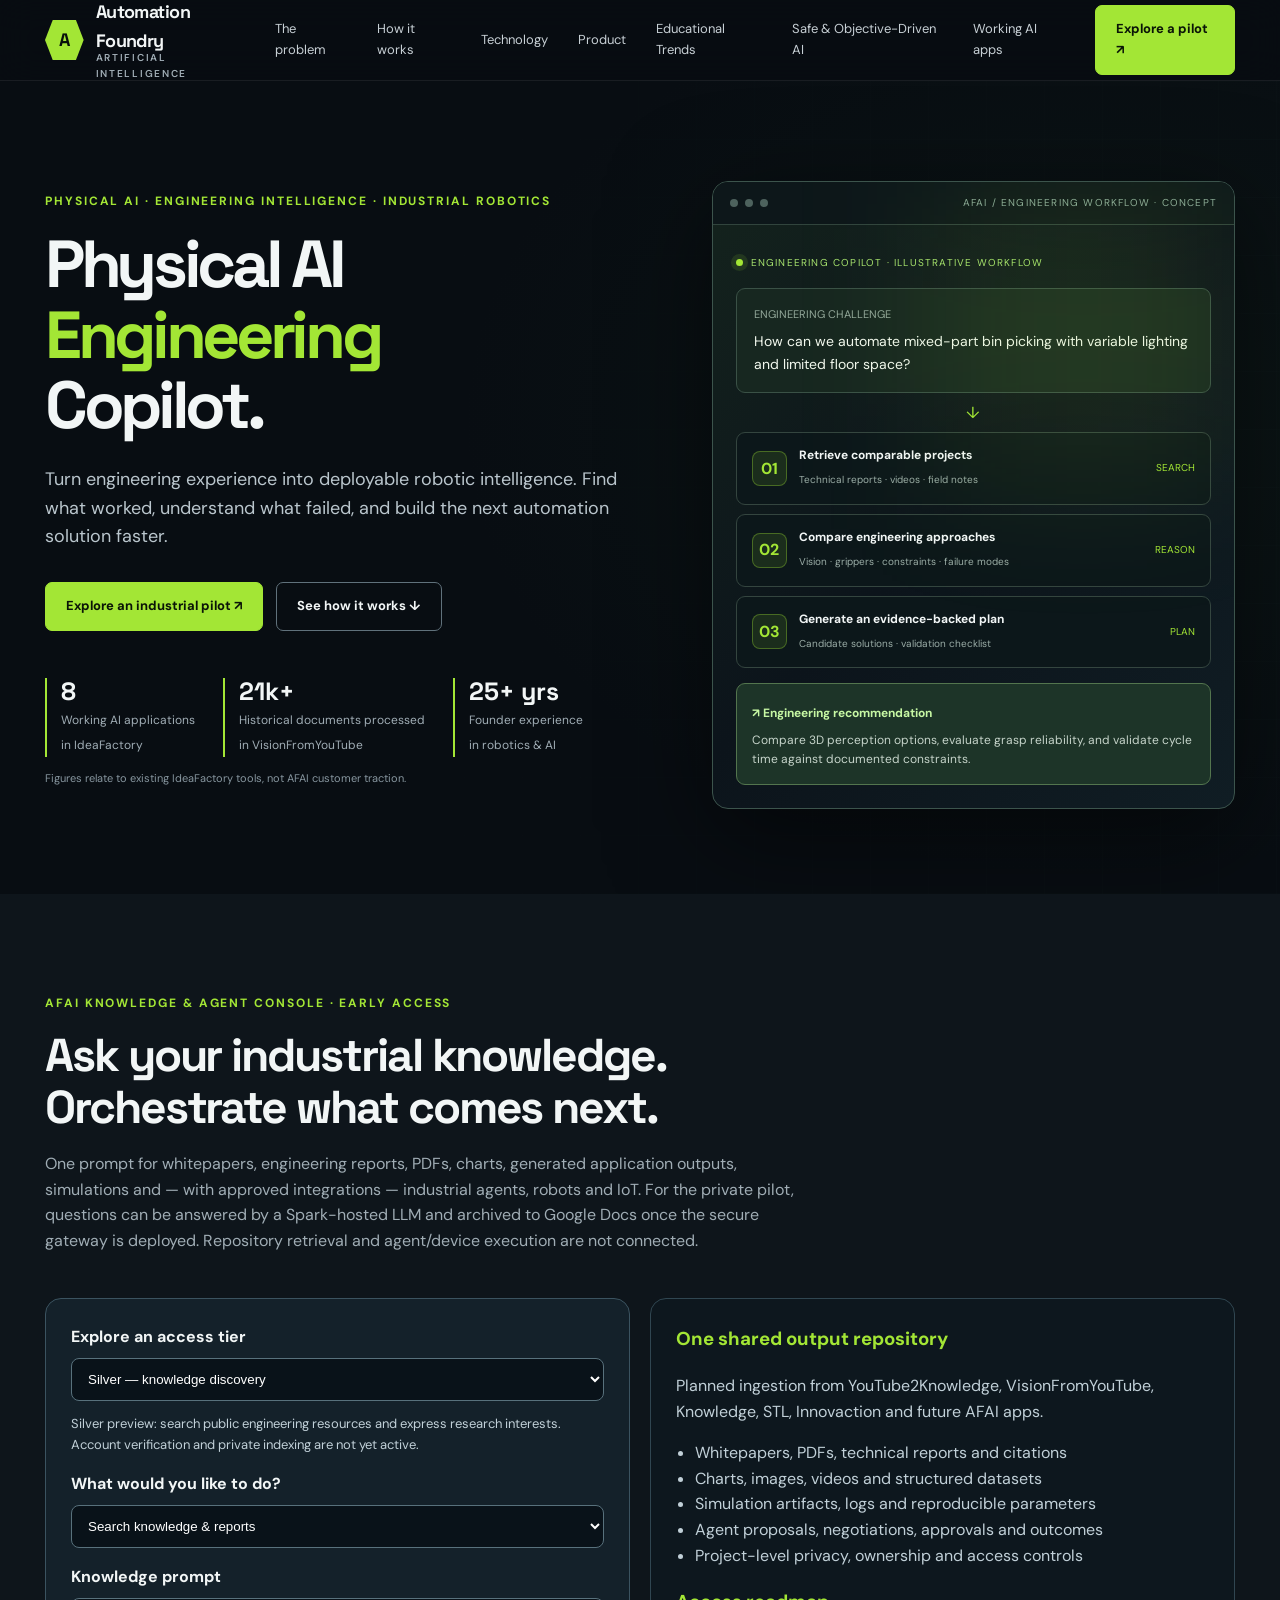
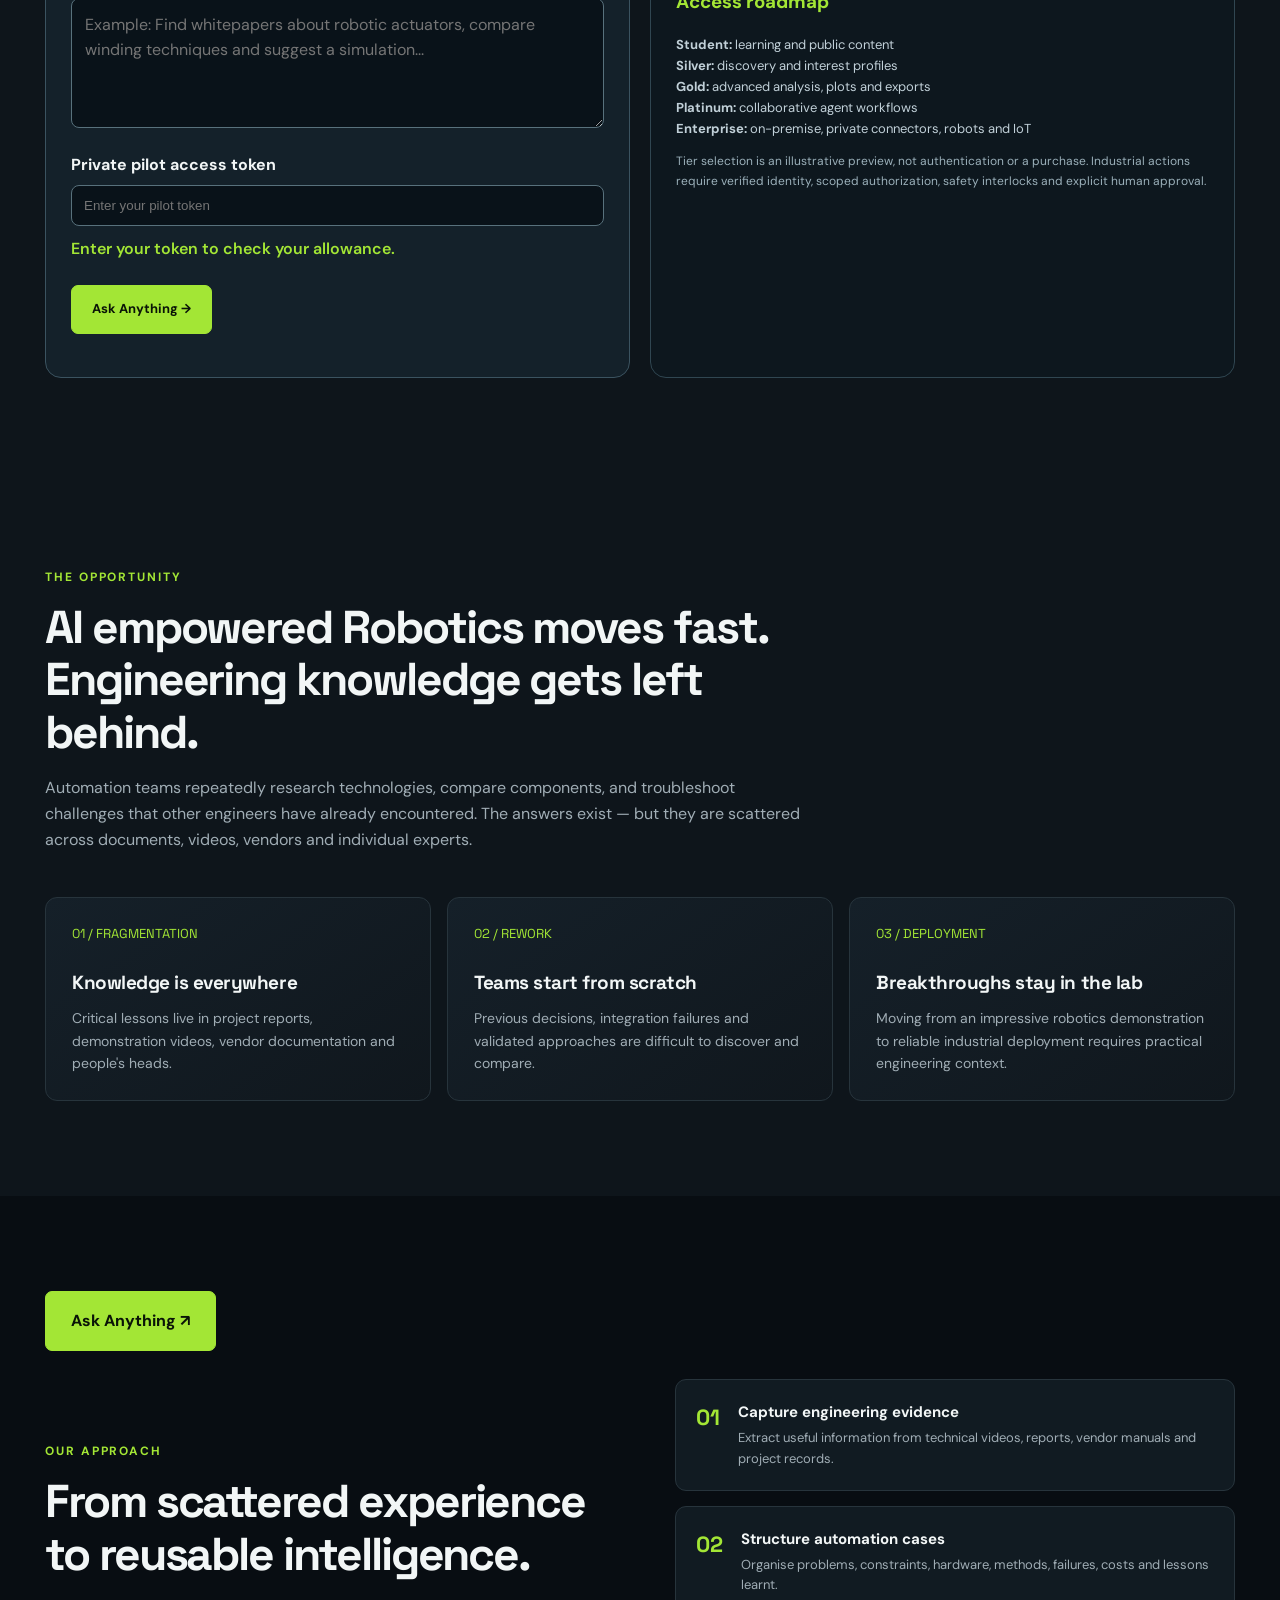
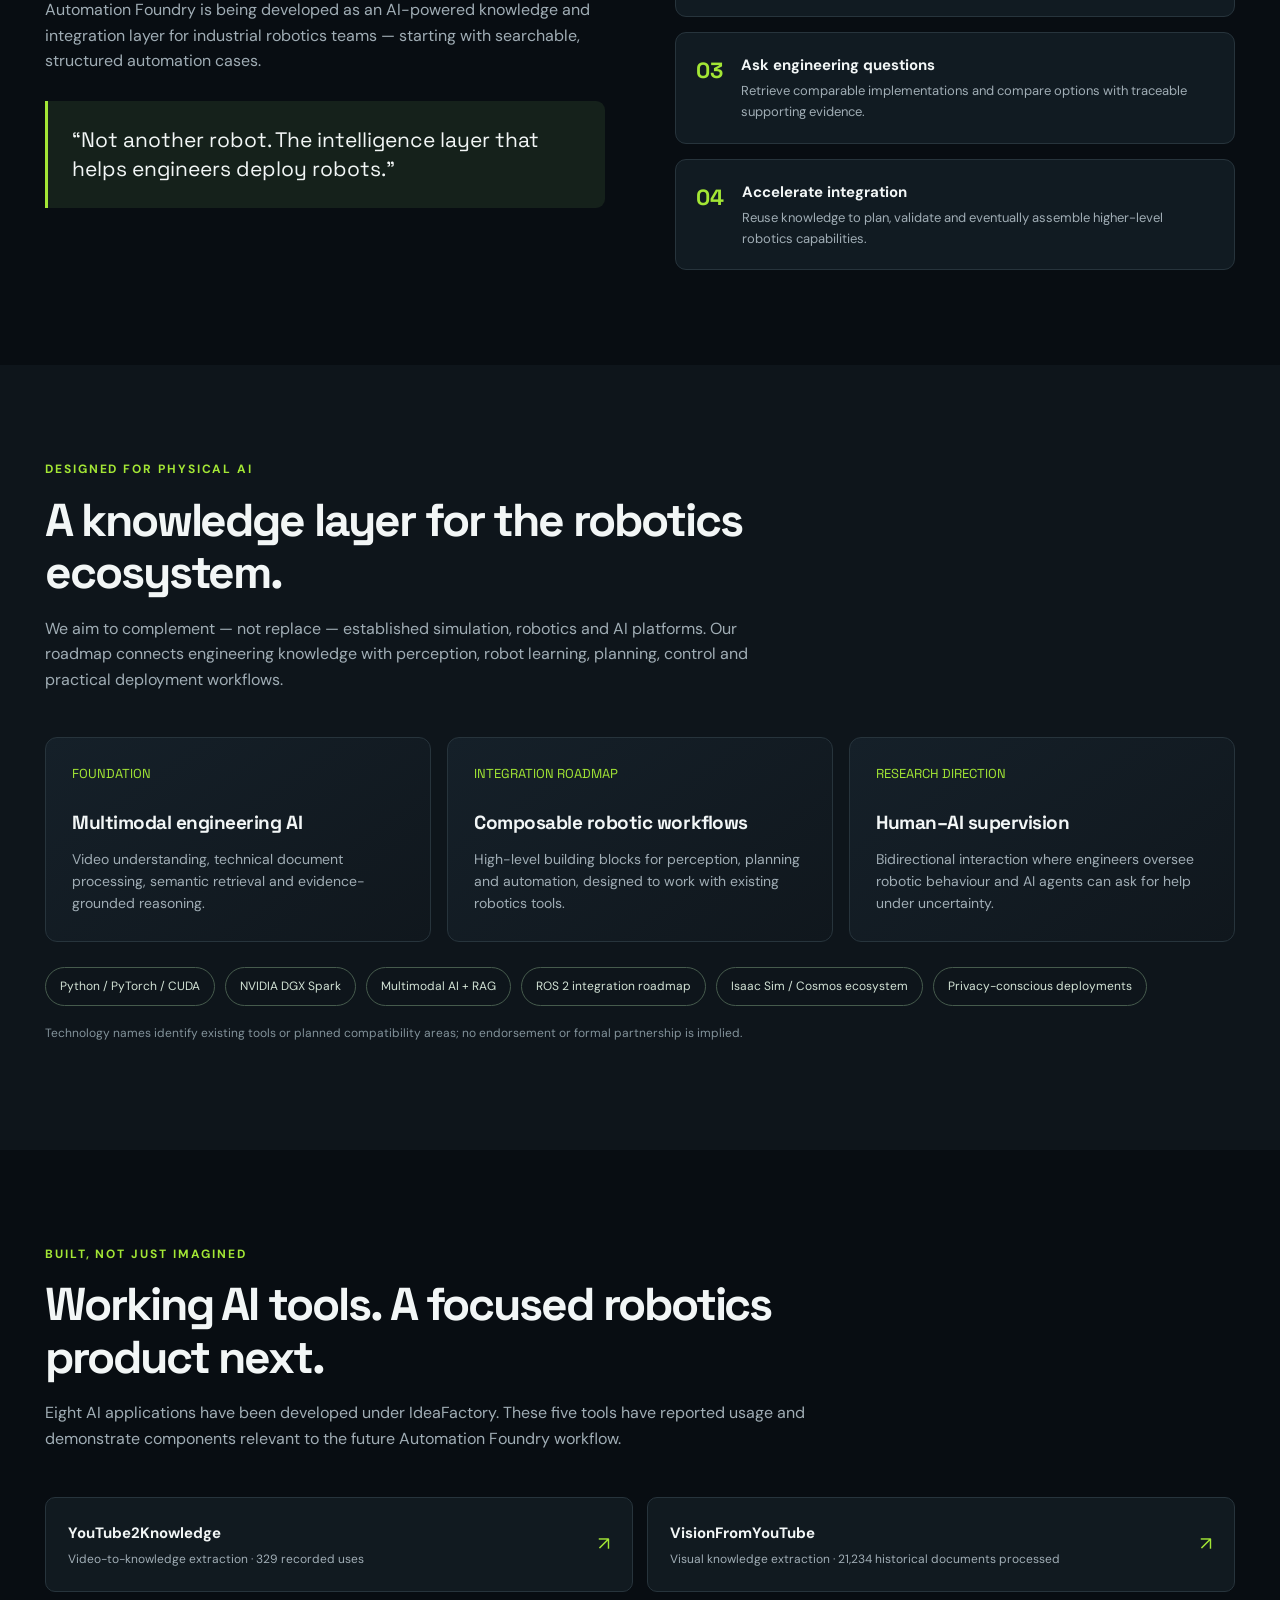
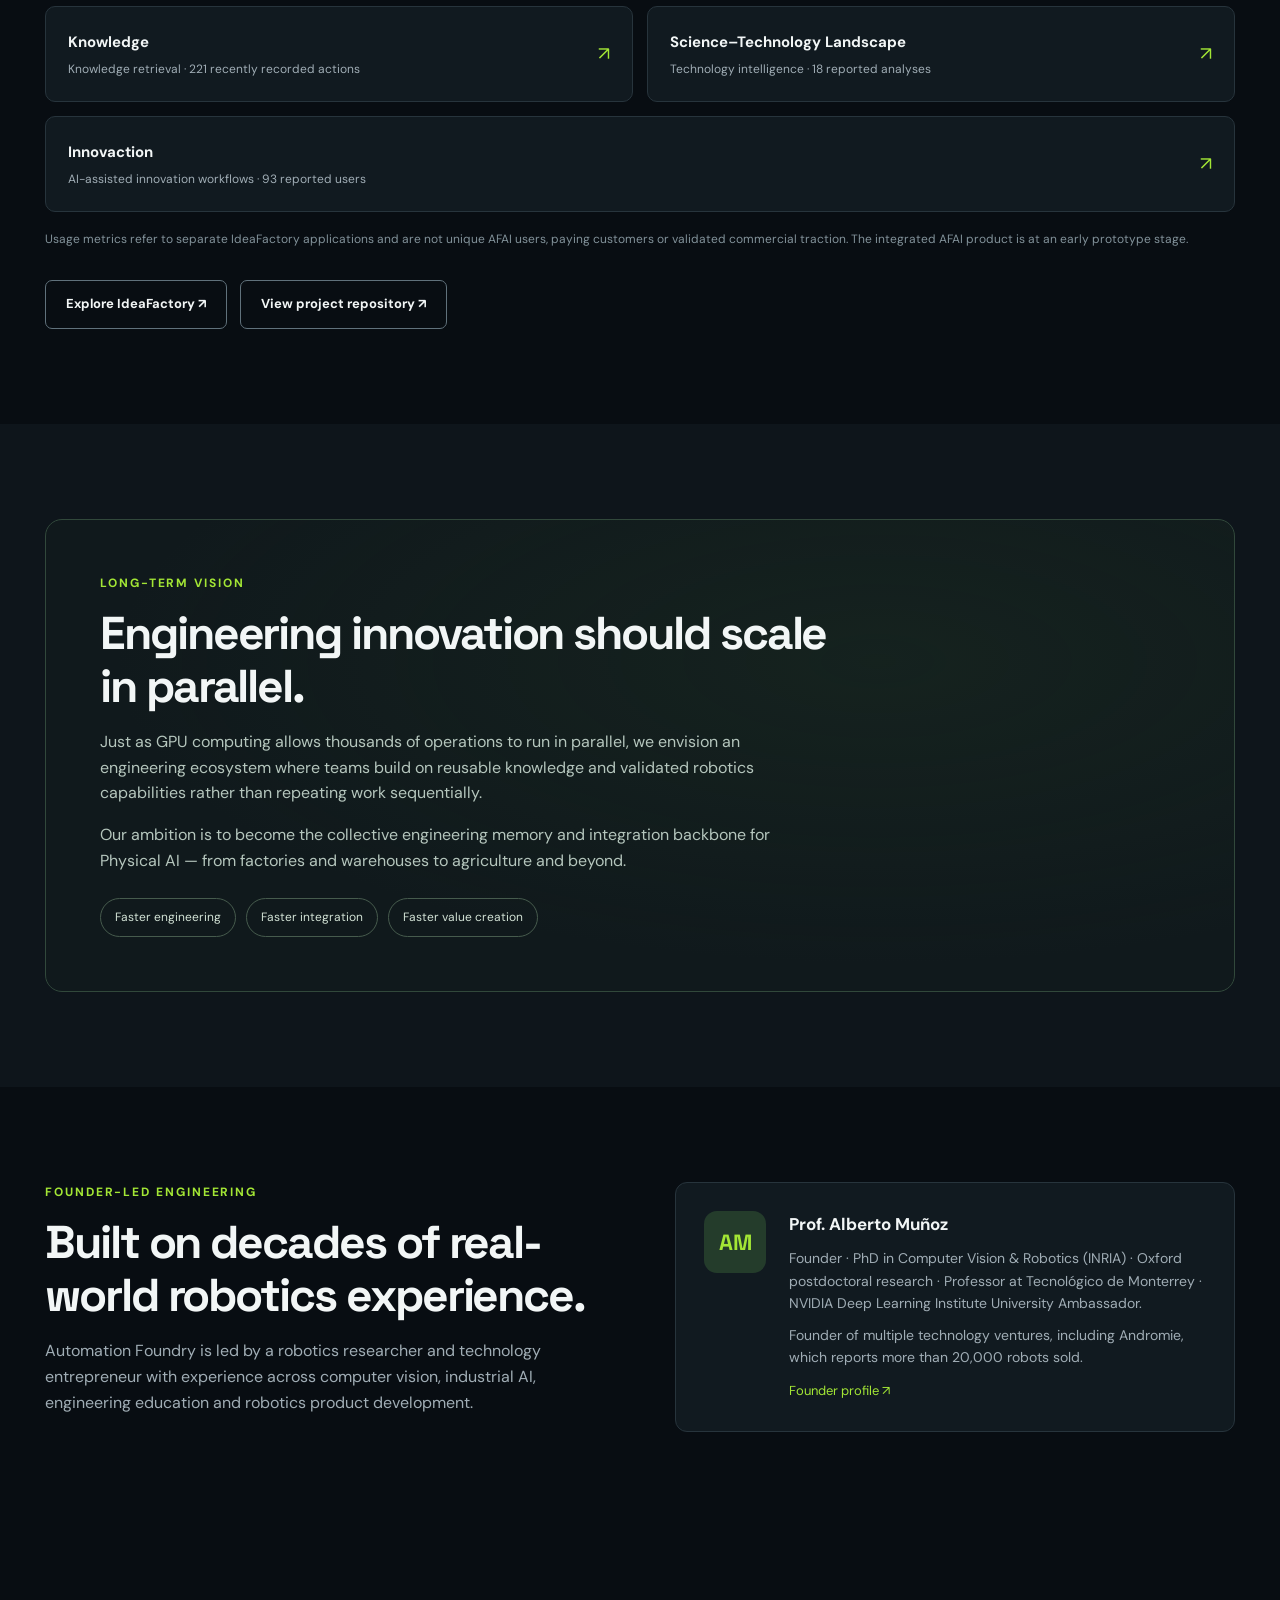
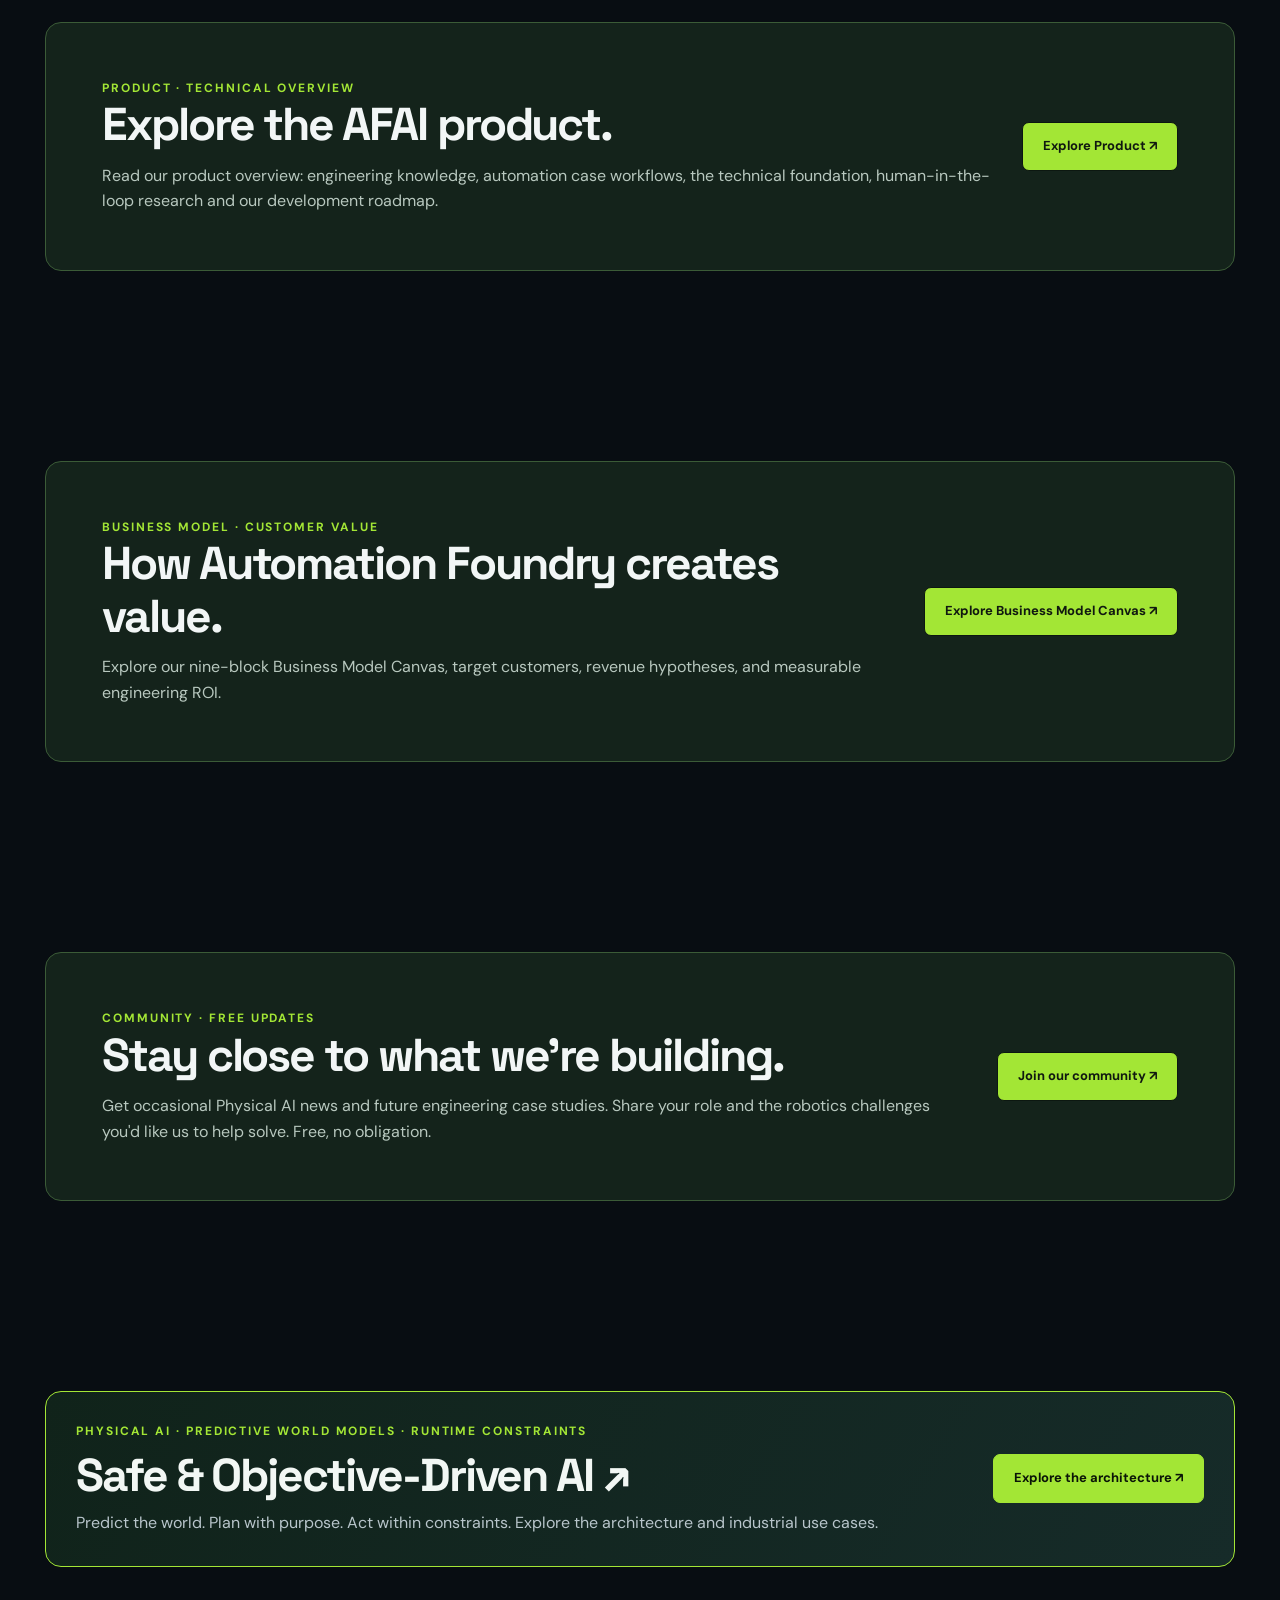
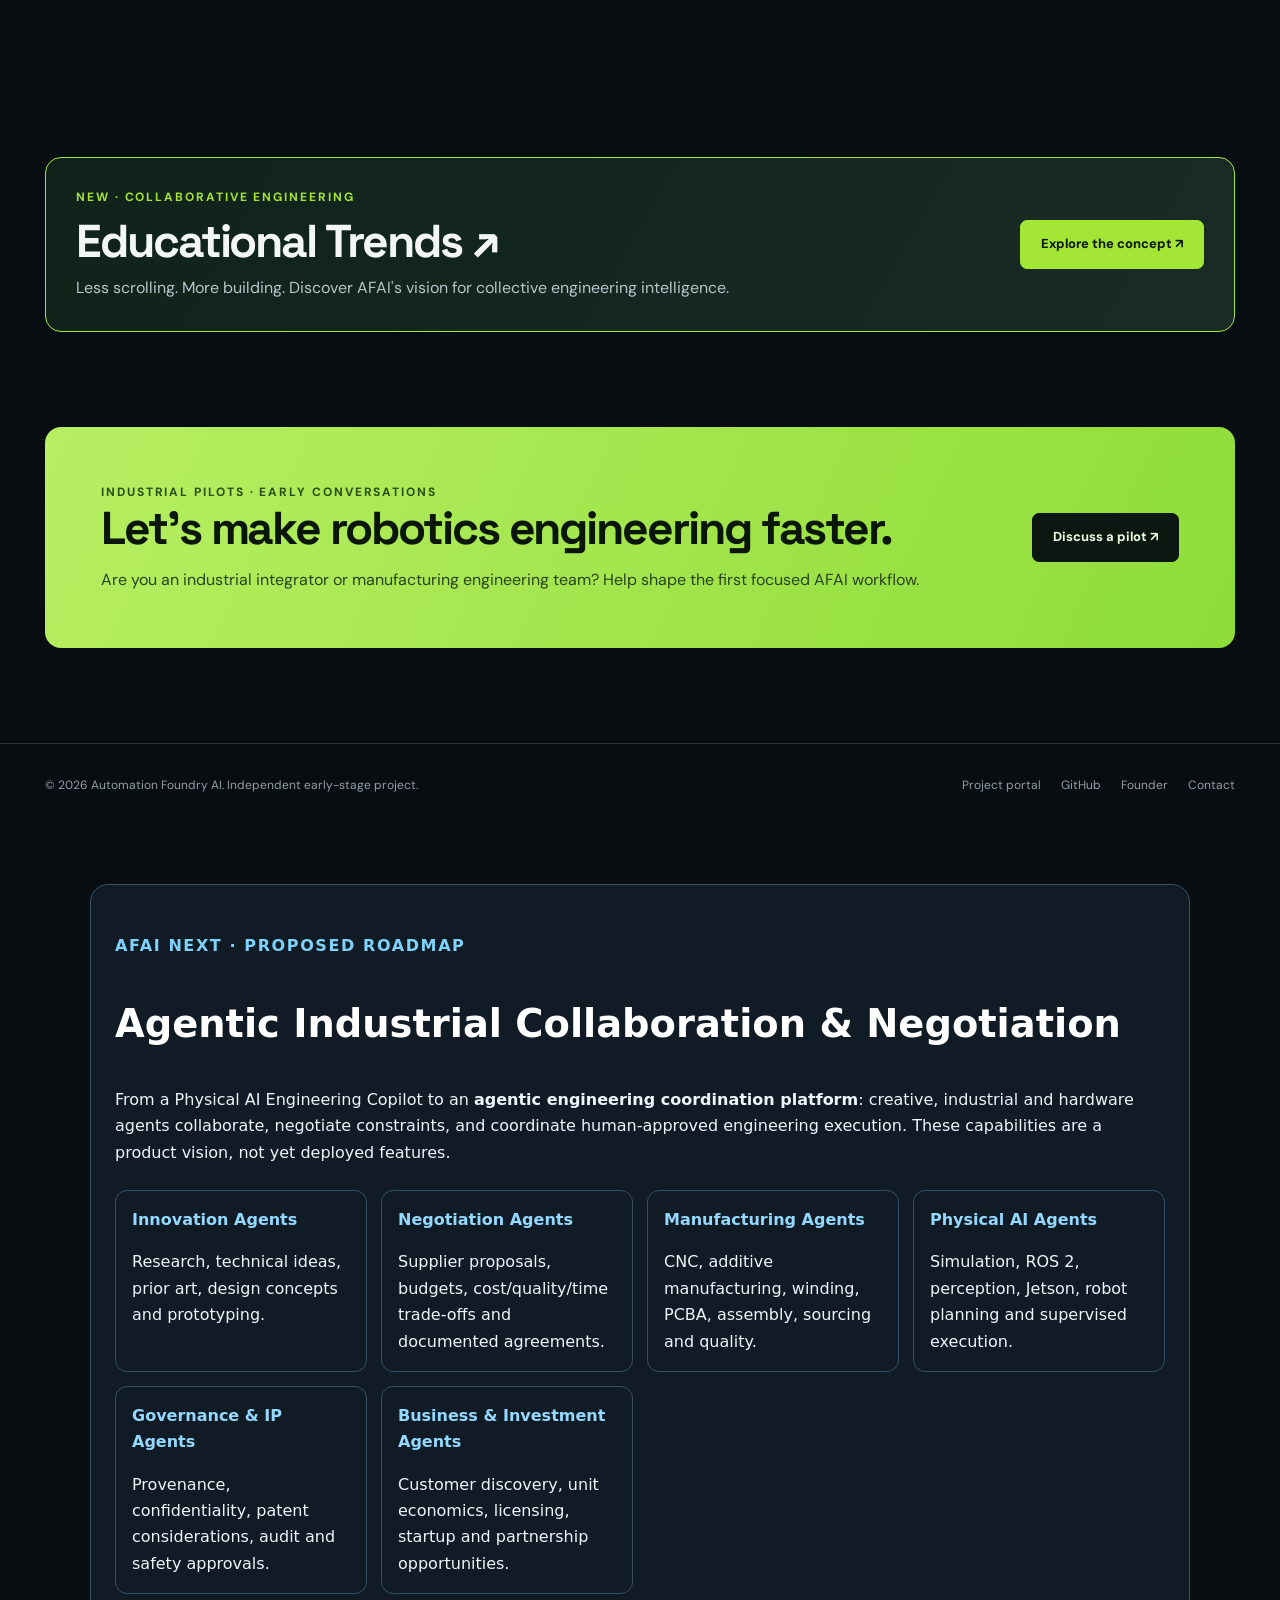
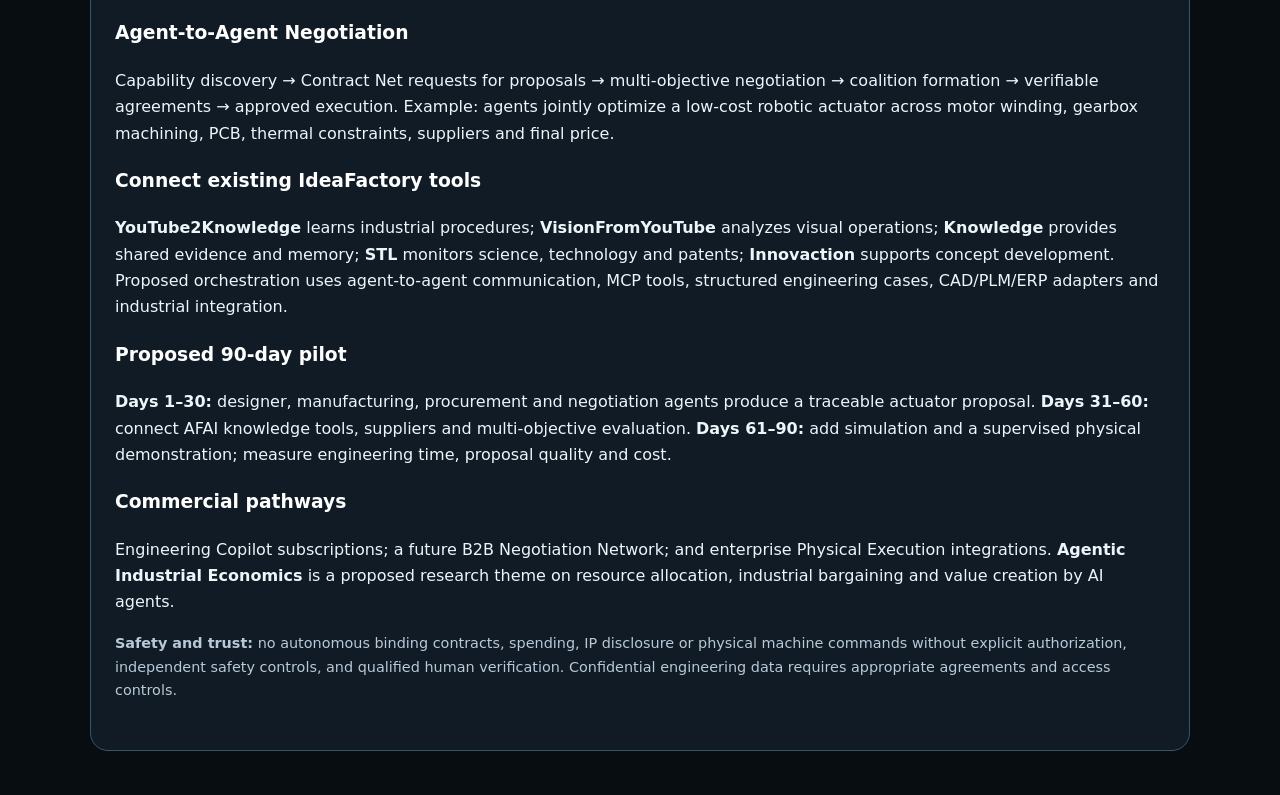
==== index.html @ efeacc97 "Fix unlimited tokens display for admin users" ====
<!doctype html>
<html lang="en">
<head>
<meta charset="utf-8"><meta name="viewport" content="width=device-width,initial-scale=1">
<meta name="theme-color" content="#080d12"><meta name="description" content="Automation Foundry AI — Physical AI Engineering Copilot. Transform engineering experience into reusable intelligence for industrial robotics. Proposed agentic collaboration, negotiation and industrial execution roadmap.">
<title>Automation Foundry AI — Physical AI Engineering Copilot</title>
<link rel="preconnect" href="https://fonts.googleapis.com"><link rel="preconnect" href="https://fonts.gstatic.com" crossorigin><link href="https://fonts.googleapis.com/css2?family=DM+Sans:wght@400;500;600;700&family=Space+Grotesk:wght@400;500;600;700&display=swap" rel="stylesheet">
<style>
:root{--bg:#080d12;--panel:#111920;--panel2:#15212a;--text:#f2f6f6;--muted:#a0adb5;--line:#27343c;--green:#a3e635;--green2:#76c82b;--max:1190px}*{box-sizing:border-box}html{scroll-behavior:smooth}body{margin:0;background:var(--bg);color:var(--text);font-family:'DM Sans',Arial,sans-serif;line-height:1.6}a{color:inherit;text-decoration:none}button{font:inherit}::selection{background:var(--green);color:#08100b}.container{width:min(calc(100% - 44px),var(--max));margin:auto}.eyebrow{color:var(--green);text-transform:uppercase;letter-spacing:.16em;font-size:12px;font-weight:700}.nav{height:80px;display:flex;align-items:center;justify-content:space-between;gap:18px}.navwrap{border-bottom:1px solid #ffffff12;position:sticky;top:0;background:#080d12eb;backdrop-filter:blur(18px);z-index:10}.brand{display:flex;align-items:center;gap:12px;font-family:'Space Grotesk';font-weight:700;font-size:18px;letter-spacing:-.03em}.logo{display:grid;place-items:center;width:40px;height:40px;background:var(--green);color:#08100b;clip-path:polygon(20% 0,80% 0,100% 50%,80% 100%,20% 100%,0 50%);font-weight:800;font-size:18px}.brand small{font-family:'DM Sans';display:block;color:var(--muted);font-size:10px;letter-spacing:.17em;font-weight:600;margin-top:-5px}.navlinks{display:flex;align-items:center;gap:30px;font-size:13px;color:#c7d0d5}.navlinks a:hover,.footer a:hover{color:var(--green)}.btn{display:inline-flex;align-items:center;justify-content:center;gap:10px;border:1px solid var(--green);background:var(--green);color:#0a1407;padding:13px 20px;border-radius:7px;font-weight:700;font-size:13px;transition:.2s;cursor:pointer}.btn:hover{background:#c3f875;transform:translateY(-1px)}.btn.ghost{background:transparent;color:var(--text);border-color:#60717b}.btn.ghost:hover{border-color:var(--green);color:var(--green)}.hero{position:relative;overflow:hidden;background:radial-gradient(ellipse 70% 80% at 85% 42%,#1d3d252e,transparent 70%);padding:100px 0 85px}.hero:before{content:'';position:absolute;inset:0;opacity:.18;background-image:linear-gradient(#3b544b33 1px,transparent 1px),linear-gradient(90deg,#3b544b33 1px,transparent 1px);background-size:58px 58px;mask-image:linear-gradient(90deg,transparent 12%,black 100%);pointer-events:none}.hero-grid{display:grid;grid-template-columns:1.08fr .92fr;align-items:center;gap:52px;position:relative}.hero h1{font-family:'Space Grotesk';font-size:clamp(47px,5.2vw,78px);letter-spacing:-.065em;line-height:1.06;margin:18px 0 24px;max-width:750px}.hero h1 em{color:var(--green);font-style:normal}.lead{font-size:18px;color:#bac6cd;max-width:620px}.actions{display:flex;gap:13px;flex-wrap:wrap;margin-top:31px}.proof{display:flex;gap:28px;flex-wrap:wrap;margin-top:47px}.proof div{border-left:2px solid var(--green);padding-left:14px}.proof strong{font-family:'Space Grotesk';font-size:25px;display:block;line-height:1.1}.proof span{font-size:12px;color:var(--muted)}.proof-note{font-size:11px;color:#87969f;margin-top:13px}.visual{border:1px solid #3c544c;background:linear-gradient(135deg,#14231d,#0c141b 50%,#101d24);border-radius:16px;box-shadow:0 25px 100px #0008;overflow:hidden;position:relative}.visual:before{content:'';position:absolute;width:300px;height:300px;background:#a3e63518;filter:blur(70px);top:0;right:0}.windowbar{padding:13px 17px;display:flex;align-items:center;gap:7px;border-bottom:1px solid #31443d;background:#0d171a}.dot{width:8px;height:8px;border-radius:50%;background:#4d625d}.windowbar span:last-child{margin-left:auto;color:#8caa9a;font-size:10px;letter-spacing:.12em}.vbody{padding:23px}.vtag{display:inline-flex;gap:8px;align-items:center;font-size:10px;letter-spacing:.12em;color:#a7e36e;text-transform:uppercase}.pulse{width:7px;height:7px;border-radius:50%;background:var(--green);box-shadow:0 0 0 5px #a3e6351c}.prompt{border:1px solid #3a5146;border-radius:9px;padding:17px;margin-top:14px;font-size:14px;background:#172720;color:#f2f8ee}.prompt small{display:block;color:#93a89a;font-size:11px;margin-bottom:7px}.arrowdown{height:39px;display:grid;place-items:center;color:var(--green)}.flowbox{background:#0c171a;border:1px solid #34453f;border-radius:9px;padding:13px 15px;display:flex;gap:12px;align-items:center;margin-bottom:9px}.flowicon{background:#a3e6351b;border:1px solid #a3e63555;color:var(--green);width:35px;height:35px;display:grid;place-items:center;border-radius:8px;font-weight:700}.flowbox strong{font-size:12px;display:block}.flowbox small{font-size:10px;color:#9bada7}.flowbox .status{margin-left:auto;font-size:10px;color:var(--green)}.result{background:#1d3428;border:1px solid #53754e;border-radius:9px;padding:15px;margin-top:15px}.result strong{font-size:12px;color:#c7f8a4}.result p{font-size:12px;margin:6px 0 0;color:#c6d4ca}.section{padding:95px 0}.section.alt{background:#0e151b}.sectionhead{max-width:760px;margin-bottom:45px}.section h2{font-family:'Space Grotesk';font-size:clamp(32px,3.6vw,49px);line-height:1.14;letter-spacing:-.045em;margin:14px 0 17px}.sectionhead p,.section-intro{color:var(--muted);font-size:16px}.cards{display:grid;grid-template-columns:repeat(3,1fr);gap:16px}.card{border:1px solid var(--line);border-radius:12px;padding:26px;background:linear-gradient(145deg,#152029,#10171d);transition:.2s}.card:hover{border-color:#68884c;transform:translateY(-3px)}.number{font-family:'Space Grotesk';font-size:13px;color:var(--green)}.card h3{font-family:'Space Grotesk';font-size:19px;letter-spacing:-.025em;margin:23px 0 9px}.card p{font-size:14px;color:var(--muted);margin:0}.split{display:grid;grid-template-columns:1fr 1fr;gap:70px;align-items:center}.steps{display:grid;gap:15px}.step{display:flex;gap:18px;padding:20px;border:1px solid var(--line);border-radius:11px;background:#111b22}.step b{font-family:'Space Grotesk';color:var(--green);font-size:22px}.step strong{display:block;font-size:15px;margin-bottom:4px}.step p{color:var(--muted);font-size:13px;margin:0}.quote{padding:24px;border-left:3px solid var(--green);background:#15211b;border-radius:0 9px 9px 0;font-family:'Space Grotesk';font-size:21px;line-height:1.4;margin-top:27px}.apps{display:grid;grid-template-columns:repeat(2,1fr);gap:14px}.app{display:flex;justify-content:space-between;gap:20px;padding:22px;border:1px solid var(--line);border-radius:10px;background:#111a20;align-items:center}.app:hover{border-color:var(--green)}.app strong{font-size:15px}.app p{font-size:12px;color:var(--muted);margin:5px 0 0}.app .link{color:var(--green);font-size:19px}.app:nth-child(5){grid-column:1/-1}.footnote{color:#82929a;font-size:12px;margin-top:18px}.vision{background:radial-gradient(ellipse at 70% 30%,#253f263d,transparent 65%),#10191c;border:1px solid #31483b;border-radius:17px;padding:54px}.vision h2{max-width:750px}.vision p{max-width:720px;color:#b5c6bd}.chips{display:flex;flex-wrap:wrap;gap:10px;margin-top:25px}.chip{padding:9px 14px;border:1px solid #465b4d;border-radius:50px;color:#d2e2d5;font-size:12px}.founder{display:flex;align-items:flex-start;gap:23px;border:1px solid var(--line);background:#111a20;padding:28px;border-radius:12px}.avatar{width:62px;height:62px;flex-shrink:0;border-radius:13px;background:#243c2b;color:var(--green);display:grid;place-items:center;font-family:'Space Grotesk';font-weight:700;font-size:22px}.founder strong{font-size:17px}.founder p{font-size:14px;color:var(--muted);margin:9px 0}.cta{background:linear-gradient(115deg,#b7ef62,#8edc38);color:#0b160a;border-radius:16px;padding:56px;display:flex;justify-content:space-between;gap:28px;align-items:center}.cta h2{color:#0b160a;margin:0 0 12px}.cta p{color:#2a421d;margin:0}.cta .btn{background:#0c1711;color:#e9ffe2;border-color:#0c1711;white-space:nowrap}.footer{padding:32px 0 45px;border-top:1px solid var(--line);color:#91a0a7;font-size:12px}.footer .container{display:flex;justify-content:space-between;gap:20px;flex-wrap:wrap}.footerlinks{display:flex;gap:20px;flex-wrap:wrap}.menu{display:none;background:transparent;color:white;border:1px solid var(--line);padding:7px 11px;border-radius:6px}@media(max-width:900px){.hero-grid,.split{grid-template-columns:1fr}.hero{padding:65px 0}.visual{max-width:650px}.cards{grid-template-columns:1fr 1fr}.navlinks{gap:15px}.navlinks a:nth-child(2),.navlinks a:nth-child(3){display:none}}@media(max-width:600px){.container{width:min(calc(100% - 30px),var(--max))}.nav{height:70px}.navlinks{display:none}.menu{display:block}.navlinks.open{display:flex;position:absolute;top:69px;left:0;right:0;padding:20px;background:#101920;flex-direction:column;align-items:stretch;border-bottom:1px solid var(--line)}.navlinks.open a:nth-child(2),.navlinks.open a:nth-child(3){display:block}.hero h1{font-size:45px}.lead{font-size:16px}.section{padding:65px 0}.cards,.apps{grid-template-columns:1fr}.app:nth-child(5){grid-column:auto}.vision{padding:27px}.cta{padding:30px;display:block}.cta .btn{margin-top:23px}.proof{gap:17px}.proof strong{font-size:21px}}
</style>
</head>
<body>
<div class="navwrap"><nav class="container nav" aria-label="Main navigation"><a class="brand" href="#top"><span class="logo">A</span><span>Automation Foundry <small>ARTIFICIAL INTELLIGENCE</small></span></a><button class="menu" id="menu" aria-label="Toggle menu" aria-expanded="false">Menu ☰</button><div class="navlinks" id="navlinks"><a href="#problem">The problem</a><a href="#how">How it works</a><a href="#technology">Technology</a><a href="./product.html">Product</a><a href="./educational-trends.html">Educational Trends</a><a href="./objective-driven-ai.html">Safe &amp; Objective-Driven AI</a><a href="#applications">Working AI apps</a><a class="btn" href="mailto:luisalbertomunozubando@gmail.com?subject=Automation%20Foundry%20AI%20Pilot%20Enquiry">Explore a pilot ↗</a></div></nav></div>
<main id="top"><section class="hero"><div class="container hero-grid"><div><div class="eyebrow">Physical AI · Engineering intelligence · Industrial robotics</div><h1>Physical AI<br><em>Engineering</em><br>Copilot.</h1><p class="lead">Turn engineering experience into deployable robotic intelligence. Find what worked, understand what failed, and build the next automation solution faster.</p><div class="actions"><a class="btn" href="mailto:luisalbertomunozubando@gmail.com?subject=Automation%20Foundry%20AI%20Pilot%20Enquiry">Explore an industrial pilot ↗</a><a class="btn ghost" href="#how">See how it works ↓</a></div><div class="proof"><div><strong>8</strong><span>Working AI applications<br>in IdeaFactory</span></div><div><strong>21k+</strong><span>Historical documents processed<br>in VisionFromYouTube</span></div><div><strong>25+ yrs</strong><span>Founder experience<br>in robotics &amp; AI</span></div></div><p class="proof-note">Figures relate to existing IdeaFactory tools, not AFAI customer traction.</p></div><div class="visual" aria-label="Illustrative future workflow of Automation Foundry"><div class="windowbar"><i class="dot"></i><i class="dot"></i><i class="dot"></i><span>AFAI / ENGINEERING WORKFLOW · CONCEPT</span></div><div class="vbody"><div class="vtag"><i class="pulse"></i>Engineering copilot · illustrative workflow</div><div class="prompt"><small>ENGINEERING CHALLENGE</small>How can we automate mixed-part bin picking with variable lighting and limited floor space?</div><div class="arrowdown">↓</div><div class="flowbox"><div class="flowicon">01</div><div><strong>Retrieve comparable projects</strong><small>Technical reports · videos · field notes</small></div><span class="status">SEARCH</span></div><div class="flowbox"><div class="flowicon">02</div><div><strong>Compare engineering approaches</strong><small>Vision · grippers · constraints · failure modes</small></div><span class="status">REASON</span></div><div class="flowbox"><div class="flowicon">03</div><div><strong>Generate an evidence-backed plan</strong><small>Candidate solutions · validation checklist</small></div><span class="status">PLAN</span></div><div class="result"><strong>↗ Engineering recommendation</strong><p>Compare 3D perception options, evaluate grasp reliability, and validate cycle time against documented constraints.</p></div></div></div></div></section>
<section id="knowledge-console" class="section alt" aria-labelledby="console-title"><div class="container"><div class="sectionhead"><span class="eyebrow">AFAI KNOWLEDGE & AGENT CONSOLE · EARLY ACCESS</span><h2 id="console-title">Ask your industrial knowledge. Orchestrate what comes next.</h2><p>One prompt for whitepapers, engineering reports, PDFs, charts, generated application outputs, simulations and — with approved integrations — industrial agents, robots and IoT. For the private pilot, questions can be answered by a Spark-hosted LLM and archived to Google Docs once the secure gateway is deployed. Repository retrieval and agent/device execution are not connected.</p></div><div style="display:grid;grid-template-columns:repeat(auto-fit,minmax(280px,1fr));gap:20px"><div style="background:#14212a;border:1px solid #3b5360;border-radius:16px;padding:25px"><label for="afai-tier" style="display:block;margin-bottom:8px;font-weight:700">Explore an access tier</label><select id="afai-tier" style="width:100%;padding:12px;background:#091219;color:white;border:1px solid #58717c;border-radius:8px"><option value="student">Student — educational resources</option><option value="silver" selected>Silver — knowledge discovery</option><option value="gold">Gold — analysis & visualization</option><option value="platinum">Platinum — collaborative agents</option><option value="enterprise">Enterprise — on-premise & industrial IoT</option></select><p id="afai-tier-info" style="color:#c1d0d8;font-size:13px" aria-live="polite">Silver preview: search public engineering resources and express research interests. Account verification and private indexing are not yet active.</p><label for="afai-intent" style="display:block;margin:16px 0 8px;font-weight:700">What would you like to do?</label><select id="afai-intent" style="width:100%;padding:12px;background:#091219;color:white;border:1px solid #58717c;border-radius:8px"><option value="search">Search knowledge & reports</option><option value="analyze">Request analysis / visualization</option><option value="simulate">Request simulation</option><option value="agents">Plan agent collaboration</option><option value="iot">Plan robot / IoT instruction</option></select><label for="afai-query" style="display:block;margin:16px 0 8px;font-weight:700">Knowledge prompt</label><textarea id="afai-query" rows="4" maxlength="2000" placeholder="Example: Find whitepapers about robotic actuators, compare winding techniques and suggest a simulation..." style="width:100%;padding:13px;background:#091219;color:white;border:1px solid #58717c;border-radius:8px;font:inherit;resize:vertical"></textarea><button type="button" id="afai-submit" class="btn" style="margin-top:13px">Explore request →</button><div id="afai-response" role="status" aria-live="polite" style="margin-top:18px;color:#d8e6ed;font-size:14px"></div></div><div style="border:1px solid #304651;border-radius:16px;padding:25px;background:#0d171e"><h3 style="margin-top:0;color:#a3e635">One shared output repository</h3><p style="color:#c1d0d8">Planned ingestion from YouTube2Knowledge, VisionFromYouTube, Knowledge, STL, Innovaction and future AFAI apps.</p><ul style="padding-left:19px;color:#c1d0d8"><li>Whitepapers, PDFs, technical reports and citations</li><li>Charts, images, videos and structured datasets</li><li>Simulation artifacts, logs and reproducible parameters</li><li>Agent proposals, negotiations, approvals and outcomes</li><li>Project-level privacy, ownership and access controls</li></ul><h3 style="color:#a3e635">Access roadmap</h3><p style="font-size:13px;color:#c1d0d8"><strong>Student:</strong> learning and public content<br><strong>Silver:</strong> discovery and interest profiles<br><strong>Gold:</strong> advanced analysis, plots and exports<br><strong>Platinum:</strong> collaborative agent workflows<br><strong>Enterprise:</strong> on-premise, private connectors, robots and IoT</p><p style="font-size:12px;color:#9bb0ba">Tier selection is an illustrative preview, not authentication or a purchase. Industrial actions require verified identity, scoped authorization, safety interlocks and explicit human approval.</p></div></div></div></section>

<section class="section alt" id="problem"><div class="container"><div class="sectionhead"><div class="eyebrow">The opportunity</div><h2>AI empowered Robotics moves fast.<br>Engineering knowledge gets left behind.</h2><p>Automation teams repeatedly research technologies, compare components, and troubleshoot challenges that other engineers have already encountered. The answers exist — but they are scattered across documents, videos, vendors and individual experts.</p></div><div class="cards"><article class="card"><div class="number">01 / FRAGMENTATION</div><h3>Knowledge is everywhere</h3><p>Critical lessons live in project reports, demonstration videos, vendor documentation and people's heads.</p></article><article class="card"><div class="number">02 / REWORK</div><h3>Teams start from scratch</h3><p>Previous decisions, integration failures and validated approaches are difficult to discover and compare.</p></article><article class="card"><div class="number">03 / DEPLOYMENT</div><h3>Breakthroughs stay in the lab</h3><p>Moving from an impressive robotics demonstration to reliable industrial deployment requires practical engineering context.</p></article></div></div></section>
<section class="section" id="how"><div class="container" style="margin-bottom:28px"><a class="btn" href="#knowledge-console" style="font-size:16px;padding:16px 25px" aria-label="Ask Anything: open the AFAI prompt">Ask Anything ↗</a></div><div class="container split"><div><div class="eyebrow">Our approach</div><h2>From scattered experience to reusable intelligence.</h2><p class="section-intro">Automation Foundry is being developed as an AI-powered knowledge and integration layer for industrial robotics teams — starting with searchable, structured automation cases.</p><div class="quote">“Not another robot. The intelligence layer that helps engineers deploy robots.”</div></div><div class="steps"><div class="step"><b>01</b><div><strong>Capture engineering evidence</strong><p>Extract useful information from technical videos, reports, vendor manuals and project records.</p></div></div><div class="step"><b>02</b><div><strong>Structure automation cases</strong><p>Organise problems, constraints, hardware, methods, failures, costs and lessons learnt.</p></div></div><div class="step"><b>03</b><div><strong>Ask engineering questions</strong><p>Retrieve comparable implementations and compare options with traceable supporting evidence.</p></div></div><div class="step"><b>04</b><div><strong>Accelerate integration</strong><p>Reuse knowledge to plan, validate and eventually assemble higher-level robotics capabilities.</p></div></div></div></div></section>
<section class="section alt" id="technology"><div class="container"><div class="sectionhead"><div class="eyebrow">Designed for Physical AI</div><h2>A knowledge layer for the robotics ecosystem.</h2><p>We aim to complement — not replace — established simulation, robotics and AI platforms. Our roadmap connects engineering knowledge with perception, robot learning, planning, control and practical deployment workflows.</p></div><div class="cards"><article class="card"><div class="number">FOUNDATION</div><h3>Multimodal engineering AI</h3><p>Video understanding, technical document processing, semantic retrieval and evidence-grounded reasoning.</p></article><article class="card"><div class="number">INTEGRATION ROADMAP</div><h3>Composable robotic workflows</h3><p>High-level building blocks for perception, planning and automation, designed to work with existing robotics tools.</p></article><article class="card"><div class="number">RESEARCH DIRECTION</div><h3>Human–AI supervision</h3><p>Bidirectional interaction where engineers oversee robotic behaviour and AI agents can ask for help under uncertainty.</p></article></div><div class="chips"><span class="chip">Python / PyTorch / CUDA</span><span class="chip">NVIDIA DGX Spark</span><span class="chip">Multimodal AI + RAG</span><span class="chip">ROS 2 integration roadmap</span><span class="chip">Isaac Sim / Cosmos ecosystem</span><span class="chip">Privacy-conscious deployments</span></div><p class="footnote">Technology names identify existing tools or planned compatibility areas; no endorsement or formal partnership is implied.</p></div></section>
<section class="section" id="applications"><div class="container"><div class="sectionhead"><div class="eyebrow">Built, not just imagined</div><h2>Working AI tools. A focused robotics product next.</h2><p>Eight AI applications have been developed under IdeaFactory. These five tools have reported usage and demonstrate components relevant to the future Automation Foundry workflow.</p></div><div class="apps"><a class="app" href="https://youtube2knowledge.albertomunoz.ai" target="_blank" rel="noopener"><div><strong>YouTube2Knowledge</strong><p>Video-to-knowledge extraction · 329 recorded uses</p></div><span class="link">↗</span></a><a class="app" href="https://visionfromyoutube.albertomunoz.ai" target="_blank" rel="noopener"><div><strong>VisionFromYouTube</strong><p>Visual knowledge extraction · 21,234 historical documents processed</p></div><span class="link">↗</span></a><a class="app" href="https://knowledge.albertomunoz.ai" target="_blank" rel="noopener"><div><strong>Knowledge</strong><p>Knowledge retrieval · 221 recently recorded actions</p></div><span class="link">↗</span></a><a class="app" href="https://stl.albertomunoz.ai" target="_blank" rel="noopener"><div><strong>Science–Technology Landscape</strong><p>Technology intelligence · 18 reported analyses</p></div><span class="link">↗</span></a><a class="app" href="https://innovaction.albertomunoz.ai" target="_blank" rel="noopener"><div><strong>Innovaction</strong><p>AI-assisted innovation workflows · 93 reported users</p></div><span class="link">↗</span></a></div><p class="footnote">Usage metrics refer to separate IdeaFactory applications and are not unique AFAI users, paying customers or validated commercial traction. The integrated AFAI product is at an early prototype stage.</p><div class="actions"><a class="btn ghost" href="https://luisalbertomunozubando.github.io/IdeaFactory/" target="_blank" rel="noopener">Explore IdeaFactory ↗</a><a class="btn ghost" href="https://github.com/LuisAlbertoMunozUbando/AFAI" target="_blank" rel="noopener">View project repository ↗</a></div></div></section>
<section class="section alt"><div class="container"><div class="vision"><div class="eyebrow">Long-term vision</div><h2>Engineering innovation should scale in parallel.</h2><p>Just as GPU computing allows thousands of operations to run in parallel, we envision an engineering ecosystem where teams build on reusable knowledge and validated robotics capabilities rather than repeating work sequentially.</p><p>Our ambition is to become the collective engineering memory and integration backbone for Physical AI — from factories and warehouses to agriculture and beyond.</p><div class="chips"><span class="chip">Faster engineering</span><span class="chip">Faster integration</span><span class="chip">Faster value creation</span></div></div></div></section>
<section class="section"><div class="container split"><div><div class="eyebrow">Founder-led engineering</div><h2>Built on decades of real-world robotics experience.</h2><p class="section-intro">Automation Foundry is led by a robotics researcher and technology entrepreneur with experience across computer vision, industrial AI, engineering education and robotics product development.</p></div><div class="founder"><div class="avatar">AM</div><div><strong>Prof. Alberto Muñoz</strong><p>Founder · PhD in Computer Vision &amp; Robotics (INRIA) · Oxford postdoctoral research · Professor at Tecnológico de Monterrey · NVIDIA Deep Learning Institute University Ambassador.</p><p>Founder of multiple technology ventures, including Andromie, which reports more than 20,000 robots sold.</p><a style="color:var(--green);font-size:13px" href="https://cv.albertomunoz.ai" target="_blank" rel="noopener">Founder profile ↗</a></div></div></div></section>
<section class="section" id="product"><div class="container"><div class="cta" style="background:#14231b;border:1px solid #3b5b37;color:#f2f6f6"><div><div class="eyebrow" style="color:#a3e635">Product · Technical overview</div><h2 style="color:#f2f6f6">Explore the AFAI product.</h2><p style="color:#b8c8bf">Read our product overview: engineering knowledge, automation case workflows, the technical foundation, human-in-the-loop research and our development roadmap.</p></div><a class="btn" style="background:#a3e635;color:#101810" href="./product.html">Explore Product ↗</a></div></div></section>
<section class="section" id="business-model"><div class="container"><div class="cta" style="background:#14231b;border:1px solid #3b5b37;color:#f2f6f6"><div><div class="eyebrow" style="color:#a3e635">Business model · Customer value</div><h2 style="color:#f2f6f6">How Automation Foundry creates value.</h2><p style="color:#b8c8bf">Explore our nine-block Business Model Canvas, target customers, revenue hypotheses, and measurable engineering ROI.</p></div><a class="btn" style="background:#a3e635;color:#101810" href="./business-model.html">Explore Business Model Canvas ↗</a></div></div></section>
<section class="section" id="community"><div class="container"><div class="cta" style="background:#14231b;border:1px solid #3b5b37;color:#f2f6f6"><div><div class="eyebrow" style="color:#a3e635">Community · Free updates</div><h2 style="color:#f2f6f6">Stay close to what we're building.</h2><p style="color:#b8c8bf">Get occasional Physical AI news and future engineering case studies. Share your role and the robotics challenges you'd like us to help solve. Free, no obligation.</p></div><a class="btn" style="background:#a3e635;color:#101810" href="./community.html">Join our community ↗</a></div></div></section>
<section class="section" id="safe-objective-driven-ai"><div class="container"><a href="./objective-driven-ai.html" style="display:flex;align-items:center;justify-content:space-between;gap:25px;flex-wrap:wrap;padding:30px;border:1px solid #a3e635;border-radius:16px;background:linear-gradient(120deg,#10231a,#162b29);text-decoration:none"><div><div class="eyebrow">Physical AI · Predictive world models · Runtime constraints</div><h2 style="margin:8px 0;color:#f2f7f4">Safe &amp; Objective-Driven AI ↗</h2><p style="margin:0;color:#b8c5cb">Predict the world. Plan with purpose. Act within constraints. Explore the architecture and industrial use cases.</p></div><span class="btn">Explore the architecture ↗</span></a></div></section><section class="section" id="educational-trends"><div class="container"><a href="./educational-trends.html" style="display:flex;align-items:center;justify-content:space-between;gap:25px;flex-wrap:wrap;padding:30px;border:1px solid #a3e635;border-radius:16px;background:linear-gradient(120deg,#10231a,#182b25);text-decoration:none"><div><div class="eyebrow">New · Collaborative engineering</div><h2 style="margin:8px 0;color:#f2f7f4">Educational Trends ↗</h2><p style="margin:0;color:#b8c5cb">Less scrolling. More building. Discover AFAI's vision for collective engineering intelligence.</p></div><span class="btn">Explore the concept ↗</span></a></div></section><section class="section" style="padding-top:0" id="contact"><div class="container"><div class="cta"><div><div class="eyebrow" style="color:#294d12">Industrial pilots · Early conversations</div><h2>Let's make robotics engineering faster.</h2><p>Are you an industrial integrator or manufacturing engineering team? Help shape the first focused AFAI workflow.</p></div><a class="btn" href="mailto:luisalbertomunozubando@gmail.com?subject=Automation%20Foundry%20AI%20Pilot%20Enquiry">Discuss a pilot ↗</a></div></div></section></main>
<footer class="footer"><div class="container"><div>© <span id="year">2026</span> Automation Foundry AI. Independent early-stage project.</div><div class="footerlinks"><a href="https://luisalbertomunozubando.github.io/AFAI/">Project portal</a><a href="https://github.com/LuisAlbertoMunozUbando/AFAI">GitHub</a><a href="https://cv.albertomunoz.ai">Founder</a><a href="mailto:luisalbertomunozubando@gmail.com">Contact</a></div></div></footer>
<script>document.getElementById('year').textContent=new Date().getFullYear();const menu=document.getElementById('menu'),links=document.getElementById('navlinks');menu.addEventListener('click',()=>{const open=links.classList.toggle('open');menu.setAttribute('aria-expanded',String(open))});links.querySelectorAll('a').forEach(a=>a.addEventListener('click',()=>{links.classList.remove('open');menu.setAttribute('aria-expanded','false')}));</script>

<section id="agentic-afai" style="max-width:1100px;margin:44px auto;padding:32px 24px;border:1px solid #385469;border-radius:18px;background:#101b25;color:#edf5fb;font-family:system-ui,sans-serif;line-height:1.65"><p style="color:#7dd3fc;font-weight:700;letter-spacing:.1em">AFAI NEXT · PROPOSED ROADMAP</p><h2 style="font-size:clamp(1.6rem,3vw,2.5rem);color:#fff">Agentic Industrial Collaboration & Negotiation</h2><p>From a Physical AI Engineering Copilot to an <strong>agentic engineering coordination platform</strong>: creative, industrial and hardware agents collaborate, negotiate constraints, and coordinate human-approved engineering execution. These capabilities are a product vision, not yet deployed features.</p><div style="display:grid;grid-template-columns:repeat(auto-fit,minmax(220px,1fr));gap:14px;margin:24px 0"><div style="padding:16px;border:1px solid #345167;border-radius:12px"><strong style="color:#93d9ff">Innovation Agents</strong><p style="margin-bottom:0">Research, technical ideas, prior art, design concepts and prototyping.</p></div><div style="padding:16px;border:1px solid #345167;border-radius:12px"><strong style="color:#93d9ff">Negotiation Agents</strong><p style="margin-bottom:0">Supplier proposals, budgets, cost/quality/time trade-offs and documented agreements.</p></div><div style="padding:16px;border:1px solid #345167;border-radius:12px"><strong style="color:#93d9ff">Manufacturing Agents</strong><p style="margin-bottom:0">CNC, additive manufacturing, winding, PCBA, assembly, sourcing and quality.</p></div><div style="padding:16px;border:1px solid #345167;border-radius:12px"><strong style="color:#93d9ff">Physical AI Agents</strong><p style="margin-bottom:0">Simulation, ROS 2, perception, Jetson, robot planning and supervised execution.</p></div><div style="padding:16px;border:1px solid #345167;border-radius:12px"><strong style="color:#93d9ff">Governance & IP Agents</strong><p style="margin-bottom:0">Provenance, confidentiality, patent considerations, audit and safety approvals.</p></div><div style="padding:16px;border:1px solid #345167;border-radius:12px"><strong style="color:#93d9ff">Business & Investment Agents</strong><p style="margin-bottom:0">Customer discovery, unit economics, licensing, startup and partnership opportunities.</p></div></div><h3 style="color:#fff">Agent-to-Agent Negotiation</h3><p>Capability discovery → Contract Net requests for proposals → multi-objective negotiation → coalition formation → verifiable agreements → approved execution. Example: agents jointly optimize a low-cost robotic actuator across motor winding, gearbox machining, PCB, thermal constraints, suppliers and final price.</p><h3 style="color:#fff">Connect existing IdeaFactory tools</h3><p><strong>YouTube2Knowledge</strong> learns industrial procedures; <strong>VisionFromYouTube</strong> analyzes visual operations; <strong>Knowledge</strong> provides shared evidence and memory; <strong>STL</strong> monitors science, technology and patents; <strong>Innovaction</strong> supports concept development. Proposed orchestration uses agent-to-agent communication, MCP tools, structured engineering cases, CAD/PLM/ERP adapters and industrial integration.</p><h3 style="color:#fff">Proposed 90-day pilot</h3><p><strong>Days 1–30:</strong> designer, manufacturing, procurement and negotiation agents produce a traceable actuator proposal. <strong>Days 31–60:</strong> connect AFAI knowledge tools, suppliers and multi-objective evaluation. <strong>Days 61–90:</strong> add simulation and a supervised physical demonstration; measure engineering time, proposal quality and cost.</p><h3 style="color:#fff">Commercial pathways</h3><p>Engineering Copilot subscriptions; a future B2B Negotiation Network; and enterprise Physical Execution integrations. <strong>Agentic Industrial Economics</strong> is a proposed research theme on resource allocation, industrial bargaining and value creation by AI agents.</p><p style="font-size:.9em;color:#b8c9d8"><strong>Safety and trust:</strong> no autonomous binding contracts, spending, IP disclosure or physical machine commands without explicit authorization, independent safety controls, and qualified human verification. Confidential engineering data requires appropriate agreements and access controls.</p></section>
<script>
window.AFAI_GATEWAY_URL = "https://afai-api.albertomunoz.ai"; // Set to the HTTPS gateway origin after deployment. Never add secrets here.
(function(){
 const tier=document.getElementById('afai-tier'), info=document.getElementById('afai-tier-info'),
 intent=document.getElementById('afai-intent'), query=document.getElementById('afai-query'),
 out=document.getElementById('afai-response'), submit=document.getElementById('afai-submit');
 if(!tier||!query||!out||!submit)return;
 const levels={student:'Student preview: public learning resources.',silver:'Silver preview: engineering questions.',gold:'Gold roadmap: advanced analysis.',platinum:'Platinum roadmap: agent workflows.',enterprise:'Enterprise roadmap: private integrations.'};
 tier.addEventListener('change',()=>{info.textContent=levels[tier.value]+' Tier selection does not grant access.'});
 const tokenLabel=document.createElement('label');tokenLabel.htmlFor='afai-token';tokenLabel.textContent='Private pilot access token';tokenLabel.style.cssText='display:block;margin:16px 0 8px;font-weight:700';
 const token=document.createElement('input');token.id='afai-token';token.type='password';token.autocomplete='off';token.placeholder='Enter your pilot token';token.style.cssText='width:100%;padding:12px;background:#091219;color:white;border:1px solid #58717c;border-radius:8px';
 submit.parentNode.insertBefore(tokenLabel,submit);submit.parentNode.insertBefore(token,submit);
 const history=[];

const quota=document.createElement('p');
quota.id='afai-quota';
quota.style.cssText='margin:10px 0;color:#a3e635;font-weight:600';
quota.textContent='Enter your token to check your allowance.';
submit.parentNode.insertBefore(quota,submit);

async function refreshQuota(){
  const value=token.value.trim();
  if(!value){
    quota.textContent='Enter your token to check your allowance.';
    return;
  }
  quota.textContent='Checking allowance...';
  try{
    const response=await fetch(
      window.AFAI_GATEWAY_URL+'/quota',
      {headers:{Authorization:'Bearer '+value}}
    );
    const data=await response.json().catch(()=>({}));
    if(response.status===401){
      quota.textContent='Invalid access token.';
      return;
    }
    if(!response.ok)throw Error('HTTP '+response.status);
    if(data.unlimited === true || data.role === 'admin'){
      quota.textContent='Unlimited Tokens';
    }else if(Number.isFinite(data.remaining) && Number.isFinite(data.limit)){
      quota.textContent=data.remaining+' of '+data.limit+
        ' questions remaining today ('+data.date+').';
    }else{
      quota.textContent='Allowance information unavailable.';
    }
  }catch(e){
    quota.textContent='Unable to check allowance: '+e.message;
  }
}

token.addEventListener('change',refreshQuota);

 submit.textContent='Ask Anything →';
 submit.addEventListener('click',async()=>{
  const q=query.value.trim();out.replaceChildren();
  if(!q){out.textContent='Enter a question first.';return;}
  const base=window.AFAI_GATEWAY_URL;
  if(!base){out.textContent='Spark connection is not yet enabled. The gateway must be deployed and configured by the administrator. No question has been sent or saved.';return;}
  if(!/^https:\/\//.test(base)){out.textContent='A secure HTTPS gateway is required.';return;}
  if(!token.value.trim()){out.textContent='Enter your private pilot access token.';return;}
  submit.disabled=true;submit.textContent='Thinking…';
  try{
   const controller=new AbortController();const timer=setTimeout(()=>controller.abort(),130000);
   let response;
   try{response=await fetch(base.replace(/\/$/,'')+'/chat',{method:'POST',headers:{'Content-Type':'application/json','Authorization':'Bearer '+token.value.trim()},body:JSON.stringify({query:q,intent:intent.value,tier:tier.value,history:history.slice(-12)}),signal:controller.signal});}
   finally{clearTimeout(timer);}
   const data=await response.json().catch(()=>({}));
   if(!response.ok)throw Error(data.detail||'Gateway request failed ('+response.status+')');
   const answer=document.createElement('div');answer.style.whiteSpace='pre-wrap';answer.textContent=data.answer||'No answer received';out.appendChild(answer);
   const meta=document.createElement('p');meta.style.cssText='margin-top:12px;font-size:12px;color:#a3e635';
   if(data.saved&&data.document&&data.document.url){const a=document.createElement('a');a.href=data.document.url;a.target='_blank';a.rel='noopener noreferrer';a.style.color='#a3e635';a.textContent='Saved to Google Docs: '+data.document.name;meta.appendChild(a);}
   else if(data.archived===true || data.saved===true){
  meta.textContent='Answer archived successfully.';
}
else{
  meta.textContent='Answer received; archival not confirmed.';
}
   out.appendChild(meta);
   history.push({role:'user',content:q},{role:'assistant',content:data.answer||''});query.value='';
  }catch(e){out.textContent='Unable to complete request: '+e.message+'. No successful save was confirmed.';}
  finally{submit.disabled=false;submit.textContent='Ask Anything →';refreshQuota();}
 });
})();
</script>
</body></html>
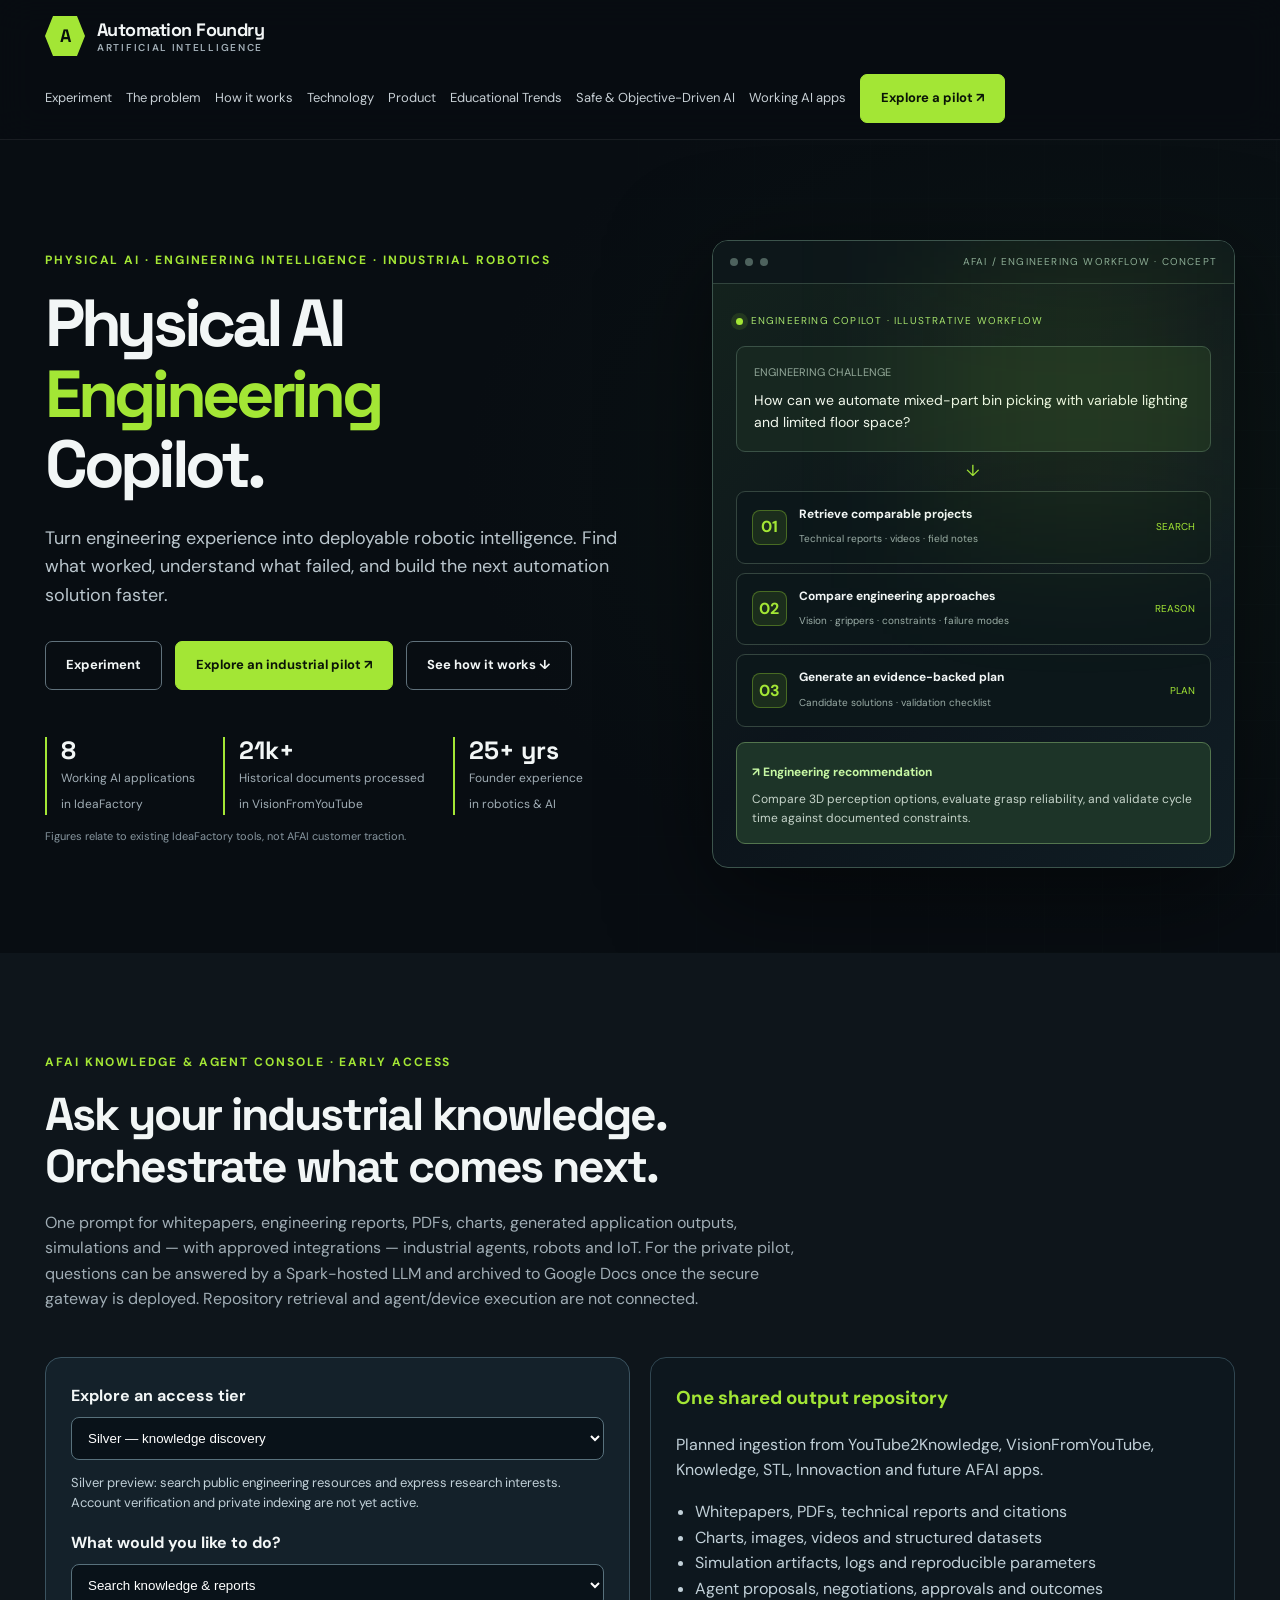
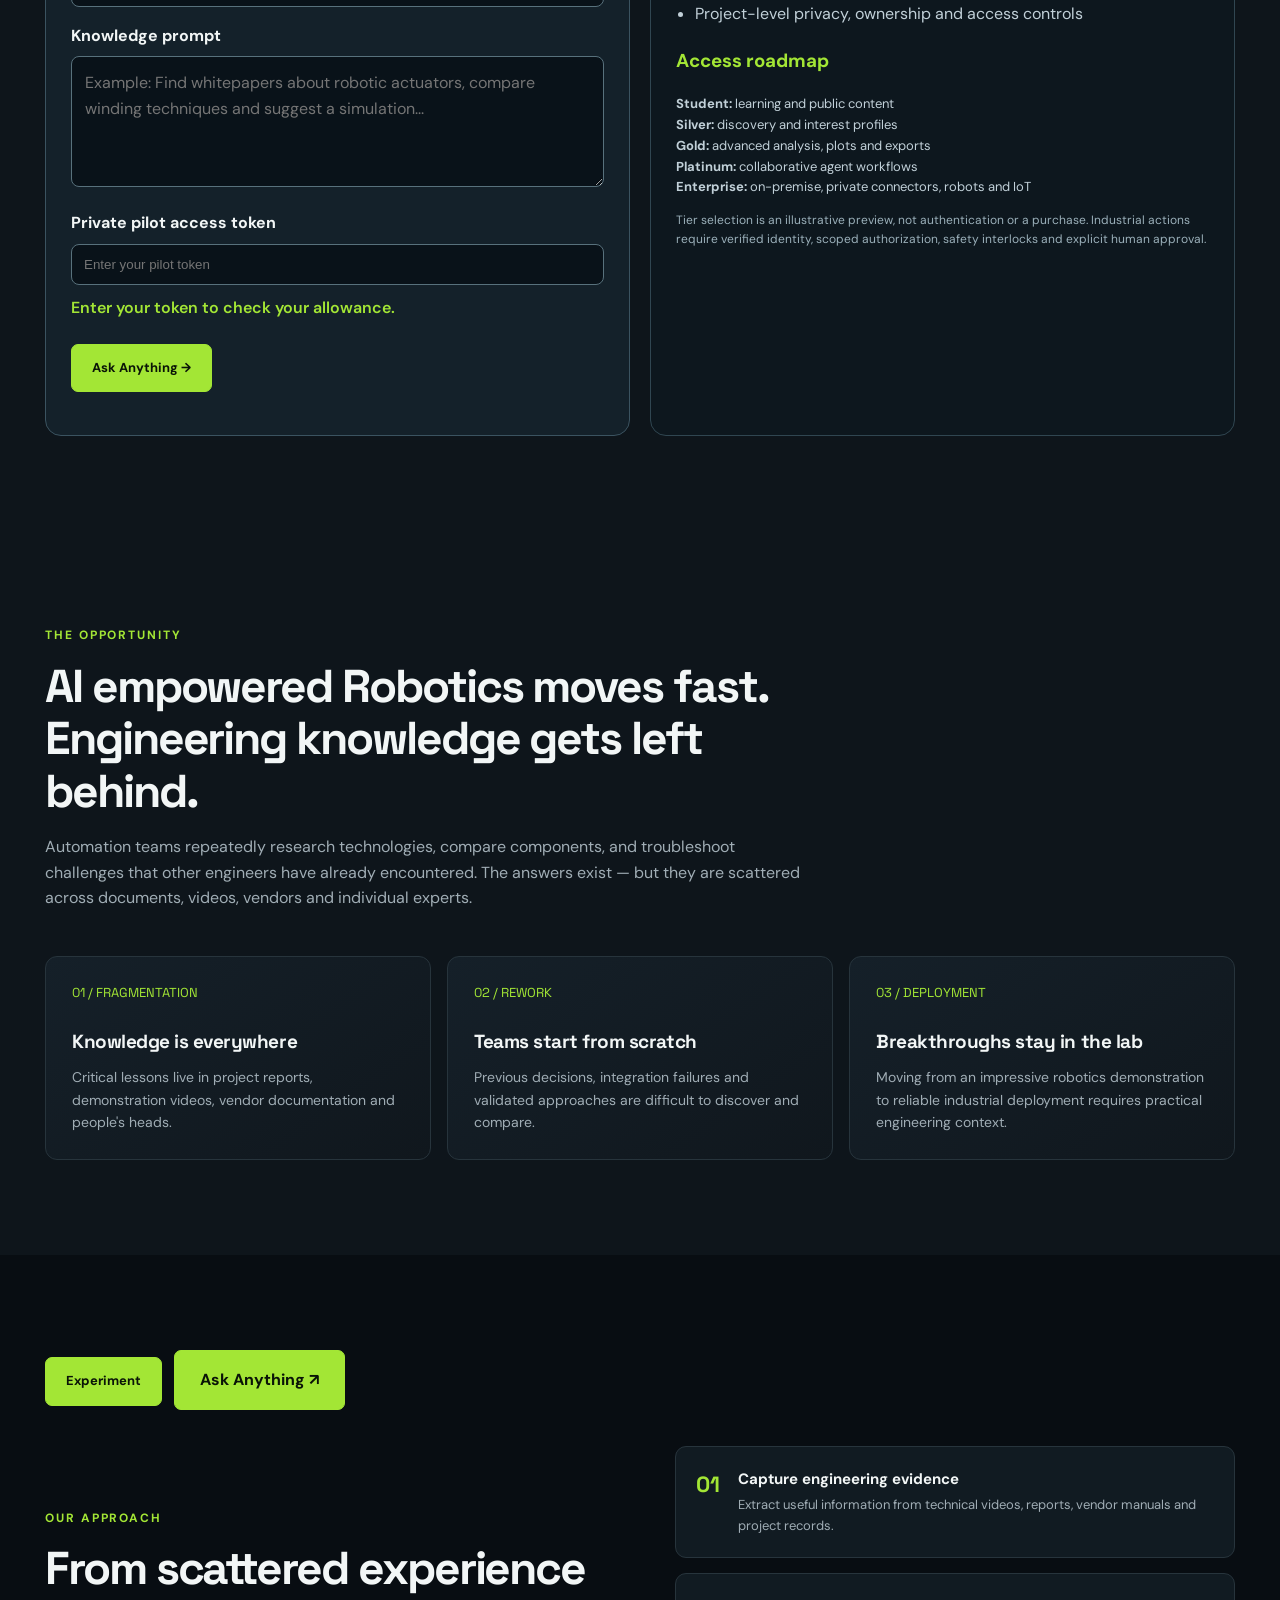
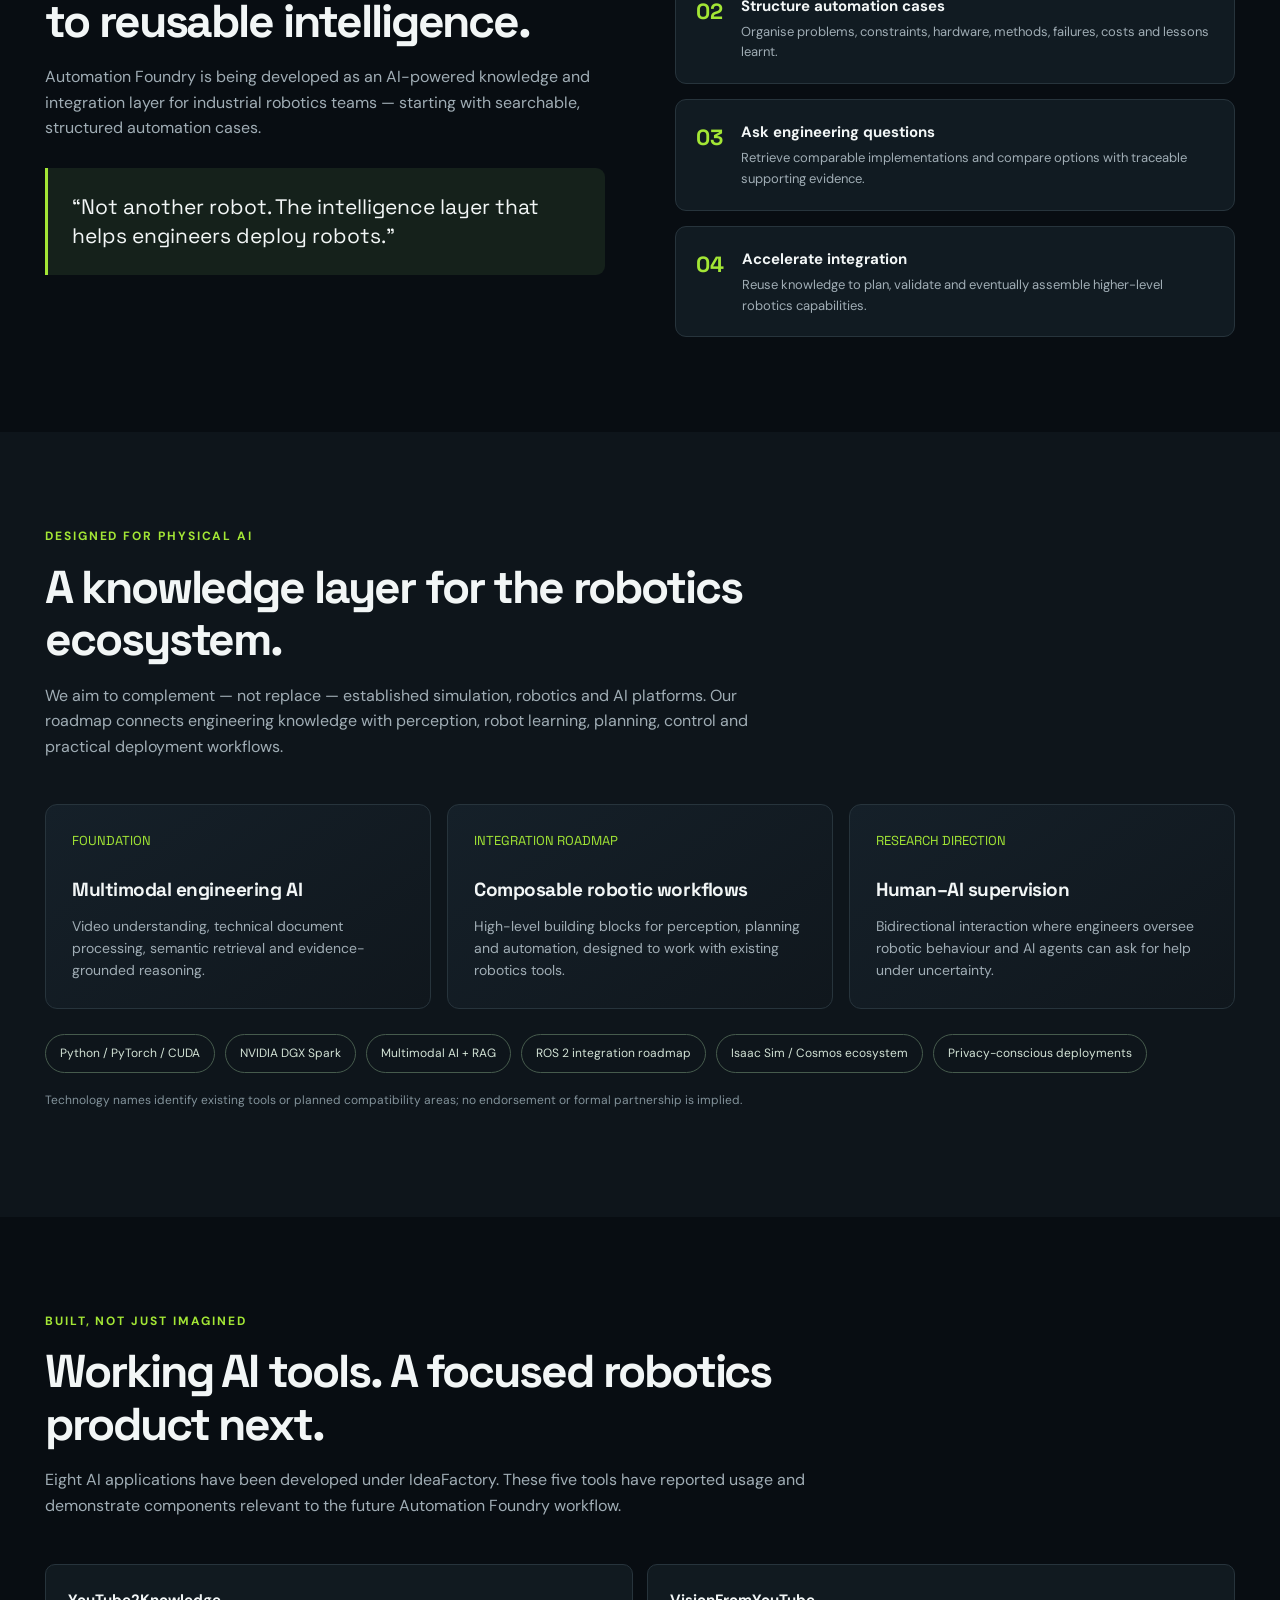
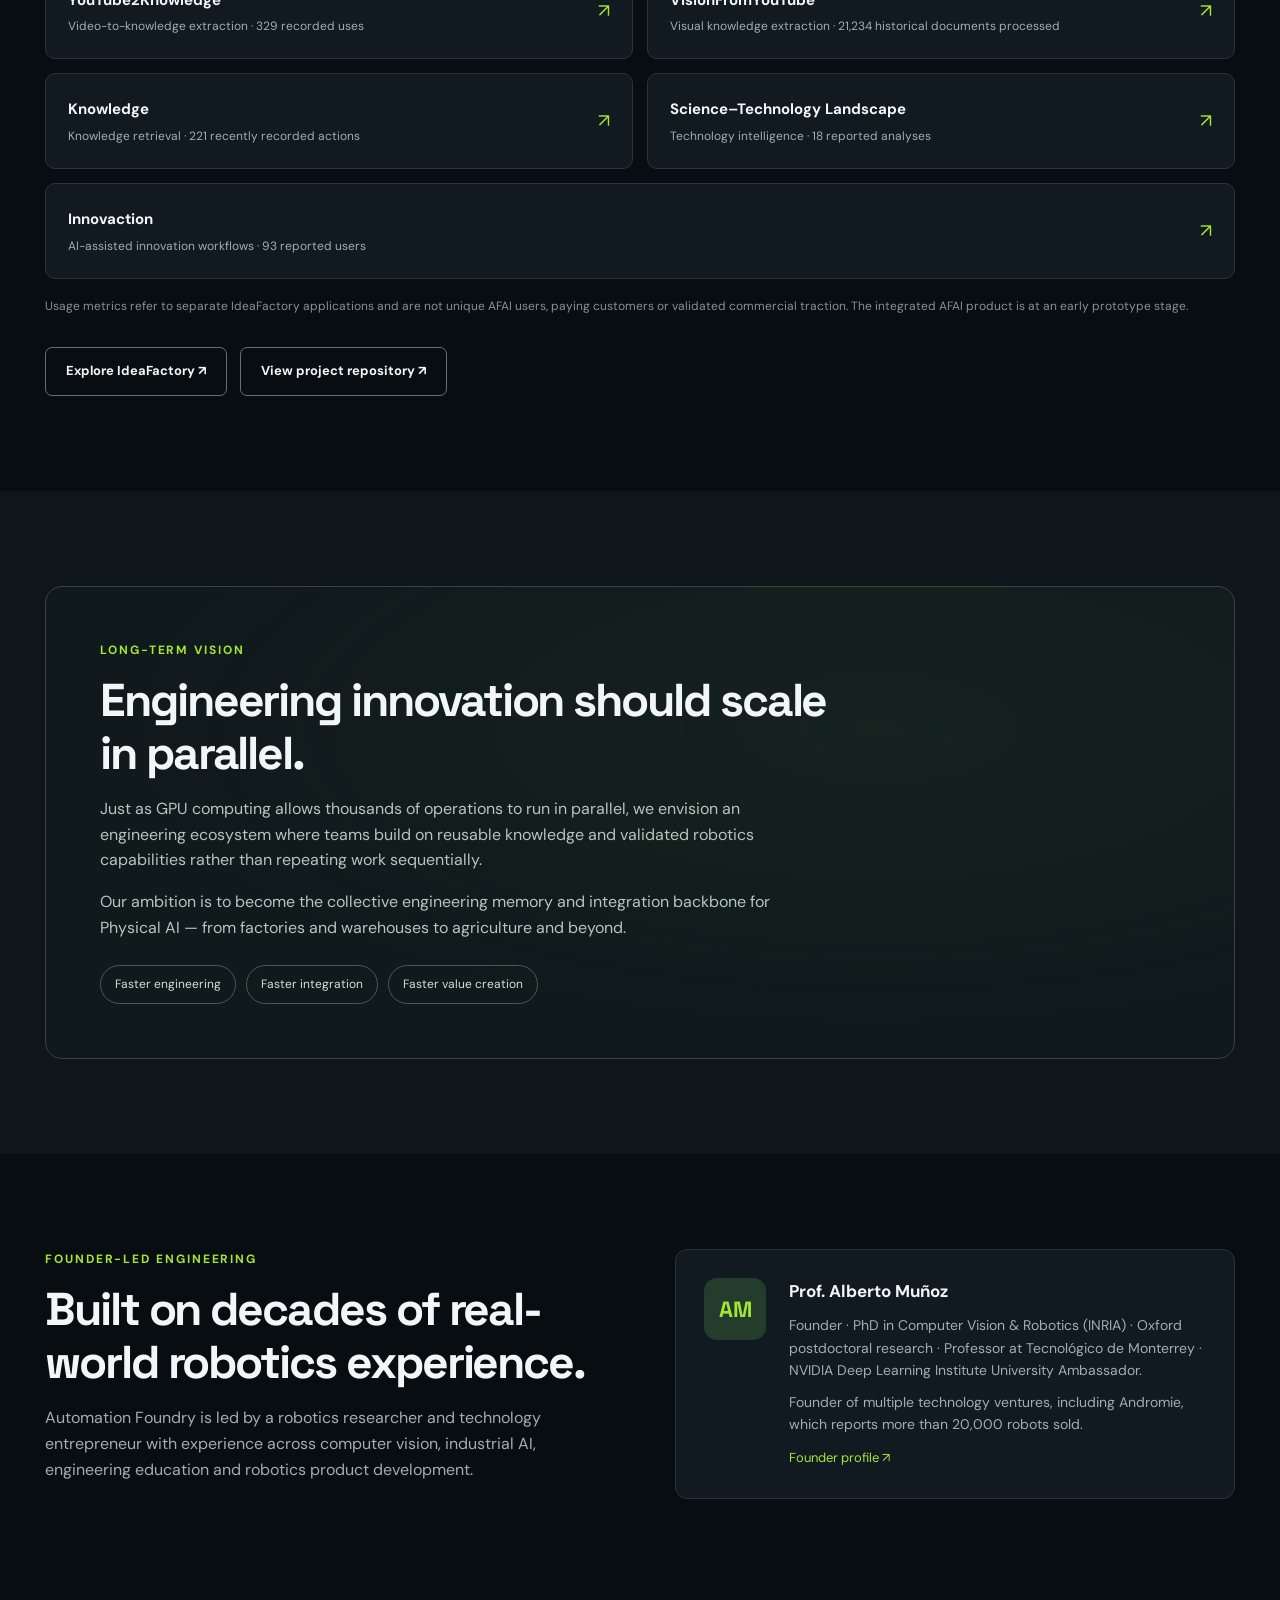
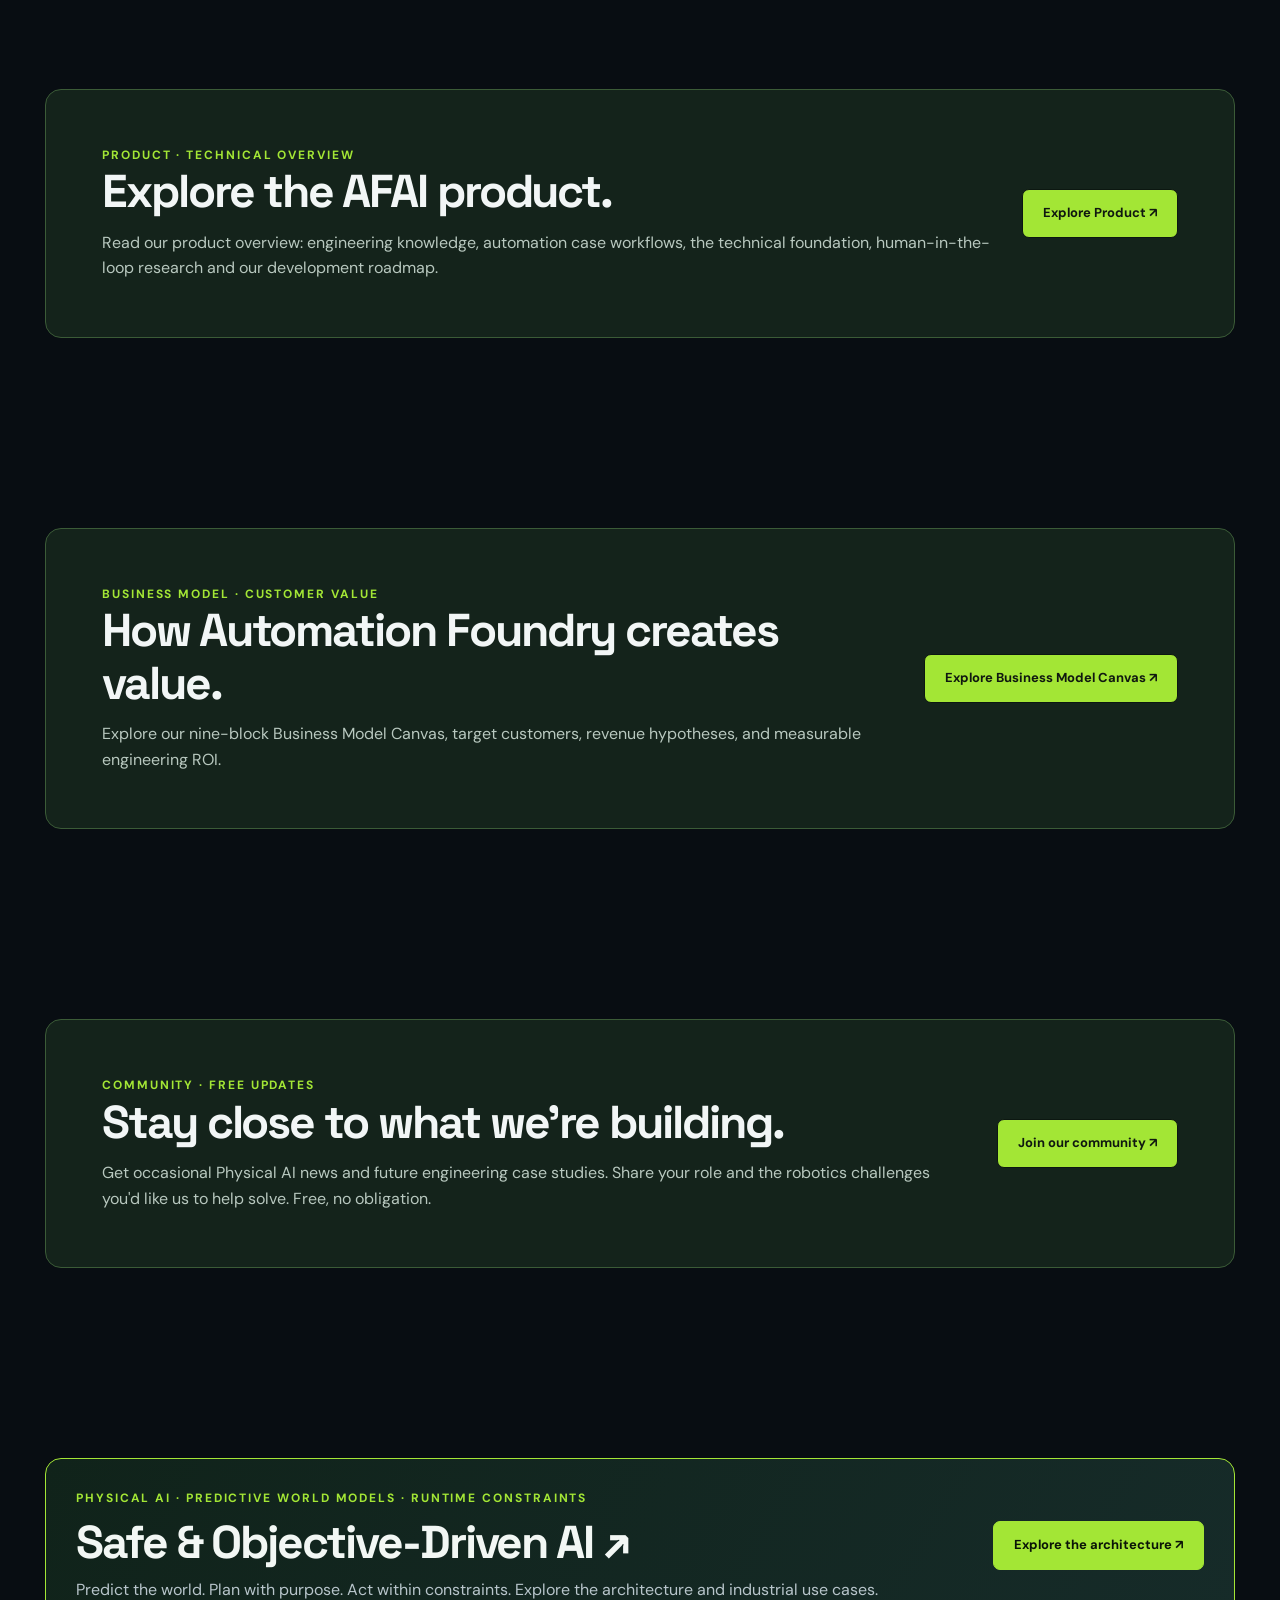
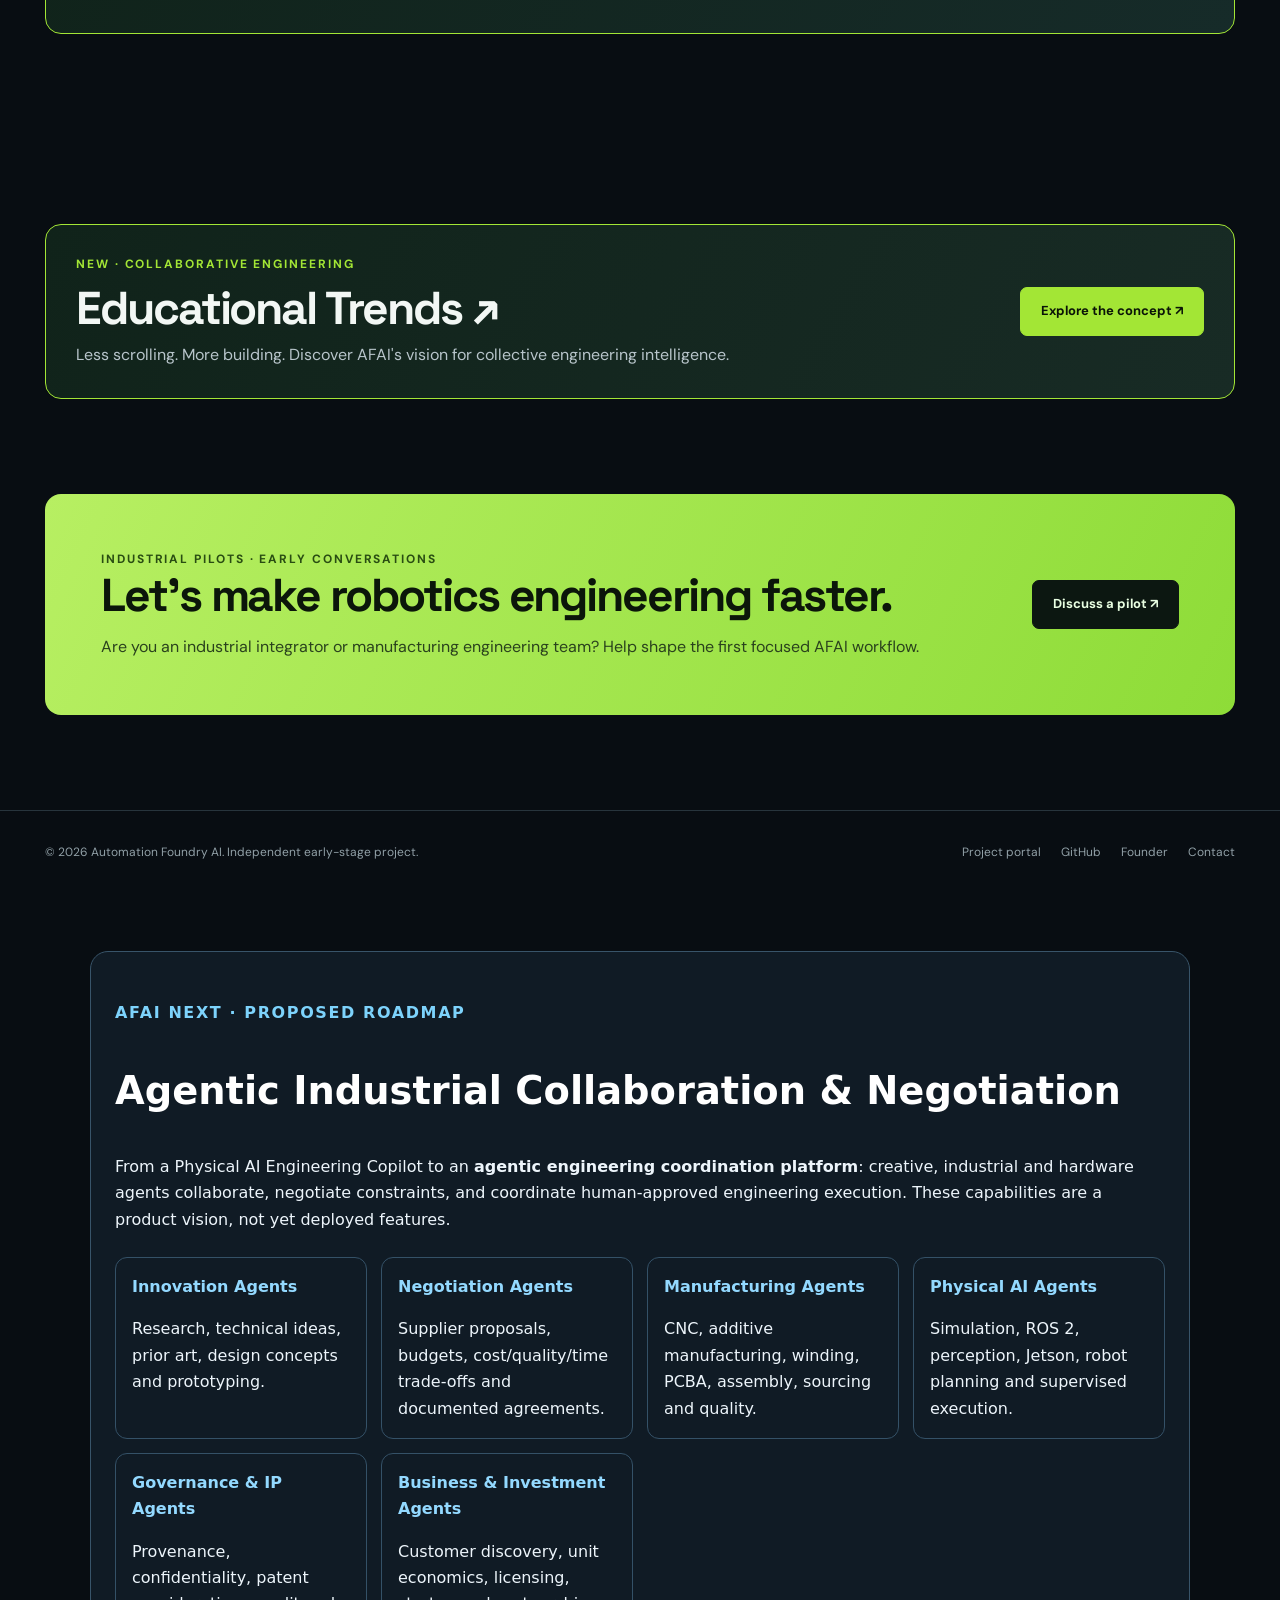
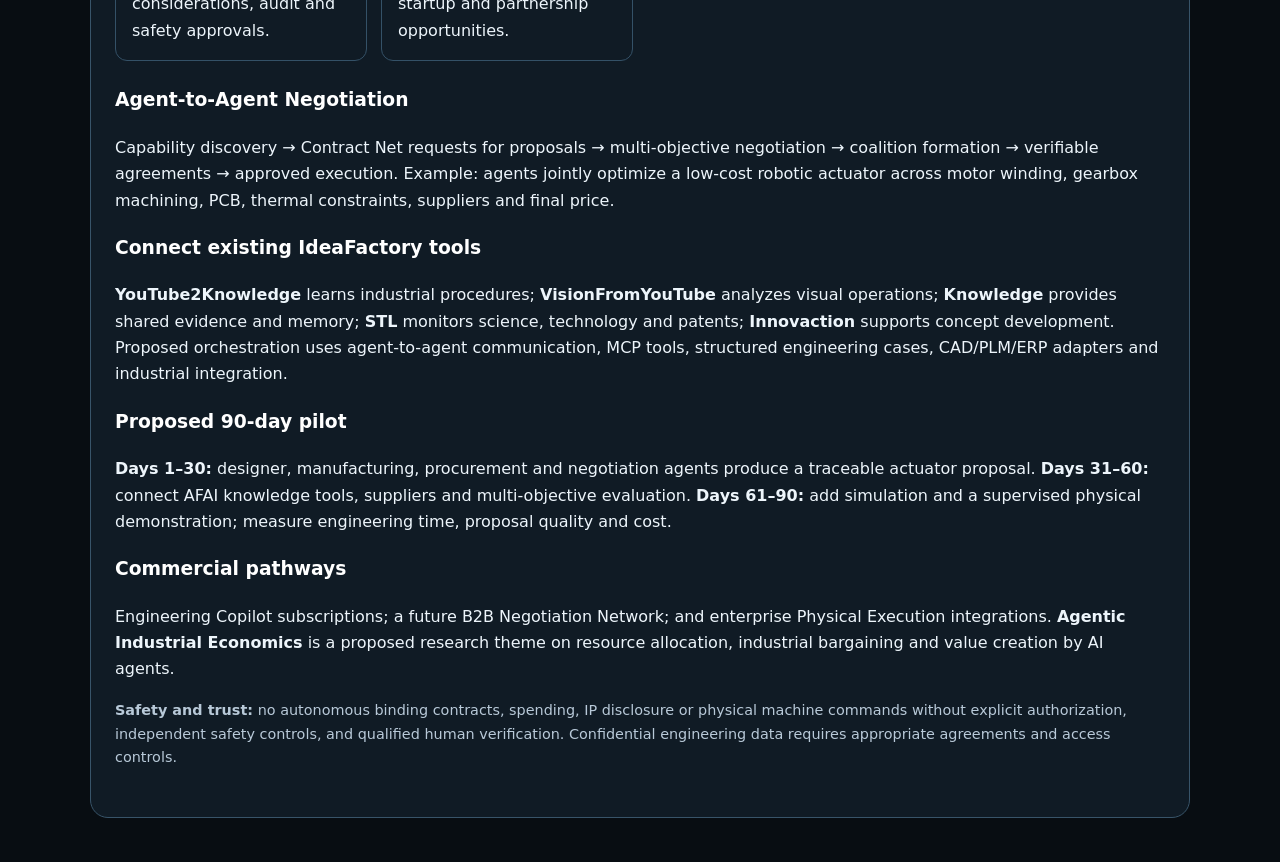
==== commit f05ee775: "Add Experiment workspace, robot concepts and simulation integration contracts" ====
--- a/index.html
+++ b/index.html
@@ -7,15 +7,16 @@
 <link rel="preconnect" href="https://fonts.googleapis.com"><link rel="preconnect" href="https://fonts.gstatic.com" crossorigin><link href="https://fonts.googleapis.com/css2?family=DM+Sans:wght@400;500;600;700&family=Space+Grotesk:wght@400;500;600;700&display=swap" rel="stylesheet">
 <style>
 :root{--bg:#080d12;--panel:#111920;--panel2:#15212a;--text:#f2f6f6;--muted:#a0adb5;--line:#27343c;--green:#a3e635;--green2:#76c82b;--max:1190px}*{box-sizing:border-box}html{scroll-behavior:smooth}body{margin:0;background:var(--bg);color:var(--text);font-family:'DM Sans',Arial,sans-serif;line-height:1.6}a{color:inherit;text-decoration:none}button{font:inherit}::selection{background:var(--green);color:#08100b}.container{width:min(calc(100% - 44px),var(--max));margin:auto}.eyebrow{color:var(--green);text-transform:uppercase;letter-spacing:.16em;font-size:12px;font-weight:700}.nav{height:80px;display:flex;align-items:center;justify-content:space-between;gap:18px}.navwrap{border-bottom:1px solid #ffffff12;position:sticky;top:0;background:#080d12eb;backdrop-filter:blur(18px);z-index:10}.brand{display:flex;align-items:center;gap:12px;font-family:'Space Grotesk';font-weight:700;font-size:18px;letter-spacing:-.03em}.logo{display:grid;place-items:center;width:40px;height:40px;background:var(--green);color:#08100b;clip-path:polygon(20% 0,80% 0,100% 50%,80% 100%,20% 100%,0 50%);font-weight:800;font-size:18px}.brand small{font-family:'DM Sans';display:block;color:var(--muted);font-size:10px;letter-spacing:.17em;font-weight:600;margin-top:-5px}.navlinks{display:flex;align-items:center;gap:30px;font-size:13px;color:#c7d0d5}.navlinks a:hover,.footer a:hover{color:var(--green)}.btn{display:inline-flex;align-items:center;justify-content:center;gap:10px;border:1px solid var(--green);background:var(--green);color:#0a1407;padding:13px 20px;border-radius:7px;font-weight:700;font-size:13px;transition:.2s;cursor:pointer}.btn:hover{background:#c3f875;transform:translateY(-1px)}.btn.ghost{background:transparent;color:var(--text);border-color:#60717b}.btn.ghost:hover{border-color:var(--green);color:var(--green)}.hero{position:relative;overflow:hidden;background:radial-gradient(ellipse 70% 80% at 85% 42%,#1d3d252e,transparent 70%);padding:100px 0 85px}.hero:before{content:'';position:absolute;inset:0;opacity:.18;background-image:linear-gradient(#3b544b33 1px,transparent 1px),linear-gradient(90deg,#3b544b33 1px,transparent 1px);background-size:58px 58px;mask-image:linear-gradient(90deg,transparent 12%,black 100%);pointer-events:none}.hero-grid{display:grid;grid-template-columns:1.08fr .92fr;align-items:center;gap:52px;position:relative}.hero h1{font-family:'Space Grotesk';font-size:clamp(47px,5.2vw,78px);letter-spacing:-.065em;line-height:1.06;margin:18px 0 24px;max-width:750px}.hero h1 em{color:var(--green);font-style:normal}.lead{font-size:18px;color:#bac6cd;max-width:620px}.actions{display:flex;gap:13px;flex-wrap:wrap;margin-top:31px}.proof{display:flex;gap:28px;flex-wrap:wrap;margin-top:47px}.proof div{border-left:2px solid var(--green);padding-left:14px}.proof strong{font-family:'Space Grotesk';font-size:25px;display:block;line-height:1.1}.proof span{font-size:12px;color:var(--muted)}.proof-note{font-size:11px;color:#87969f;margin-top:13px}.visual{border:1px solid #3c544c;background:linear-gradient(135deg,#14231d,#0c141b 50%,#101d24);border-radius:16px;box-shadow:0 25px 100px #0008;overflow:hidden;position:relative}.visual:before{content:'';position:absolute;width:300px;height:300px;background:#a3e63518;filter:blur(70px);top:0;right:0}.windowbar{padding:13px 17px;display:flex;align-items:center;gap:7px;border-bottom:1px solid #31443d;background:#0d171a}.dot{width:8px;height:8px;border-radius:50%;background:#4d625d}.windowbar span:last-child{margin-left:auto;color:#8caa9a;font-size:10px;letter-spacing:.12em}.vbody{padding:23px}.vtag{display:inline-flex;gap:8px;align-items:center;font-size:10px;letter-spacing:.12em;color:#a7e36e;text-transform:uppercase}.pulse{width:7px;height:7px;border-radius:50%;background:var(--green);box-shadow:0 0 0 5px #a3e6351c}.prompt{border:1px solid #3a5146;border-radius:9px;padding:17px;margin-top:14px;font-size:14px;background:#172720;color:#f2f8ee}.prompt small{display:block;color:#93a89a;font-size:11px;margin-bottom:7px}.arrowdown{height:39px;display:grid;place-items:center;color:var(--green)}.flowbox{background:#0c171a;border:1px solid #34453f;border-radius:9px;padding:13px 15px;display:flex;gap:12px;align-items:center;margin-bottom:9px}.flowicon{background:#a3e6351b;border:1px solid #a3e63555;color:var(--green);width:35px;height:35px;display:grid;place-items:center;border-radius:8px;font-weight:700}.flowbox strong{font-size:12px;display:block}.flowbox small{font-size:10px;color:#9bada7}.flowbox .status{margin-left:auto;font-size:10px;color:var(--green)}.result{background:#1d3428;border:1px solid #53754e;border-radius:9px;padding:15px;margin-top:15px}.result strong{font-size:12px;color:#c7f8a4}.result p{font-size:12px;margin:6px 0 0;color:#c6d4ca}.section{padding:95px 0}.section.alt{background:#0e151b}.sectionhead{max-width:760px;margin-bottom:45px}.section h2{font-family:'Space Grotesk';font-size:clamp(32px,3.6vw,49px);line-height:1.14;letter-spacing:-.045em;margin:14px 0 17px}.sectionhead p,.section-intro{color:var(--muted);font-size:16px}.cards{display:grid;grid-template-columns:repeat(3,1fr);gap:16px}.card{border:1px solid var(--line);border-radius:12px;padding:26px;background:linear-gradient(145deg,#152029,#10171d);transition:.2s}.card:hover{border-color:#68884c;transform:translateY(-3px)}.number{font-family:'Space Grotesk';font-size:13px;color:var(--green)}.card h3{font-family:'Space Grotesk';font-size:19px;letter-spacing:-.025em;margin:23px 0 9px}.card p{font-size:14px;color:var(--muted);margin:0}.split{display:grid;grid-template-columns:1fr 1fr;gap:70px;align-items:center}.steps{display:grid;gap:15px}.step{display:flex;gap:18px;padding:20px;border:1px solid var(--line);border-radius:11px;background:#111b22}.step b{font-family:'Space Grotesk';color:var(--green);font-size:22px}.step strong{display:block;font-size:15px;margin-bottom:4px}.step p{color:var(--muted);font-size:13px;margin:0}.quote{padding:24px;border-left:3px solid var(--green);background:#15211b;border-radius:0 9px 9px 0;font-family:'Space Grotesk';font-size:21px;line-height:1.4;margin-top:27px}.apps{display:grid;grid-template-columns:repeat(2,1fr);gap:14px}.app{display:flex;justify-content:space-between;gap:20px;padding:22px;border:1px solid var(--line);border-radius:10px;background:#111a20;align-items:center}.app:hover{border-color:var(--green)}.app strong{font-size:15px}.app p{font-size:12px;color:var(--muted);margin:5px 0 0}.app .link{color:var(--green);font-size:19px}.app:nth-child(5){grid-column:1/-1}.footnote{color:#82929a;font-size:12px;margin-top:18px}.vision{background:radial-gradient(ellipse at 70% 30%,#253f263d,transparent 65%),#10191c;border:1px solid #31483b;border-radius:17px;padding:54px}.vision h2{max-width:750px}.vision p{max-width:720px;color:#b5c6bd}.chips{display:flex;flex-wrap:wrap;gap:10px;margin-top:25px}.chip{padding:9px 14px;border:1px solid #465b4d;border-radius:50px;color:#d2e2d5;font-size:12px}.founder{display:flex;align-items:flex-start;gap:23px;border:1px solid var(--line);background:#111a20;padding:28px;border-radius:12px}.avatar{width:62px;height:62px;flex-shrink:0;border-radius:13px;background:#243c2b;color:var(--green);display:grid;place-items:center;font-family:'Space Grotesk';font-weight:700;font-size:22px}.founder strong{font-size:17px}.founder p{font-size:14px;color:var(--muted);margin:9px 0}.cta{background:linear-gradient(115deg,#b7ef62,#8edc38);color:#0b160a;border-radius:16px;padding:56px;display:flex;justify-content:space-between;gap:28px;align-items:center}.cta h2{color:#0b160a;margin:0 0 12px}.cta p{color:#2a421d;margin:0}.cta .btn{background:#0c1711;color:#e9ffe2;border-color:#0c1711;white-space:nowrap}.footer{padding:32px 0 45px;border-top:1px solid var(--line);color:#91a0a7;font-size:12px}.footer .container{display:flex;justify-content:space-between;gap:20px;flex-wrap:wrap}.footerlinks{display:flex;gap:20px;flex-wrap:wrap}.menu{display:none;background:transparent;color:white;border:1px solid var(--line);padding:7px 11px;border-radius:6px}@media(max-width:900px){.hero-grid,.split{grid-template-columns:1fr}.hero{padding:65px 0}.visual{max-width:650px}.cards{grid-template-columns:1fr 1fr}.navlinks{gap:15px}.navlinks a:nth-child(2),.navlinks a:nth-child(3){display:none}}@media(max-width:600px){.container{width:min(calc(100% - 30px),var(--max))}.nav{height:70px}.navlinks{display:none}.menu{display:block}.navlinks.open{display:flex;position:absolute;top:69px;left:0;right:0;padding:20px;background:#101920;flex-direction:column;align-items:stretch;border-bottom:1px solid var(--line)}.navlinks.open a:nth-child(2),.navlinks.open a:nth-child(3){display:block}.hero h1{font-size:45px}.lead{font-size:16px}.section{padding:65px 0}.cards,.apps{grid-template-columns:1fr}.app:nth-child(5){grid-column:auto}.vision{padding:27px}.cta{padding:30px;display:block}.cta .btn{margin-top:23px}.proof{gap:17px}.proof strong{font-size:21px}}
+@media(min-width:601px){.nav{height:auto;min-height:80px;flex-wrap:wrap;padding:16px 0}.navlinks{flex-wrap:wrap;gap:14px}}
 </style>
 </head>
 <body>
-<div class="navwrap"><nav class="container nav" aria-label="Main navigation"><a class="brand" href="#top"><span class="logo">A</span><span>Automation Foundry <small>ARTIFICIAL INTELLIGENCE</small></span></a><button class="menu" id="menu" aria-label="Toggle menu" aria-expanded="false">Menu ☰</button><div class="navlinks" id="navlinks"><a href="#problem">The problem</a><a href="#how">How it works</a><a href="#technology">Technology</a><a href="./product.html">Product</a><a href="./educational-trends.html">Educational Trends</a><a href="./objective-driven-ai.html">Safe &amp; Objective-Driven AI</a><a href="#applications">Working AI apps</a><a class="btn" href="mailto:luisalbertomunozubando@gmail.com?subject=Automation%20Foundry%20AI%20Pilot%20Enquiry">Explore a pilot ↗</a></div></nav></div>
-<main id="top"><section class="hero"><div class="container hero-grid"><div><div class="eyebrow">Physical AI · Engineering intelligence · Industrial robotics</div><h1>Physical AI<br><em>Engineering</em><br>Copilot.</h1><p class="lead">Turn engineering experience into deployable robotic intelligence. Find what worked, understand what failed, and build the next automation solution faster.</p><div class="actions"><a class="btn" href="mailto:luisalbertomunozubando@gmail.com?subject=Automation%20Foundry%20AI%20Pilot%20Enquiry">Explore an industrial pilot ↗</a><a class="btn ghost" href="#how">See how it works ↓</a></div><div class="proof"><div><strong>8</strong><span>Working AI applications<br>in IdeaFactory</span></div><div><strong>21k+</strong><span>Historical documents processed<br>in VisionFromYouTube</span></div><div><strong>25+ yrs</strong><span>Founder experience<br>in robotics &amp; AI</span></div></div><p class="proof-note">Figures relate to existing IdeaFactory tools, not AFAI customer traction.</p></div><div class="visual" aria-label="Illustrative future workflow of Automation Foundry"><div class="windowbar"><i class="dot"></i><i class="dot"></i><i class="dot"></i><span>AFAI / ENGINEERING WORKFLOW · CONCEPT</span></div><div class="vbody"><div class="vtag"><i class="pulse"></i>Engineering copilot · illustrative workflow</div><div class="prompt"><small>ENGINEERING CHALLENGE</small>How can we automate mixed-part bin picking with variable lighting and limited floor space?</div><div class="arrowdown">↓</div><div class="flowbox"><div class="flowicon">01</div><div><strong>Retrieve comparable projects</strong><small>Technical reports · videos · field notes</small></div><span class="status">SEARCH</span></div><div class="flowbox"><div class="flowicon">02</div><div><strong>Compare engineering approaches</strong><small>Vision · grippers · constraints · failure modes</small></div><span class="status">REASON</span></div><div class="flowbox"><div class="flowicon">03</div><div><strong>Generate an evidence-backed plan</strong><small>Candidate solutions · validation checklist</small></div><span class="status">PLAN</span></div><div class="result"><strong>↗ Engineering recommendation</strong><p>Compare 3D perception options, evaluate grasp reliability, and validate cycle time against documented constraints.</p></div></div></div></div></section>
+<div class="navwrap"><nav class="container nav" aria-label="Main navigation"><a class="brand" href="#top"><span class="logo">A</span><span>Automation Foundry <small>ARTIFICIAL INTELLIGENCE</small></span></a><button class="menu" id="menu" aria-label="Toggle menu" aria-expanded="false">Menu ☰</button><div class="navlinks" id="navlinks"><a href="./experiment.html">Experiment</a><a href="#problem">The problem</a><a href="#how">How it works</a><a href="#technology">Technology</a><a href="./product.html">Product</a><a href="./educational-trends.html">Educational Trends</a><a href="./objective-driven-ai.html">Safe &amp; Objective-Driven AI</a><a href="#applications">Working AI apps</a><a class="btn" href="mailto:luisalbertomunozubando@gmail.com?subject=Automation%20Foundry%20AI%20Pilot%20Enquiry">Explore a pilot ↗</a></div></nav></div>
+<main id="top"><section class="hero"><div class="container hero-grid"><div><div class="eyebrow">Physical AI · Engineering intelligence · Industrial robotics</div><h1>Physical AI<br><em>Engineering</em><br>Copilot.</h1><p class="lead">Turn engineering experience into deployable robotic intelligence. Find what worked, understand what failed, and build the next automation solution faster.</p><div class="actions"><a class="btn ghost" href="./experiment.html">Experiment</a><a class="btn" href="mailto:luisalbertomunozubando@gmail.com?subject=Automation%20Foundry%20AI%20Pilot%20Enquiry">Explore an industrial pilot ↗</a><a class="btn ghost" href="#how">See how it works ↓</a></div><div class="proof"><div><strong>8</strong><span>Working AI applications<br>in IdeaFactory</span></div><div><strong>21k+</strong><span>Historical documents processed<br>in VisionFromYouTube</span></div><div><strong>25+ yrs</strong><span>Founder experience<br>in robotics &amp; AI</span></div></div><p class="proof-note">Figures relate to existing IdeaFactory tools, not AFAI customer traction.</p></div><div class="visual" aria-label="Illustrative future workflow of Automation Foundry"><div class="windowbar"><i class="dot"></i><i class="dot"></i><i class="dot"></i><span>AFAI / ENGINEERING WORKFLOW · CONCEPT</span></div><div class="vbody"><div class="vtag"><i class="pulse"></i>Engineering copilot · illustrative workflow</div><div class="prompt"><small>ENGINEERING CHALLENGE</small>How can we automate mixed-part bin picking with variable lighting and limited floor space?</div><div class="arrowdown">↓</div><div class="flowbox"><div class="flowicon">01</div><div><strong>Retrieve comparable projects</strong><small>Technical reports · videos · field notes</small></div><span class="status">SEARCH</span></div><div class="flowbox"><div class="flowicon">02</div><div><strong>Compare engineering approaches</strong><small>Vision · grippers · constraints · failure modes</small></div><span class="status">REASON</span></div><div class="flowbox"><div class="flowicon">03</div><div><strong>Generate an evidence-backed plan</strong><small>Candidate solutions · validation checklist</small></div><span class="status">PLAN</span></div><div class="result"><strong>↗ Engineering recommendation</strong><p>Compare 3D perception options, evaluate grasp reliability, and validate cycle time against documented constraints.</p></div></div></div></div></section>
 <section id="knowledge-console" class="section alt" aria-labelledby="console-title"><div class="container"><div class="sectionhead"><span class="eyebrow">AFAI KNOWLEDGE & AGENT CONSOLE · EARLY ACCESS</span><h2 id="console-title">Ask your industrial knowledge. Orchestrate what comes next.</h2><p>One prompt for whitepapers, engineering reports, PDFs, charts, generated application outputs, simulations and — with approved integrations — industrial agents, robots and IoT. For the private pilot, questions can be answered by a Spark-hosted LLM and archived to Google Docs once the secure gateway is deployed. Repository retrieval and agent/device execution are not connected.</p></div><div style="display:grid;grid-template-columns:repeat(auto-fit,minmax(280px,1fr));gap:20px"><div style="background:#14212a;border:1px solid #3b5360;border-radius:16px;padding:25px"><label for="afai-tier" style="display:block;margin-bottom:8px;font-weight:700">Explore an access tier</label><select id="afai-tier" style="width:100%;padding:12px;background:#091219;color:white;border:1px solid #58717c;border-radius:8px"><option value="student">Student — educational resources</option><option value="silver" selected>Silver — knowledge discovery</option><option value="gold">Gold — analysis & visualization</option><option value="platinum">Platinum — collaborative agents</option><option value="enterprise">Enterprise — on-premise & industrial IoT</option></select><p id="afai-tier-info" style="color:#c1d0d8;font-size:13px" aria-live="polite">Silver preview: search public engineering resources and express research interests. Account verification and private indexing are not yet active.</p><label for="afai-intent" style="display:block;margin:16px 0 8px;font-weight:700">What would you like to do?</label><select id="afai-intent" style="width:100%;padding:12px;background:#091219;color:white;border:1px solid #58717c;border-radius:8px"><option value="search">Search knowledge & reports</option><option value="analyze">Request analysis / visualization</option><option value="simulate">Request simulation</option><option value="agents">Plan agent collaboration</option><option value="iot">Plan robot / IoT instruction</option></select><label for="afai-query" style="display:block;margin:16px 0 8px;font-weight:700">Knowledge prompt</label><textarea id="afai-query" rows="4" maxlength="2000" placeholder="Example: Find whitepapers about robotic actuators, compare winding techniques and suggest a simulation..." style="width:100%;padding:13px;background:#091219;color:white;border:1px solid #58717c;border-radius:8px;font:inherit;resize:vertical"></textarea><button type="button" id="afai-submit" class="btn" style="margin-top:13px">Explore request →</button><div id="afai-response" role="status" aria-live="polite" style="margin-top:18px;color:#d8e6ed;font-size:14px"></div></div><div style="border:1px solid #304651;border-radius:16px;padding:25px;background:#0d171e"><h3 style="margin-top:0;color:#a3e635">One shared output repository</h3><p style="color:#c1d0d8">Planned ingestion from YouTube2Knowledge, VisionFromYouTube, Knowledge, STL, Innovaction and future AFAI apps.</p><ul style="padding-left:19px;color:#c1d0d8"><li>Whitepapers, PDFs, technical reports and citations</li><li>Charts, images, videos and structured datasets</li><li>Simulation artifacts, logs and reproducible parameters</li><li>Agent proposals, negotiations, approvals and outcomes</li><li>Project-level privacy, ownership and access controls</li></ul><h3 style="color:#a3e635">Access roadmap</h3><p style="font-size:13px;color:#c1d0d8"><strong>Student:</strong> learning and public content<br><strong>Silver:</strong> discovery and interest profiles<br><strong>Gold:</strong> advanced analysis, plots and exports<br><strong>Platinum:</strong> collaborative agent workflows<br><strong>Enterprise:</strong> on-premise, private connectors, robots and IoT</p><p style="font-size:12px;color:#9bb0ba">Tier selection is an illustrative preview, not authentication or a purchase. Industrial actions require verified identity, scoped authorization, safety interlocks and explicit human approval.</p></div></div></div></section>
 
 <section class="section alt" id="problem"><div class="container"><div class="sectionhead"><div class="eyebrow">The opportunity</div><h2>AI empowered Robotics moves fast.<br>Engineering knowledge gets left behind.</h2><p>Automation teams repeatedly research technologies, compare components, and troubleshoot challenges that other engineers have already encountered. The answers exist — but they are scattered across documents, videos, vendors and individual experts.</p></div><div class="cards"><article class="card"><div class="number">01 / FRAGMENTATION</div><h3>Knowledge is everywhere</h3><p>Critical lessons live in project reports, demonstration videos, vendor documentation and people's heads.</p></article><article class="card"><div class="number">02 / REWORK</div><h3>Teams start from scratch</h3><p>Previous decisions, integration failures and validated approaches are difficult to discover and compare.</p></article><article class="card"><div class="number">03 / DEPLOYMENT</div><h3>Breakthroughs stay in the lab</h3><p>Moving from an impressive robotics demonstration to reliable industrial deployment requires practical engineering context.</p></article></div></div></section>
-<section class="section" id="how"><div class="container" style="margin-bottom:28px"><a class="btn" href="#knowledge-console" style="font-size:16px;padding:16px 25px" aria-label="Ask Anything: open the AFAI prompt">Ask Anything ↗</a></div><div class="container split"><div><div class="eyebrow">Our approach</div><h2>From scattered experience to reusable intelligence.</h2><p class="section-intro">Automation Foundry is being developed as an AI-powered knowledge and integration layer for industrial robotics teams — starting with searchable, structured automation cases.</p><div class="quote">“Not another robot. The intelligence layer that helps engineers deploy robots.”</div></div><div class="steps"><div class="step"><b>01</b><div><strong>Capture engineering evidence</strong><p>Extract useful information from technical videos, reports, vendor manuals and project records.</p></div></div><div class="step"><b>02</b><div><strong>Structure automation cases</strong><p>Organise problems, constraints, hardware, methods, failures, costs and lessons learnt.</p></div></div><div class="step"><b>03</b><div><strong>Ask engineering questions</strong><p>Retrieve comparable implementations and compare options with traceable supporting evidence.</p></div></div><div class="step"><b>04</b><div><strong>Accelerate integration</strong><p>Reuse knowledge to plan, validate and eventually assemble higher-level robotics capabilities.</p></div></div></div></div></section>
+<section class="section" id="how"><div class="container" style="margin-bottom:28px"><a class="btn" href="./experiment.html" style="margin-right:12px;margin-bottom:12px">Experiment</a><a class="btn" href="#knowledge-console" style="font-size:16px;padding:16px 25px" aria-label="Ask Anything: open the AFAI prompt">Ask Anything ↗</a></div><div class="container split"><div><div class="eyebrow">Our approach</div><h2>From scattered experience to reusable intelligence.</h2><p class="section-intro">Automation Foundry is being developed as an AI-powered knowledge and integration layer for industrial robotics teams — starting with searchable, structured automation cases.</p><div class="quote">“Not another robot. The intelligence layer that helps engineers deploy robots.”</div></div><div class="steps"><div class="step"><b>01</b><div><strong>Capture engineering evidence</strong><p>Extract useful information from technical videos, reports, vendor manuals and project records.</p></div></div><div class="step"><b>02</b><div><strong>Structure automation cases</strong><p>Organise problems, constraints, hardware, methods, failures, costs and lessons learnt.</p></div></div><div class="step"><b>03</b><div><strong>Ask engineering questions</strong><p>Retrieve comparable implementations and compare options with traceable supporting evidence.</p></div></div><div class="step"><b>04</b><div><strong>Accelerate integration</strong><p>Reuse knowledge to plan, validate and eventually assemble higher-level robotics capabilities.</p></div></div></div></div></section>
 <section class="section alt" id="technology"><div class="container"><div class="sectionhead"><div class="eyebrow">Designed for Physical AI</div><h2>A knowledge layer for the robotics ecosystem.</h2><p>We aim to complement — not replace — established simulation, robotics and AI platforms. Our roadmap connects engineering knowledge with perception, robot learning, planning, control and practical deployment workflows.</p></div><div class="cards"><article class="card"><div class="number">FOUNDATION</div><h3>Multimodal engineering AI</h3><p>Video understanding, technical document processing, semantic retrieval and evidence-grounded reasoning.</p></article><article class="card"><div class="number">INTEGRATION ROADMAP</div><h3>Composable robotic workflows</h3><p>High-level building blocks for perception, planning and automation, designed to work with existing robotics tools.</p></article><article class="card"><div class="number">RESEARCH DIRECTION</div><h3>Human–AI supervision</h3><p>Bidirectional interaction where engineers oversee robotic behaviour and AI agents can ask for help under uncertainty.</p></article></div><div class="chips"><span class="chip">Python / PyTorch / CUDA</span><span class="chip">NVIDIA DGX Spark</span><span class="chip">Multimodal AI + RAG</span><span class="chip">ROS 2 integration roadmap</span><span class="chip">Isaac Sim / Cosmos ecosystem</span><span class="chip">Privacy-conscious deployments</span></div><p class="footnote">Technology names identify existing tools or planned compatibility areas; no endorsement or formal partnership is implied.</p></div></section>
 <section class="section" id="applications"><div class="container"><div class="sectionhead"><div class="eyebrow">Built, not just imagined</div><h2>Working AI tools. A focused robotics product next.</h2><p>Eight AI applications have been developed under IdeaFactory. These five tools have reported usage and demonstrate components relevant to the future Automation Foundry workflow.</p></div><div class="apps"><a class="app" href="https://youtube2knowledge.albertomunoz.ai" target="_blank" rel="noopener"><div><strong>YouTube2Knowledge</strong><p>Video-to-knowledge extraction · 329 recorded uses</p></div><span class="link">↗</span></a><a class="app" href="https://visionfromyoutube.albertomunoz.ai" target="_blank" rel="noopener"><div><strong>VisionFromYouTube</strong><p>Visual knowledge extraction · 21,234 historical documents processed</p></div><span class="link">↗</span></a><a class="app" href="https://knowledge.albertomunoz.ai" target="_blank" rel="noopener"><div><strong>Knowledge</strong><p>Knowledge retrieval · 221 recently recorded actions</p></div><span class="link">↗</span></a><a class="app" href="https://stl.albertomunoz.ai" target="_blank" rel="noopener"><div><strong>Science–Technology Landscape</strong><p>Technology intelligence · 18 reported analyses</p></div><span class="link">↗</span></a><a class="app" href="https://innovaction.albertomunoz.ai" target="_blank" rel="noopener"><div><strong>Innovaction</strong><p>AI-assisted innovation workflows · 93 reported users</p></div><span class="link">↗</span></a></div><p class="footnote">Usage metrics refer to separate IdeaFactory applications and are not unique AFAI users, paying customers or validated commercial traction. The integrated AFAI product is at an early prototype stage.</p><div class="actions"><a class="btn ghost" href="https://luisalbertomunozubando.github.io/IdeaFactory/" target="_blank" rel="noopener">Explore IdeaFactory ↗</a><a class="btn ghost" href="https://github.com/LuisAlbertoMunozUbando/AFAI" target="_blank" rel="noopener">View project repository ↗</a></div></div></section>
 <section class="section alt"><div class="container"><div class="vision"><div class="eyebrow">Long-term vision</div><h2>Engineering innovation should scale in parallel.</h2><p>Just as GPU computing allows thousands of operations to run in parallel, we envision an engineering ecosystem where teams build on reusable knowledge and validated robotics capabilities rather than repeating work sequentially.</p><p>Our ambition is to become the collective engineering memory and integration backbone for Physical AI — from factories and warehouses to agriculture and beyond.</p><div class="chips"><span class="chip">Faster engineering</span><span class="chip">Faster integration</span><span class="chip">Faster value creation</span></div></div></div></section>
@@ -113,4 +114,4 @@
  });
 })();
 </script>
-</body></html>+</body></html>
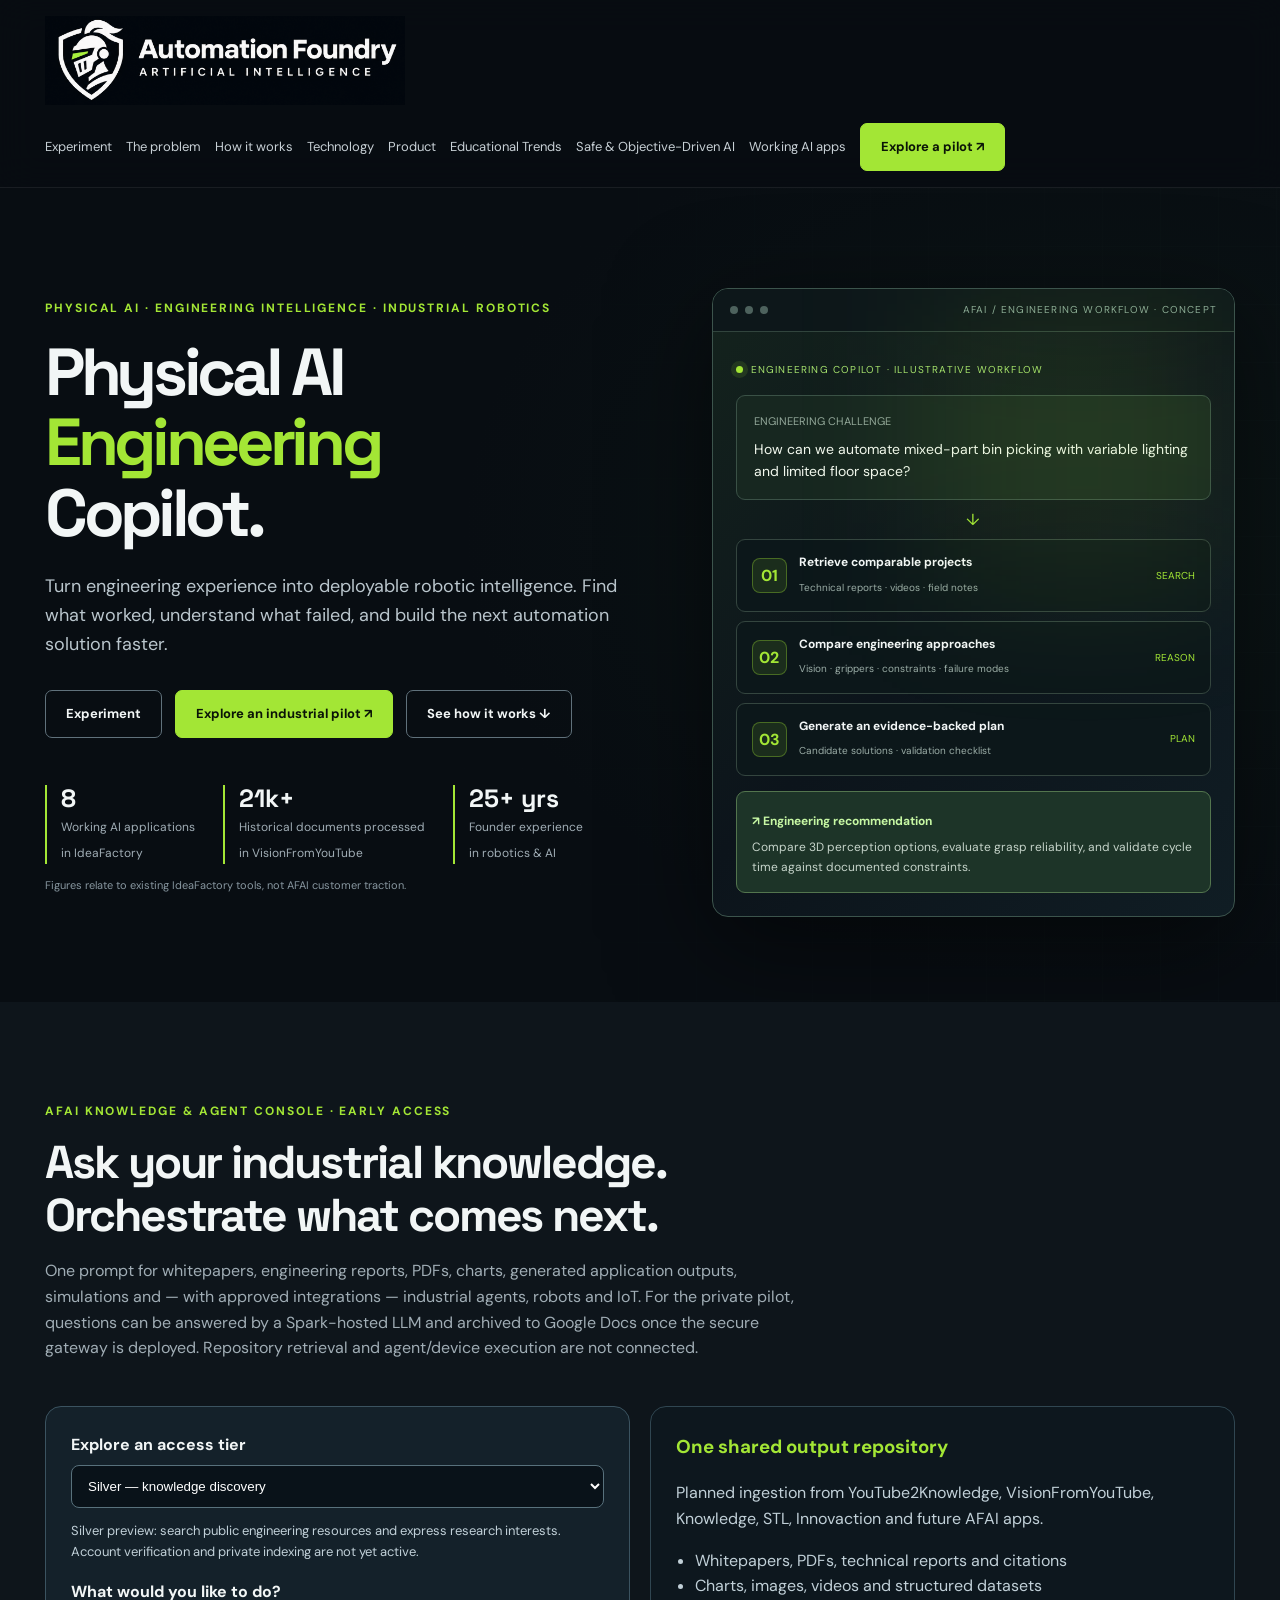
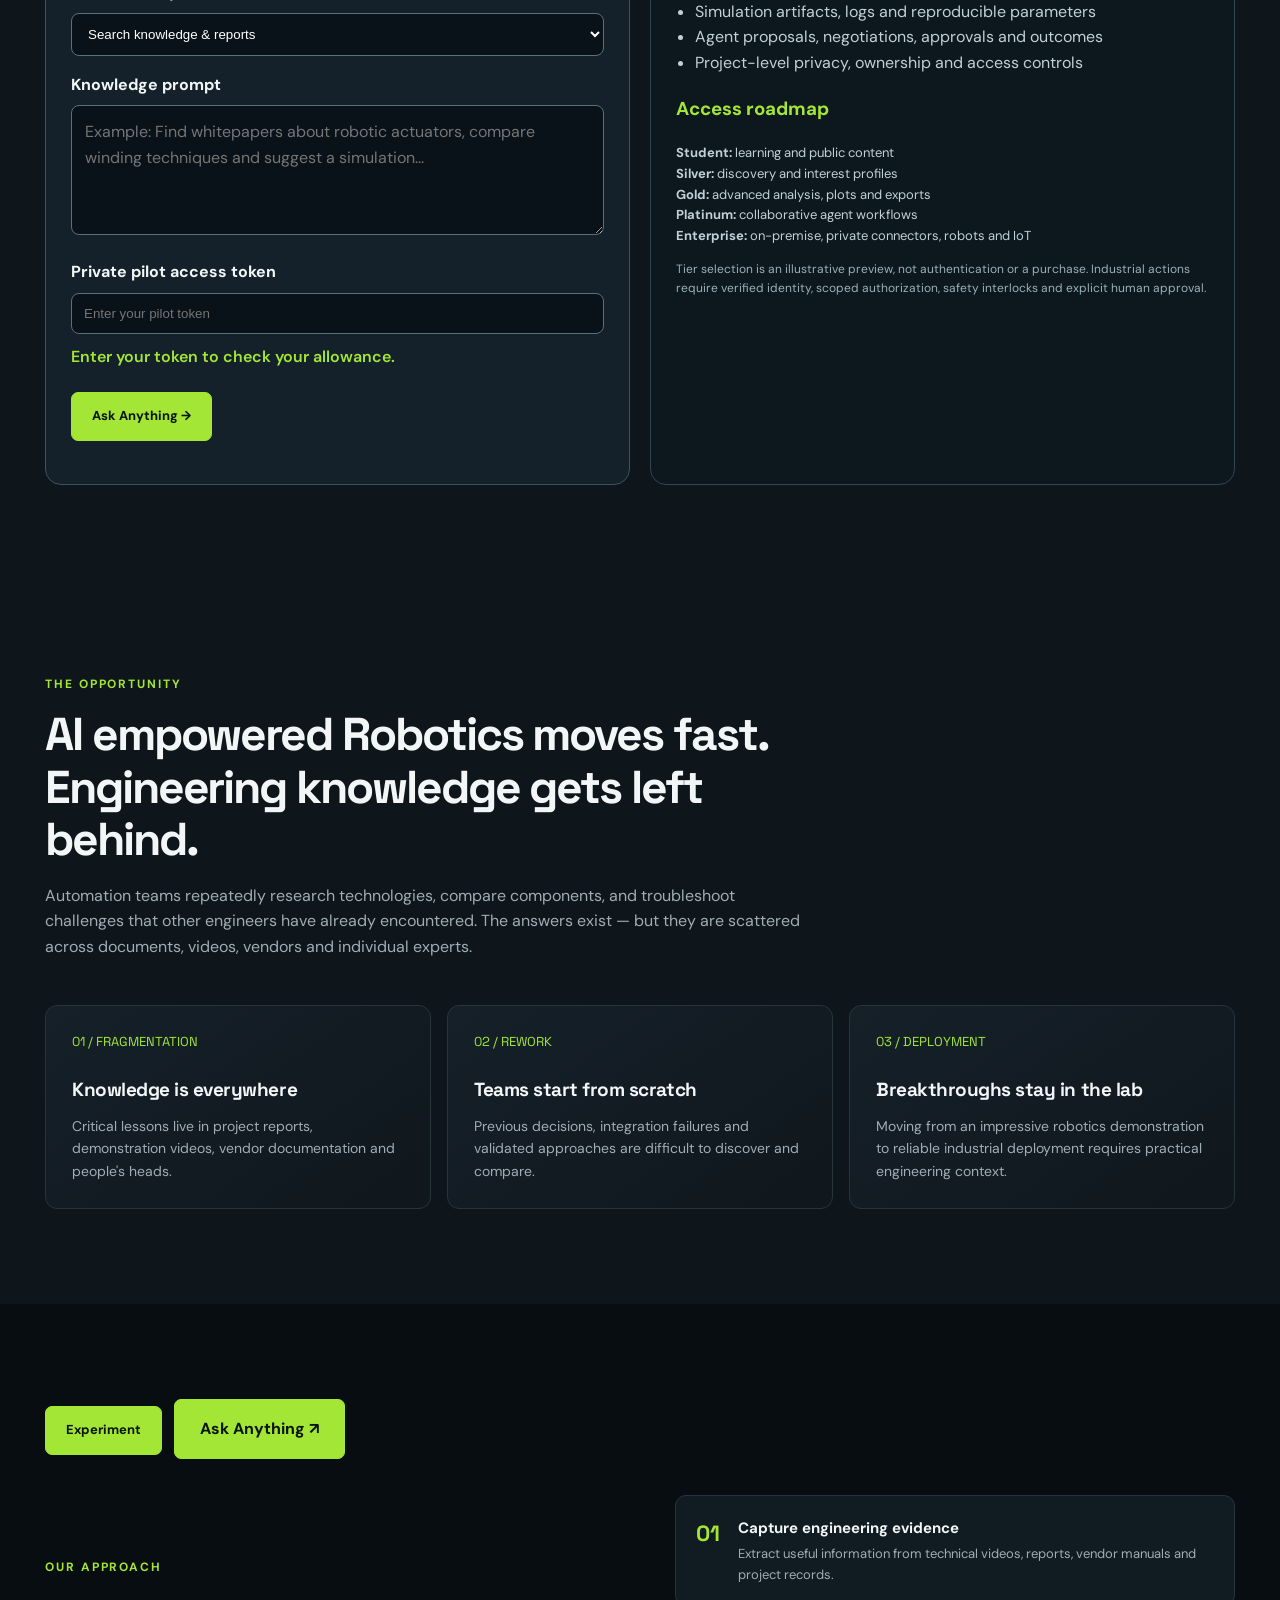
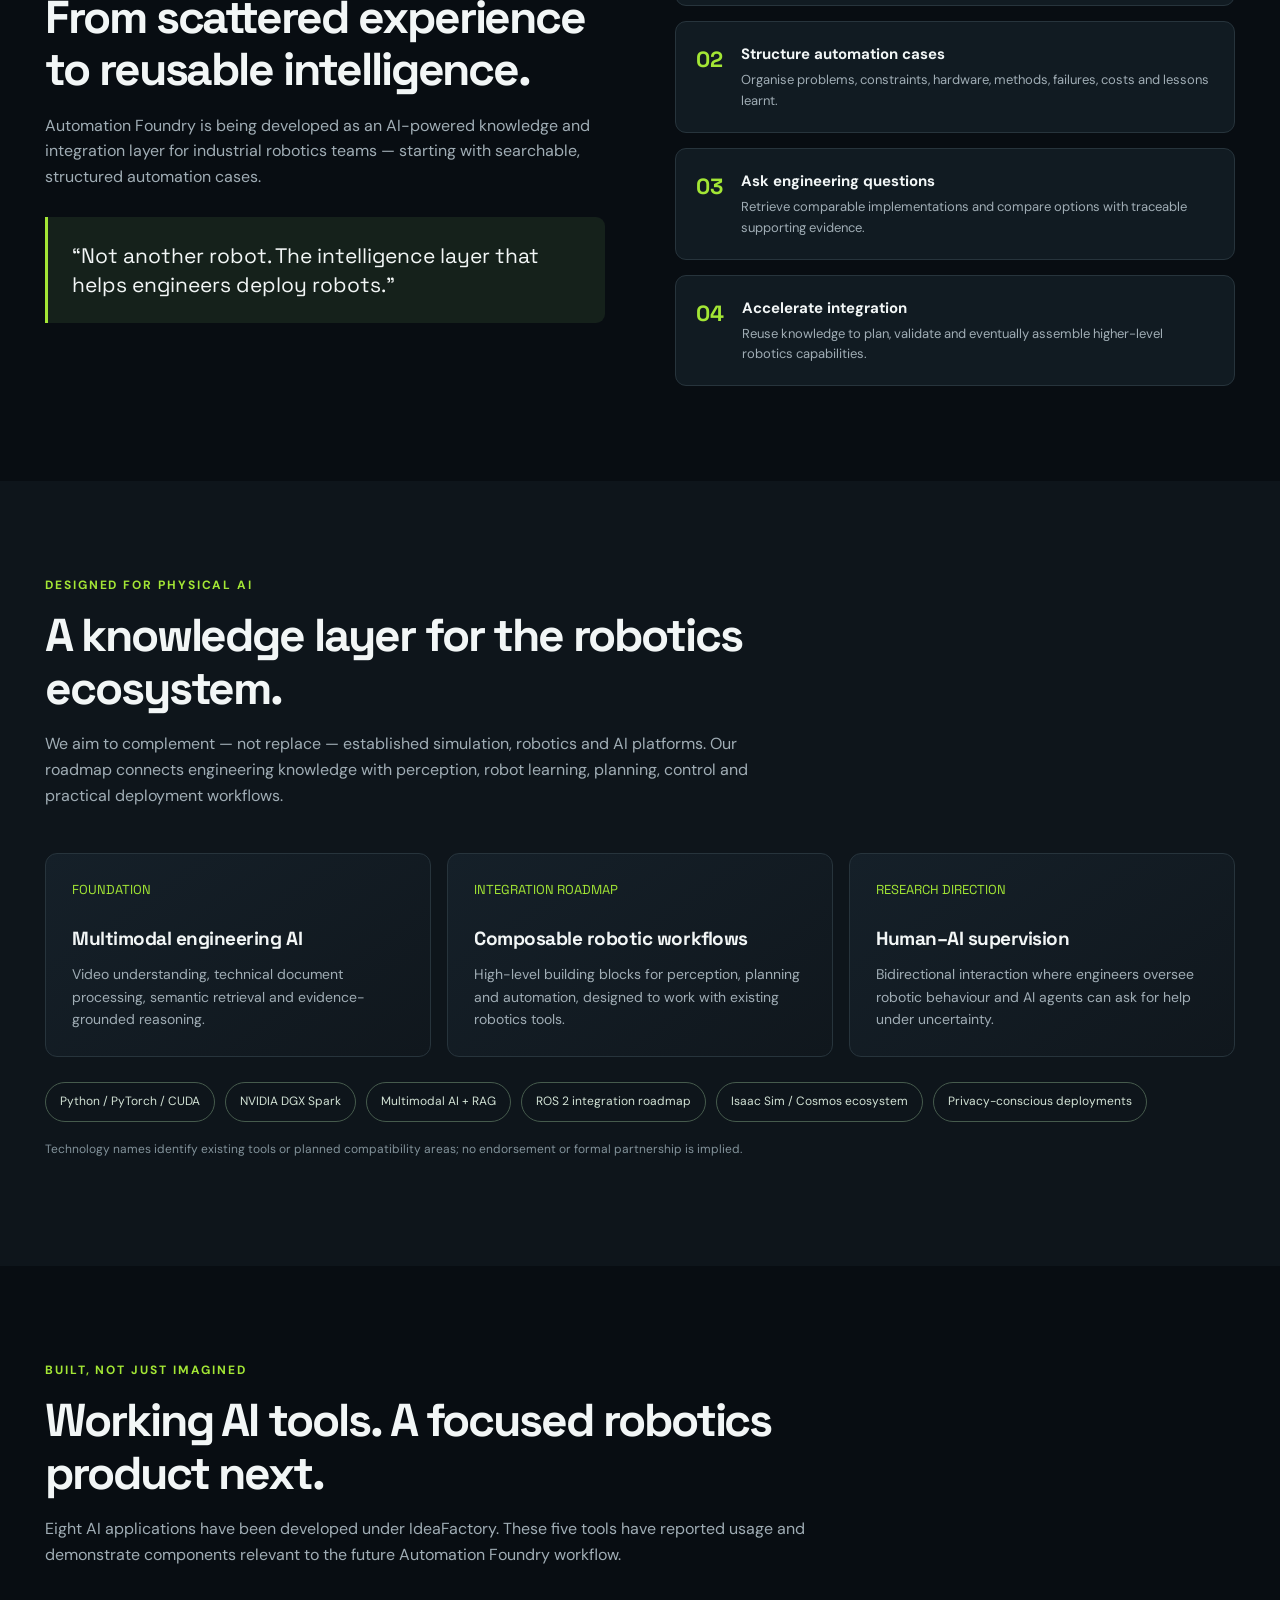
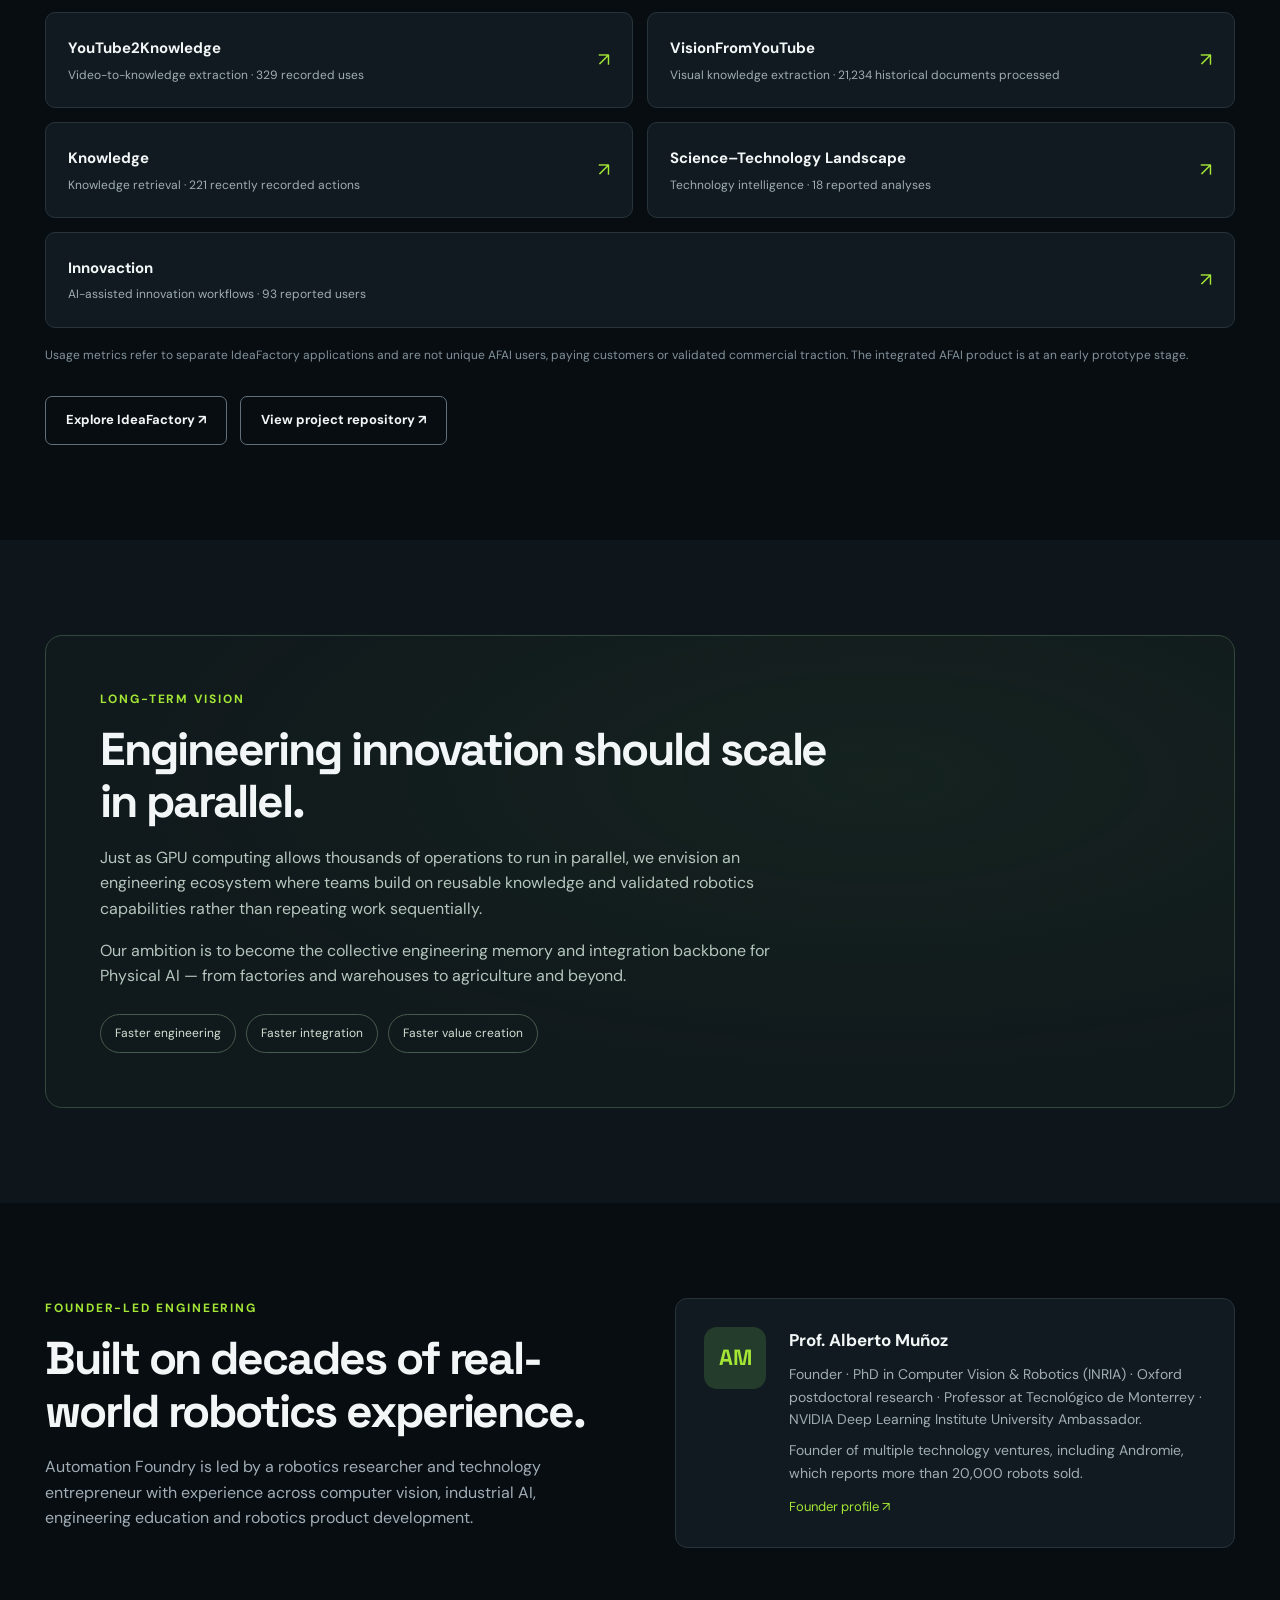
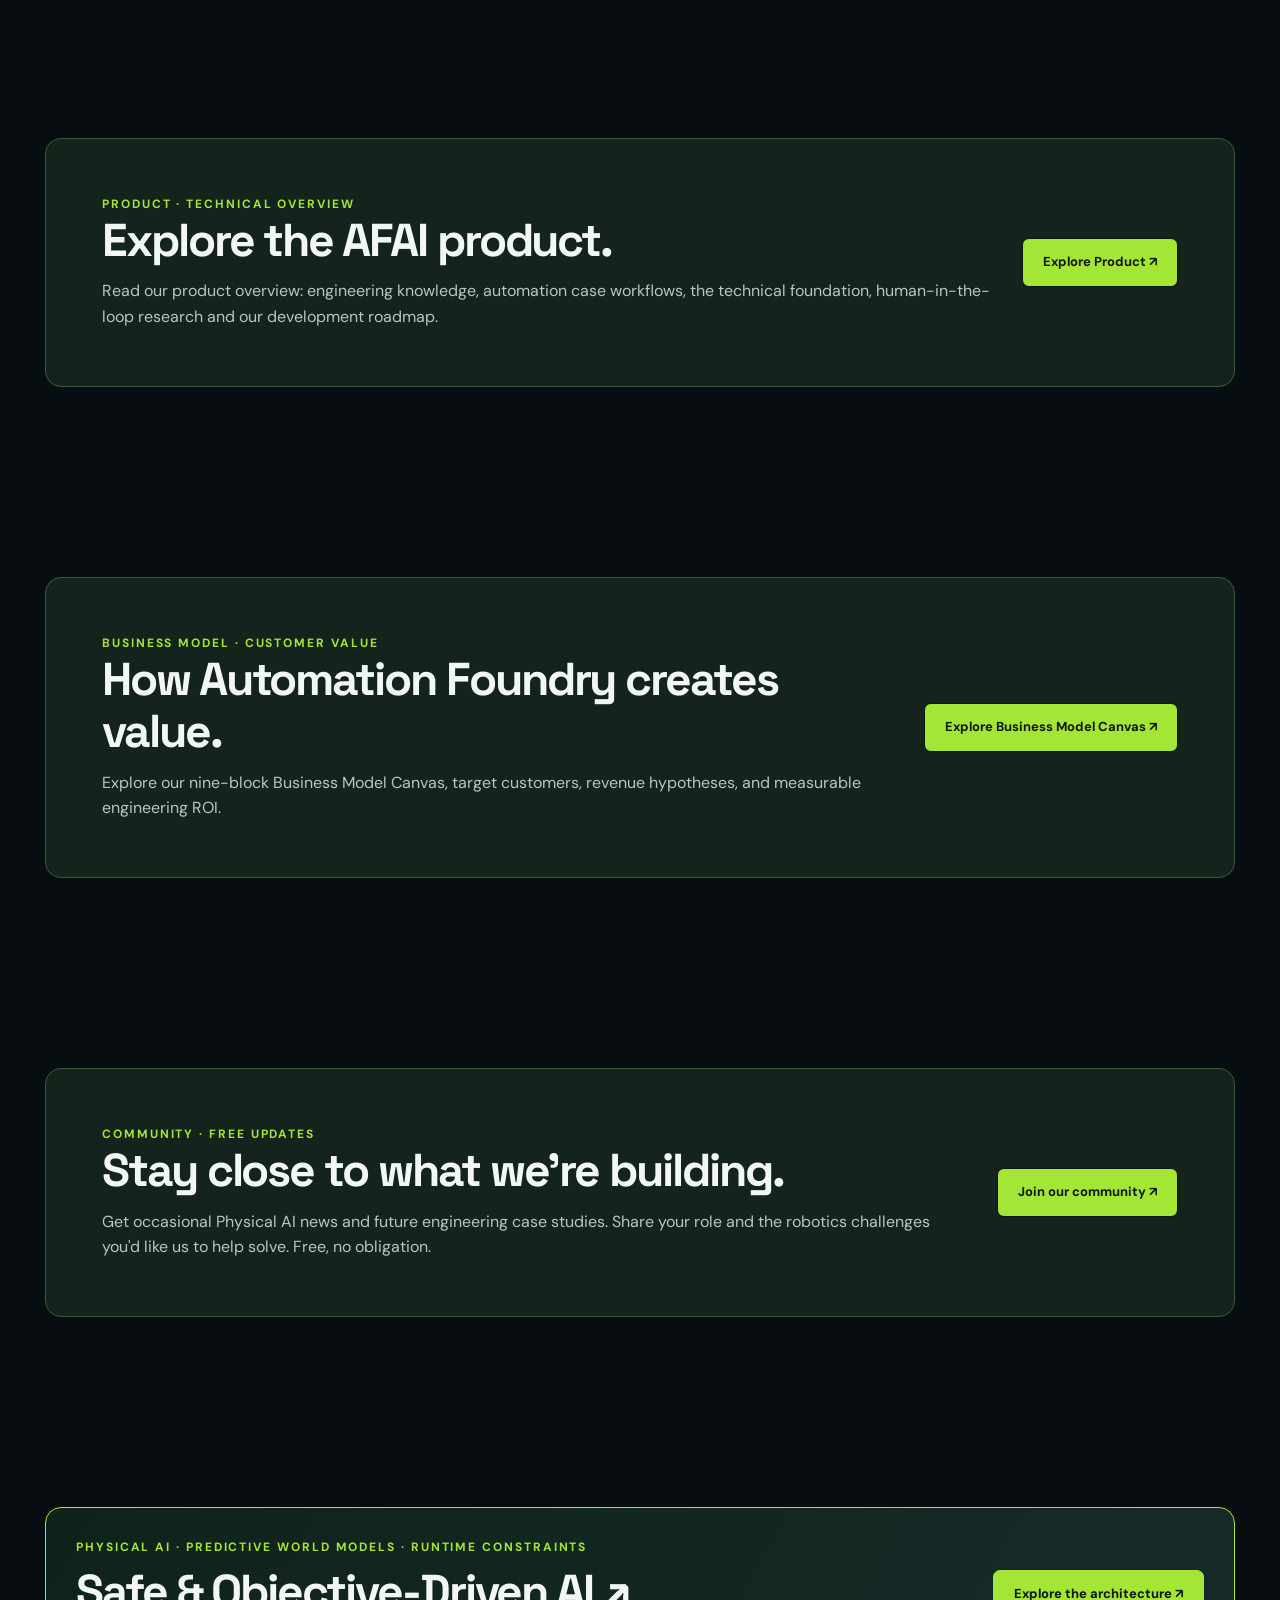
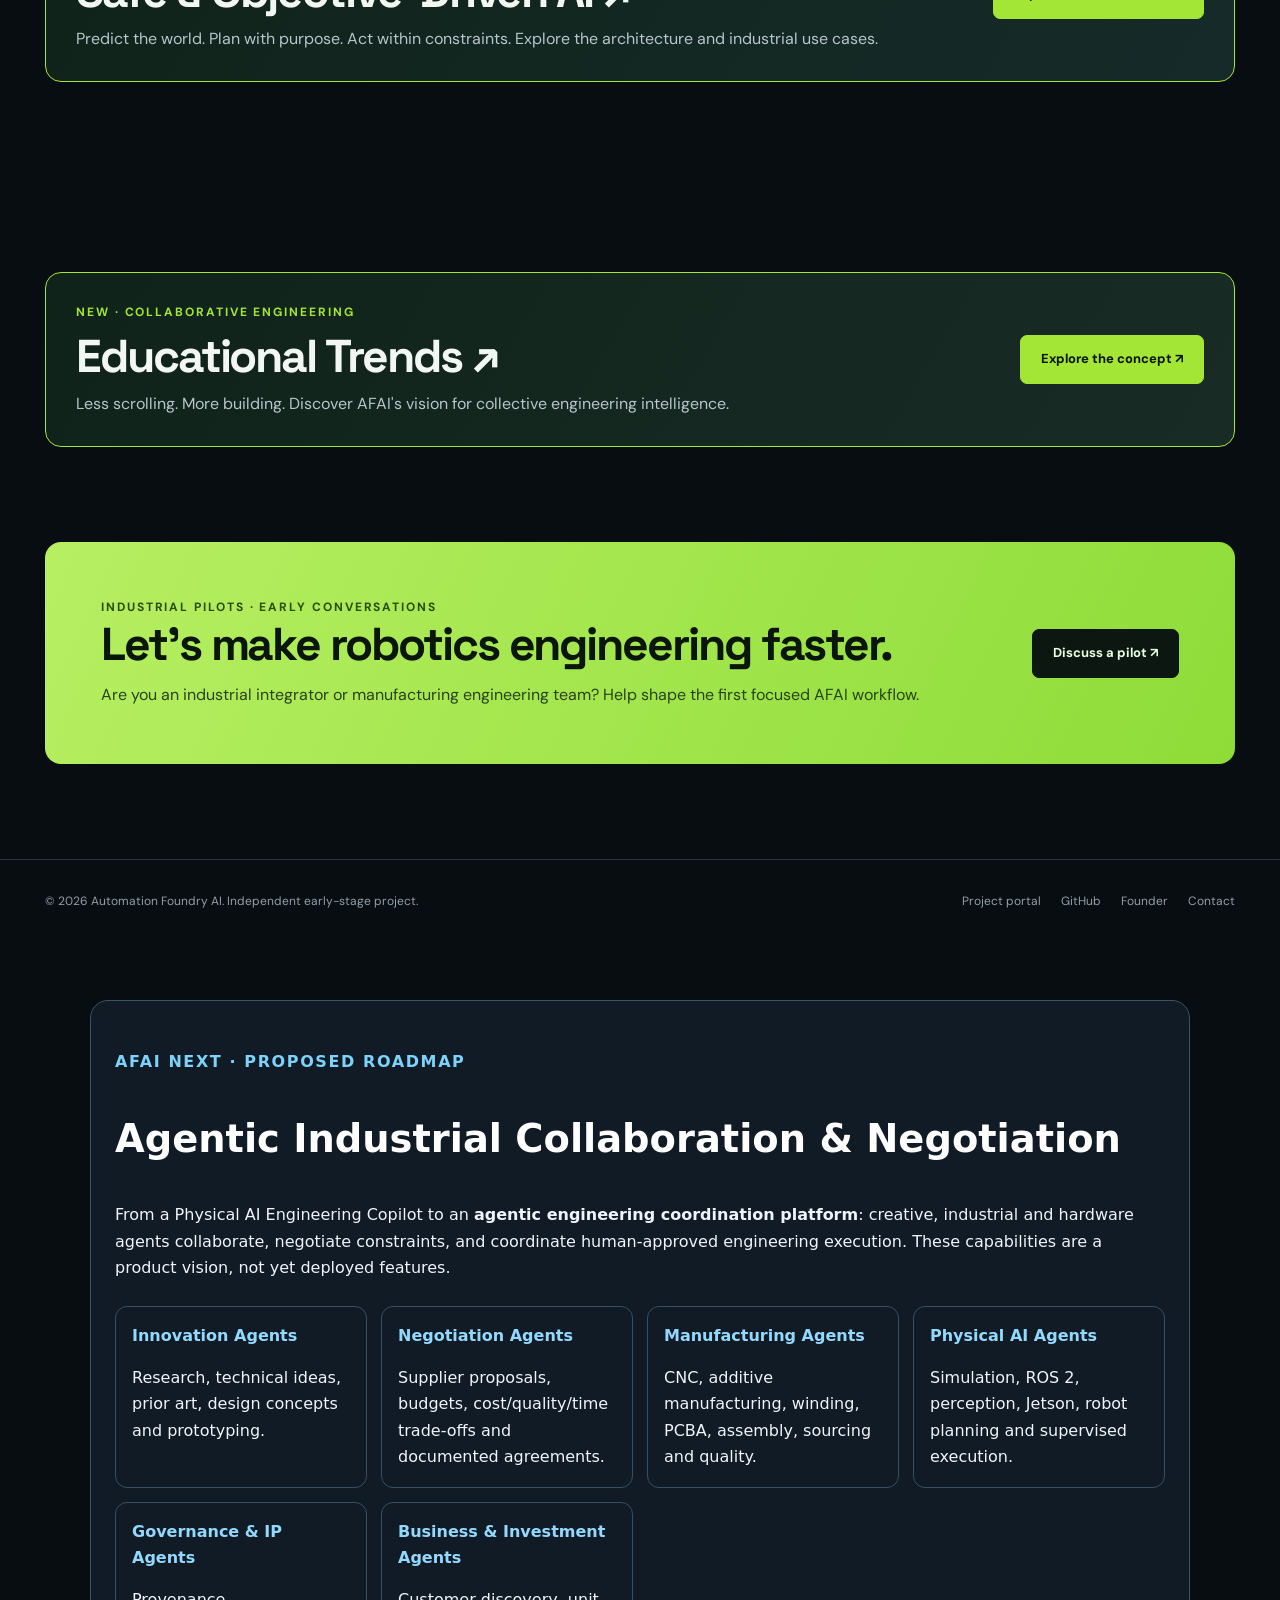
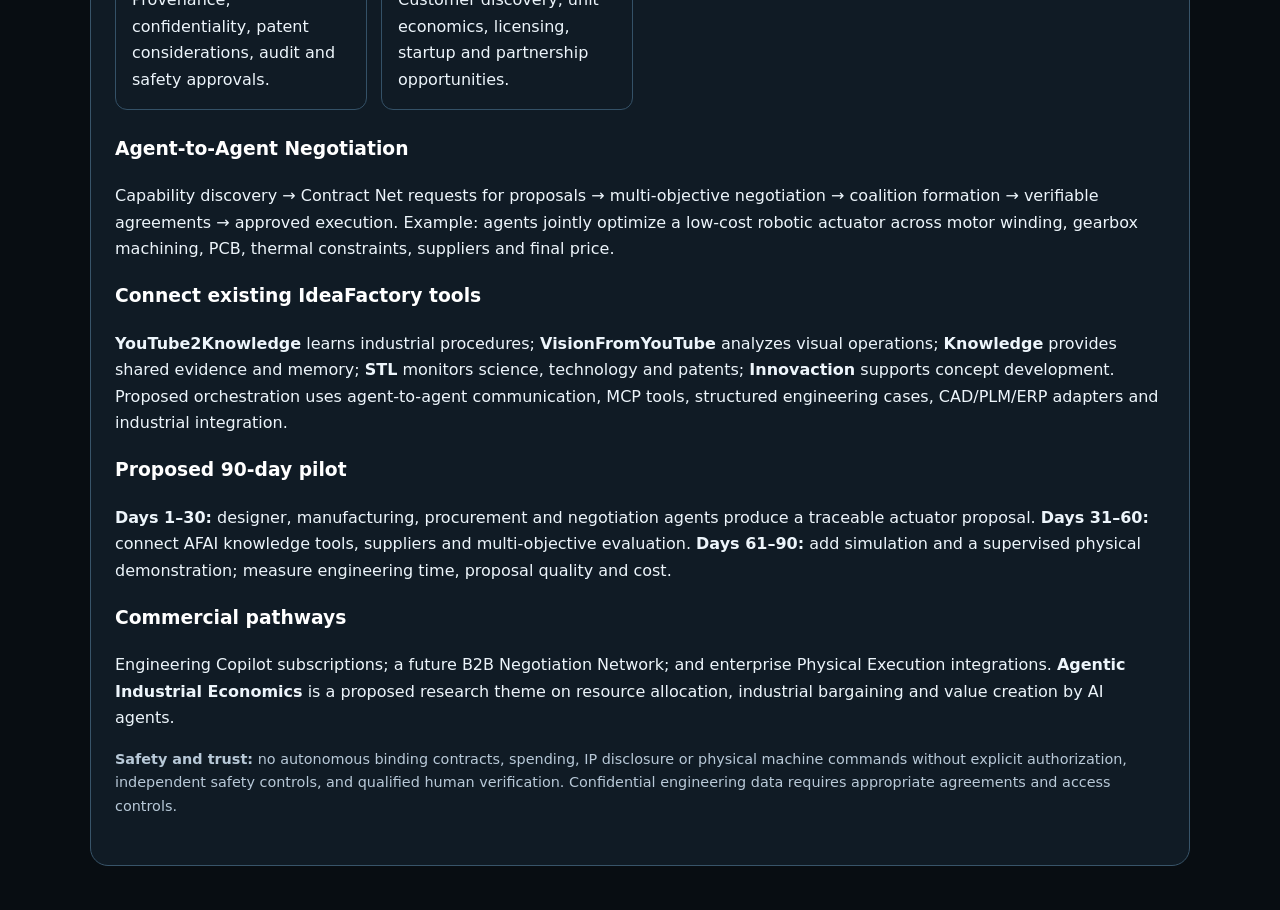
==== commit bf401ad7: "Apply approved knight logos to AFAI and Experiment headers" ====
--- a/index.html
+++ b/index.html
@@ -9,9 +9,9 @@
 :root{--bg:#080d12;--panel:#111920;--panel2:#15212a;--text:#f2f6f6;--muted:#a0adb5;--line:#27343c;--green:#a3e635;--green2:#76c82b;--max:1190px}*{box-sizing:border-box}html{scroll-behavior:smooth}body{margin:0;background:var(--bg);color:var(--text);font-family:'DM Sans',Arial,sans-serif;line-height:1.6}a{color:inherit;text-decoration:none}button{font:inherit}::selection{background:var(--green);color:#08100b}.container{width:min(calc(100% - 44px),var(--max));margin:auto}.eyebrow{color:var(--green);text-transform:uppercase;letter-spacing:.16em;font-size:12px;font-weight:700}.nav{height:80px;display:flex;align-items:center;justify-content:space-between;gap:18px}.navwrap{border-bottom:1px solid #ffffff12;position:sticky;top:0;background:#080d12eb;backdrop-filter:blur(18px);z-index:10}.brand{display:flex;align-items:center;gap:12px;font-family:'Space Grotesk';font-weight:700;font-size:18px;letter-spacing:-.03em}.logo{display:grid;place-items:center;width:40px;height:40px;background:var(--green);color:#08100b;clip-path:polygon(20% 0,80% 0,100% 50%,80% 100%,20% 100%,0 50%);font-weight:800;font-size:18px}.brand small{font-family:'DM Sans';display:block;color:var(--muted);font-size:10px;letter-spacing:.17em;font-weight:600;margin-top:-5px}.navlinks{display:flex;align-items:center;gap:30px;font-size:13px;color:#c7d0d5}.navlinks a:hover,.footer a:hover{color:var(--green)}.btn{display:inline-flex;align-items:center;justify-content:center;gap:10px;border:1px solid var(--green);background:var(--green);color:#0a1407;padding:13px 20px;border-radius:7px;font-weight:700;font-size:13px;transition:.2s;cursor:pointer}.btn:hover{background:#c3f875;transform:translateY(-1px)}.btn.ghost{background:transparent;color:var(--text);border-color:#60717b}.btn.ghost:hover{border-color:var(--green);color:var(--green)}.hero{position:relative;overflow:hidden;background:radial-gradient(ellipse 70% 80% at 85% 42%,#1d3d252e,transparent 70%);padding:100px 0 85px}.hero:before{content:'';position:absolute;inset:0;opacity:.18;background-image:linear-gradient(#3b544b33 1px,transparent 1px),linear-gradient(90deg,#3b544b33 1px,transparent 1px);background-size:58px 58px;mask-image:linear-gradient(90deg,transparent 12%,black 100%);pointer-events:none}.hero-grid{display:grid;grid-template-columns:1.08fr .92fr;align-items:center;gap:52px;position:relative}.hero h1{font-family:'Space Grotesk';font-size:clamp(47px,5.2vw,78px);letter-spacing:-.065em;line-height:1.06;margin:18px 0 24px;max-width:750px}.hero h1 em{color:var(--green);font-style:normal}.lead{font-size:18px;color:#bac6cd;max-width:620px}.actions{display:flex;gap:13px;flex-wrap:wrap;margin-top:31px}.proof{display:flex;gap:28px;flex-wrap:wrap;margin-top:47px}.proof div{border-left:2px solid var(--green);padding-left:14px}.proof strong{font-family:'Space Grotesk';font-size:25px;display:block;line-height:1.1}.proof span{font-size:12px;color:var(--muted)}.proof-note{font-size:11px;color:#87969f;margin-top:13px}.visual{border:1px solid #3c544c;background:linear-gradient(135deg,#14231d,#0c141b 50%,#101d24);border-radius:16px;box-shadow:0 25px 100px #0008;overflow:hidden;position:relative}.visual:before{content:'';position:absolute;width:300px;height:300px;background:#a3e63518;filter:blur(70px);top:0;right:0}.windowbar{padding:13px 17px;display:flex;align-items:center;gap:7px;border-bottom:1px solid #31443d;background:#0d171a}.dot{width:8px;height:8px;border-radius:50%;background:#4d625d}.windowbar span:last-child{margin-left:auto;color:#8caa9a;font-size:10px;letter-spacing:.12em}.vbody{padding:23px}.vtag{display:inline-flex;gap:8px;align-items:center;font-size:10px;letter-spacing:.12em;color:#a7e36e;text-transform:uppercase}.pulse{width:7px;height:7px;border-radius:50%;background:var(--green);box-shadow:0 0 0 5px #a3e6351c}.prompt{border:1px solid #3a5146;border-radius:9px;padding:17px;margin-top:14px;font-size:14px;background:#172720;color:#f2f8ee}.prompt small{display:block;color:#93a89a;font-size:11px;margin-bottom:7px}.arrowdown{height:39px;display:grid;place-items:center;color:var(--green)}.flowbox{background:#0c171a;border:1px solid #34453f;border-radius:9px;padding:13px 15px;display:flex;gap:12px;align-items:center;margin-bottom:9px}.flowicon{background:#a3e6351b;border:1px solid #a3e63555;color:var(--green);width:35px;height:35px;display:grid;place-items:center;border-radius:8px;font-weight:700}.flowbox strong{font-size:12px;display:block}.flowbox small{font-size:10px;color:#9bada7}.flowbox .status{margin-left:auto;font-size:10px;color:var(--green)}.result{background:#1d3428;border:1px solid #53754e;border-radius:9px;padding:15px;margin-top:15px}.result strong{font-size:12px;color:#c7f8a4}.result p{font-size:12px;margin:6px 0 0;color:#c6d4ca}.section{padding:95px 0}.section.alt{background:#0e151b}.sectionhead{max-width:760px;margin-bottom:45px}.section h2{font-family:'Space Grotesk';font-size:clamp(32px,3.6vw,49px);line-height:1.14;letter-spacing:-.045em;margin:14px 0 17px}.sectionhead p,.section-intro{color:var(--muted);font-size:16px}.cards{display:grid;grid-template-columns:repeat(3,1fr);gap:16px}.card{border:1px solid var(--line);border-radius:12px;padding:26px;background:linear-gradient(145deg,#152029,#10171d);transition:.2s}.card:hover{border-color:#68884c;transform:translateY(-3px)}.number{font-family:'Space Grotesk';font-size:13px;color:var(--green)}.card h3{font-family:'Space Grotesk';font-size:19px;letter-spacing:-.025em;margin:23px 0 9px}.card p{font-size:14px;color:var(--muted);margin:0}.split{display:grid;grid-template-columns:1fr 1fr;gap:70px;align-items:center}.steps{display:grid;gap:15px}.step{display:flex;gap:18px;padding:20px;border:1px solid var(--line);border-radius:11px;background:#111b22}.step b{font-family:'Space Grotesk';color:var(--green);font-size:22px}.step strong{display:block;font-size:15px;margin-bottom:4px}.step p{color:var(--muted);font-size:13px;margin:0}.quote{padding:24px;border-left:3px solid var(--green);background:#15211b;border-radius:0 9px 9px 0;font-family:'Space Grotesk';font-size:21px;line-height:1.4;margin-top:27px}.apps{display:grid;grid-template-columns:repeat(2,1fr);gap:14px}.app{display:flex;justify-content:space-between;gap:20px;padding:22px;border:1px solid var(--line);border-radius:10px;background:#111a20;align-items:center}.app:hover{border-color:var(--green)}.app strong{font-size:15px}.app p{font-size:12px;color:var(--muted);margin:5px 0 0}.app .link{color:var(--green);font-size:19px}.app:nth-child(5){grid-column:1/-1}.footnote{color:#82929a;font-size:12px;margin-top:18px}.vision{background:radial-gradient(ellipse at 70% 30%,#253f263d,transparent 65%),#10191c;border:1px solid #31483b;border-radius:17px;padding:54px}.vision h2{max-width:750px}.vision p{max-width:720px;color:#b5c6bd}.chips{display:flex;flex-wrap:wrap;gap:10px;margin-top:25px}.chip{padding:9px 14px;border:1px solid #465b4d;border-radius:50px;color:#d2e2d5;font-size:12px}.founder{display:flex;align-items:flex-start;gap:23px;border:1px solid var(--line);background:#111a20;padding:28px;border-radius:12px}.avatar{width:62px;height:62px;flex-shrink:0;border-radius:13px;background:#243c2b;color:var(--green);display:grid;place-items:center;font-family:'Space Grotesk';font-weight:700;font-size:22px}.founder strong{font-size:17px}.founder p{font-size:14px;color:var(--muted);margin:9px 0}.cta{background:linear-gradient(115deg,#b7ef62,#8edc38);color:#0b160a;border-radius:16px;padding:56px;display:flex;justify-content:space-between;gap:28px;align-items:center}.cta h2{color:#0b160a;margin:0 0 12px}.cta p{color:#2a421d;margin:0}.cta .btn{background:#0c1711;color:#e9ffe2;border-color:#0c1711;white-space:nowrap}.footer{padding:32px 0 45px;border-top:1px solid var(--line);color:#91a0a7;font-size:12px}.footer .container{display:flex;justify-content:space-between;gap:20px;flex-wrap:wrap}.footerlinks{display:flex;gap:20px;flex-wrap:wrap}.menu{display:none;background:transparent;color:white;border:1px solid var(--line);padding:7px 11px;border-radius:6px}@media(max-width:900px){.hero-grid,.split{grid-template-columns:1fr}.hero{padding:65px 0}.visual{max-width:650px}.cards{grid-template-columns:1fr 1fr}.navlinks{gap:15px}.navlinks a:nth-child(2),.navlinks a:nth-child(3){display:none}}@media(max-width:600px){.container{width:min(calc(100% - 30px),var(--max))}.nav{height:70px}.navlinks{display:none}.menu{display:block}.navlinks.open{display:flex;position:absolute;top:69px;left:0;right:0;padding:20px;background:#101920;flex-direction:column;align-items:stretch;border-bottom:1px solid var(--line)}.navlinks.open a:nth-child(2),.navlinks.open a:nth-child(3){display:block}.hero h1{font-size:45px}.lead{font-size:16px}.section{padding:65px 0}.cards,.apps{grid-template-columns:1fr}.app:nth-child(5){grid-column:auto}.vision{padding:27px}.cta{padding:30px;display:block}.cta .btn{margin-top:23px}.proof{gap:17px}.proof strong{font-size:21px}}
 @media(min-width:601px){.nav{height:auto;min-height:80px;flex-wrap:wrap;padding:16px 0}.navlinks{flex-wrap:wrap;gap:14px}}
 </style>
-</head>
+<style>.brand-art{position:relative;display:block;width:min(360px,65vw);aspect-ratio:1340/330;overflow:hidden;flex-shrink:0}.brand-art img{position:absolute;display:block;width:114.6269%;max-width:none;height:auto;left:-8.209%;top:-39.394%}.brand-art.experiment-art{width:min(460px,100%);aspect-ratio:1340/330}.brand-art.experiment-art img{top:-163.636%}@media(max-width:600px){.brand-art{width:min(275px,65vw)}}</style></head>
 <body>
-<div class="navwrap"><nav class="container nav" aria-label="Main navigation"><a class="brand" href="#top"><span class="logo">A</span><span>Automation Foundry <small>ARTIFICIAL INTELLIGENCE</small></span></a><button class="menu" id="menu" aria-label="Toggle menu" aria-expanded="false">Menu ☰</button><div class="navlinks" id="navlinks"><a href="./experiment.html">Experiment</a><a href="#problem">The problem</a><a href="#how">How it works</a><a href="#technology">Technology</a><a href="./product.html">Product</a><a href="./educational-trends.html">Educational Trends</a><a href="./objective-driven-ai.html">Safe &amp; Objective-Driven AI</a><a href="#applications">Working AI apps</a><a class="btn" href="mailto:luisalbertomunozubando@gmail.com?subject=Automation%20Foundry%20AI%20Pilot%20Enquiry">Explore a pilot ↗</a></div></nav></div>
+<div class="navwrap"><nav class="container nav" aria-label="Main navigation"><a class="brand-art" href="#top" aria-label="Automation Foundry Artificial Intelligence"><img src="assets/afai-brand-family.png" alt="" width="1536" height="1024" fetchpriority="high"></a><button class="menu" id="menu" aria-label="Toggle menu" aria-expanded="false">Menu ☰</button><div class="navlinks" id="navlinks"><a href="./experiment.html">Experiment</a><a href="#problem">The problem</a><a href="#how">How it works</a><a href="#technology">Technology</a><a href="./product.html">Product</a><a href="./educational-trends.html">Educational Trends</a><a href="./objective-driven-ai.html">Safe &amp; Objective-Driven AI</a><a href="#applications">Working AI apps</a><a class="btn" href="mailto:luisalbertomunozubando@gmail.com?subject=Automation%20Foundry%20AI%20Pilot%20Enquiry">Explore a pilot ↗</a></div></nav></div>
 <main id="top"><section class="hero"><div class="container hero-grid"><div><div class="eyebrow">Physical AI · Engineering intelligence · Industrial robotics</div><h1>Physical AI<br><em>Engineering</em><br>Copilot.</h1><p class="lead">Turn engineering experience into deployable robotic intelligence. Find what worked, understand what failed, and build the next automation solution faster.</p><div class="actions"><a class="btn ghost" href="./experiment.html">Experiment</a><a class="btn" href="mailto:luisalbertomunozubando@gmail.com?subject=Automation%20Foundry%20AI%20Pilot%20Enquiry">Explore an industrial pilot ↗</a><a class="btn ghost" href="#how">See how it works ↓</a></div><div class="proof"><div><strong>8</strong><span>Working AI applications<br>in IdeaFactory</span></div><div><strong>21k+</strong><span>Historical documents processed<br>in VisionFromYouTube</span></div><div><strong>25+ yrs</strong><span>Founder experience<br>in robotics &amp; AI</span></div></div><p class="proof-note">Figures relate to existing IdeaFactory tools, not AFAI customer traction.</p></div><div class="visual" aria-label="Illustrative future workflow of Automation Foundry"><div class="windowbar"><i class="dot"></i><i class="dot"></i><i class="dot"></i><span>AFAI / ENGINEERING WORKFLOW · CONCEPT</span></div><div class="vbody"><div class="vtag"><i class="pulse"></i>Engineering copilot · illustrative workflow</div><div class="prompt"><small>ENGINEERING CHALLENGE</small>How can we automate mixed-part bin picking with variable lighting and limited floor space?</div><div class="arrowdown">↓</div><div class="flowbox"><div class="flowicon">01</div><div><strong>Retrieve comparable projects</strong><small>Technical reports · videos · field notes</small></div><span class="status">SEARCH</span></div><div class="flowbox"><div class="flowicon">02</div><div><strong>Compare engineering approaches</strong><small>Vision · grippers · constraints · failure modes</small></div><span class="status">REASON</span></div><div class="flowbox"><div class="flowicon">03</div><div><strong>Generate an evidence-backed plan</strong><small>Candidate solutions · validation checklist</small></div><span class="status">PLAN</span></div><div class="result"><strong>↗ Engineering recommendation</strong><p>Compare 3D perception options, evaluate grasp reliability, and validate cycle time against documented constraints.</p></div></div></div></div></section>
 <section id="knowledge-console" class="section alt" aria-labelledby="console-title"><div class="container"><div class="sectionhead"><span class="eyebrow">AFAI KNOWLEDGE & AGENT CONSOLE · EARLY ACCESS</span><h2 id="console-title">Ask your industrial knowledge. Orchestrate what comes next.</h2><p>One prompt for whitepapers, engineering reports, PDFs, charts, generated application outputs, simulations and — with approved integrations — industrial agents, robots and IoT. For the private pilot, questions can be answered by a Spark-hosted LLM and archived to Google Docs once the secure gateway is deployed. Repository retrieval and agent/device execution are not connected.</p></div><div style="display:grid;grid-template-columns:repeat(auto-fit,minmax(280px,1fr));gap:20px"><div style="background:#14212a;border:1px solid #3b5360;border-radius:16px;padding:25px"><label for="afai-tier" style="display:block;margin-bottom:8px;font-weight:700">Explore an access tier</label><select id="afai-tier" style="width:100%;padding:12px;background:#091219;color:white;border:1px solid #58717c;border-radius:8px"><option value="student">Student — educational resources</option><option value="silver" selected>Silver — knowledge discovery</option><option value="gold">Gold — analysis & visualization</option><option value="platinum">Platinum — collaborative agents</option><option value="enterprise">Enterprise — on-premise & industrial IoT</option></select><p id="afai-tier-info" style="color:#c1d0d8;font-size:13px" aria-live="polite">Silver preview: search public engineering resources and express research interests. Account verification and private indexing are not yet active.</p><label for="afai-intent" style="display:block;margin:16px 0 8px;font-weight:700">What would you like to do?</label><select id="afai-intent" style="width:100%;padding:12px;background:#091219;color:white;border:1px solid #58717c;border-radius:8px"><option value="search">Search knowledge & reports</option><option value="analyze">Request analysis / visualization</option><option value="simulate">Request simulation</option><option value="agents">Plan agent collaboration</option><option value="iot">Plan robot / IoT instruction</option></select><label for="afai-query" style="display:block;margin:16px 0 8px;font-weight:700">Knowledge prompt</label><textarea id="afai-query" rows="4" maxlength="2000" placeholder="Example: Find whitepapers about robotic actuators, compare winding techniques and suggest a simulation..." style="width:100%;padding:13px;background:#091219;color:white;border:1px solid #58717c;border-radius:8px;font:inherit;resize:vertical"></textarea><button type="button" id="afai-submit" class="btn" style="margin-top:13px">Explore request →</button><div id="afai-response" role="status" aria-live="polite" style="margin-top:18px;color:#d8e6ed;font-size:14px"></div></div><div style="border:1px solid #304651;border-radius:16px;padding:25px;background:#0d171e"><h3 style="margin-top:0;color:#a3e635">One shared output repository</h3><p style="color:#c1d0d8">Planned ingestion from YouTube2Knowledge, VisionFromYouTube, Knowledge, STL, Innovaction and future AFAI apps.</p><ul style="padding-left:19px;color:#c1d0d8"><li>Whitepapers, PDFs, technical reports and citations</li><li>Charts, images, videos and structured datasets</li><li>Simulation artifacts, logs and reproducible parameters</li><li>Agent proposals, negotiations, approvals and outcomes</li><li>Project-level privacy, ownership and access controls</li></ul><h3 style="color:#a3e635">Access roadmap</h3><p style="font-size:13px;color:#c1d0d8"><strong>Student:</strong> learning and public content<br><strong>Silver:</strong> discovery and interest profiles<br><strong>Gold:</strong> advanced analysis, plots and exports<br><strong>Platinum:</strong> collaborative agent workflows<br><strong>Enterprise:</strong> on-premise, private connectors, robots and IoT</p><p style="font-size:12px;color:#9bb0ba">Tier selection is an illustrative preview, not authentication or a purchase. Industrial actions require verified identity, scoped authorization, safety interlocks and explicit human approval.</p></div></div></div></section>
 
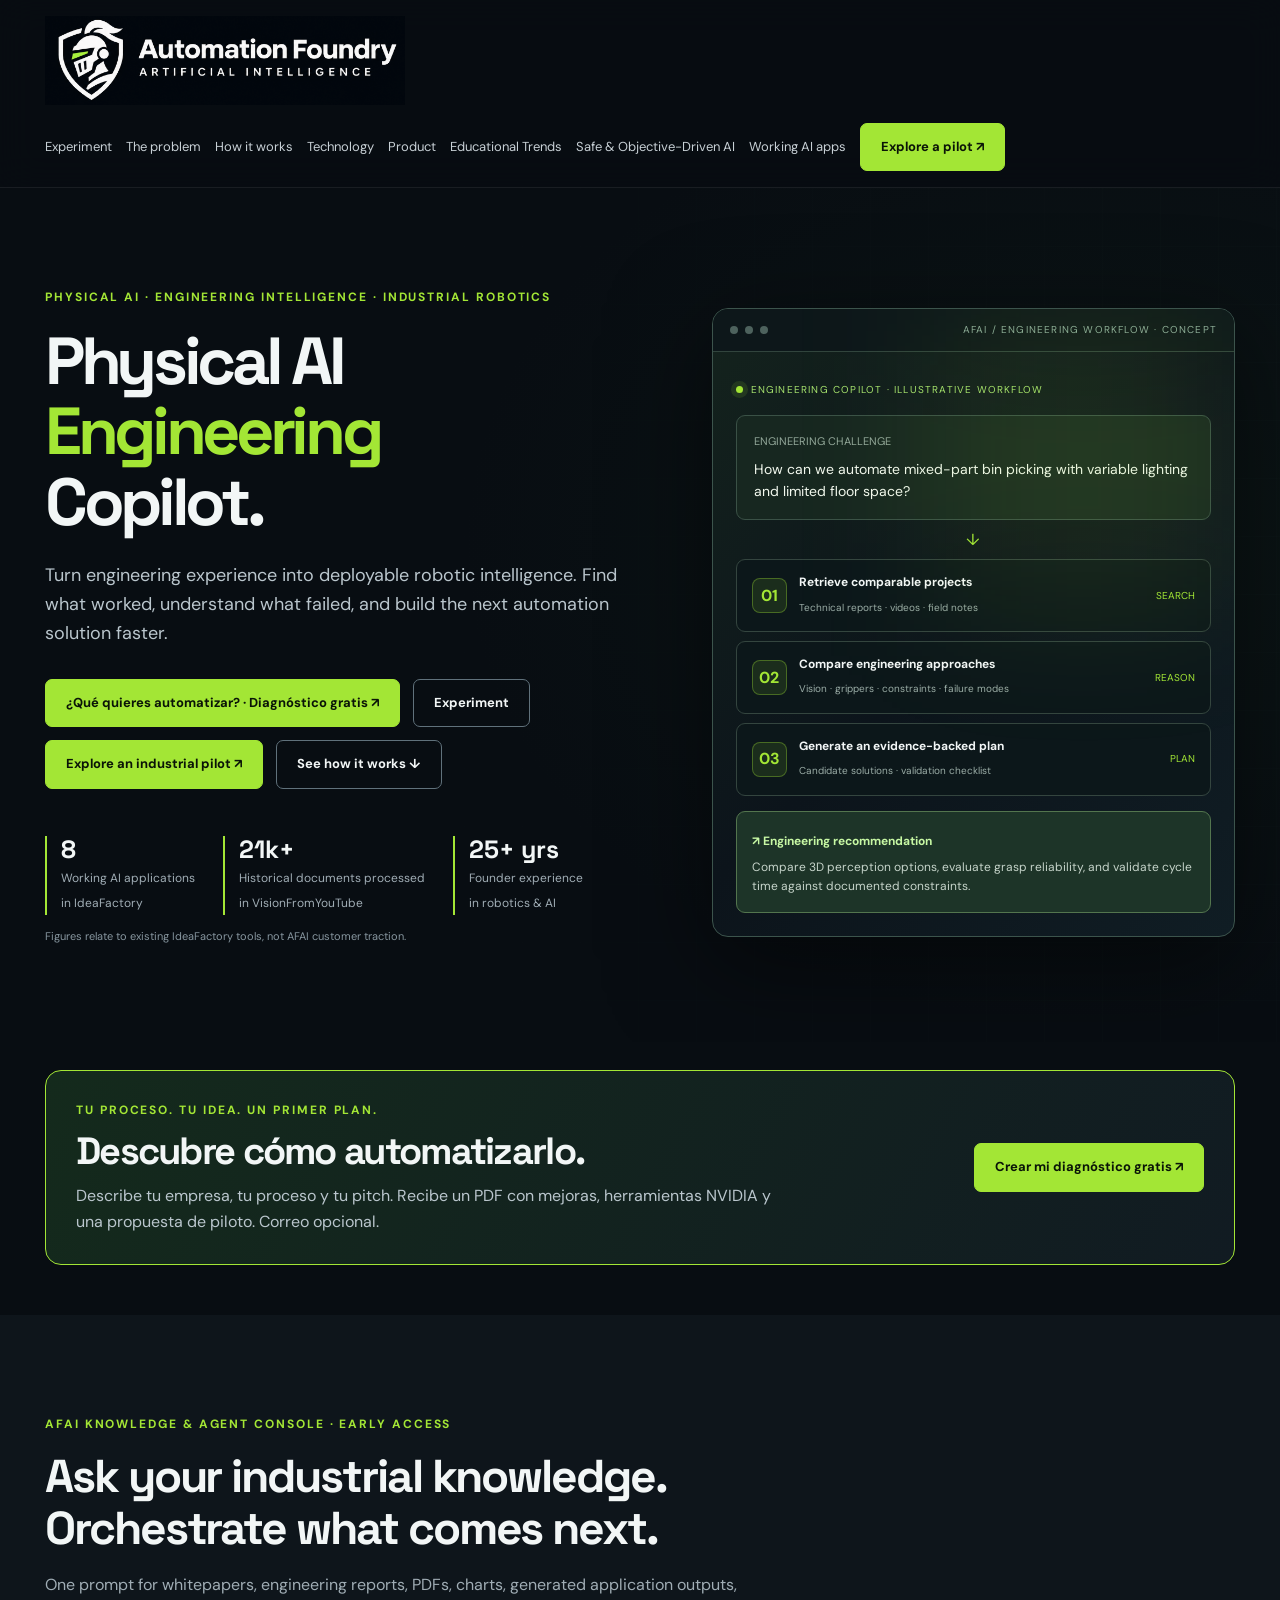
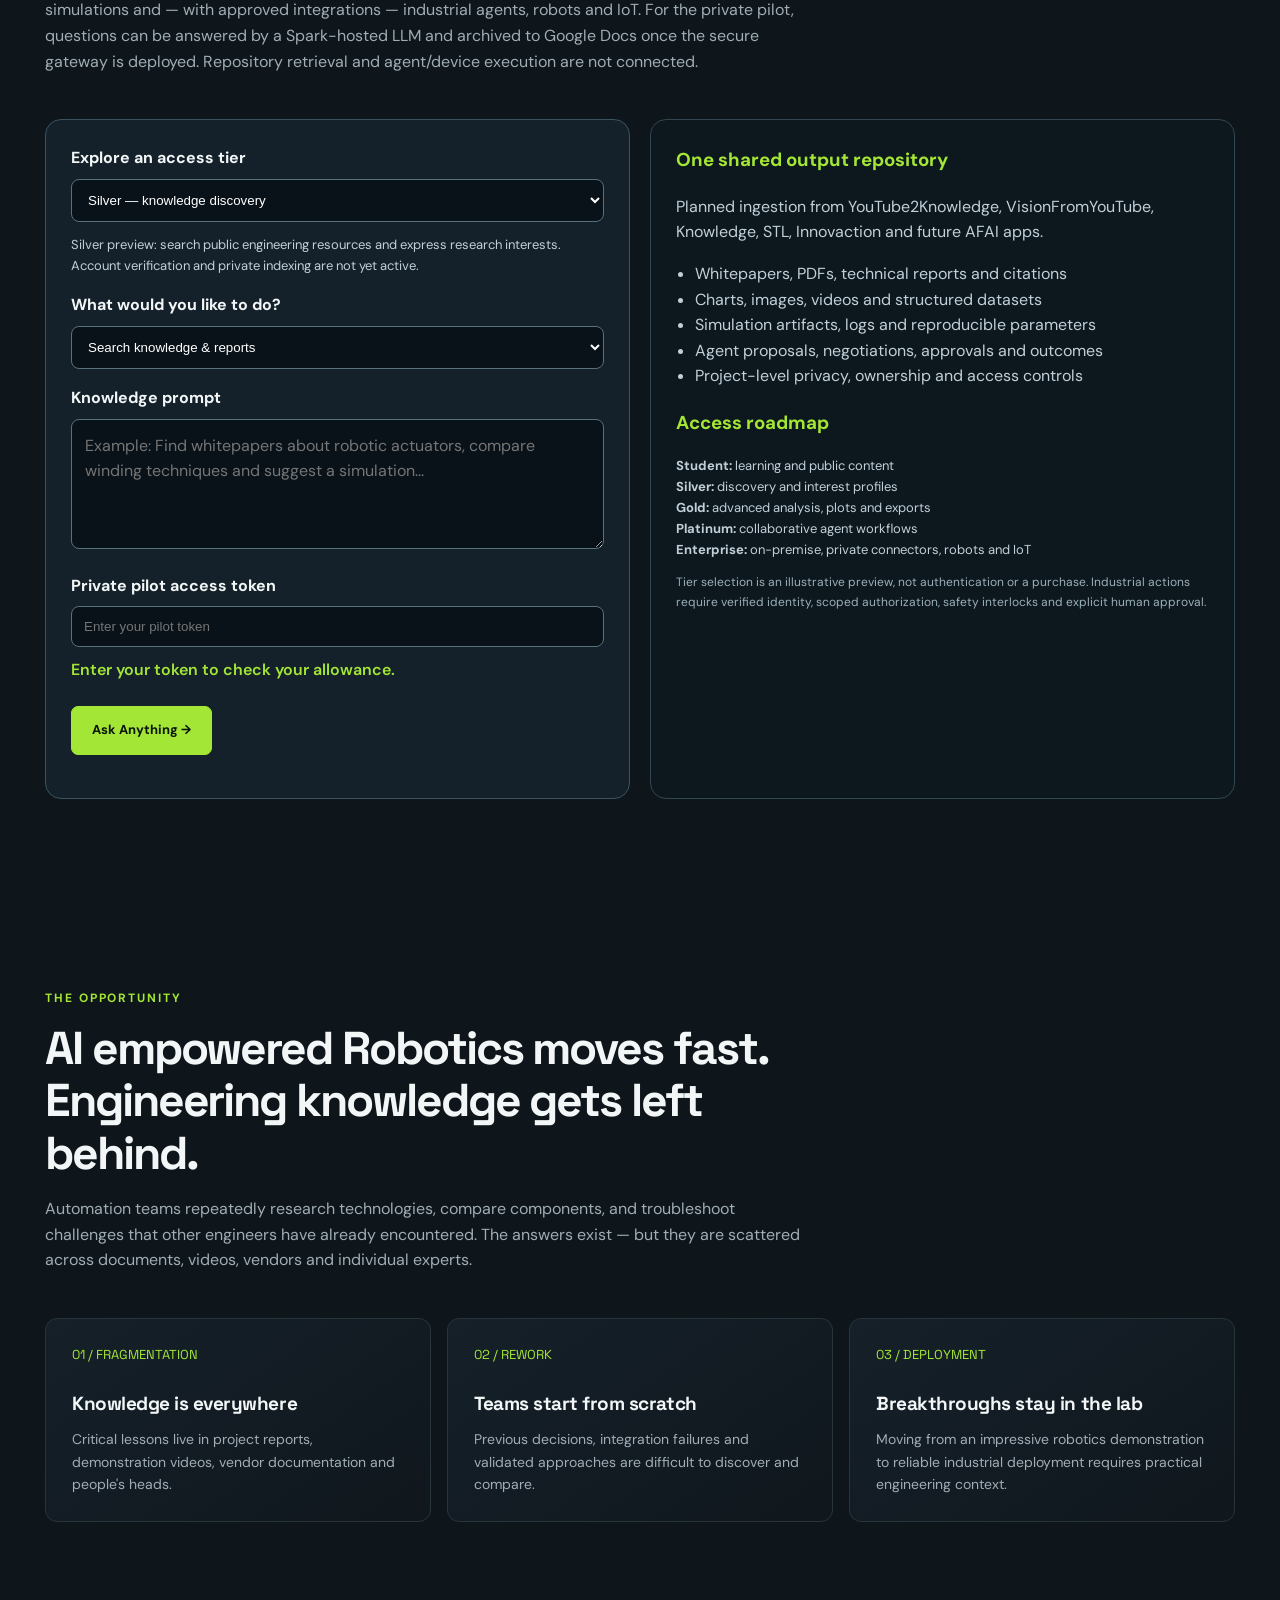
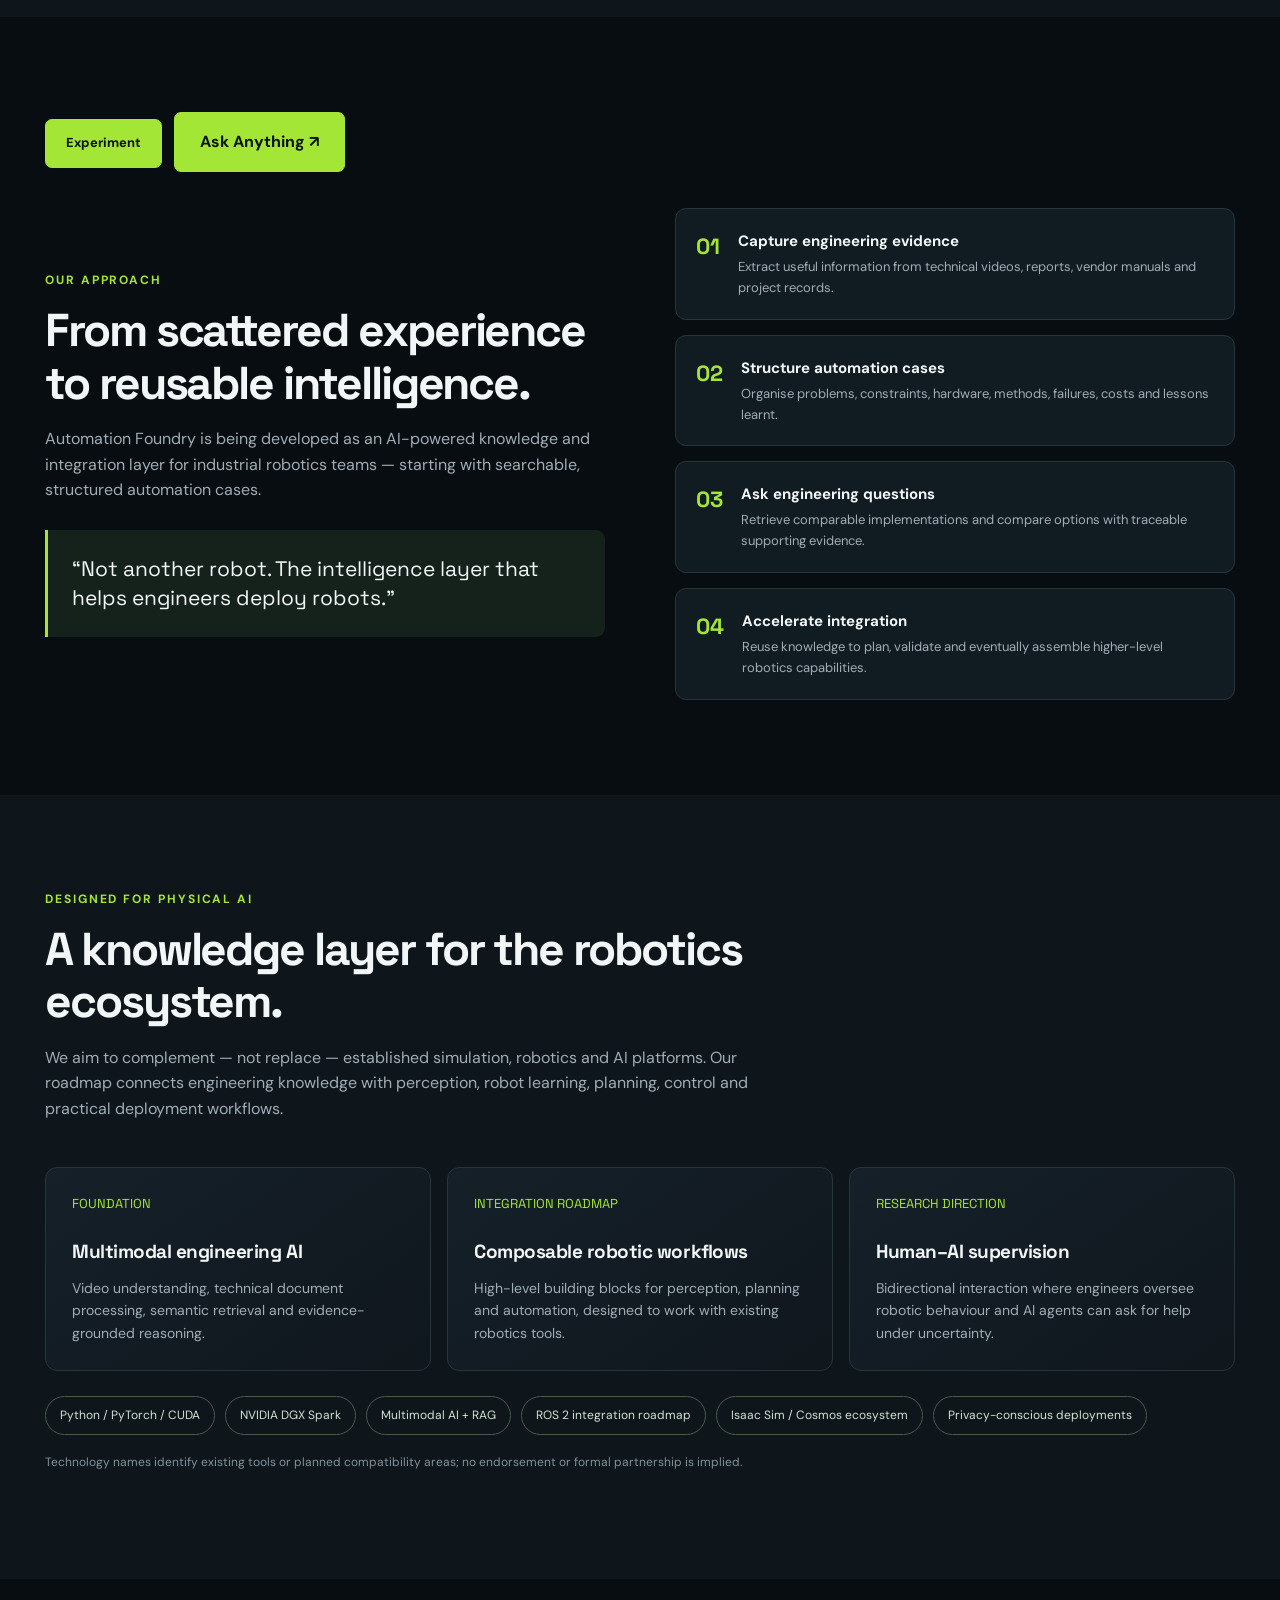
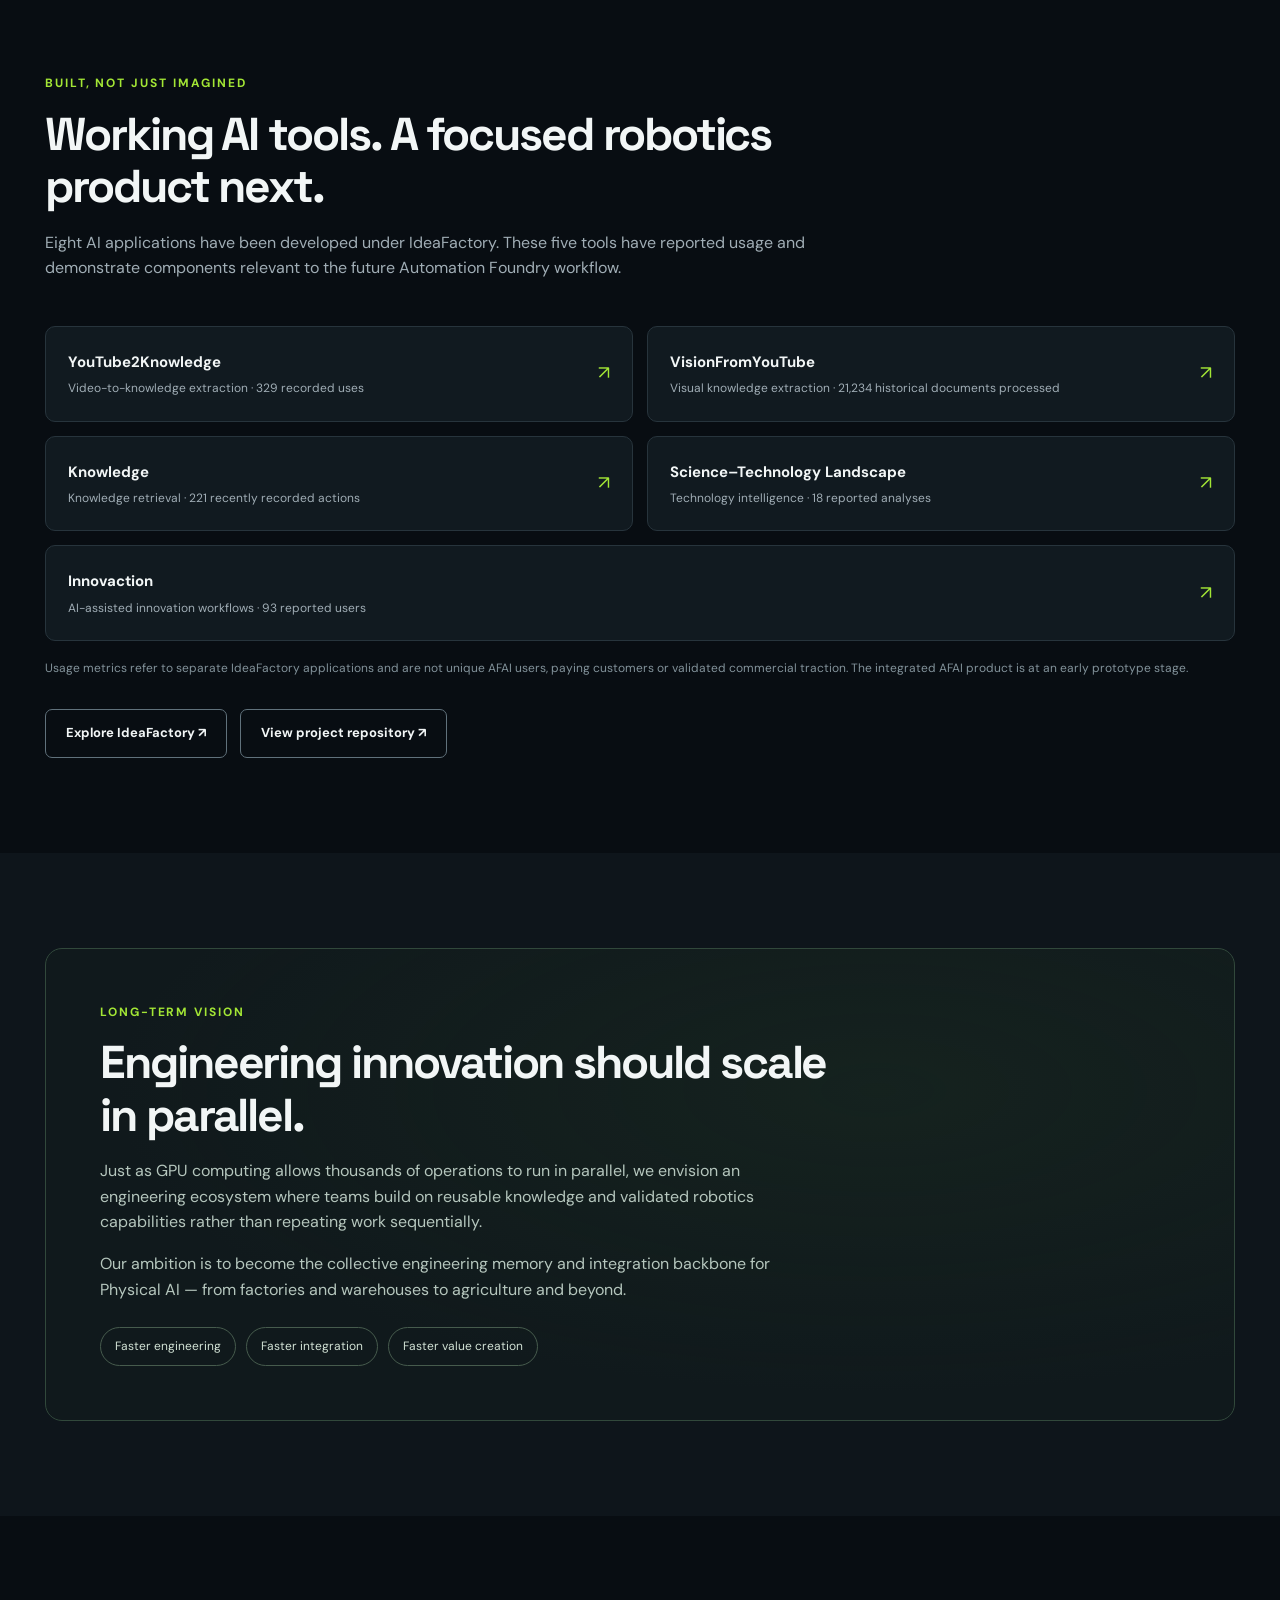
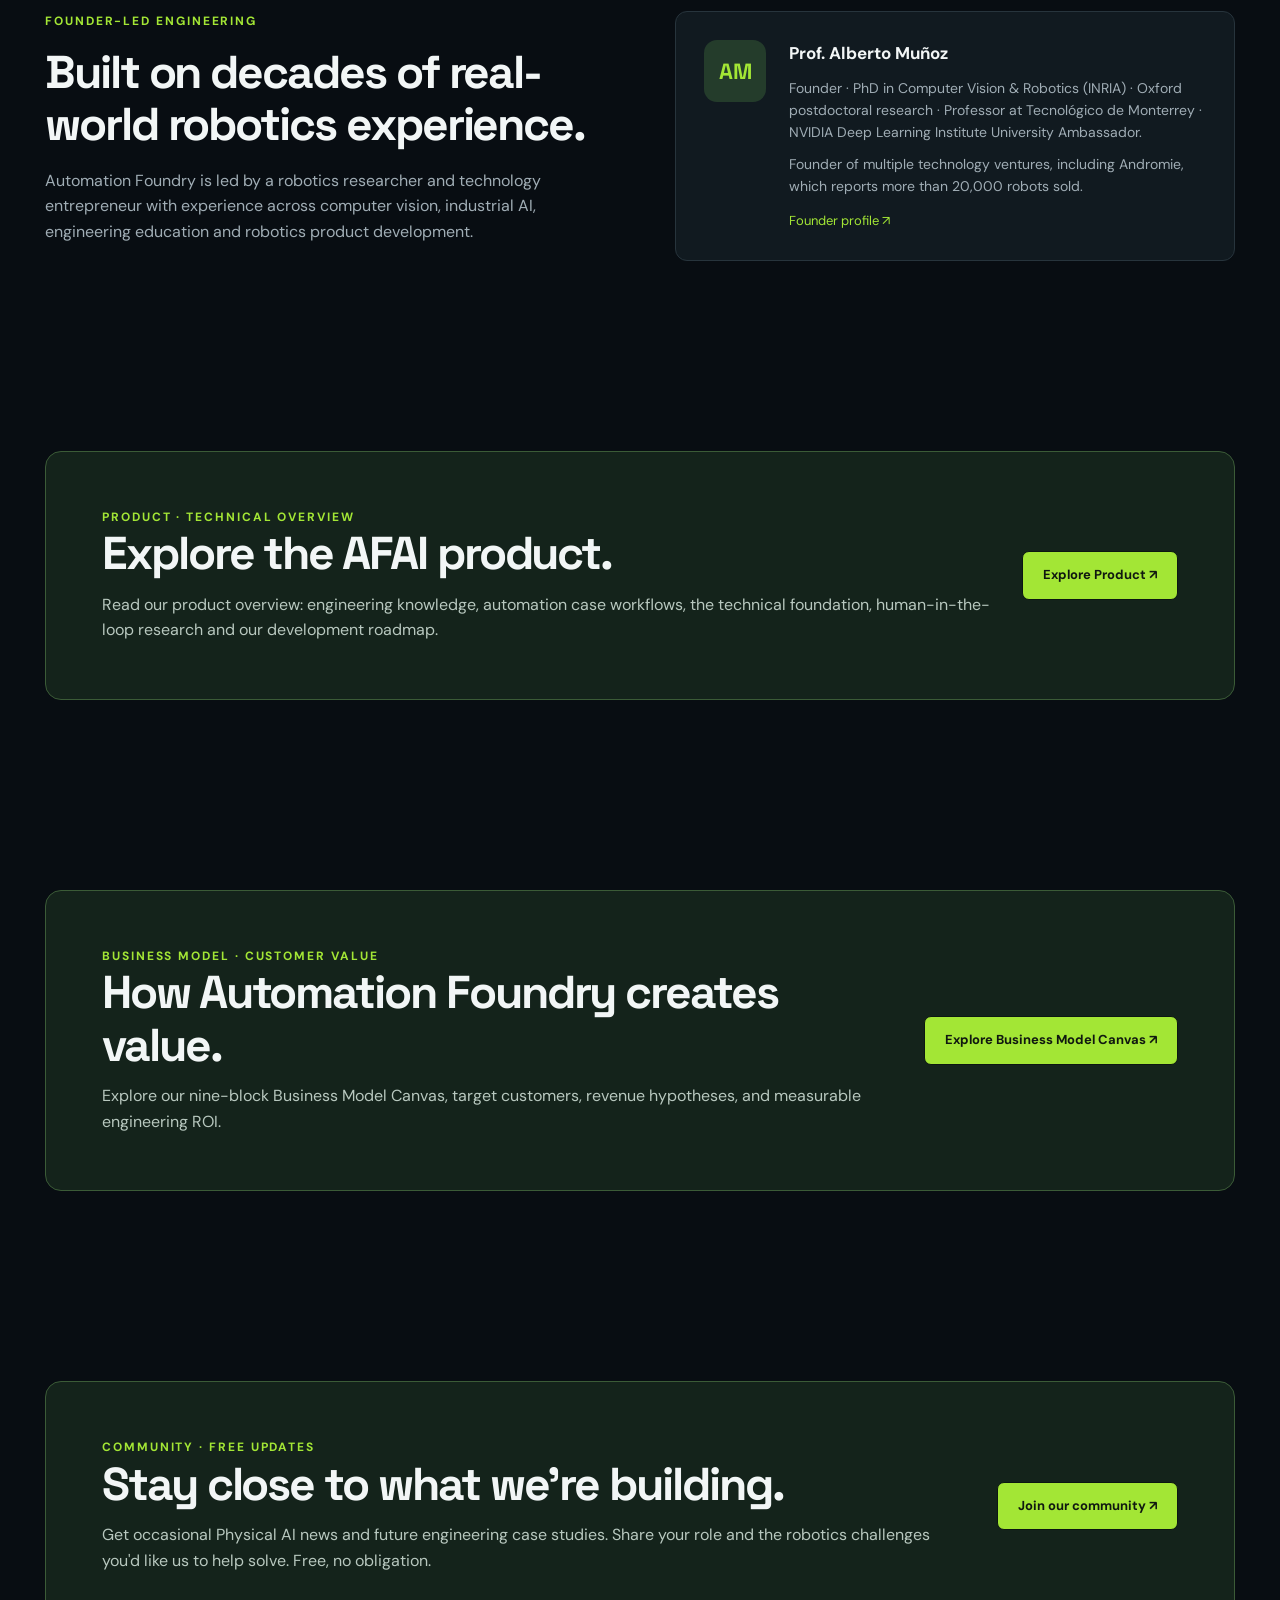
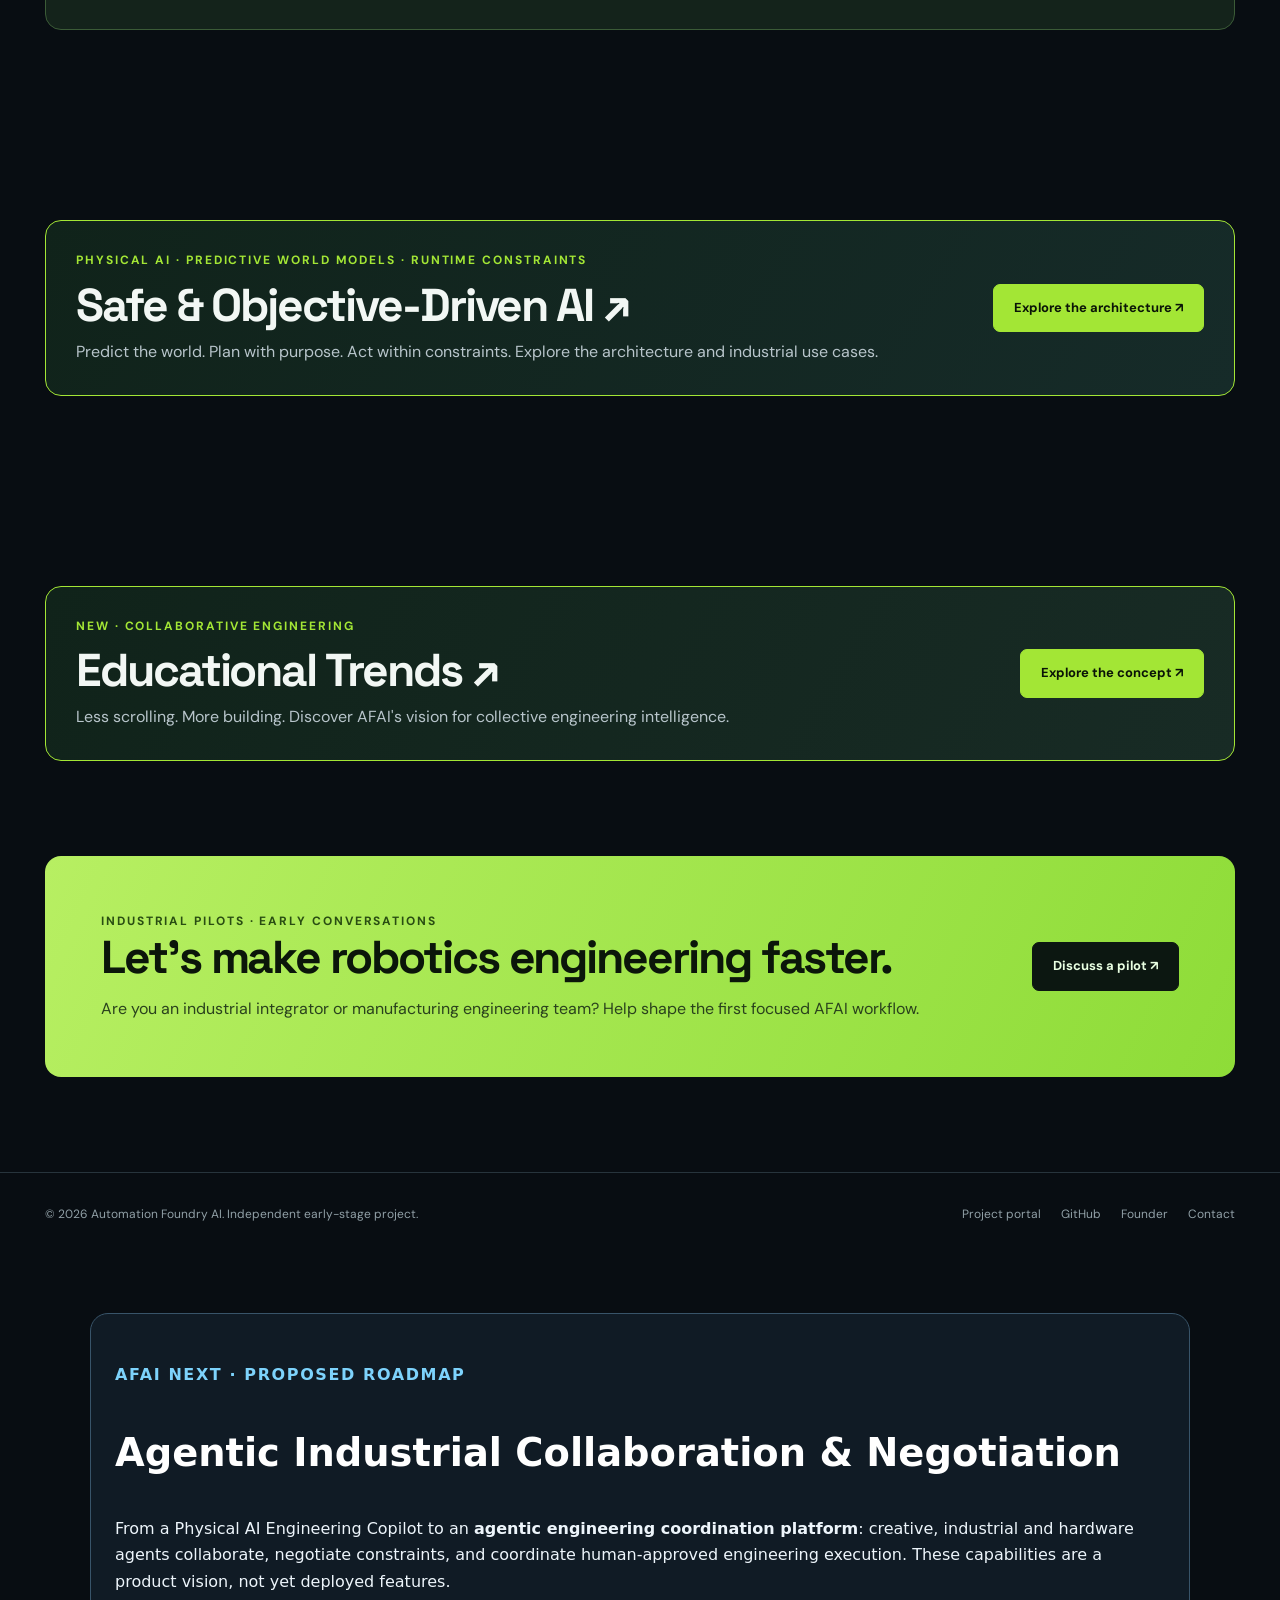
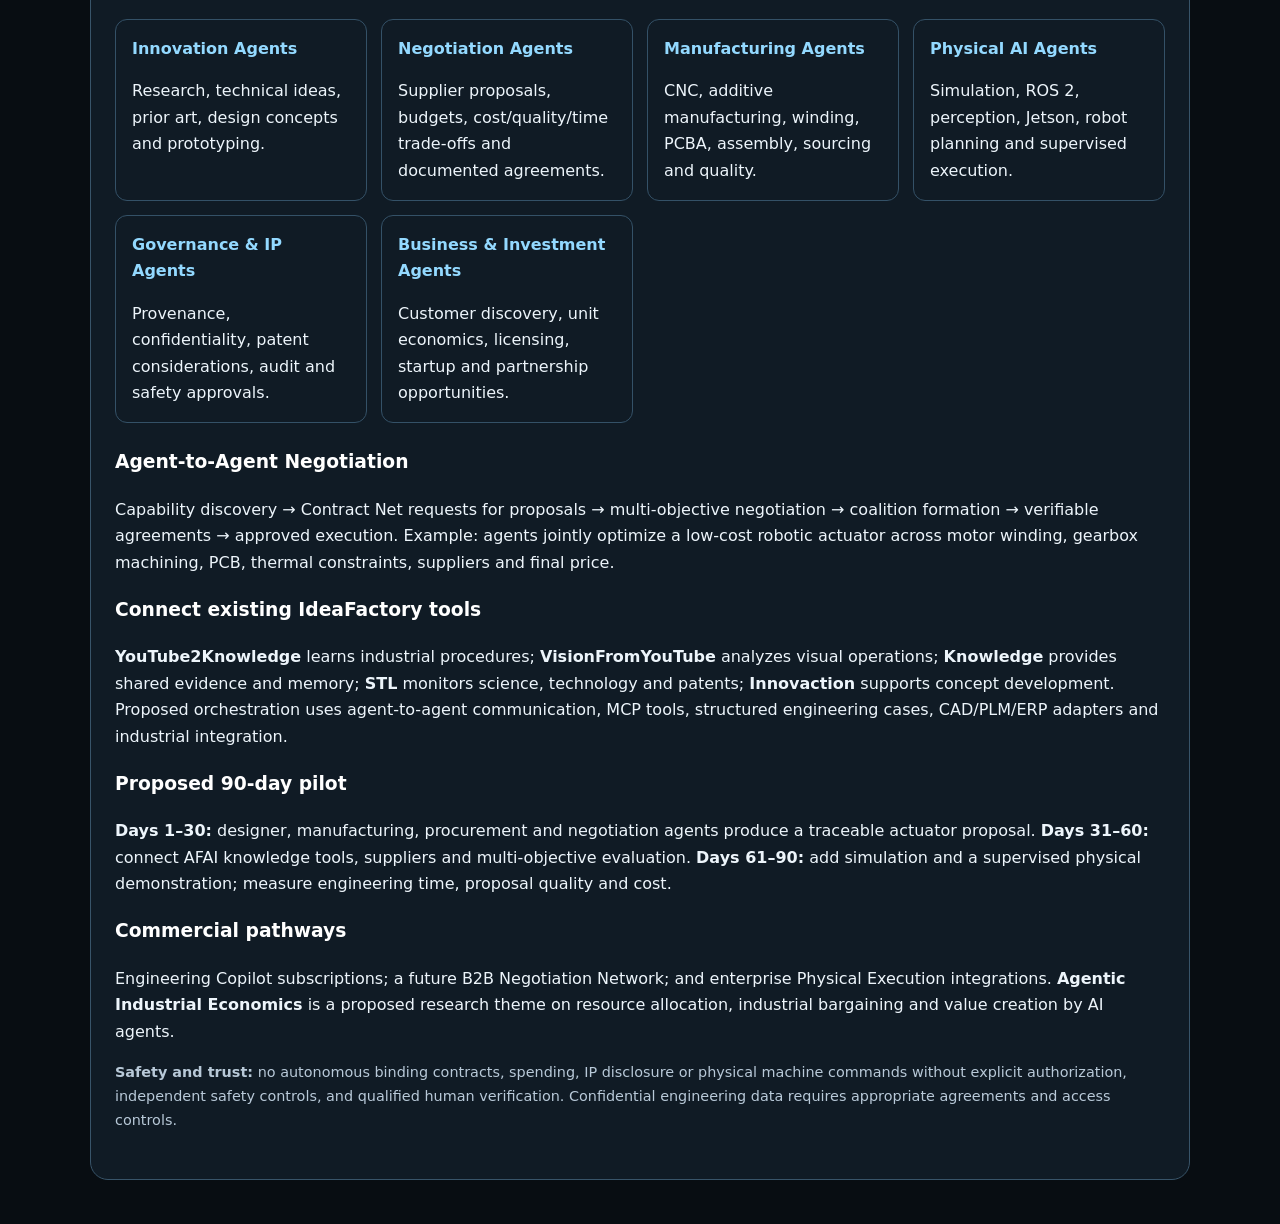
==== commit d3dd0110: "Add automation diagnostic intake, Spark PDF workflow and private Drive archive" ====
--- a/index.html
+++ b/index.html
@@ -12,7 +12,8 @@
 <style>.brand-art{position:relative;display:block;width:min(360px,65vw);aspect-ratio:1340/330;overflow:hidden;flex-shrink:0}.brand-art img{position:absolute;display:block;width:114.6269%;max-width:none;height:auto;left:-8.209%;top:-39.394%}.brand-art.experiment-art{width:min(460px,100%);aspect-ratio:1340/330}.brand-art.experiment-art img{top:-163.636%}@media(max-width:600px){.brand-art{width:min(275px,65vw)}}</style></head>
 <body>
 <div class="navwrap"><nav class="container nav" aria-label="Main navigation"><a class="brand-art" href="#top" aria-label="Automation Foundry Artificial Intelligence"><img src="assets/afai-brand-family.png" alt="" width="1536" height="1024" fetchpriority="high"></a><button class="menu" id="menu" aria-label="Toggle menu" aria-expanded="false">Menu ☰</button><div class="navlinks" id="navlinks"><a href="./experiment.html">Experiment</a><a href="#problem">The problem</a><a href="#how">How it works</a><a href="#technology">Technology</a><a href="./product.html">Product</a><a href="./educational-trends.html">Educational Trends</a><a href="./objective-driven-ai.html">Safe &amp; Objective-Driven AI</a><a href="#applications">Working AI apps</a><a class="btn" href="mailto:luisalbertomunozubando@gmail.com?subject=Automation%20Foundry%20AI%20Pilot%20Enquiry">Explore a pilot ↗</a></div></nav></div>
-<main id="top"><section class="hero"><div class="container hero-grid"><div><div class="eyebrow">Physical AI · Engineering intelligence · Industrial robotics</div><h1>Physical AI<br><em>Engineering</em><br>Copilot.</h1><p class="lead">Turn engineering experience into deployable robotic intelligence. Find what worked, understand what failed, and build the next automation solution faster.</p><div class="actions"><a class="btn ghost" href="./experiment.html">Experiment</a><a class="btn" href="mailto:luisalbertomunozubando@gmail.com?subject=Automation%20Foundry%20AI%20Pilot%20Enquiry">Explore an industrial pilot ↗</a><a class="btn ghost" href="#how">See how it works ↓</a></div><div class="proof"><div><strong>8</strong><span>Working AI applications<br>in IdeaFactory</span></div><div><strong>21k+</strong><span>Historical documents processed<br>in VisionFromYouTube</span></div><div><strong>25+ yrs</strong><span>Founder experience<br>in robotics &amp; AI</span></div></div><p class="proof-note">Figures relate to existing IdeaFactory tools, not AFAI customer traction.</p></div><div class="visual" aria-label="Illustrative future workflow of Automation Foundry"><div class="windowbar"><i class="dot"></i><i class="dot"></i><i class="dot"></i><span>AFAI / ENGINEERING WORKFLOW · CONCEPT</span></div><div class="vbody"><div class="vtag"><i class="pulse"></i>Engineering copilot · illustrative workflow</div><div class="prompt"><small>ENGINEERING CHALLENGE</small>How can we automate mixed-part bin picking with variable lighting and limited floor space?</div><div class="arrowdown">↓</div><div class="flowbox"><div class="flowicon">01</div><div><strong>Retrieve comparable projects</strong><small>Technical reports · videos · field notes</small></div><span class="status">SEARCH</span></div><div class="flowbox"><div class="flowicon">02</div><div><strong>Compare engineering approaches</strong><small>Vision · grippers · constraints · failure modes</small></div><span class="status">REASON</span></div><div class="flowbox"><div class="flowicon">03</div><div><strong>Generate an evidence-backed plan</strong><small>Candidate solutions · validation checklist</small></div><span class="status">PLAN</span></div><div class="result"><strong>↗ Engineering recommendation</strong><p>Compare 3D perception options, evaluate grasp reliability, and validate cycle time against documented constraints.</p></div></div></div></div></section>
+<main id="top"><section class="hero"><div class="container hero-grid"><div><div class="eyebrow">Physical AI · Engineering intelligence · Industrial robotics</div><h1>Physical AI<br><em>Engineering</em><br>Copilot.</h1><p class="lead">Turn engineering experience into deployable robotic intelligence. Find what worked, understand what failed, and build the next automation solution faster.</p><div class="actions"><a class="btn" href="./automation-diagnostic.html">¿Qué quieres automatizar? · Diagnóstico gratis ↗</a><a class="btn ghost" href="./experiment.html">Experiment</a><a class="btn" href="mailto:luisalbertomunozubando@gmail.com?subject=Automation%20Foundry%20AI%20Pilot%20Enquiry">Explore an industrial pilot ↗</a><a class="btn ghost" href="#how">See how it works ↓</a></div><div class="proof"><div><strong>8</strong><span>Working AI applications<br>in IdeaFactory</span></div><div><strong>21k+</strong><span>Historical documents processed<br>in VisionFromYouTube</span></div><div><strong>25+ yrs</strong><span>Founder experience<br>in robotics &amp; AI</span></div></div><p class="proof-note">Figures relate to existing IdeaFactory tools, not AFAI customer traction.</p></div><div class="visual" aria-label="Illustrative future workflow of Automation Foundry"><div class="windowbar"><i class="dot"></i><i class="dot"></i><i class="dot"></i><span>AFAI / ENGINEERING WORKFLOW · CONCEPT</span></div><div class="vbody"><div class="vtag"><i class="pulse"></i>Engineering copilot · illustrative workflow</div><div class="prompt"><small>ENGINEERING CHALLENGE</small>How can we automate mixed-part bin picking with variable lighting and limited floor space?</div><div class="arrowdown">↓</div><div class="flowbox"><div class="flowicon">01</div><div><strong>Retrieve comparable projects</strong><small>Technical reports · videos · field notes</small></div><span class="status">SEARCH</span></div><div class="flowbox"><div class="flowicon">02</div><div><strong>Compare engineering approaches</strong><small>Vision · grippers · constraints · failure modes</small></div><span class="status">REASON</span></div><div class="flowbox"><div class="flowicon">03</div><div><strong>Generate an evidence-backed plan</strong><small>Candidate solutions · validation checklist</small></div><span class="status">PLAN</span></div><div class="result"><strong>↗ Engineering recommendation</strong><p>Compare 3D perception options, evaluate grasp reliability, and validate cycle time against documented constraints.</p></div></div></div></div></section>
+<section class="section" style="padding:28px 0 50px"><div class="container"><a href="./automation-diagnostic.html" style="display:flex;justify-content:space-between;align-items:center;gap:24px;flex-wrap:wrap;padding:30px;border:1px solid #a3e635;border-radius:16px;background:linear-gradient(120deg,#142a1c,#111b22)"><div><div class="eyebrow">Tu proceso. Tu idea. Un primer plan.</div><h2 style="margin:10px 0;font-size:clamp(26px,3vw,38px)">Descubre cómo automatizarlo.</h2><p style="color:#bac6cd;margin:0;max-width:700px">Describe tu empresa, tu proceso y tu pitch. Recibe un PDF con mejoras, herramientas NVIDIA y una propuesta de piloto. Correo opcional.</p></div><span class="btn">Crear mi diagnóstico gratis ↗</span></a></div></section>
 <section id="knowledge-console" class="section alt" aria-labelledby="console-title"><div class="container"><div class="sectionhead"><span class="eyebrow">AFAI KNOWLEDGE & AGENT CONSOLE · EARLY ACCESS</span><h2 id="console-title">Ask your industrial knowledge. Orchestrate what comes next.</h2><p>One prompt for whitepapers, engineering reports, PDFs, charts, generated application outputs, simulations and — with approved integrations — industrial agents, robots and IoT. For the private pilot, questions can be answered by a Spark-hosted LLM and archived to Google Docs once the secure gateway is deployed. Repository retrieval and agent/device execution are not connected.</p></div><div style="display:grid;grid-template-columns:repeat(auto-fit,minmax(280px,1fr));gap:20px"><div style="background:#14212a;border:1px solid #3b5360;border-radius:16px;padding:25px"><label for="afai-tier" style="display:block;margin-bottom:8px;font-weight:700">Explore an access tier</label><select id="afai-tier" style="width:100%;padding:12px;background:#091219;color:white;border:1px solid #58717c;border-radius:8px"><option value="student">Student — educational resources</option><option value="silver" selected>Silver — knowledge discovery</option><option value="gold">Gold — analysis & visualization</option><option value="platinum">Platinum — collaborative agents</option><option value="enterprise">Enterprise — on-premise & industrial IoT</option></select><p id="afai-tier-info" style="color:#c1d0d8;font-size:13px" aria-live="polite">Silver preview: search public engineering resources and express research interests. Account verification and private indexing are not yet active.</p><label for="afai-intent" style="display:block;margin:16px 0 8px;font-weight:700">What would you like to do?</label><select id="afai-intent" style="width:100%;padding:12px;background:#091219;color:white;border:1px solid #58717c;border-radius:8px"><option value="search">Search knowledge & reports</option><option value="analyze">Request analysis / visualization</option><option value="simulate">Request simulation</option><option value="agents">Plan agent collaboration</option><option value="iot">Plan robot / IoT instruction</option></select><label for="afai-query" style="display:block;margin:16px 0 8px;font-weight:700">Knowledge prompt</label><textarea id="afai-query" rows="4" maxlength="2000" placeholder="Example: Find whitepapers about robotic actuators, compare winding techniques and suggest a simulation..." style="width:100%;padding:13px;background:#091219;color:white;border:1px solid #58717c;border-radius:8px;font:inherit;resize:vertical"></textarea><button type="button" id="afai-submit" class="btn" style="margin-top:13px">Explore request →</button><div id="afai-response" role="status" aria-live="polite" style="margin-top:18px;color:#d8e6ed;font-size:14px"></div></div><div style="border:1px solid #304651;border-radius:16px;padding:25px;background:#0d171e"><h3 style="margin-top:0;color:#a3e635">One shared output repository</h3><p style="color:#c1d0d8">Planned ingestion from YouTube2Knowledge, VisionFromYouTube, Knowledge, STL, Innovaction and future AFAI apps.</p><ul style="padding-left:19px;color:#c1d0d8"><li>Whitepapers, PDFs, technical reports and citations</li><li>Charts, images, videos and structured datasets</li><li>Simulation artifacts, logs and reproducible parameters</li><li>Agent proposals, negotiations, approvals and outcomes</li><li>Project-level privacy, ownership and access controls</li></ul><h3 style="color:#a3e635">Access roadmap</h3><p style="font-size:13px;color:#c1d0d8"><strong>Student:</strong> learning and public content<br><strong>Silver:</strong> discovery and interest profiles<br><strong>Gold:</strong> advanced analysis, plots and exports<br><strong>Platinum:</strong> collaborative agent workflows<br><strong>Enterprise:</strong> on-premise, private connectors, robots and IoT</p><p style="font-size:12px;color:#9bb0ba">Tier selection is an illustrative preview, not authentication or a purchase. Industrial actions require verified identity, scoped authorization, safety interlocks and explicit human approval.</p></div></div></div></section>
 
 <section class="section alt" id="problem"><div class="container"><div class="sectionhead"><div class="eyebrow">The opportunity</div><h2>AI empowered Robotics moves fast.<br>Engineering knowledge gets left behind.</h2><p>Automation teams repeatedly research technologies, compare components, and troubleshoot challenges that other engineers have already encountered. The answers exist — but they are scattered across documents, videos, vendors and individual experts.</p></div><div class="cards"><article class="card"><div class="number">01 / FRAGMENTATION</div><h3>Knowledge is everywhere</h3><p>Critical lessons live in project reports, demonstration videos, vendor documentation and people's heads.</p></article><article class="card"><div class="number">02 / REWORK</div><h3>Teams start from scratch</h3><p>Previous decisions, integration failures and validated approaches are difficult to discover and compare.</p></article><article class="card"><div class="number">03 / DEPLOYMENT</div><h3>Breakthroughs stay in the lab</h3><p>Moving from an impressive robotics demonstration to reliable industrial deployment requires practical engineering context.</p></article></div></div></section>
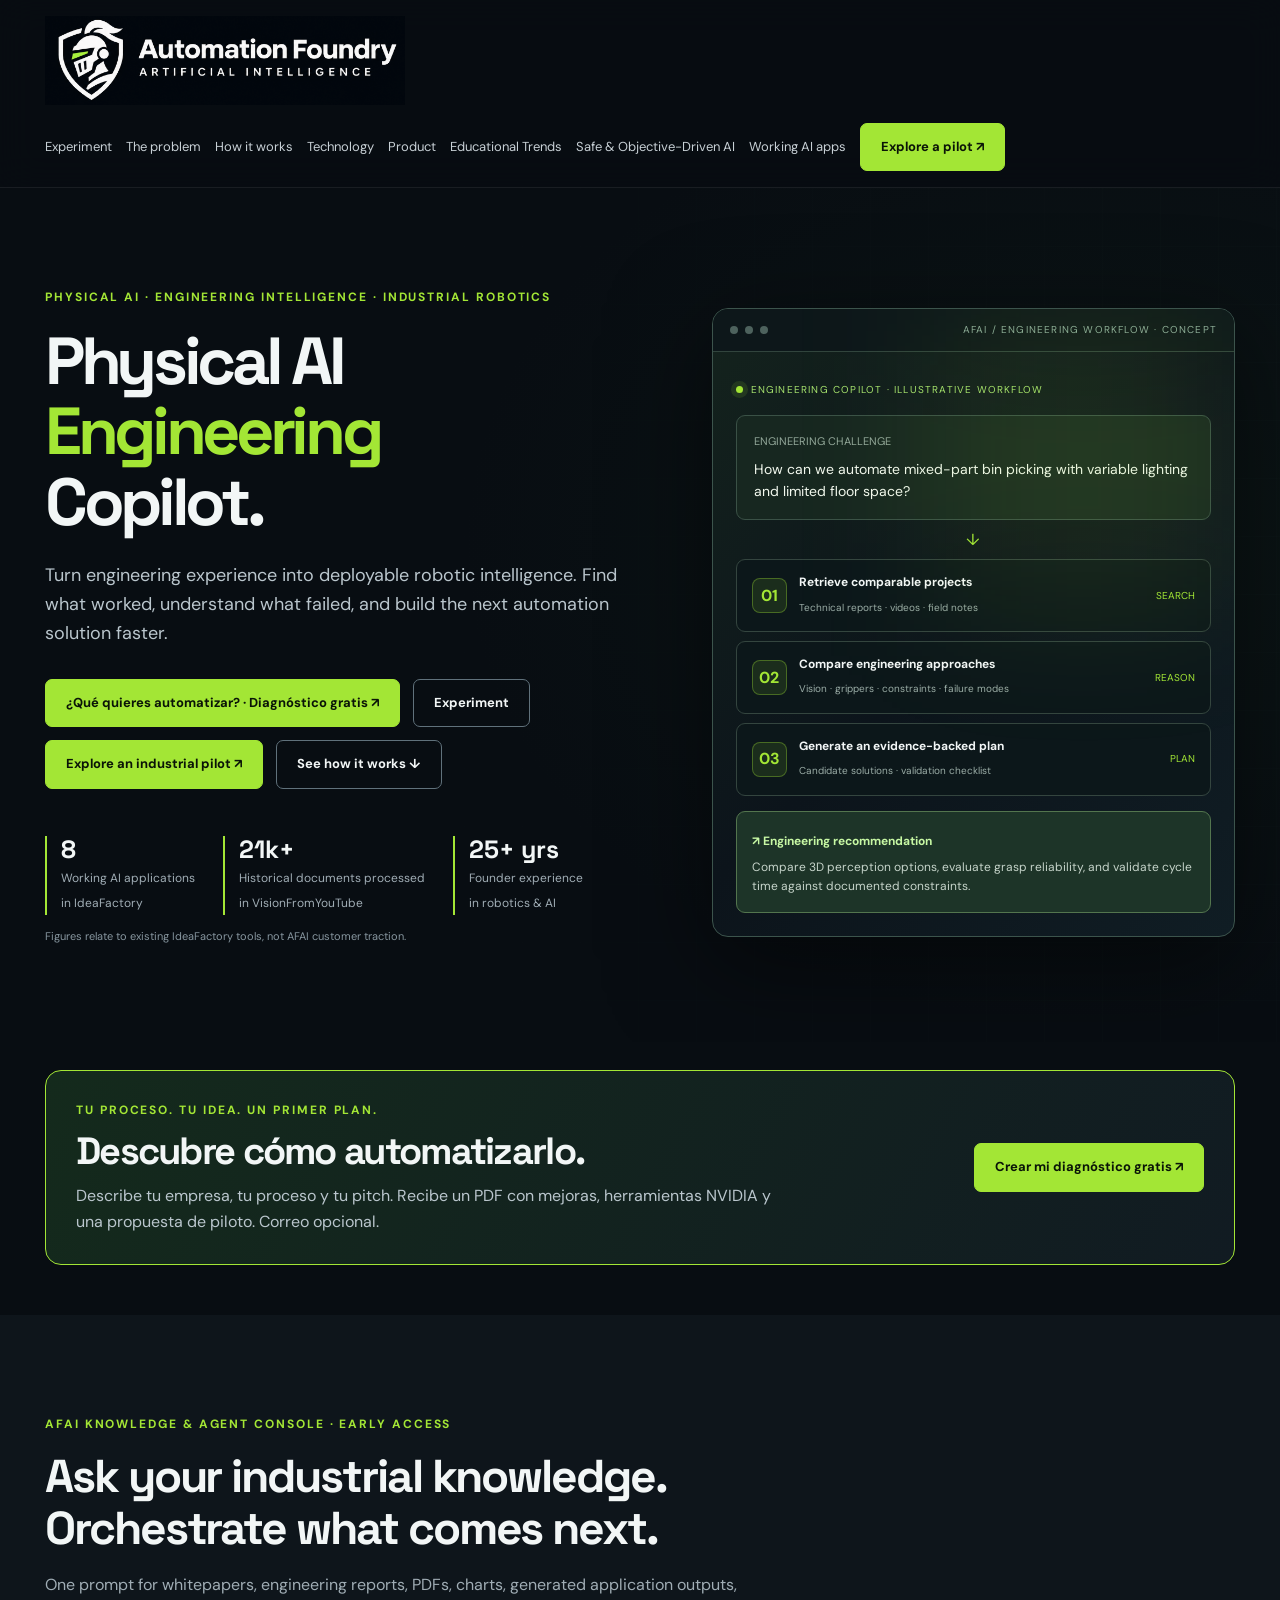
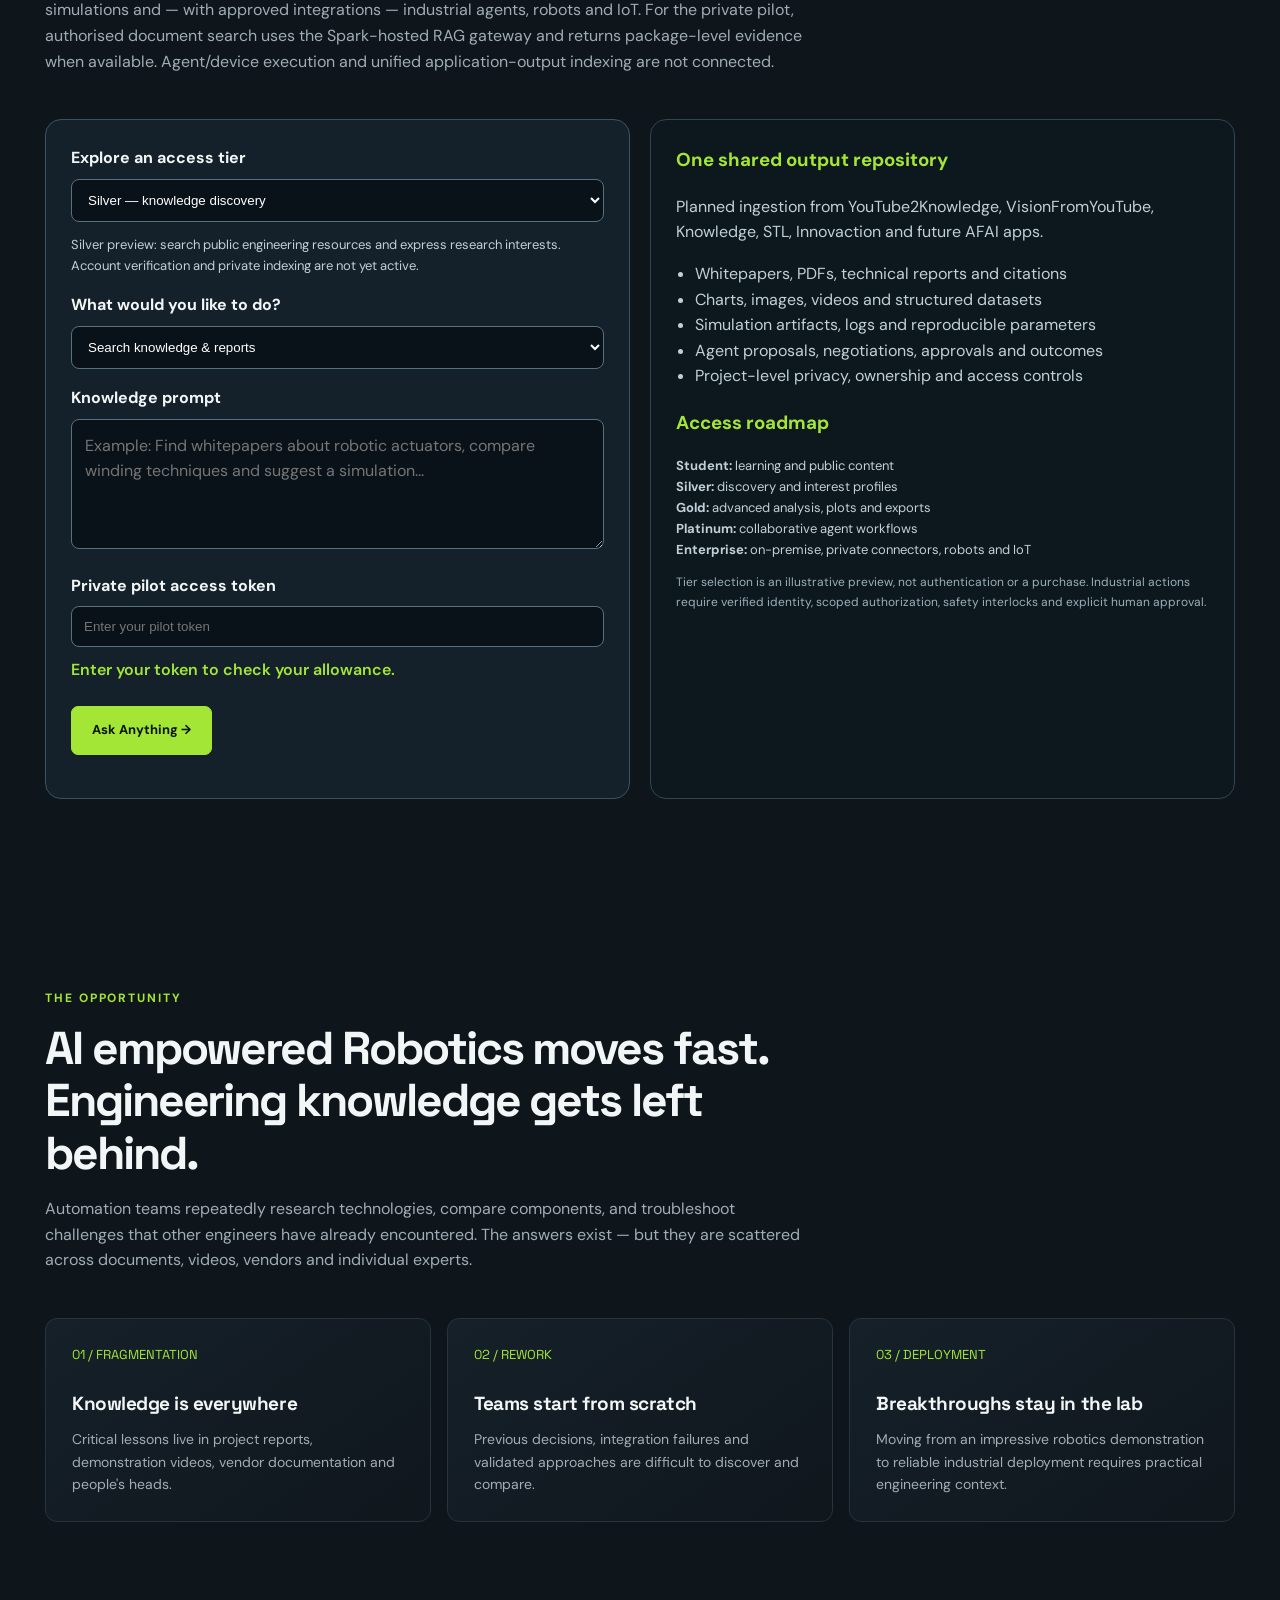
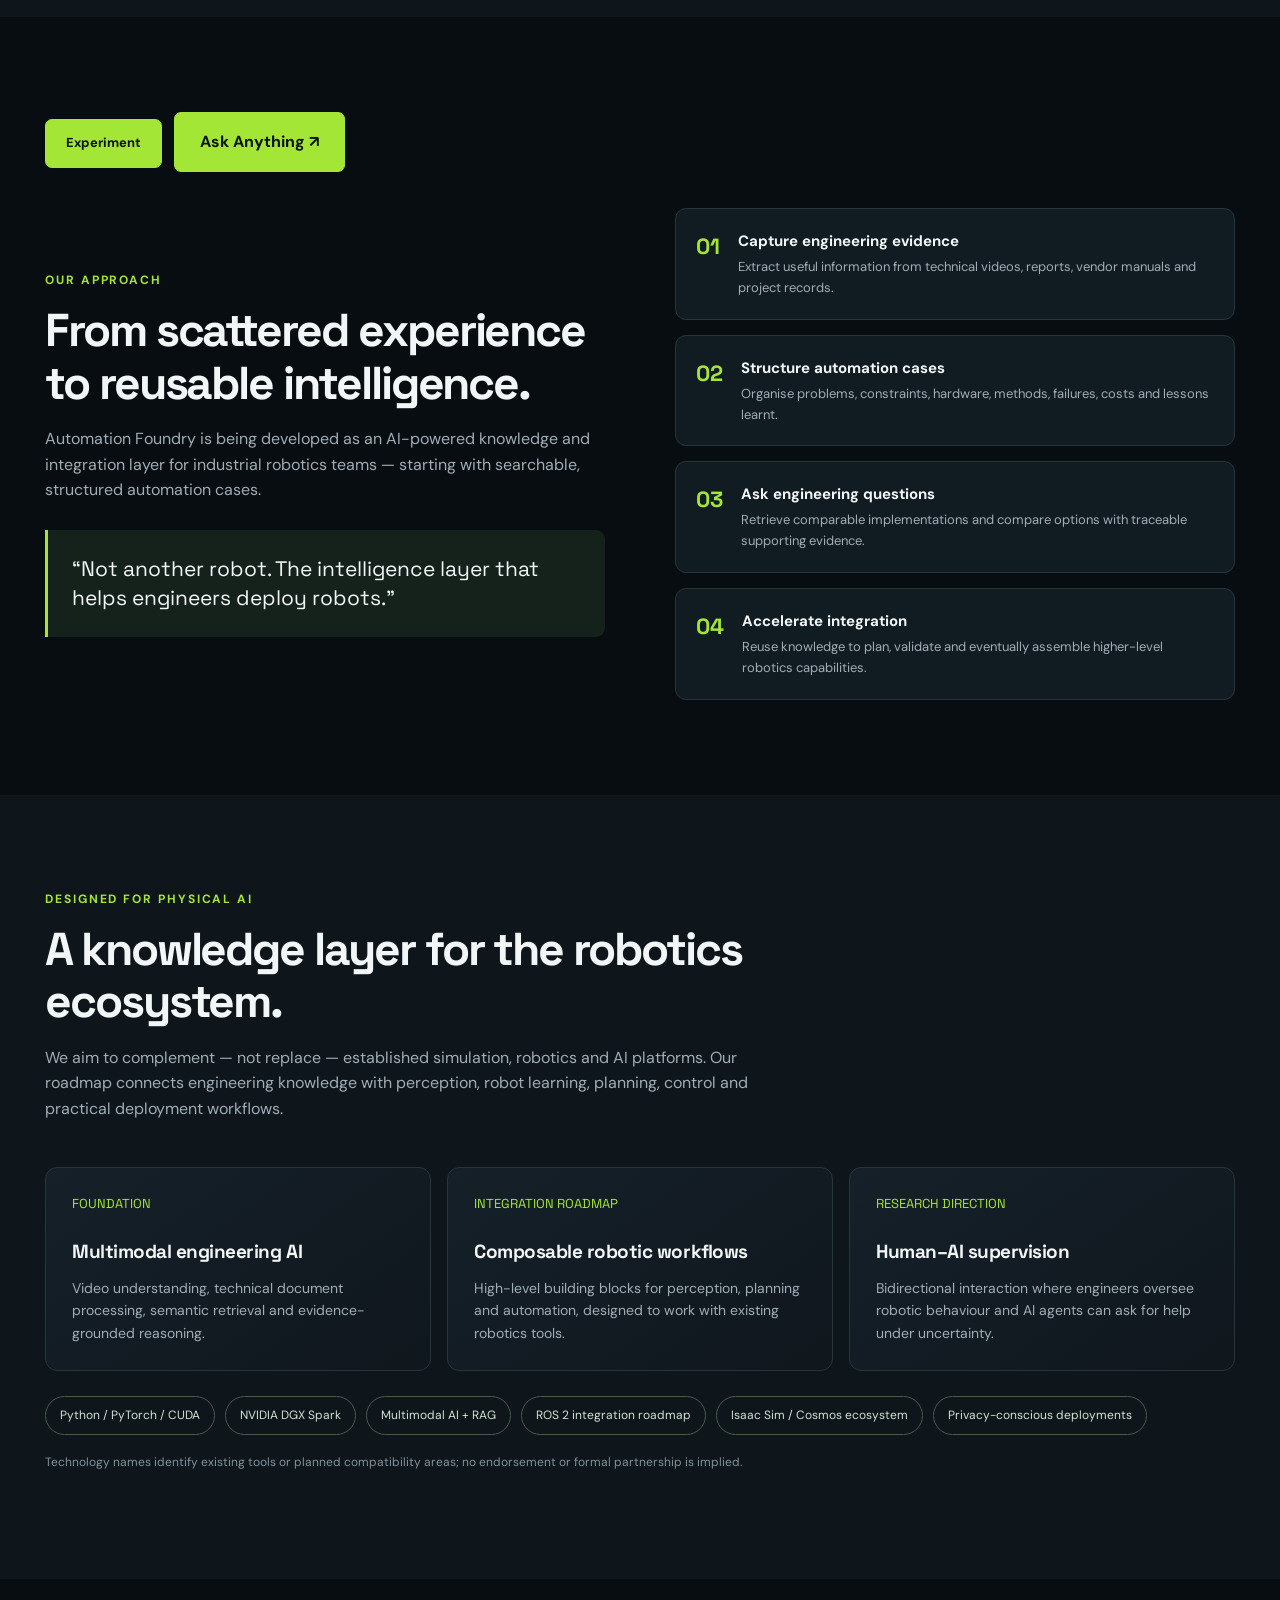
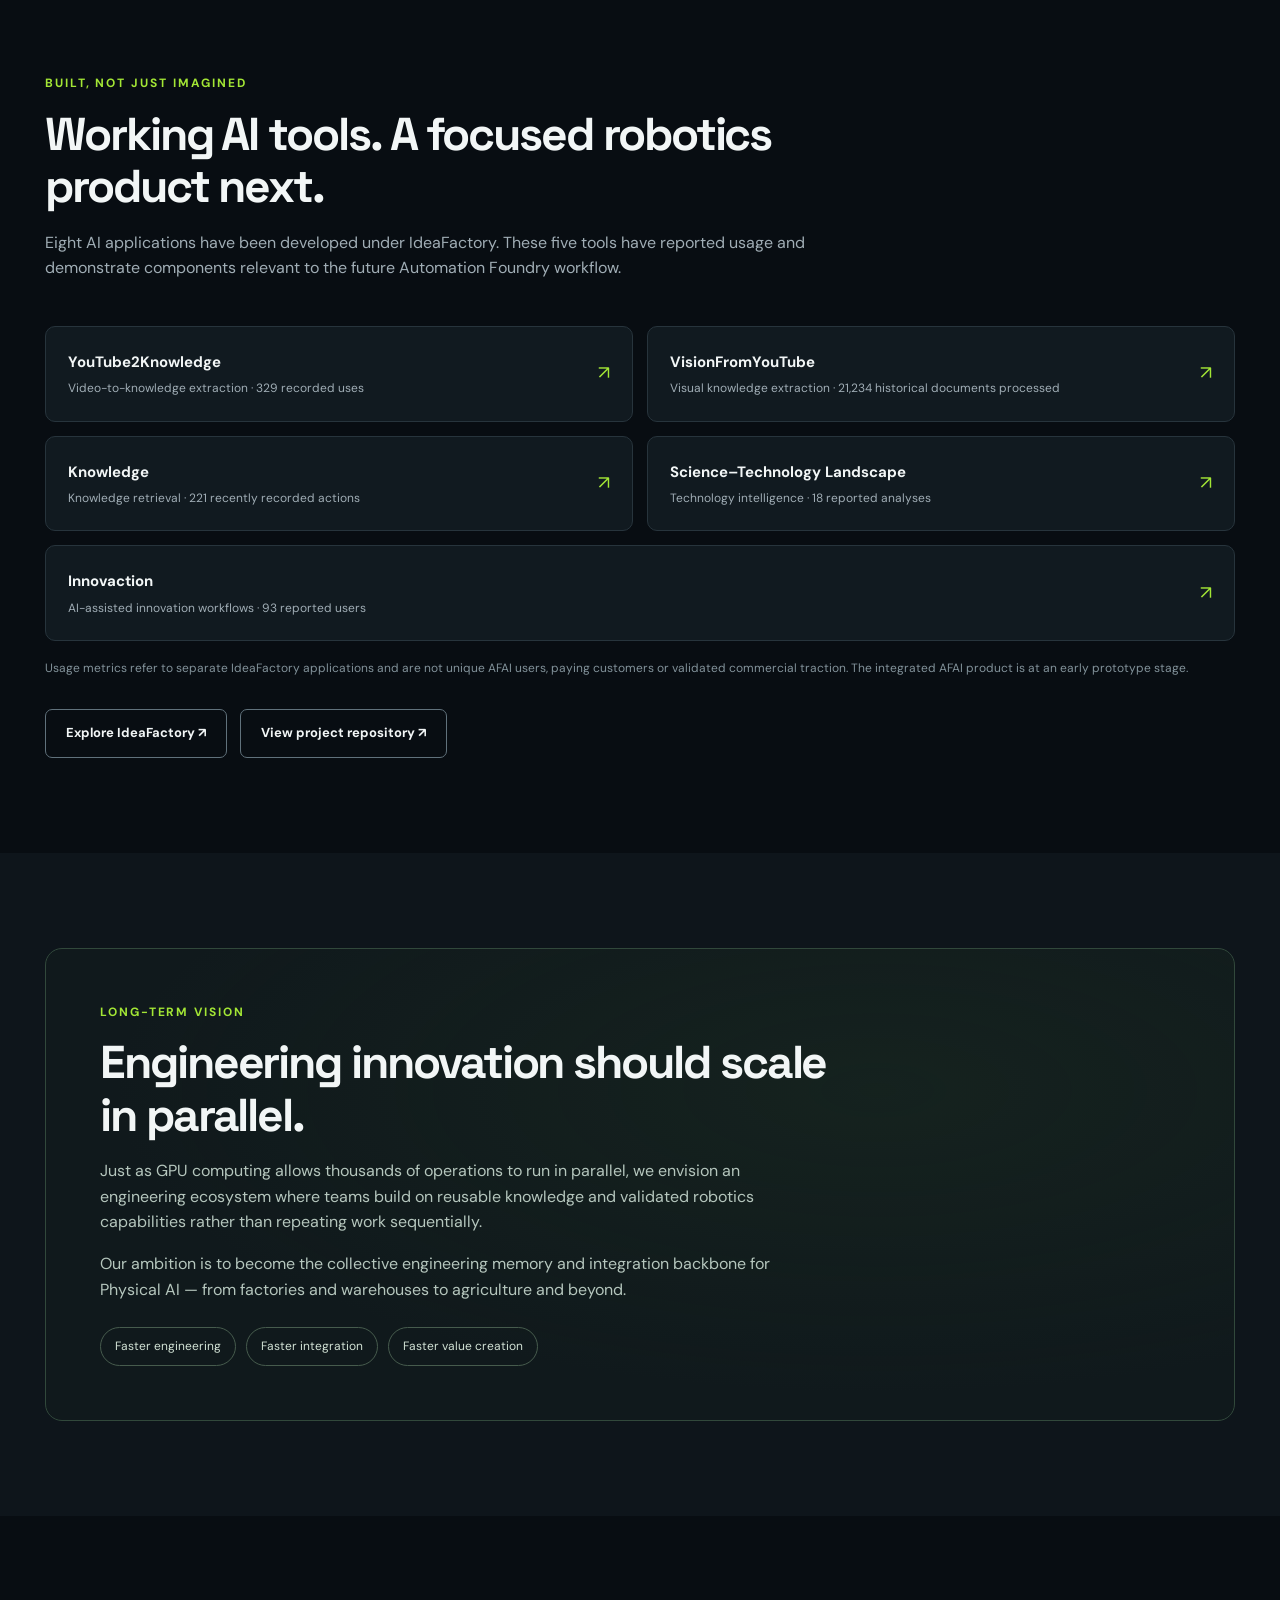
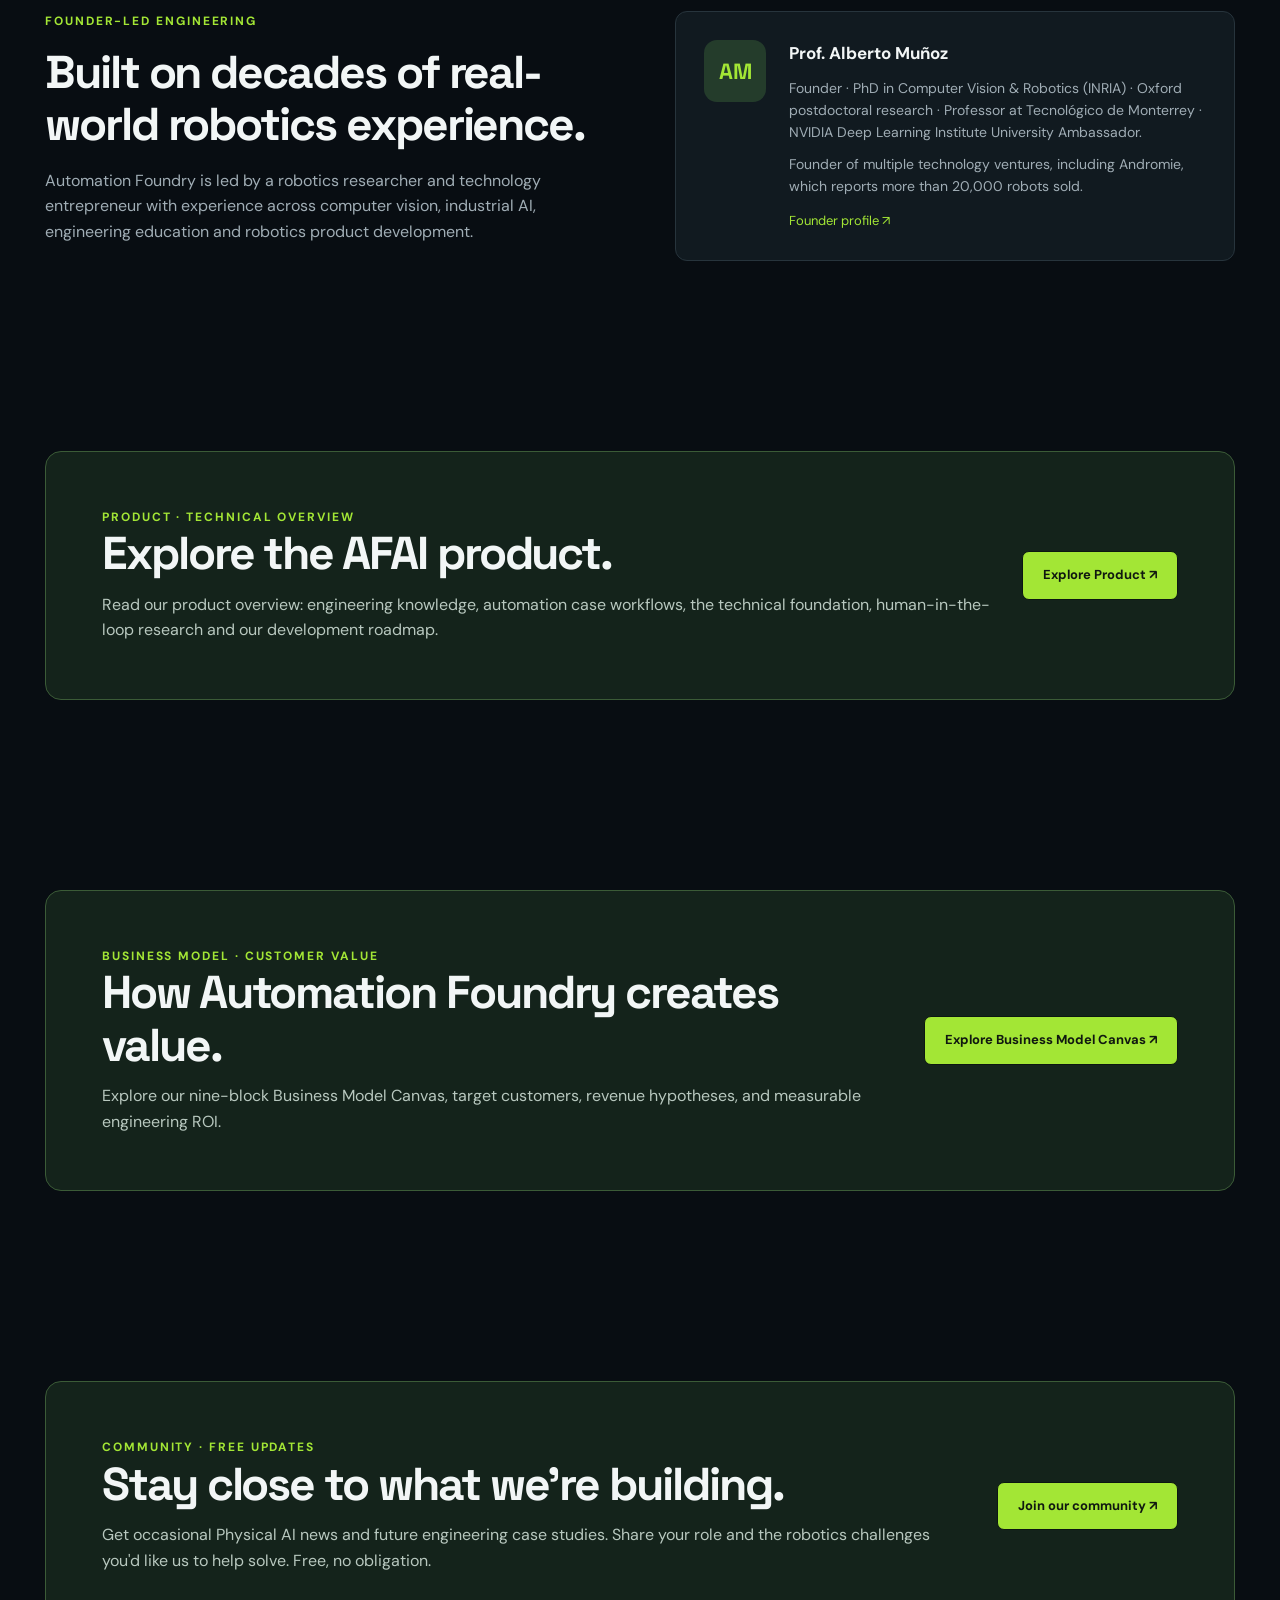
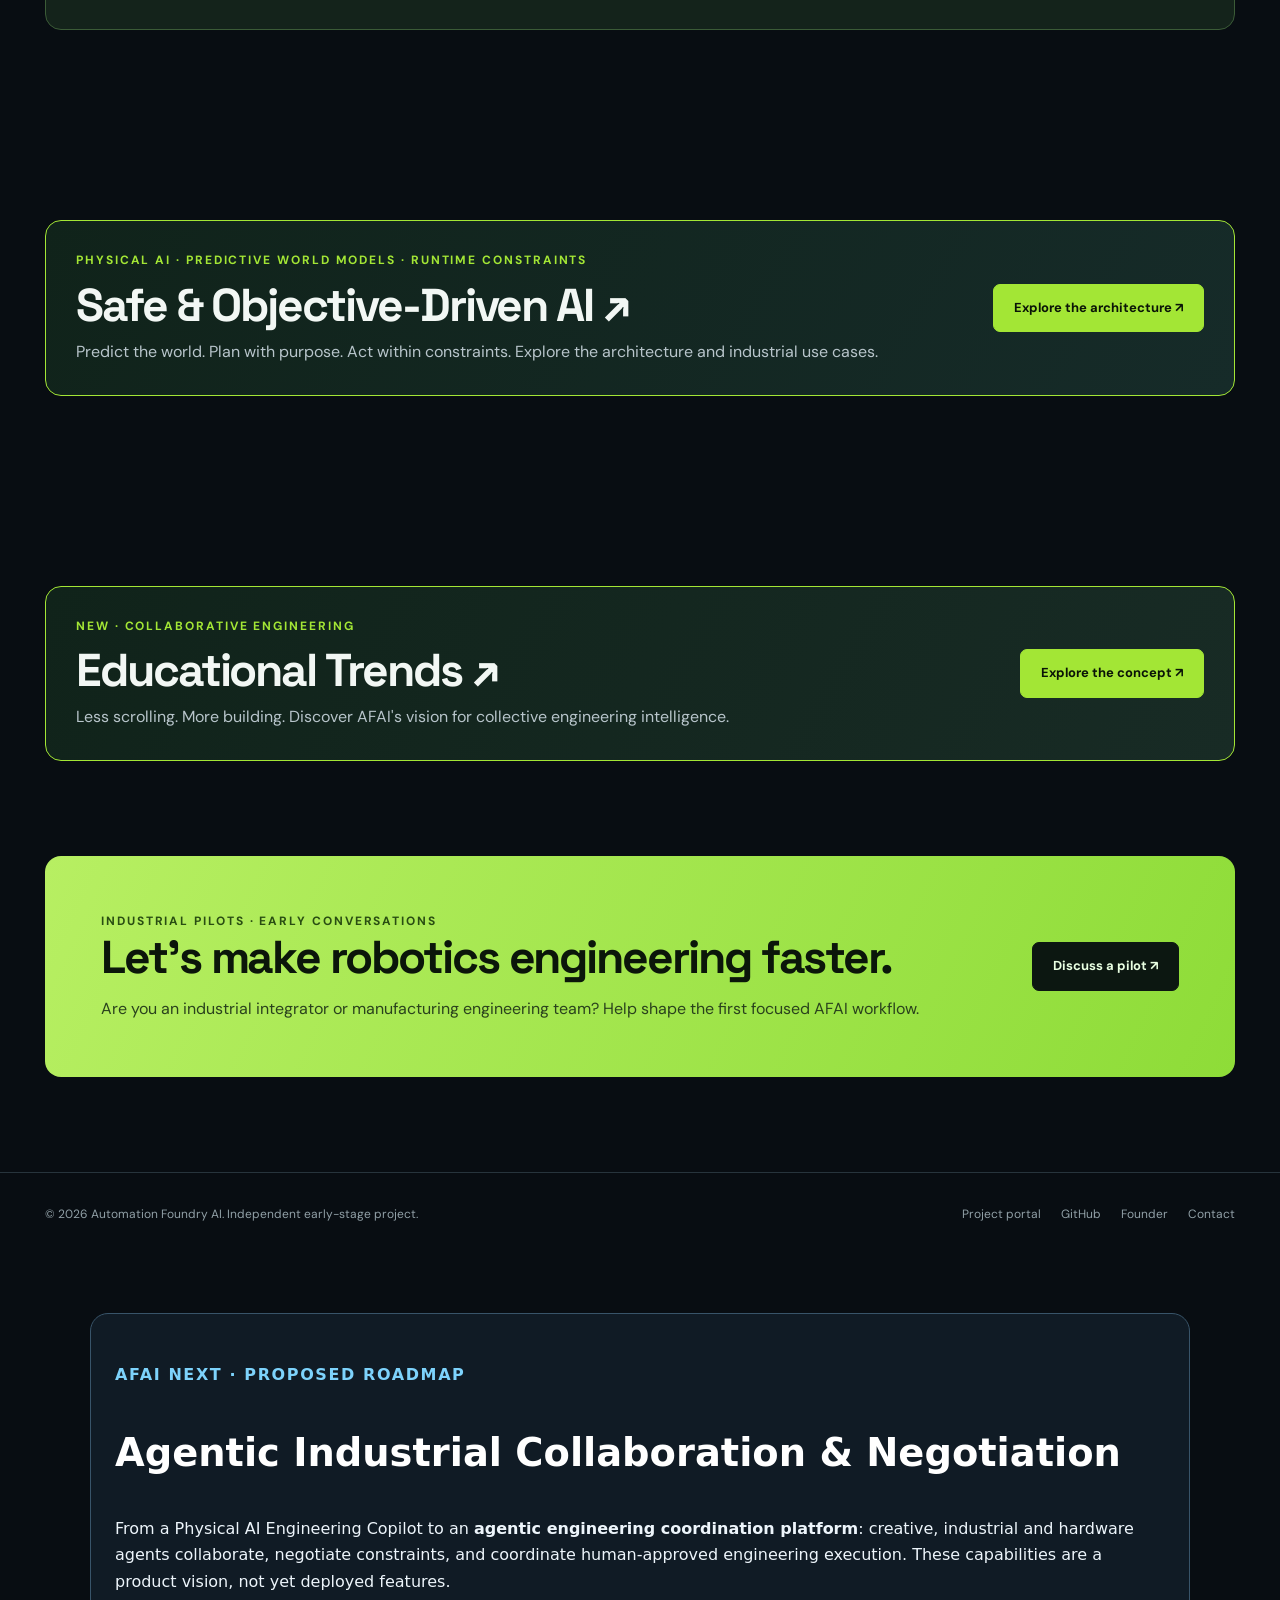
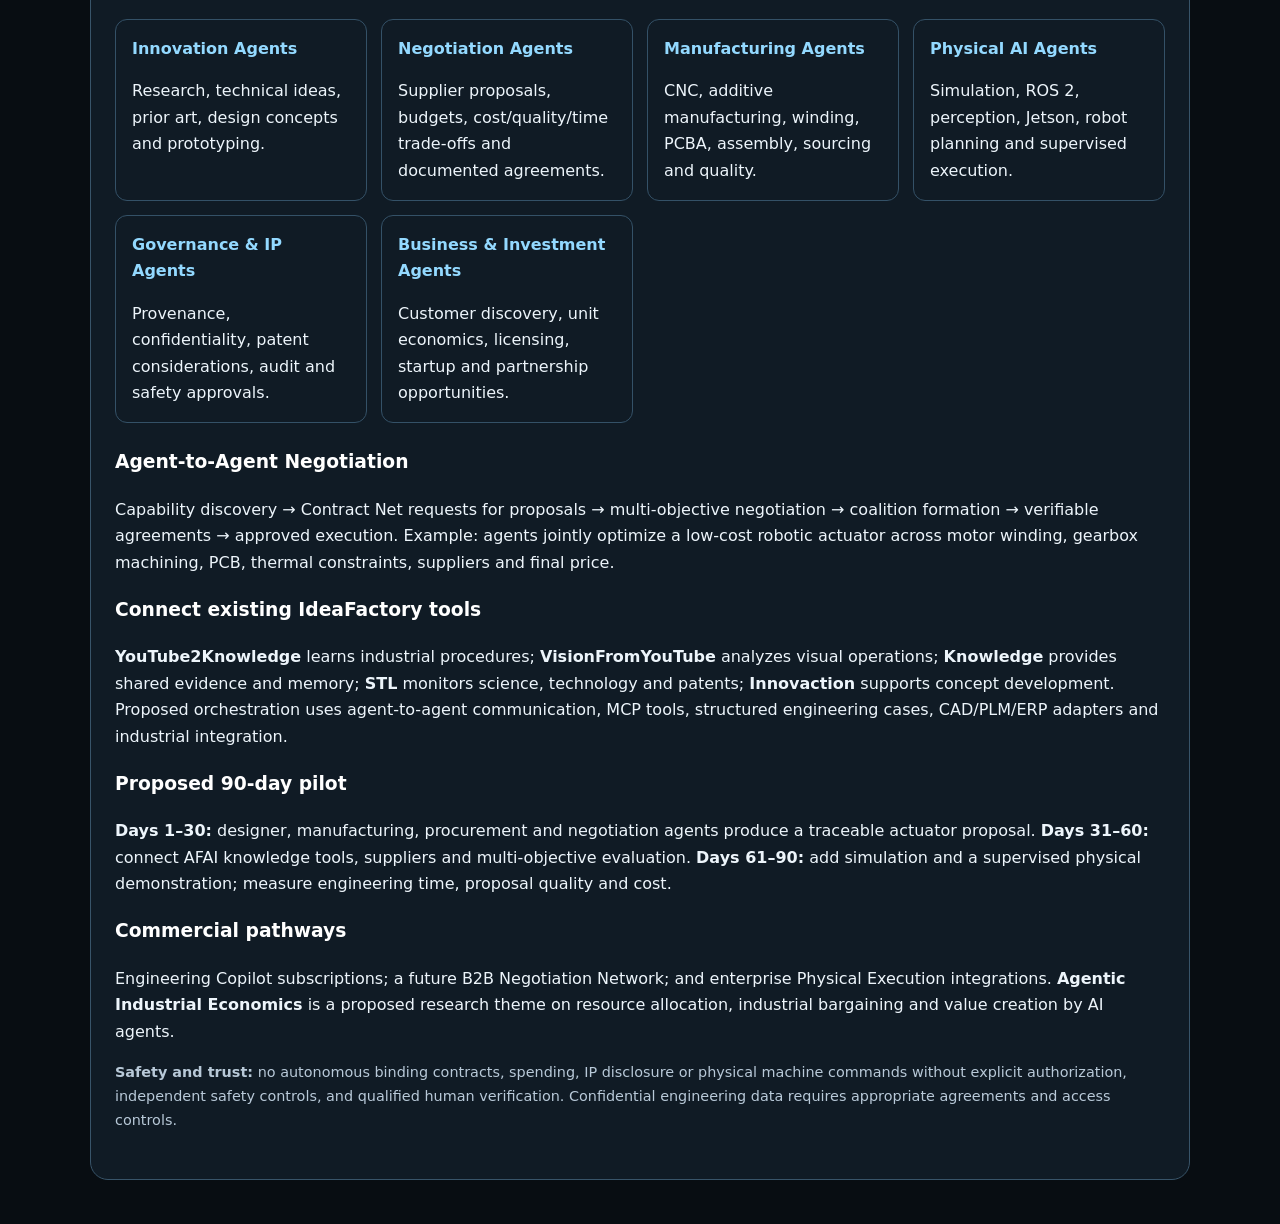
==== commit 2110078d: "Display authorised RAG evidence and citation status in AFAI knowledge console" ====
--- a/index.html
+++ b/index.html
@@ -14,7 +14,7 @@
 <div class="navwrap"><nav class="container nav" aria-label="Main navigation"><a class="brand-art" href="#top" aria-label="Automation Foundry Artificial Intelligence"><img src="assets/afai-brand-family.png" alt="" width="1536" height="1024" fetchpriority="high"></a><button class="menu" id="menu" aria-label="Toggle menu" aria-expanded="false">Menu ☰</button><div class="navlinks" id="navlinks"><a href="./experiment.html">Experiment</a><a href="#problem">The problem</a><a href="#how">How it works</a><a href="#technology">Technology</a><a href="./product.html">Product</a><a href="./educational-trends.html">Educational Trends</a><a href="./objective-driven-ai.html">Safe &amp; Objective-Driven AI</a><a href="#applications">Working AI apps</a><a class="btn" href="mailto:luisalbertomunozubando@gmail.com?subject=Automation%20Foundry%20AI%20Pilot%20Enquiry">Explore a pilot ↗</a></div></nav></div>
 <main id="top"><section class="hero"><div class="container hero-grid"><div><div class="eyebrow">Physical AI · Engineering intelligence · Industrial robotics</div><h1>Physical AI<br><em>Engineering</em><br>Copilot.</h1><p class="lead">Turn engineering experience into deployable robotic intelligence. Find what worked, understand what failed, and build the next automation solution faster.</p><div class="actions"><a class="btn" href="./automation-diagnostic.html">¿Qué quieres automatizar? · Diagnóstico gratis ↗</a><a class="btn ghost" href="./experiment.html">Experiment</a><a class="btn" href="mailto:luisalbertomunozubando@gmail.com?subject=Automation%20Foundry%20AI%20Pilot%20Enquiry">Explore an industrial pilot ↗</a><a class="btn ghost" href="#how">See how it works ↓</a></div><div class="proof"><div><strong>8</strong><span>Working AI applications<br>in IdeaFactory</span></div><div><strong>21k+</strong><span>Historical documents processed<br>in VisionFromYouTube</span></div><div><strong>25+ yrs</strong><span>Founder experience<br>in robotics &amp; AI</span></div></div><p class="proof-note">Figures relate to existing IdeaFactory tools, not AFAI customer traction.</p></div><div class="visual" aria-label="Illustrative future workflow of Automation Foundry"><div class="windowbar"><i class="dot"></i><i class="dot"></i><i class="dot"></i><span>AFAI / ENGINEERING WORKFLOW · CONCEPT</span></div><div class="vbody"><div class="vtag"><i class="pulse"></i>Engineering copilot · illustrative workflow</div><div class="prompt"><small>ENGINEERING CHALLENGE</small>How can we automate mixed-part bin picking with variable lighting and limited floor space?</div><div class="arrowdown">↓</div><div class="flowbox"><div class="flowicon">01</div><div><strong>Retrieve comparable projects</strong><small>Technical reports · videos · field notes</small></div><span class="status">SEARCH</span></div><div class="flowbox"><div class="flowicon">02</div><div><strong>Compare engineering approaches</strong><small>Vision · grippers · constraints · failure modes</small></div><span class="status">REASON</span></div><div class="flowbox"><div class="flowicon">03</div><div><strong>Generate an evidence-backed plan</strong><small>Candidate solutions · validation checklist</small></div><span class="status">PLAN</span></div><div class="result"><strong>↗ Engineering recommendation</strong><p>Compare 3D perception options, evaluate grasp reliability, and validate cycle time against documented constraints.</p></div></div></div></div></section>
 <section class="section" style="padding:28px 0 50px"><div class="container"><a href="./automation-diagnostic.html" style="display:flex;justify-content:space-between;align-items:center;gap:24px;flex-wrap:wrap;padding:30px;border:1px solid #a3e635;border-radius:16px;background:linear-gradient(120deg,#142a1c,#111b22)"><div><div class="eyebrow">Tu proceso. Tu idea. Un primer plan.</div><h2 style="margin:10px 0;font-size:clamp(26px,3vw,38px)">Descubre cómo automatizarlo.</h2><p style="color:#bac6cd;margin:0;max-width:700px">Describe tu empresa, tu proceso y tu pitch. Recibe un PDF con mejoras, herramientas NVIDIA y una propuesta de piloto. Correo opcional.</p></div><span class="btn">Crear mi diagnóstico gratis ↗</span></a></div></section>
-<section id="knowledge-console" class="section alt" aria-labelledby="console-title"><div class="container"><div class="sectionhead"><span class="eyebrow">AFAI KNOWLEDGE & AGENT CONSOLE · EARLY ACCESS</span><h2 id="console-title">Ask your industrial knowledge. Orchestrate what comes next.</h2><p>One prompt for whitepapers, engineering reports, PDFs, charts, generated application outputs, simulations and — with approved integrations — industrial agents, robots and IoT. For the private pilot, questions can be answered by a Spark-hosted LLM and archived to Google Docs once the secure gateway is deployed. Repository retrieval and agent/device execution are not connected.</p></div><div style="display:grid;grid-template-columns:repeat(auto-fit,minmax(280px,1fr));gap:20px"><div style="background:#14212a;border:1px solid #3b5360;border-radius:16px;padding:25px"><label for="afai-tier" style="display:block;margin-bottom:8px;font-weight:700">Explore an access tier</label><select id="afai-tier" style="width:100%;padding:12px;background:#091219;color:white;border:1px solid #58717c;border-radius:8px"><option value="student">Student — educational resources</option><option value="silver" selected>Silver — knowledge discovery</option><option value="gold">Gold — analysis & visualization</option><option value="platinum">Platinum — collaborative agents</option><option value="enterprise">Enterprise — on-premise & industrial IoT</option></select><p id="afai-tier-info" style="color:#c1d0d8;font-size:13px" aria-live="polite">Silver preview: search public engineering resources and express research interests. Account verification and private indexing are not yet active.</p><label for="afai-intent" style="display:block;margin:16px 0 8px;font-weight:700">What would you like to do?</label><select id="afai-intent" style="width:100%;padding:12px;background:#091219;color:white;border:1px solid #58717c;border-radius:8px"><option value="search">Search knowledge & reports</option><option value="analyze">Request analysis / visualization</option><option value="simulate">Request simulation</option><option value="agents">Plan agent collaboration</option><option value="iot">Plan robot / IoT instruction</option></select><label for="afai-query" style="display:block;margin:16px 0 8px;font-weight:700">Knowledge prompt</label><textarea id="afai-query" rows="4" maxlength="2000" placeholder="Example: Find whitepapers about robotic actuators, compare winding techniques and suggest a simulation..." style="width:100%;padding:13px;background:#091219;color:white;border:1px solid #58717c;border-radius:8px;font:inherit;resize:vertical"></textarea><button type="button" id="afai-submit" class="btn" style="margin-top:13px">Explore request →</button><div id="afai-response" role="status" aria-live="polite" style="margin-top:18px;color:#d8e6ed;font-size:14px"></div></div><div style="border:1px solid #304651;border-radius:16px;padding:25px;background:#0d171e"><h3 style="margin-top:0;color:#a3e635">One shared output repository</h3><p style="color:#c1d0d8">Planned ingestion from YouTube2Knowledge, VisionFromYouTube, Knowledge, STL, Innovaction and future AFAI apps.</p><ul style="padding-left:19px;color:#c1d0d8"><li>Whitepapers, PDFs, technical reports and citations</li><li>Charts, images, videos and structured datasets</li><li>Simulation artifacts, logs and reproducible parameters</li><li>Agent proposals, negotiations, approvals and outcomes</li><li>Project-level privacy, ownership and access controls</li></ul><h3 style="color:#a3e635">Access roadmap</h3><p style="font-size:13px;color:#c1d0d8"><strong>Student:</strong> learning and public content<br><strong>Silver:</strong> discovery and interest profiles<br><strong>Gold:</strong> advanced analysis, plots and exports<br><strong>Platinum:</strong> collaborative agent workflows<br><strong>Enterprise:</strong> on-premise, private connectors, robots and IoT</p><p style="font-size:12px;color:#9bb0ba">Tier selection is an illustrative preview, not authentication or a purchase. Industrial actions require verified identity, scoped authorization, safety interlocks and explicit human approval.</p></div></div></div></section>
+<section id="knowledge-console" class="section alt" aria-labelledby="console-title"><div class="container"><div class="sectionhead"><span class="eyebrow">AFAI KNOWLEDGE & AGENT CONSOLE · EARLY ACCESS</span><h2 id="console-title">Ask your industrial knowledge. Orchestrate what comes next.</h2><p>One prompt for whitepapers, engineering reports, PDFs, charts, generated application outputs, simulations and — with approved integrations — industrial agents, robots and IoT. For the private pilot, authorised document search uses the Spark-hosted RAG gateway and returns package-level evidence when available. Agent/device execution and unified application-output indexing are not connected.</p></div><div style="display:grid;grid-template-columns:repeat(auto-fit,minmax(280px,1fr));gap:20px"><div style="background:#14212a;border:1px solid #3b5360;border-radius:16px;padding:25px"><label for="afai-tier" style="display:block;margin-bottom:8px;font-weight:700">Explore an access tier</label><select id="afai-tier" style="width:100%;padding:12px;background:#091219;color:white;border:1px solid #58717c;border-radius:8px"><option value="student">Student — educational resources</option><option value="silver" selected>Silver — knowledge discovery</option><option value="gold">Gold — analysis & visualization</option><option value="platinum">Platinum — collaborative agents</option><option value="enterprise">Enterprise — on-premise & industrial IoT</option></select><p id="afai-tier-info" style="color:#c1d0d8;font-size:13px" aria-live="polite">Silver preview: search public engineering resources and express research interests. Account verification and private indexing are not yet active.</p><label for="afai-intent" style="display:block;margin:16px 0 8px;font-weight:700">What would you like to do?</label><select id="afai-intent" style="width:100%;padding:12px;background:#091219;color:white;border:1px solid #58717c;border-radius:8px"><option value="search">Search knowledge & reports</option><option value="analyze">Request analysis / visualization</option><option value="simulate">Request simulation</option><option value="agents">Plan agent collaboration</option><option value="iot">Plan robot / IoT instruction</option></select><label for="afai-query" style="display:block;margin:16px 0 8px;font-weight:700">Knowledge prompt</label><textarea id="afai-query" rows="4" maxlength="2000" placeholder="Example: Find whitepapers about robotic actuators, compare winding techniques and suggest a simulation..." style="width:100%;padding:13px;background:#091219;color:white;border:1px solid #58717c;border-radius:8px;font:inherit;resize:vertical"></textarea><button type="button" id="afai-submit" class="btn" style="margin-top:13px">Explore request →</button><div id="afai-response" role="status" aria-live="polite" style="margin-top:18px;color:#d8e6ed;font-size:14px"></div></div><div style="border:1px solid #304651;border-radius:16px;padding:25px;background:#0d171e"><h3 style="margin-top:0;color:#a3e635">One shared output repository</h3><p style="color:#c1d0d8">Planned ingestion from YouTube2Knowledge, VisionFromYouTube, Knowledge, STL, Innovaction and future AFAI apps.</p><ul style="padding-left:19px;color:#c1d0d8"><li>Whitepapers, PDFs, technical reports and citations</li><li>Charts, images, videos and structured datasets</li><li>Simulation artifacts, logs and reproducible parameters</li><li>Agent proposals, negotiations, approvals and outcomes</li><li>Project-level privacy, ownership and access controls</li></ul><h3 style="color:#a3e635">Access roadmap</h3><p style="font-size:13px;color:#c1d0d8"><strong>Student:</strong> learning and public content<br><strong>Silver:</strong> discovery and interest profiles<br><strong>Gold:</strong> advanced analysis, plots and exports<br><strong>Platinum:</strong> collaborative agent workflows<br><strong>Enterprise:</strong> on-premise, private connectors, robots and IoT</p><p style="font-size:12px;color:#9bb0ba">Tier selection is an illustrative preview, not authentication or a purchase. Industrial actions require verified identity, scoped authorization, safety interlocks and explicit human approval.</p></div></div></div></section>
 
 <section class="section alt" id="problem"><div class="container"><div class="sectionhead"><div class="eyebrow">The opportunity</div><h2>AI empowered Robotics moves fast.<br>Engineering knowledge gets left behind.</h2><p>Automation teams repeatedly research technologies, compare components, and troubleshoot challenges that other engineers have already encountered. The answers exist — but they are scattered across documents, videos, vendors and individual experts.</p></div><div class="cards"><article class="card"><div class="number">01 / FRAGMENTATION</div><h3>Knowledge is everywhere</h3><p>Critical lessons live in project reports, demonstration videos, vendor documentation and people's heads.</p></article><article class="card"><div class="number">02 / REWORK</div><h3>Teams start from scratch</h3><p>Previous decisions, integration failures and validated approaches are difficult to discover and compare.</p></article><article class="card"><div class="number">03 / DEPLOYMENT</div><h3>Breakthroughs stay in the lab</h3><p>Moving from an impressive robotics demonstration to reliable industrial deployment requires practical engineering context.</p></article></div></div></section>
 <section class="section" id="how"><div class="container" style="margin-bottom:28px"><a class="btn" href="./experiment.html" style="margin-right:12px;margin-bottom:12px">Experiment</a><a class="btn" href="#knowledge-console" style="font-size:16px;padding:16px 25px" aria-label="Ask Anything: open the AFAI prompt">Ask Anything ↗</a></div><div class="container split"><div><div class="eyebrow">Our approach</div><h2>From scattered experience to reusable intelligence.</h2><p class="section-intro">Automation Foundry is being developed as an AI-powered knowledge and integration layer for industrial robotics teams — starting with searchable, structured automation cases.</p><div class="quote">“Not another robot. The intelligence layer that helps engineers deploy robots.”</div></div><div class="steps"><div class="step"><b>01</b><div><strong>Capture engineering evidence</strong><p>Extract useful information from technical videos, reports, vendor manuals and project records.</p></div></div><div class="step"><b>02</b><div><strong>Structure automation cases</strong><p>Organise problems, constraints, hardware, methods, failures, costs and lessons learnt.</p></div></div><div class="step"><b>03</b><div><strong>Ask engineering questions</strong><p>Retrieve comparable implementations and compare options with traceable supporting evidence.</p></div></div><div class="step"><b>04</b><div><strong>Accelerate integration</strong><p>Reuse knowledge to plan, validate and eventually assemble higher-level robotics capabilities.</p></div></div></div></div></section>
@@ -108,6 +108,55 @@
 else{
   meta.textContent='Answer received; archival not confirmed.';
 }
+   if(intent.value==='search'){
+     // Search is read-only; a successful RAG answer is not an archived document.
+     meta.textContent='Document search completed; no archive was requested.';
+     const sources=Array.isArray(data.source_package_ids)?data.source_package_ids:[];
+     const evidence=Array.isArray(data.evidence)?data.evidence:[];
+     const status=String(data.citation_status||'not_available');
+     const execution=String(data.execution||'');
+     const section=document.createElement('section');
+     section.style.cssText='margin-top:16px;padding:14px;border:1px solid #3b5360;border-radius:10px;background:#0d171e';
+     const heading=document.createElement('strong');
+     heading.textContent='Documentary sources';
+     heading.style.color='#a3e635';
+     section.appendChild(heading);
+     const note=document.createElement('p');
+     note.style.cssText='font-size:12px;color:#c1d0d8;margin:8px 0';
+     if(execution==='rag-no-access')note.textContent='Your token does not have access to documentary packages.';
+     else if(execution==='rag-no-evidence')note.textContent='No matching evidence was found within your authorised documents.';
+     else if(execution==='rag-no-citations')note.textContent='The answer could not be supported by citations.';
+     else if(status==='inline_verified')note.textContent='Package references appear in the answer. These are package-level references, not page-level claim verification.';
+     else if(status==='sources_listed_separately')note.textContent='Sources are listed separately; individual statements are not linked to specific passages.';
+     else note.textContent='Citation verification is unavailable for this response.';
+     section.appendChild(note);
+     const allowed=new Set(sources.map(String));
+     const visible=evidence.filter(item=>item&&allowed.has(String(item.package_id)));
+     if(visible.length){
+       const list=document.createElement('ul');
+       list.style.cssText='padding-left:20px;margin:8px 0';
+       visible.forEach(item=>{
+         const li=document.createElement('li');
+         const label='Package '+String(item.package_id)+' — '+String(item.title||'Document');
+         const name=document.createElement('strong');name.textContent=label;li.appendChild(name);
+         if(item.source_type==='package_summary'){
+           const kind=document.createElement('span');
+           kind.textContent=' (package summary)';li.appendChild(kind);
+         }
+         if(item.summary){
+           const description=document.createElement('p');
+           description.style.cssText='margin:4px 0 10px;font-size:12px;color:#c1d0d8';
+           description.textContent=String(item.summary);li.appendChild(description);
+         }
+         list.appendChild(li);
+       });
+       section.appendChild(list);
+     }else if(sources.length){
+       const p=document.createElement('p');p.textContent='Authorised package IDs: '+sources.join(', ');
+       section.appendChild(p);
+     }
+     out.appendChild(section);
+   }
    out.appendChild(meta);
    history.push({role:'user',content:q},{role:'assistant',content:data.answer||''});query.value='';
   }catch(e){out.textContent='Unable to complete request: '+e.message+'. No successful save was confirmed.';}
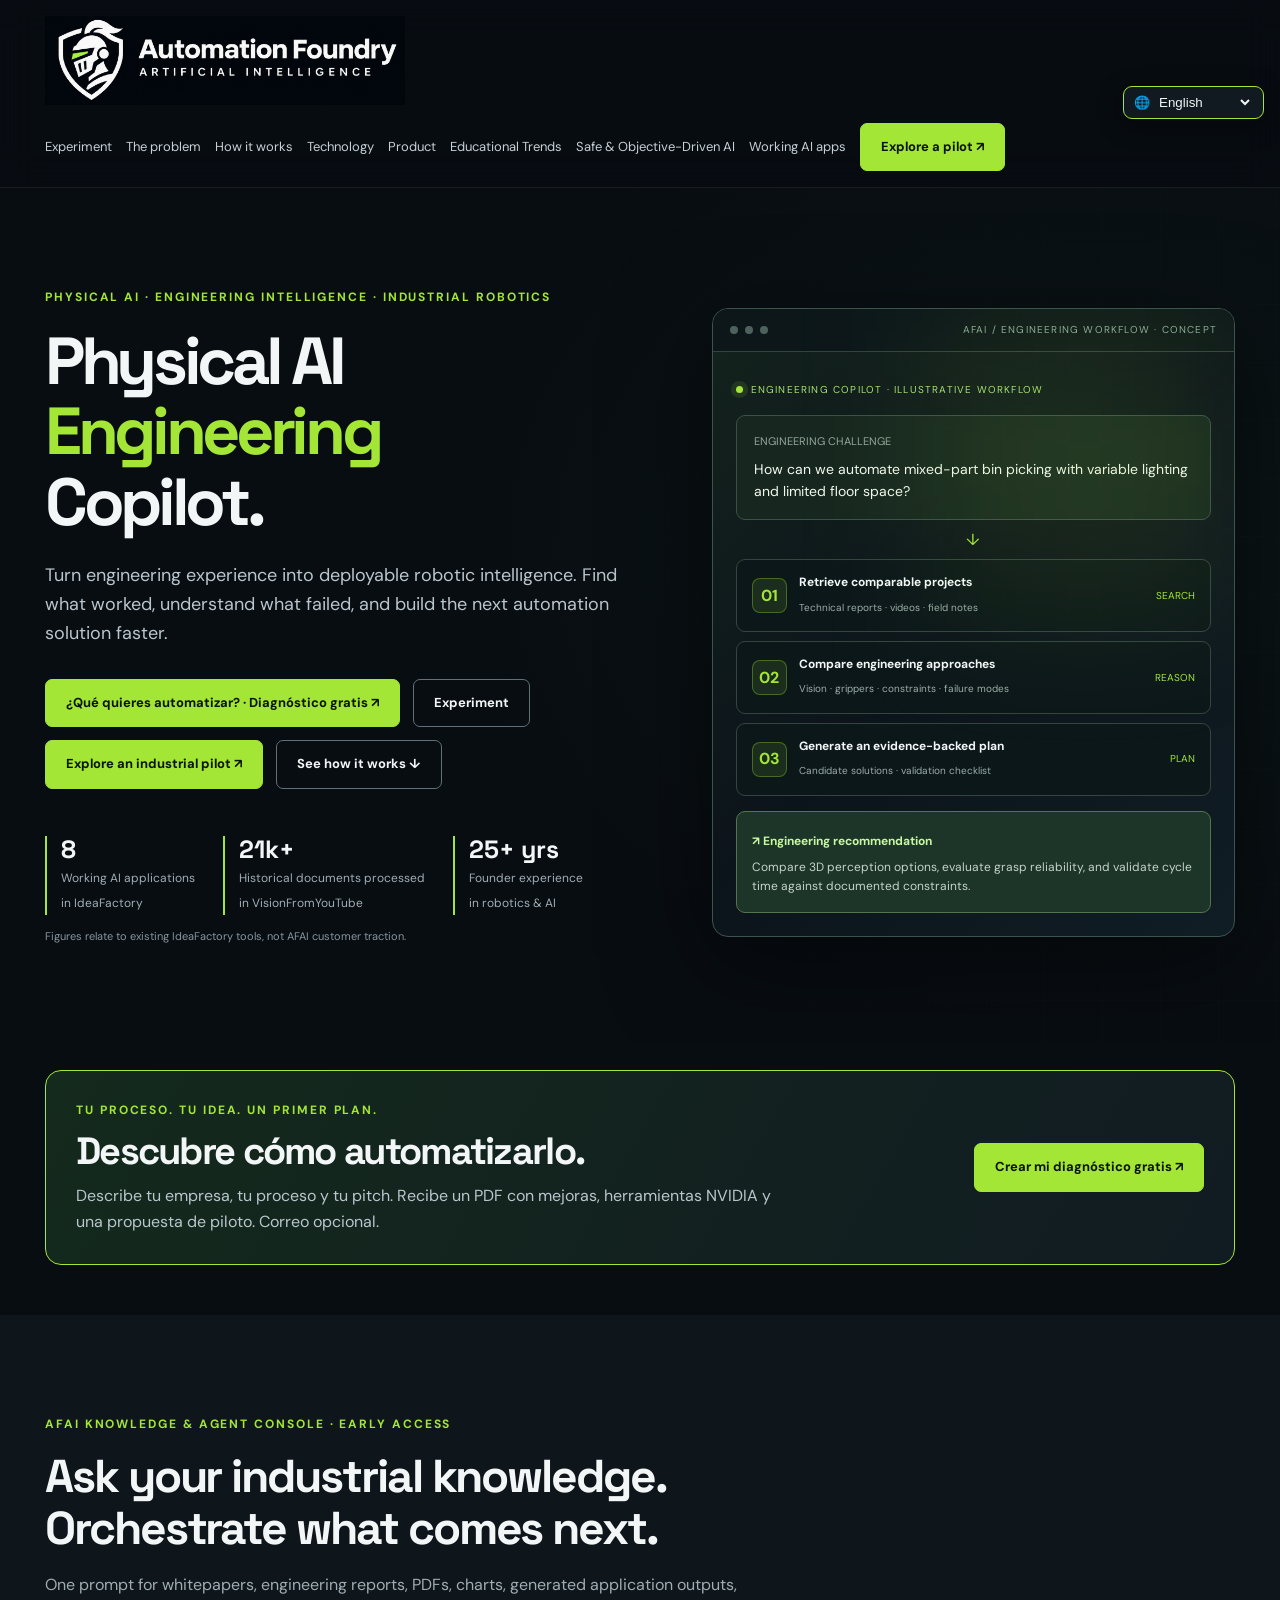
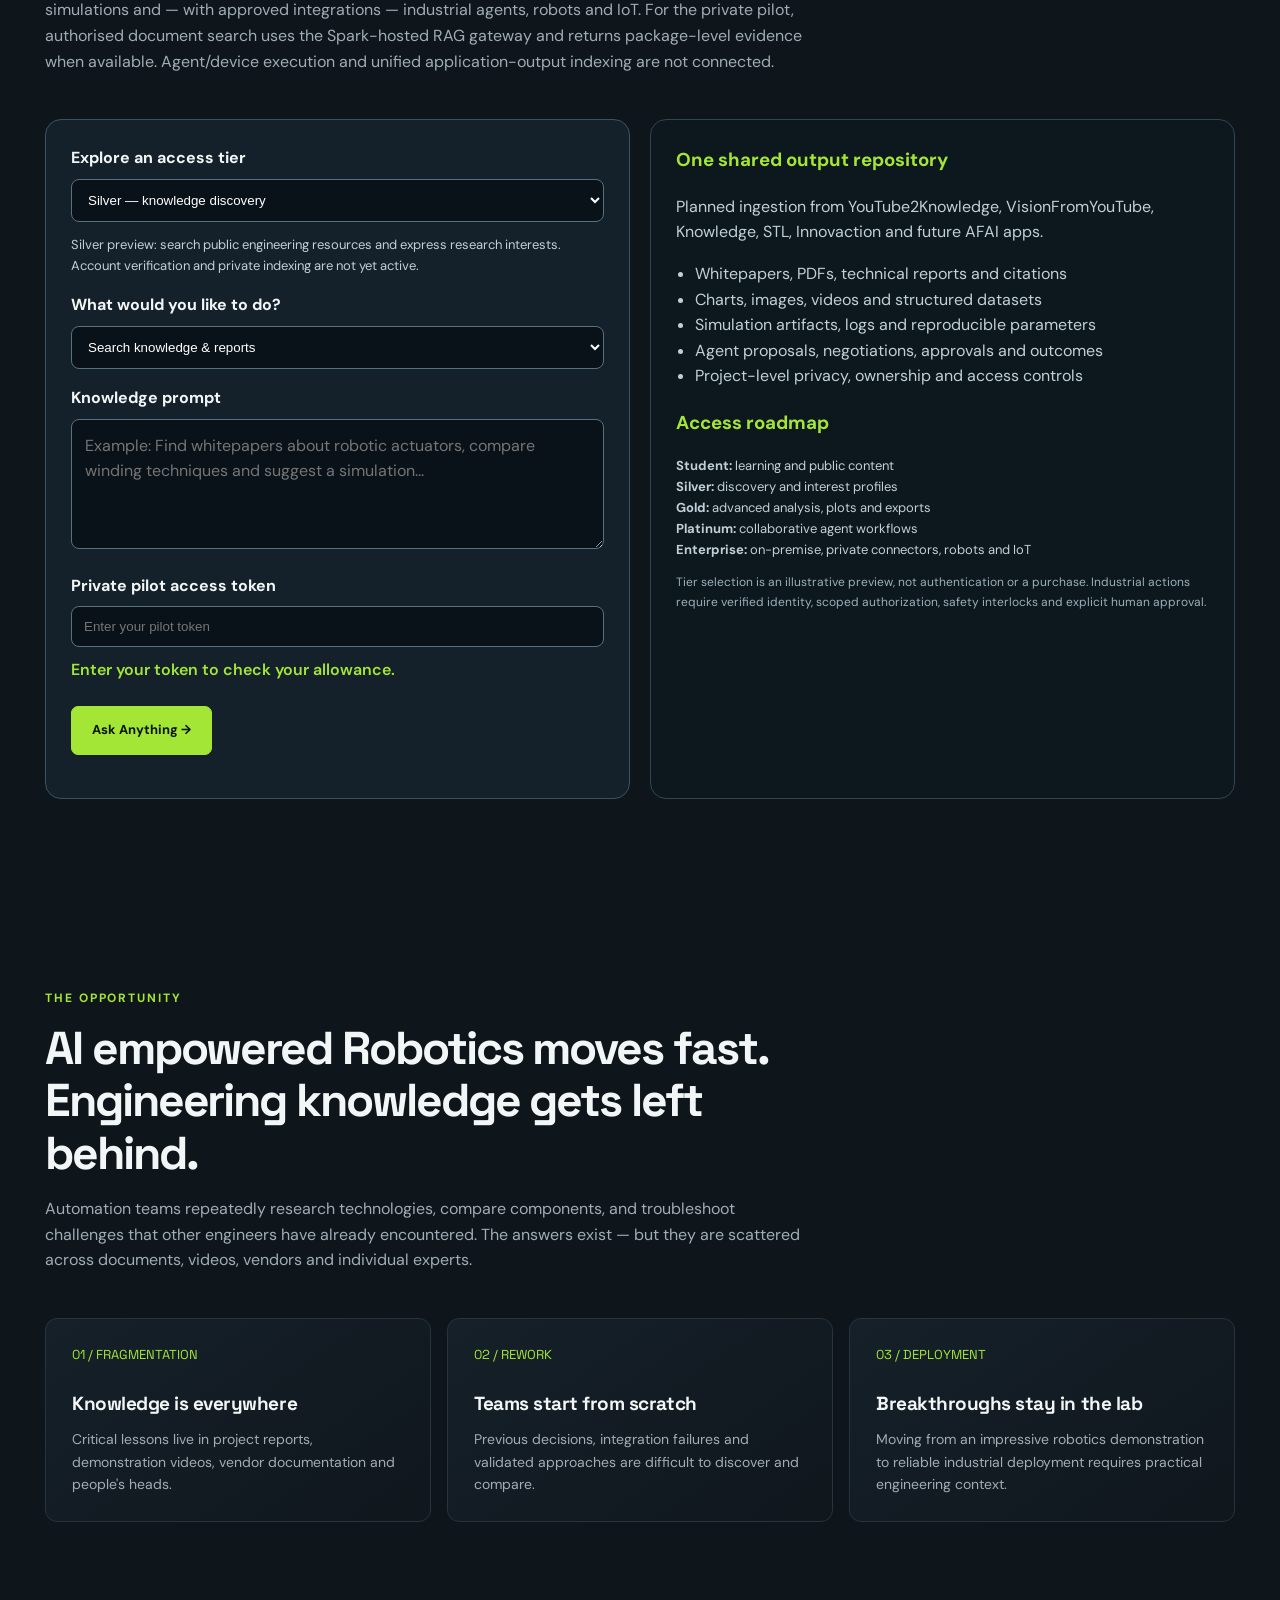
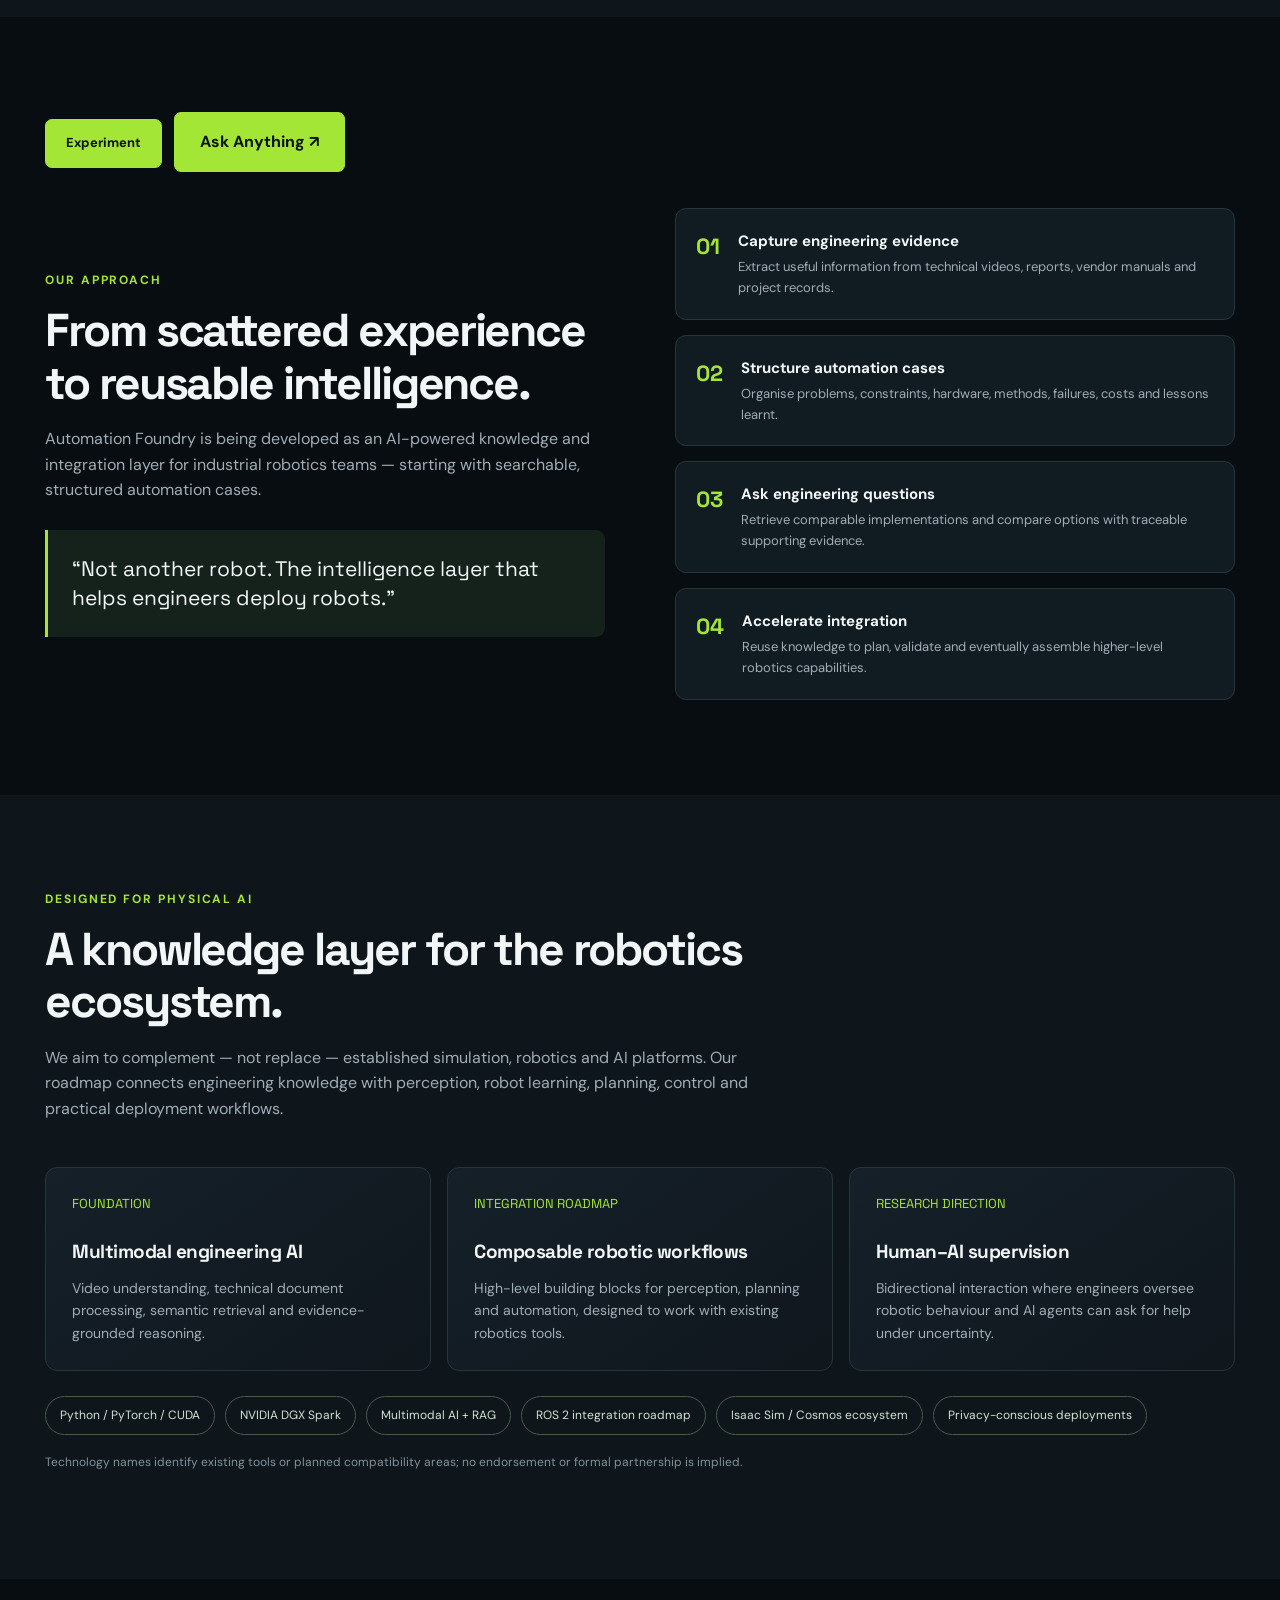
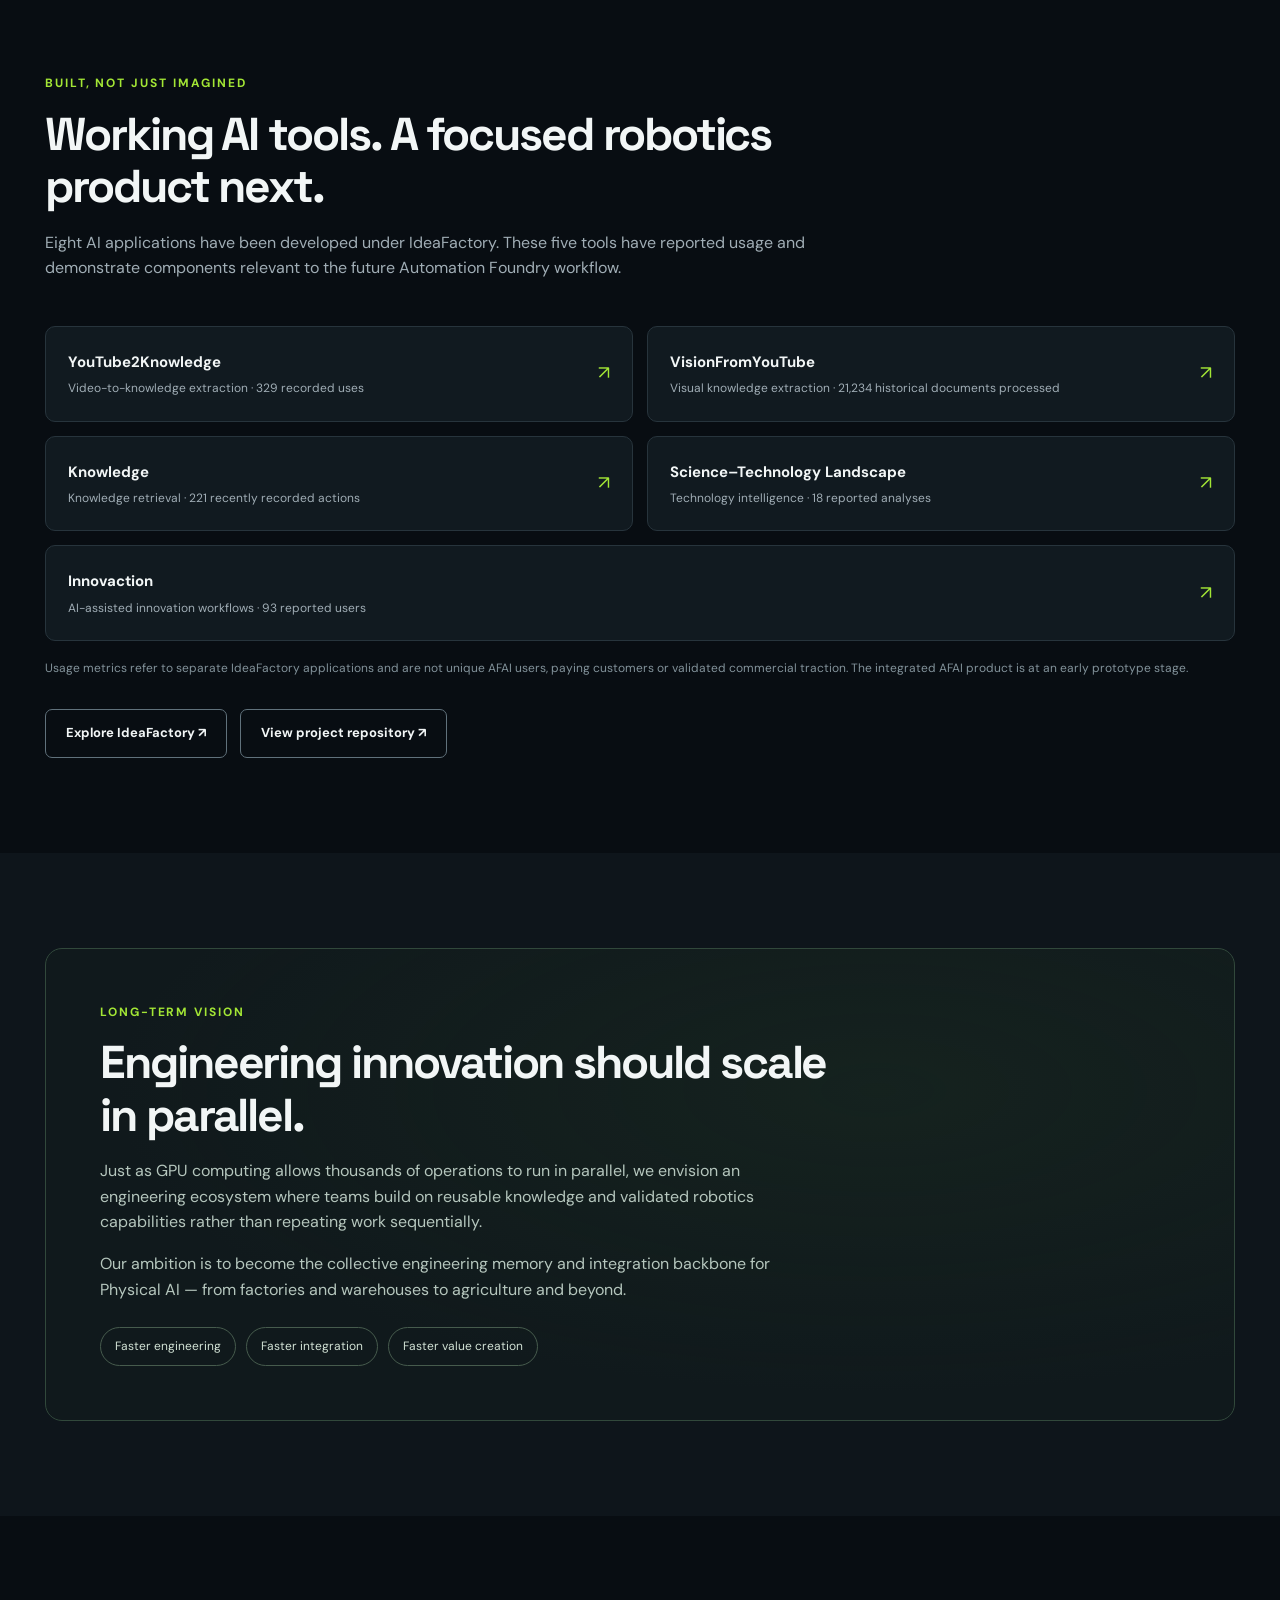
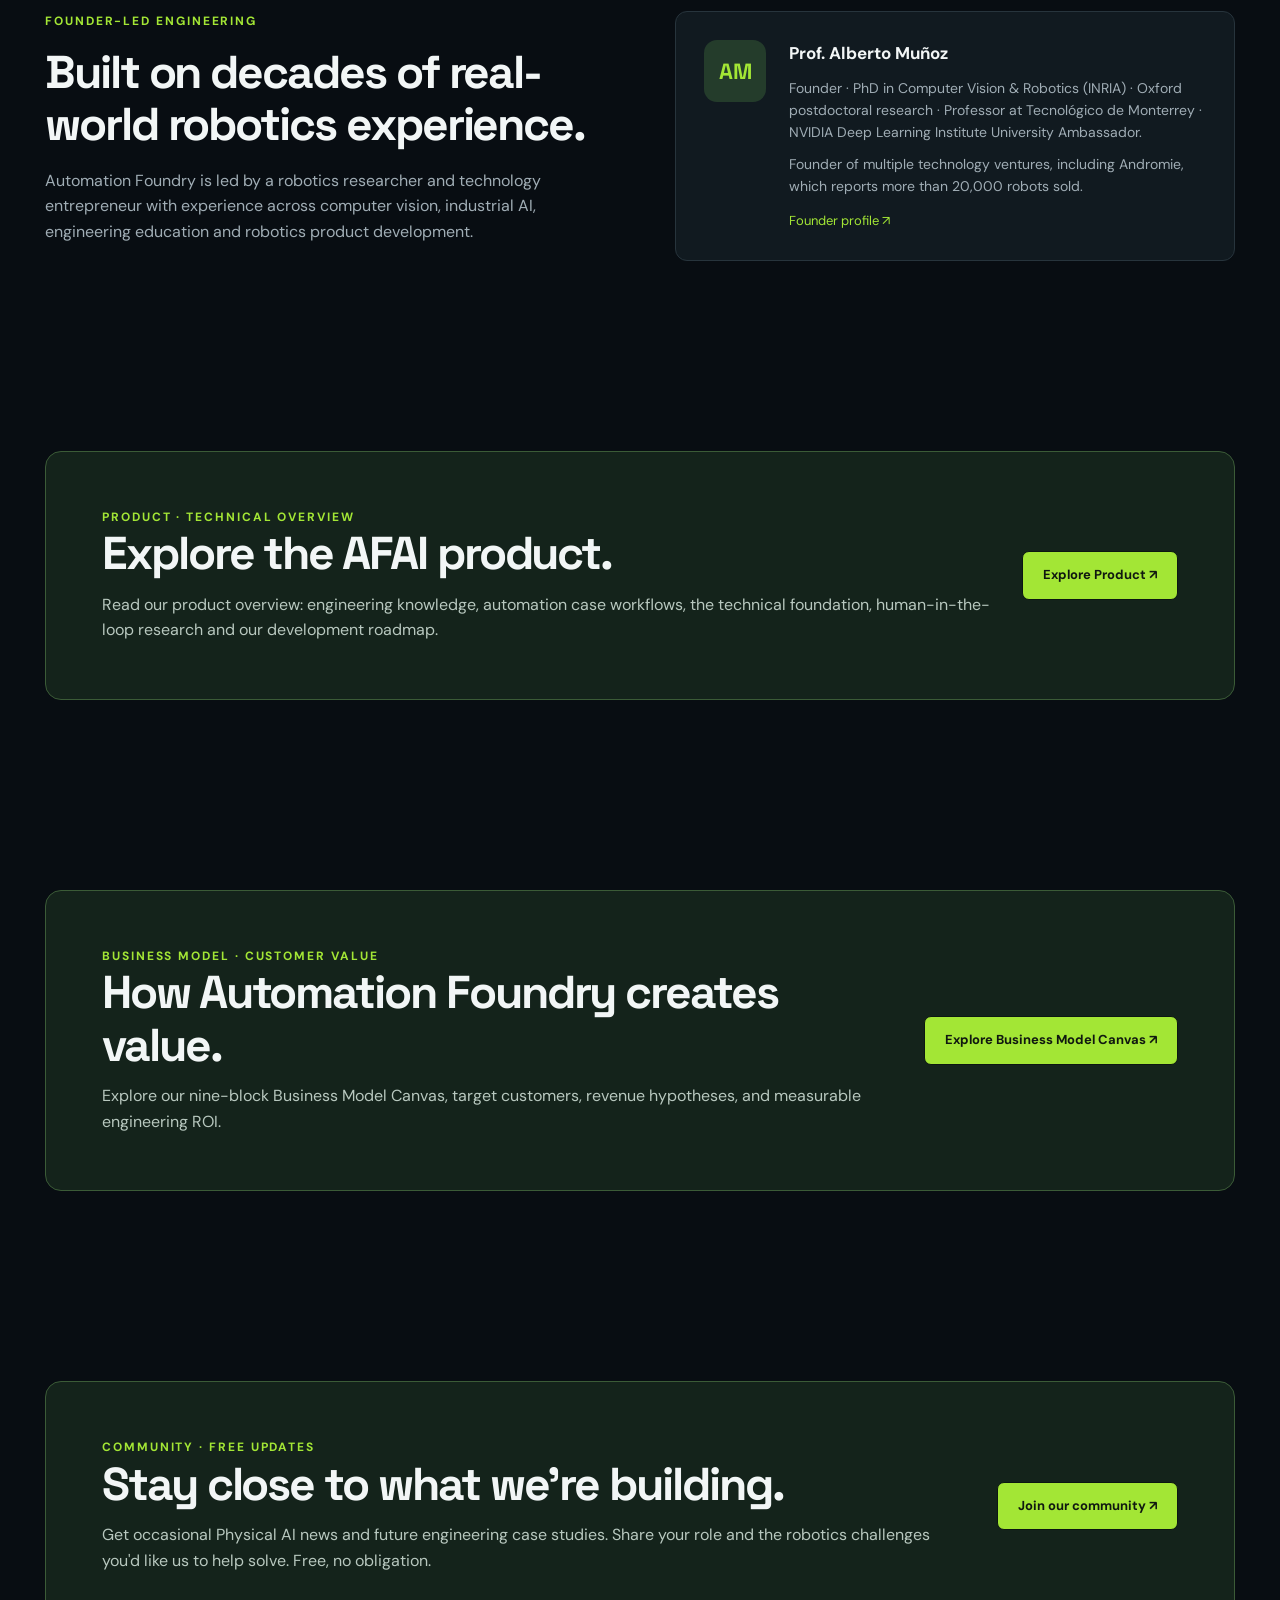
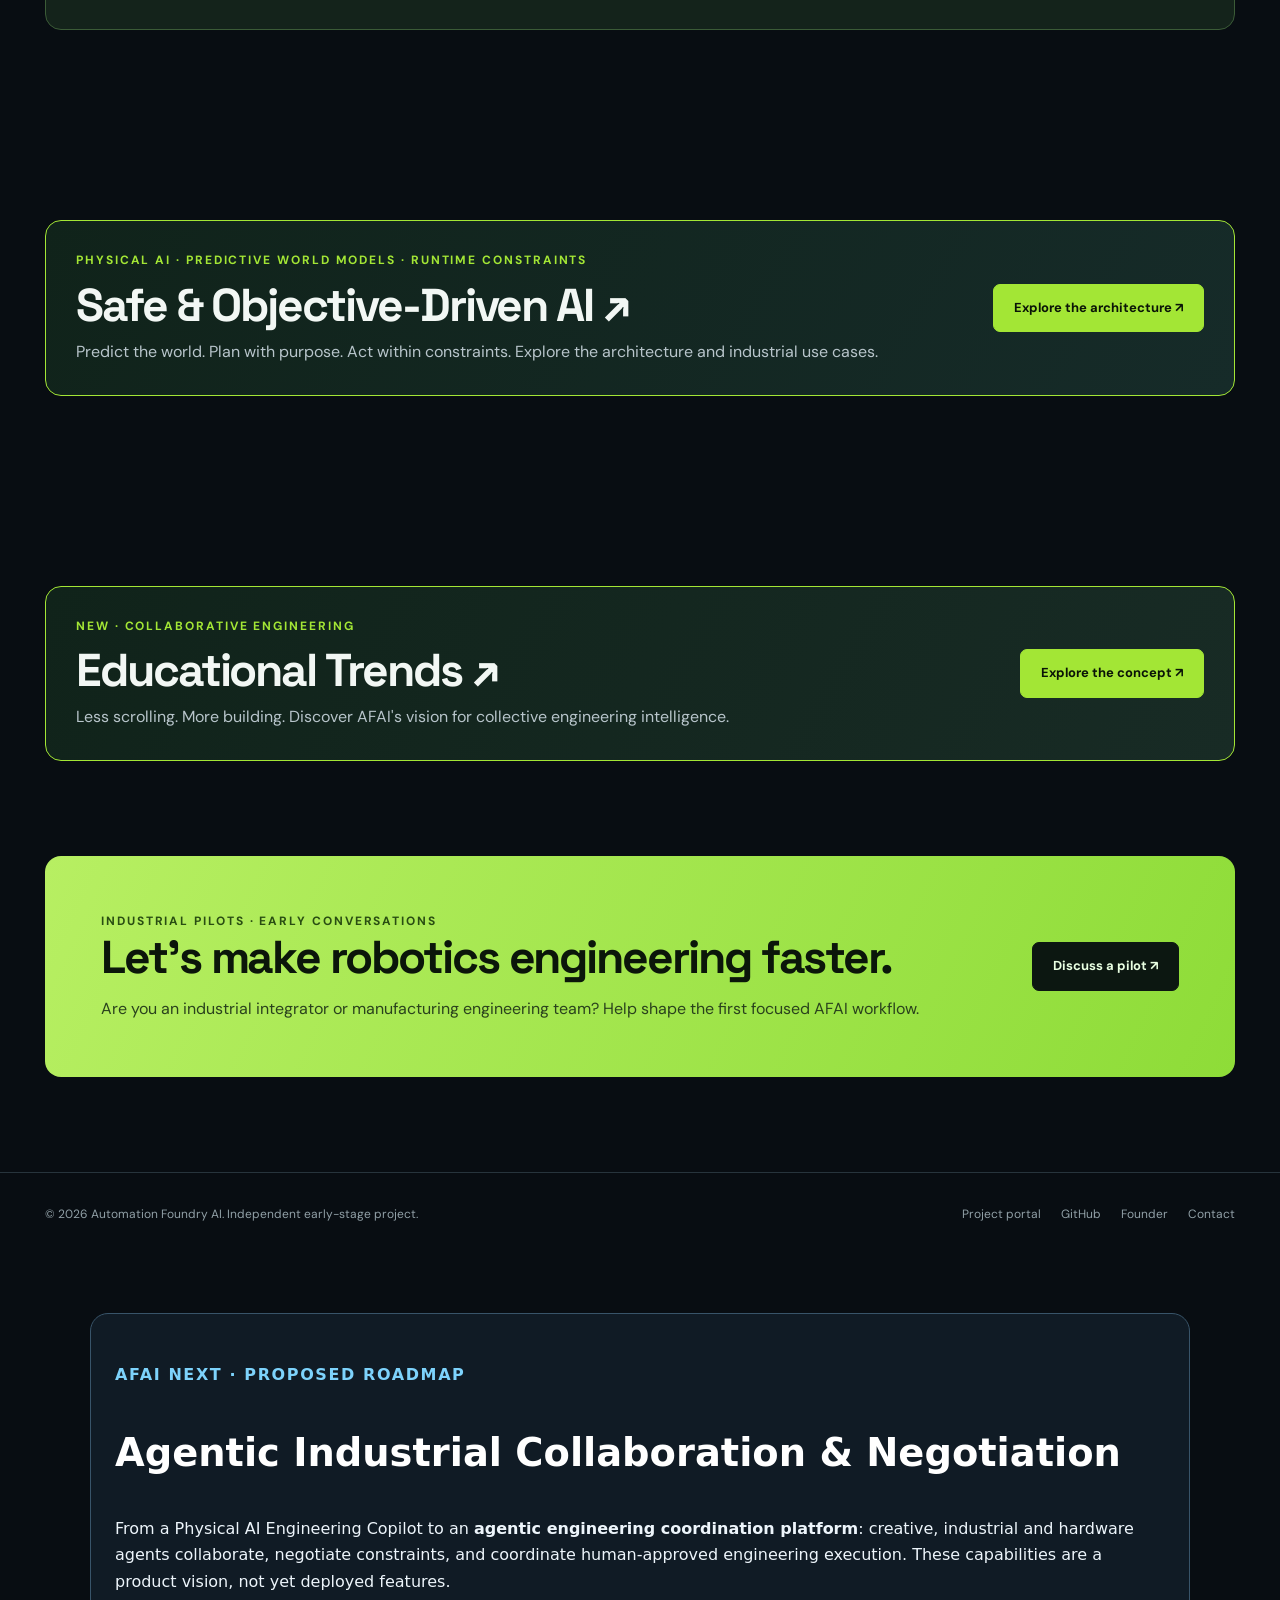
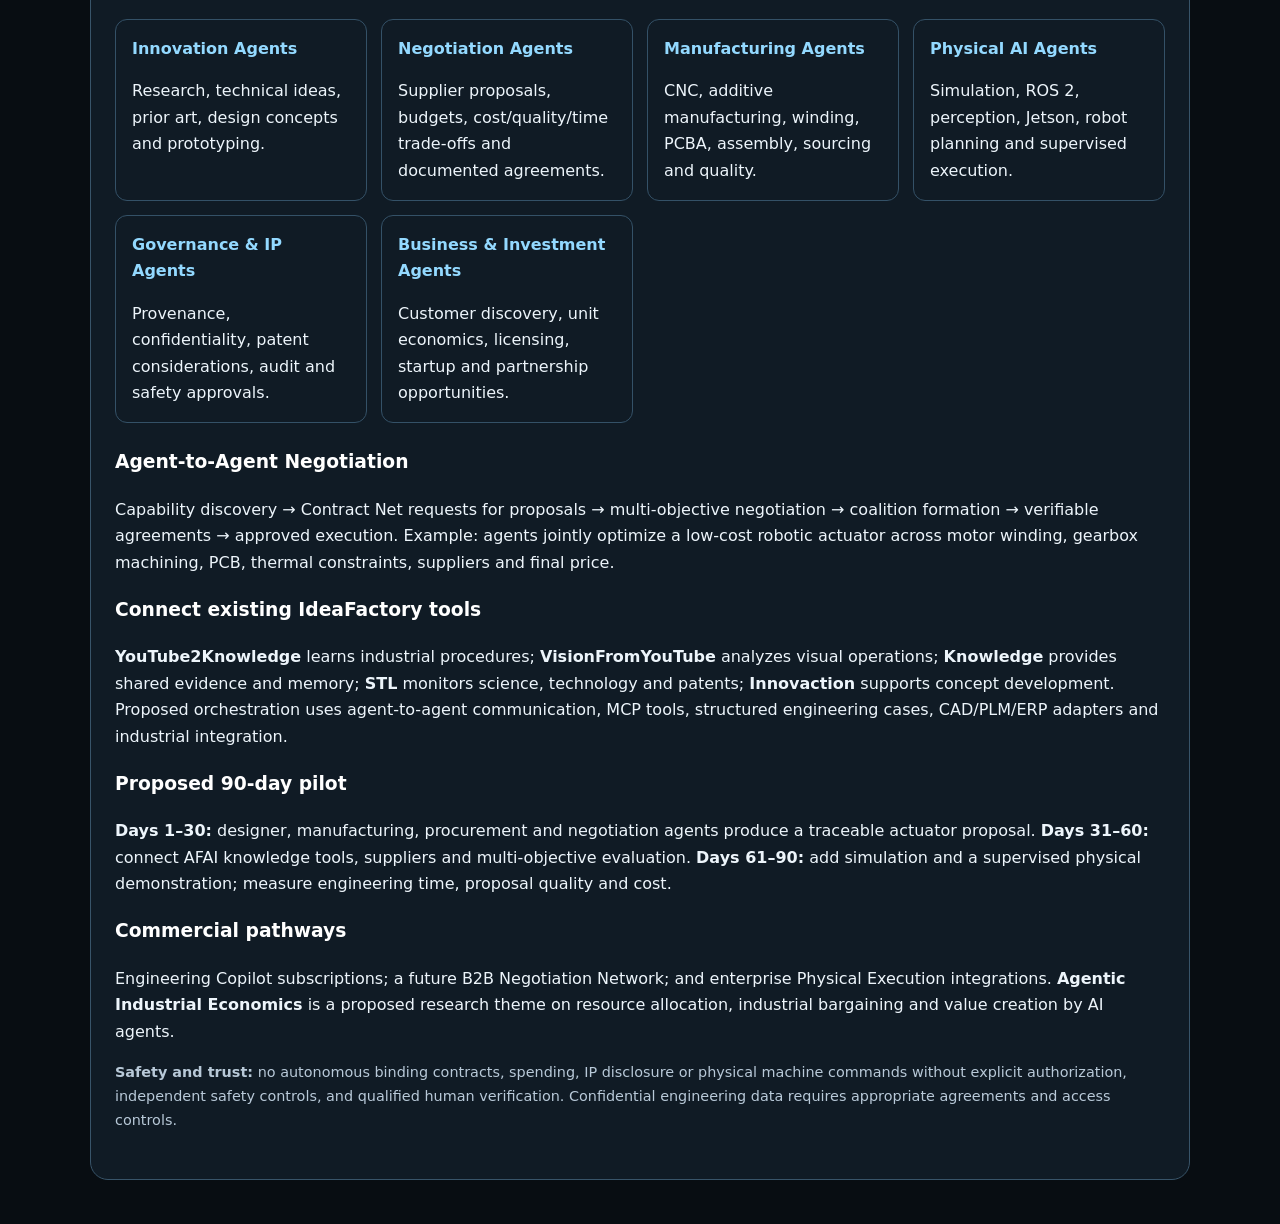
==== commit 6d005a6a: "Add shared language selector to index.html" ====
--- a/index.html
+++ b/index.html
@@ -164,4 +164,5 @@
  });
 })();
 </script>
+<script src="assets/afai-i18n.js" defer></script>
 </body></html>
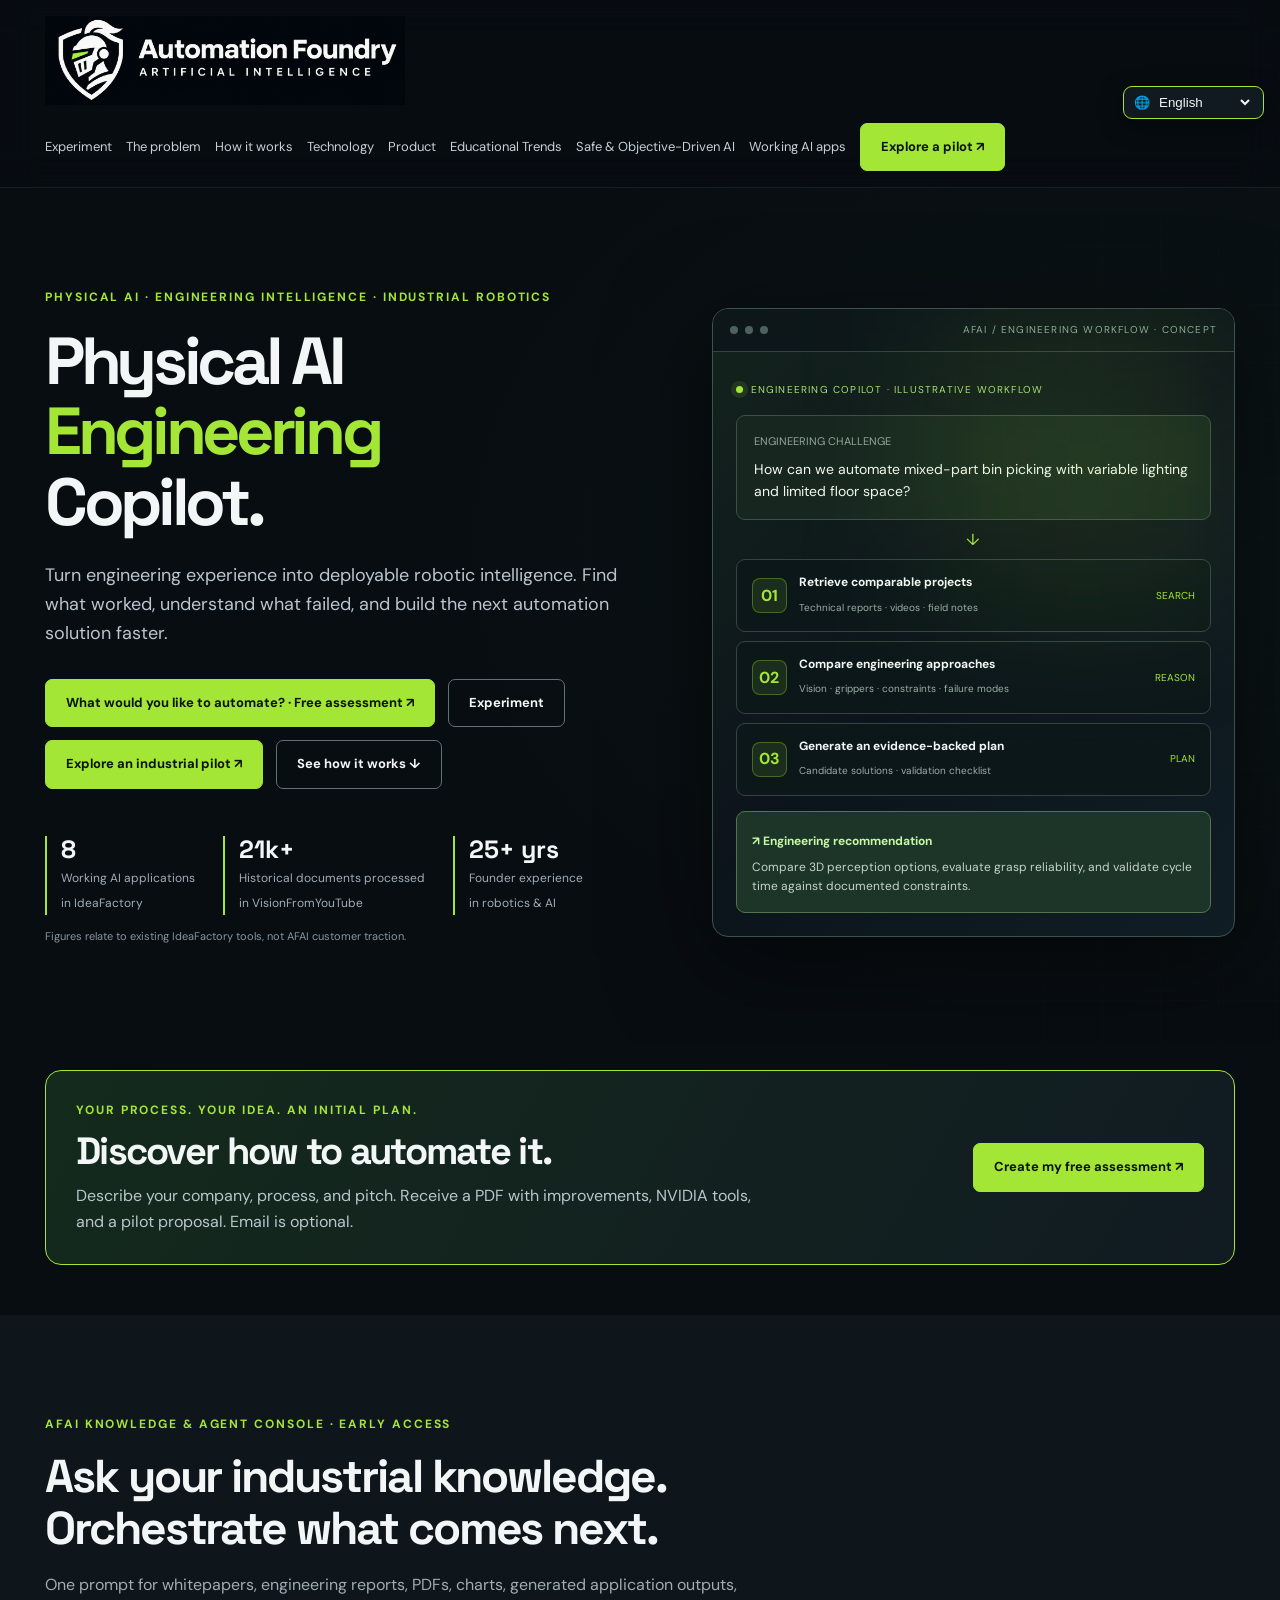
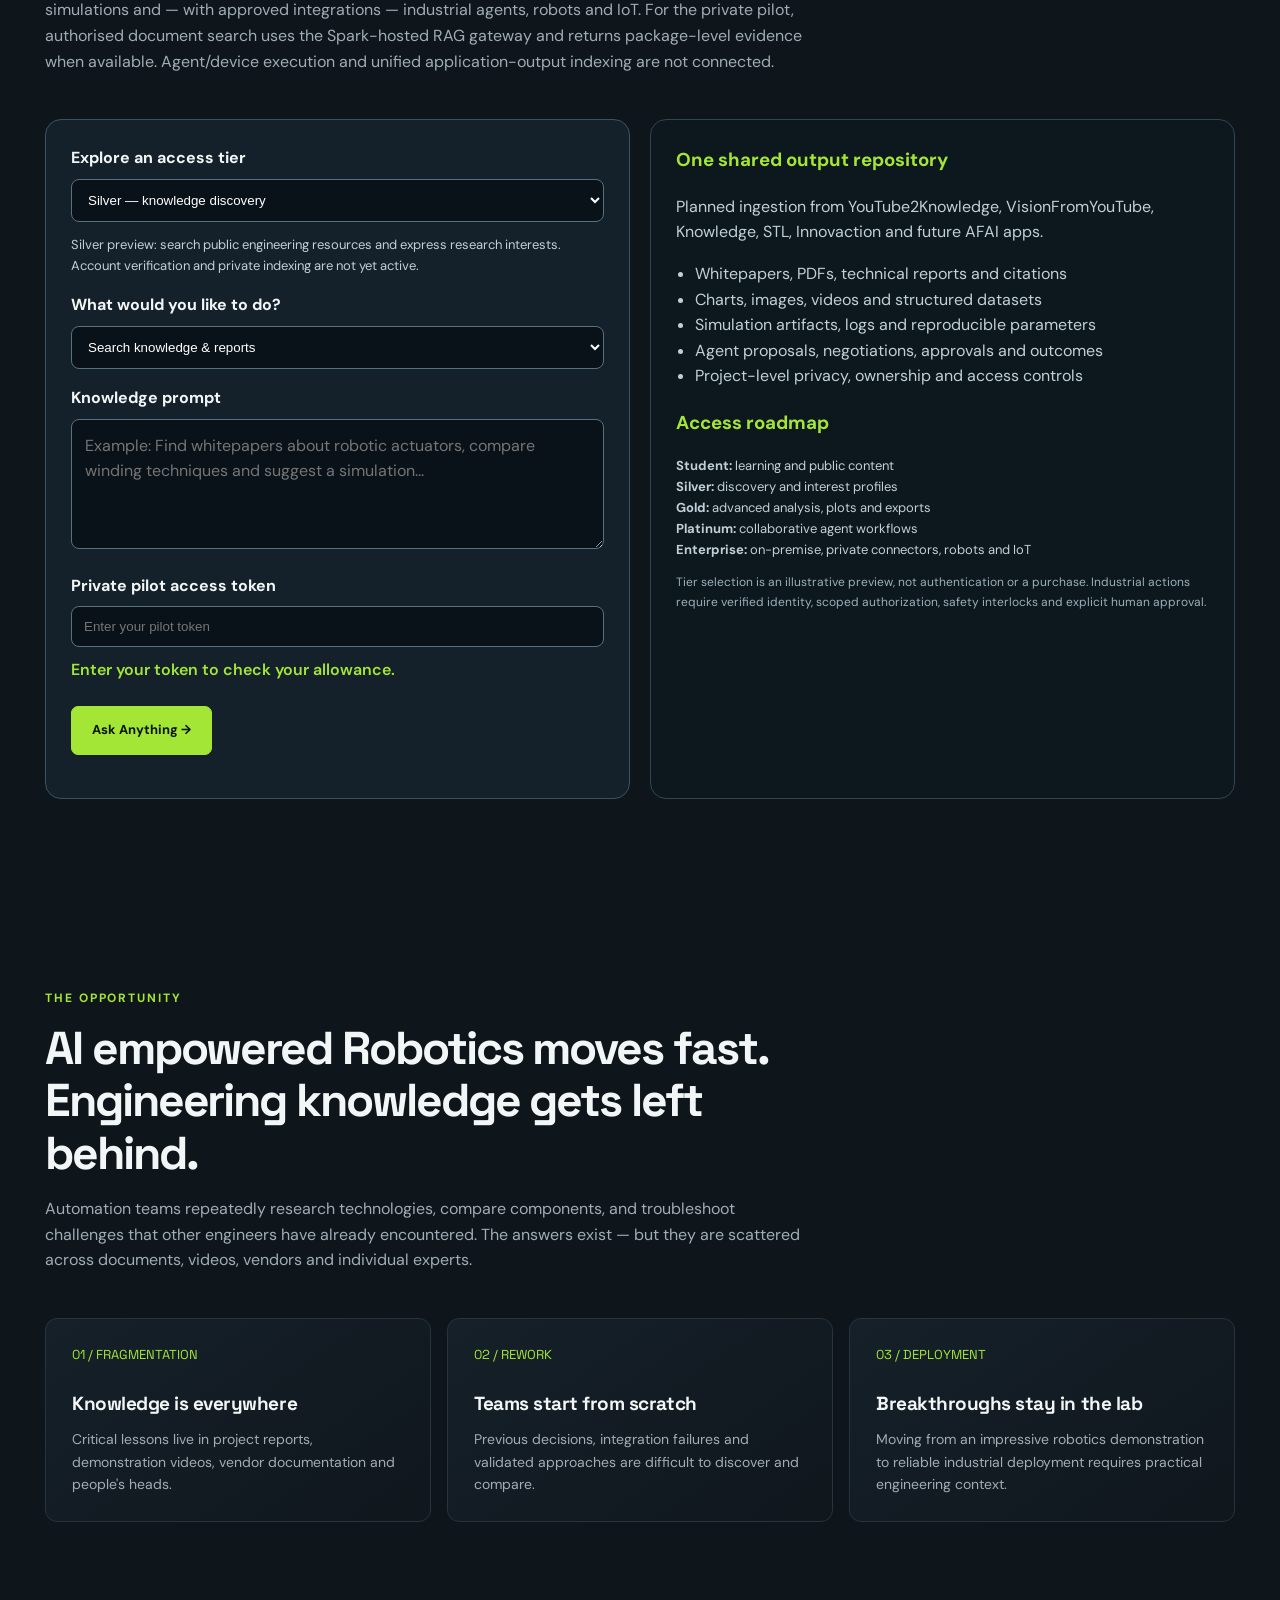
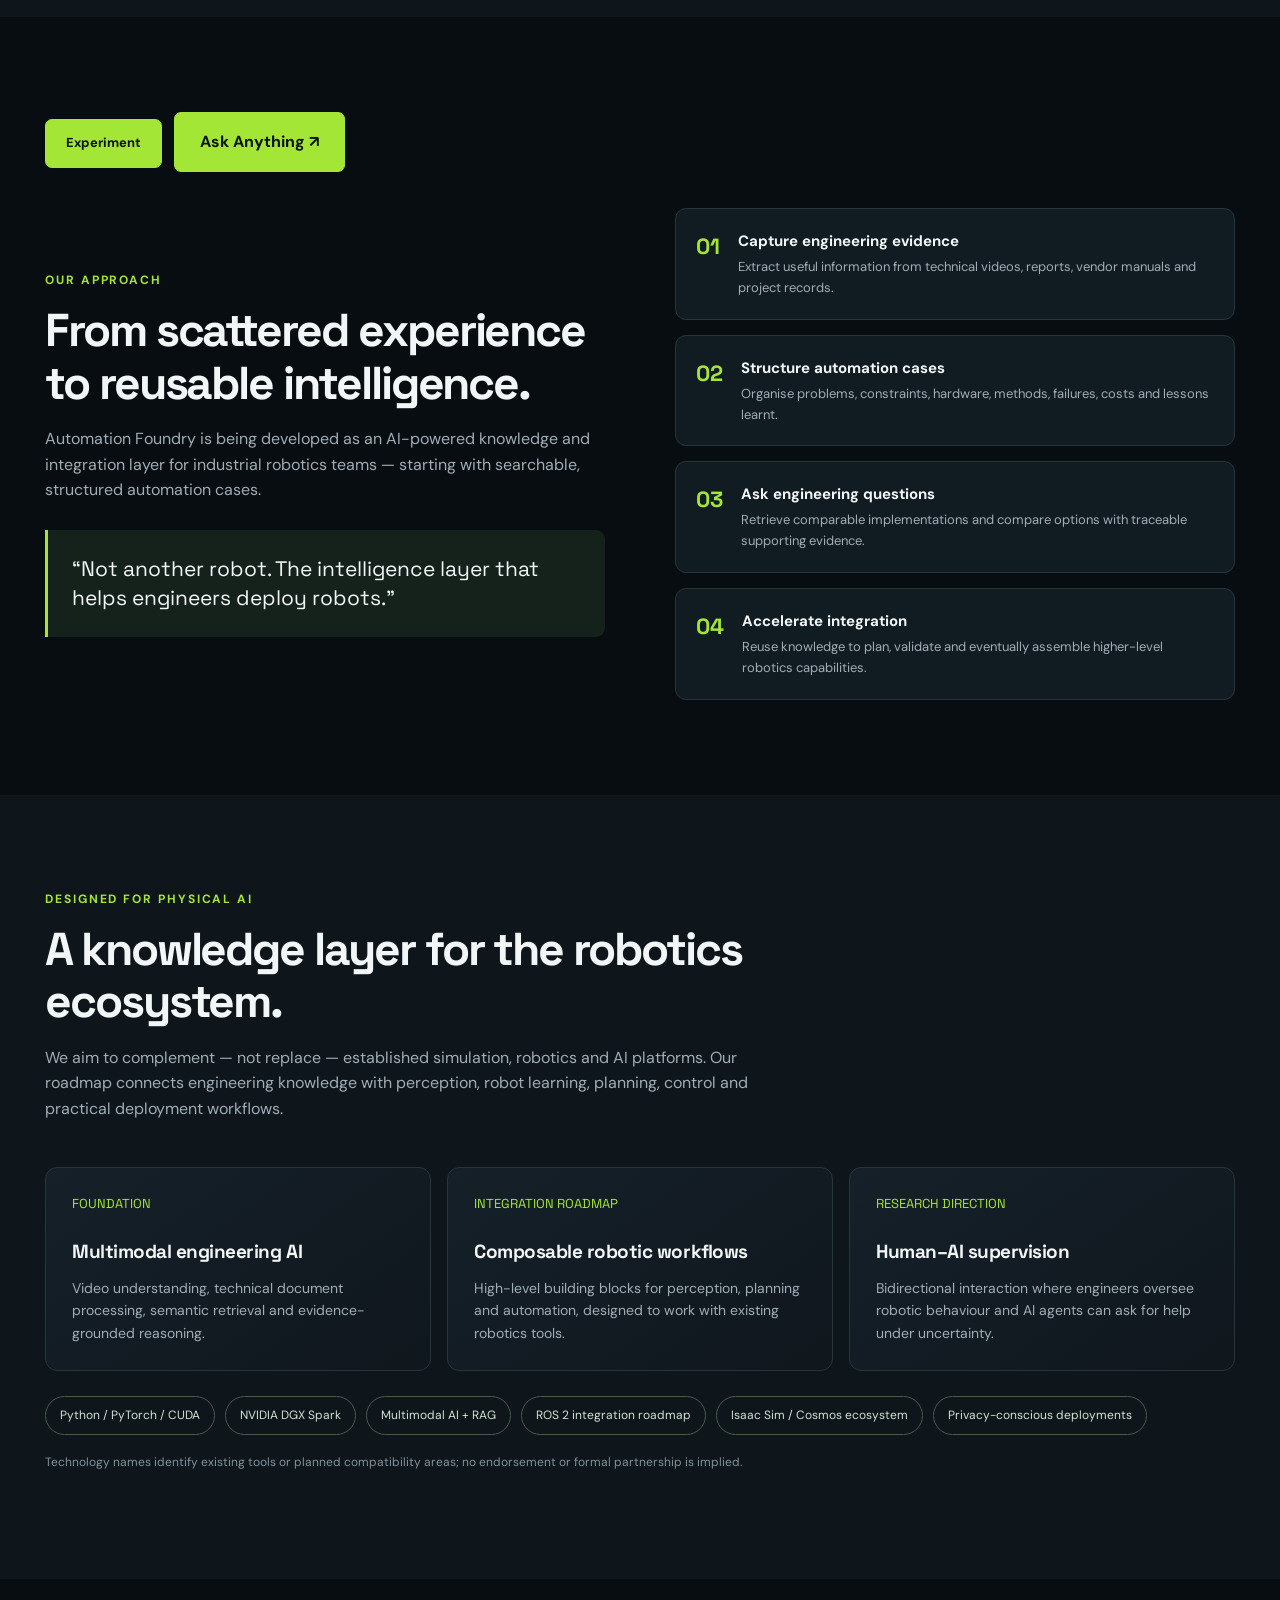
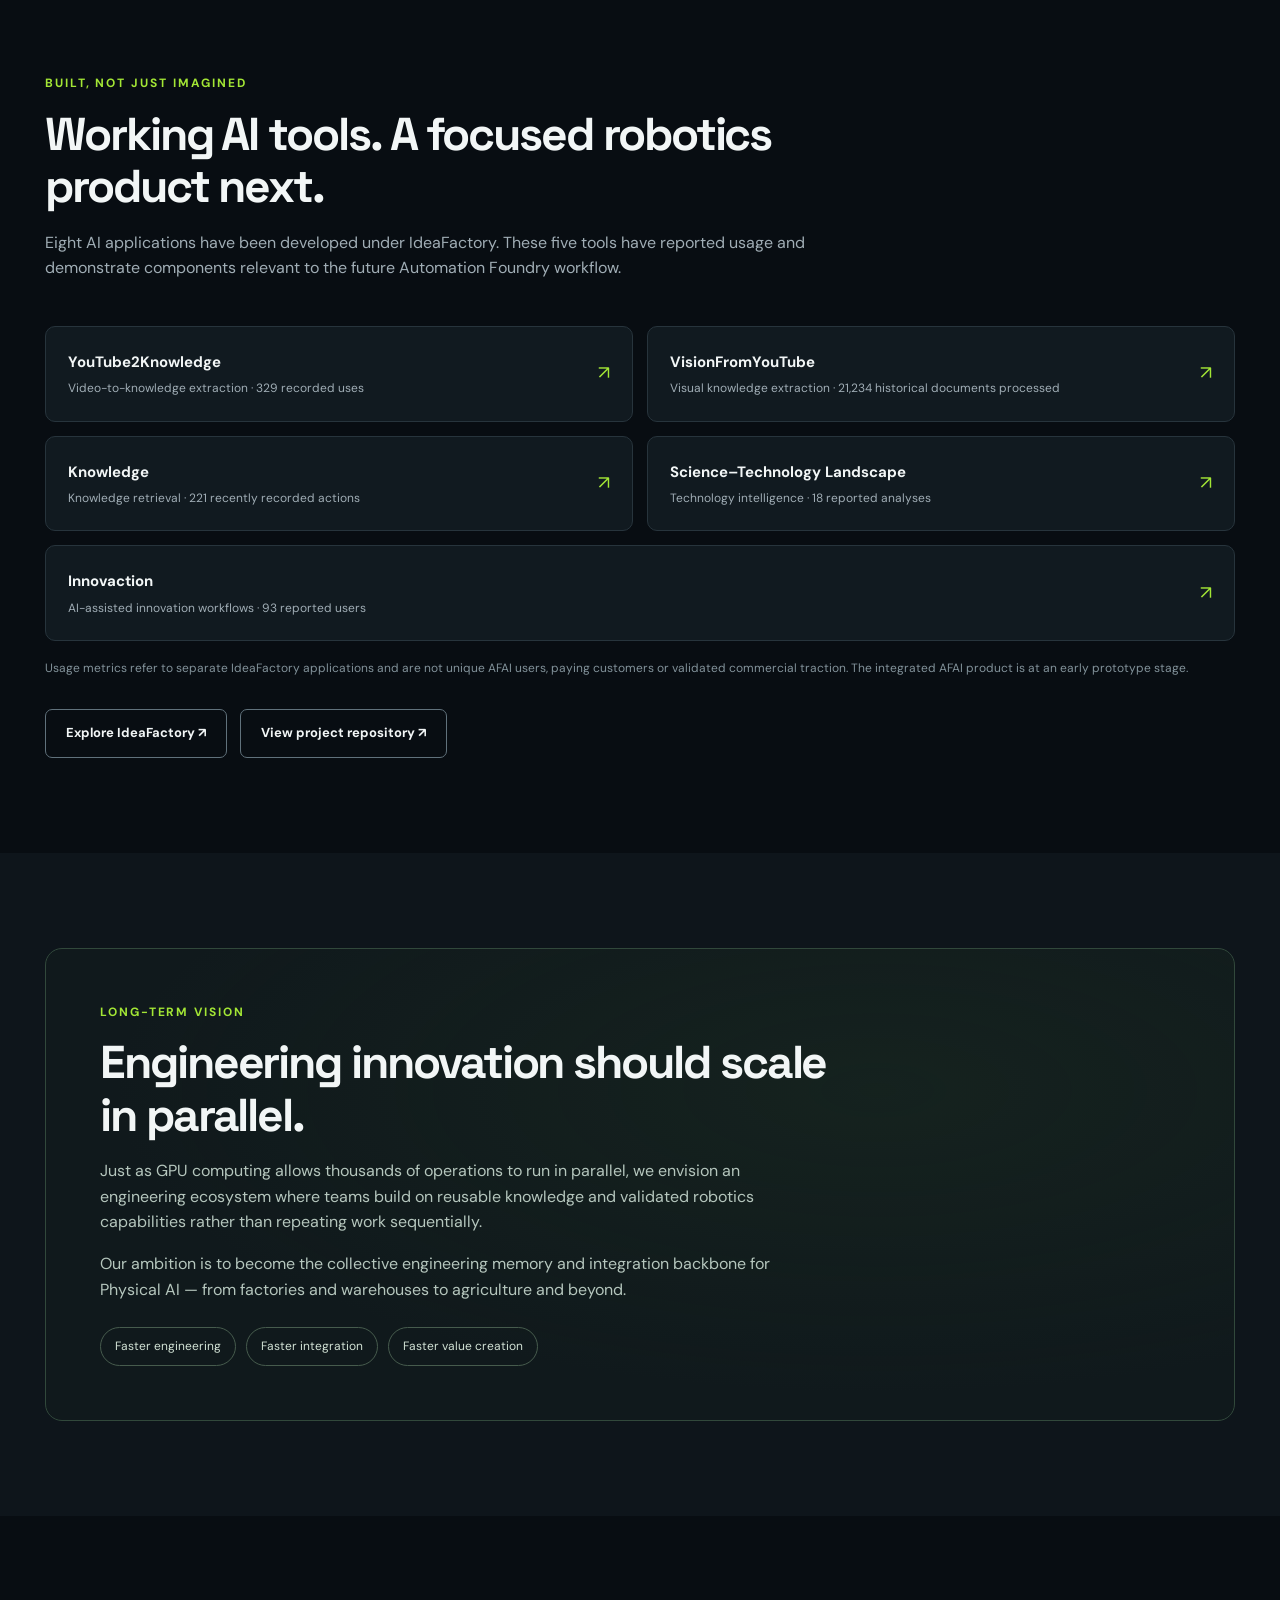
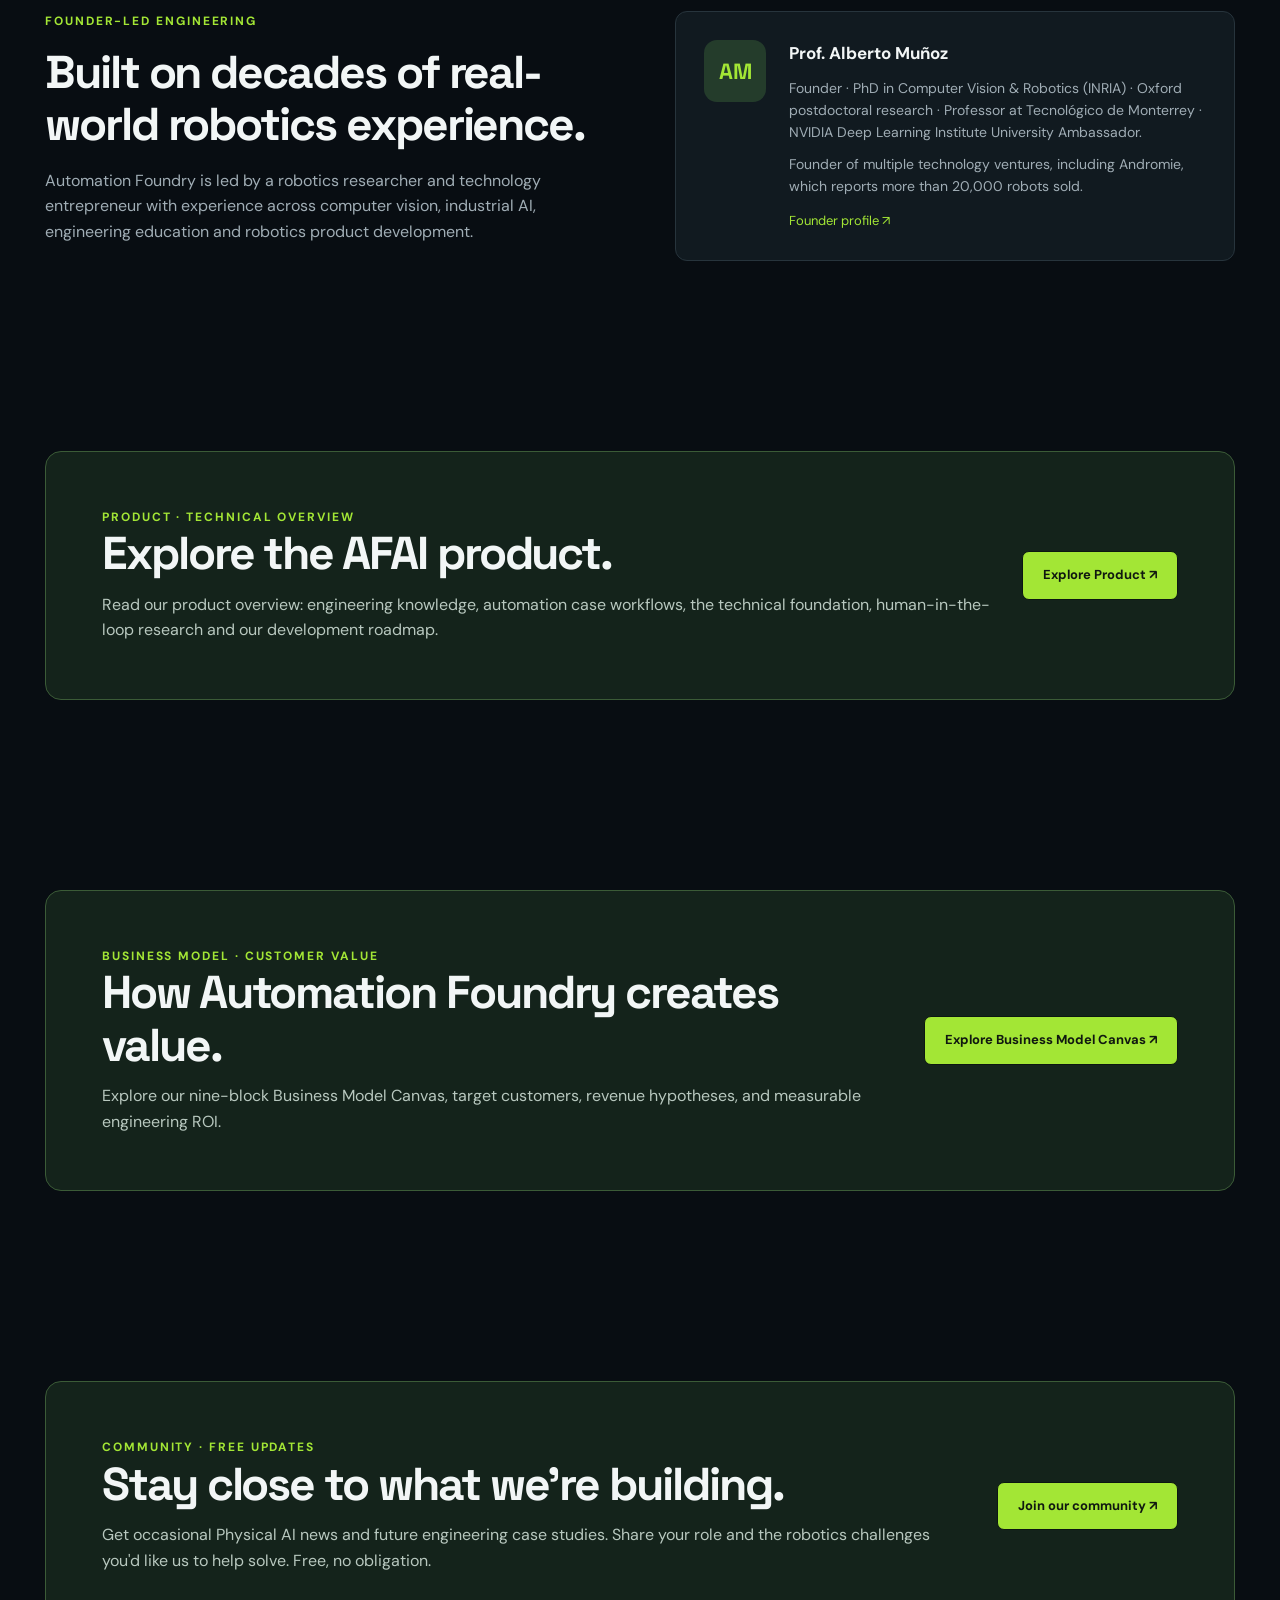
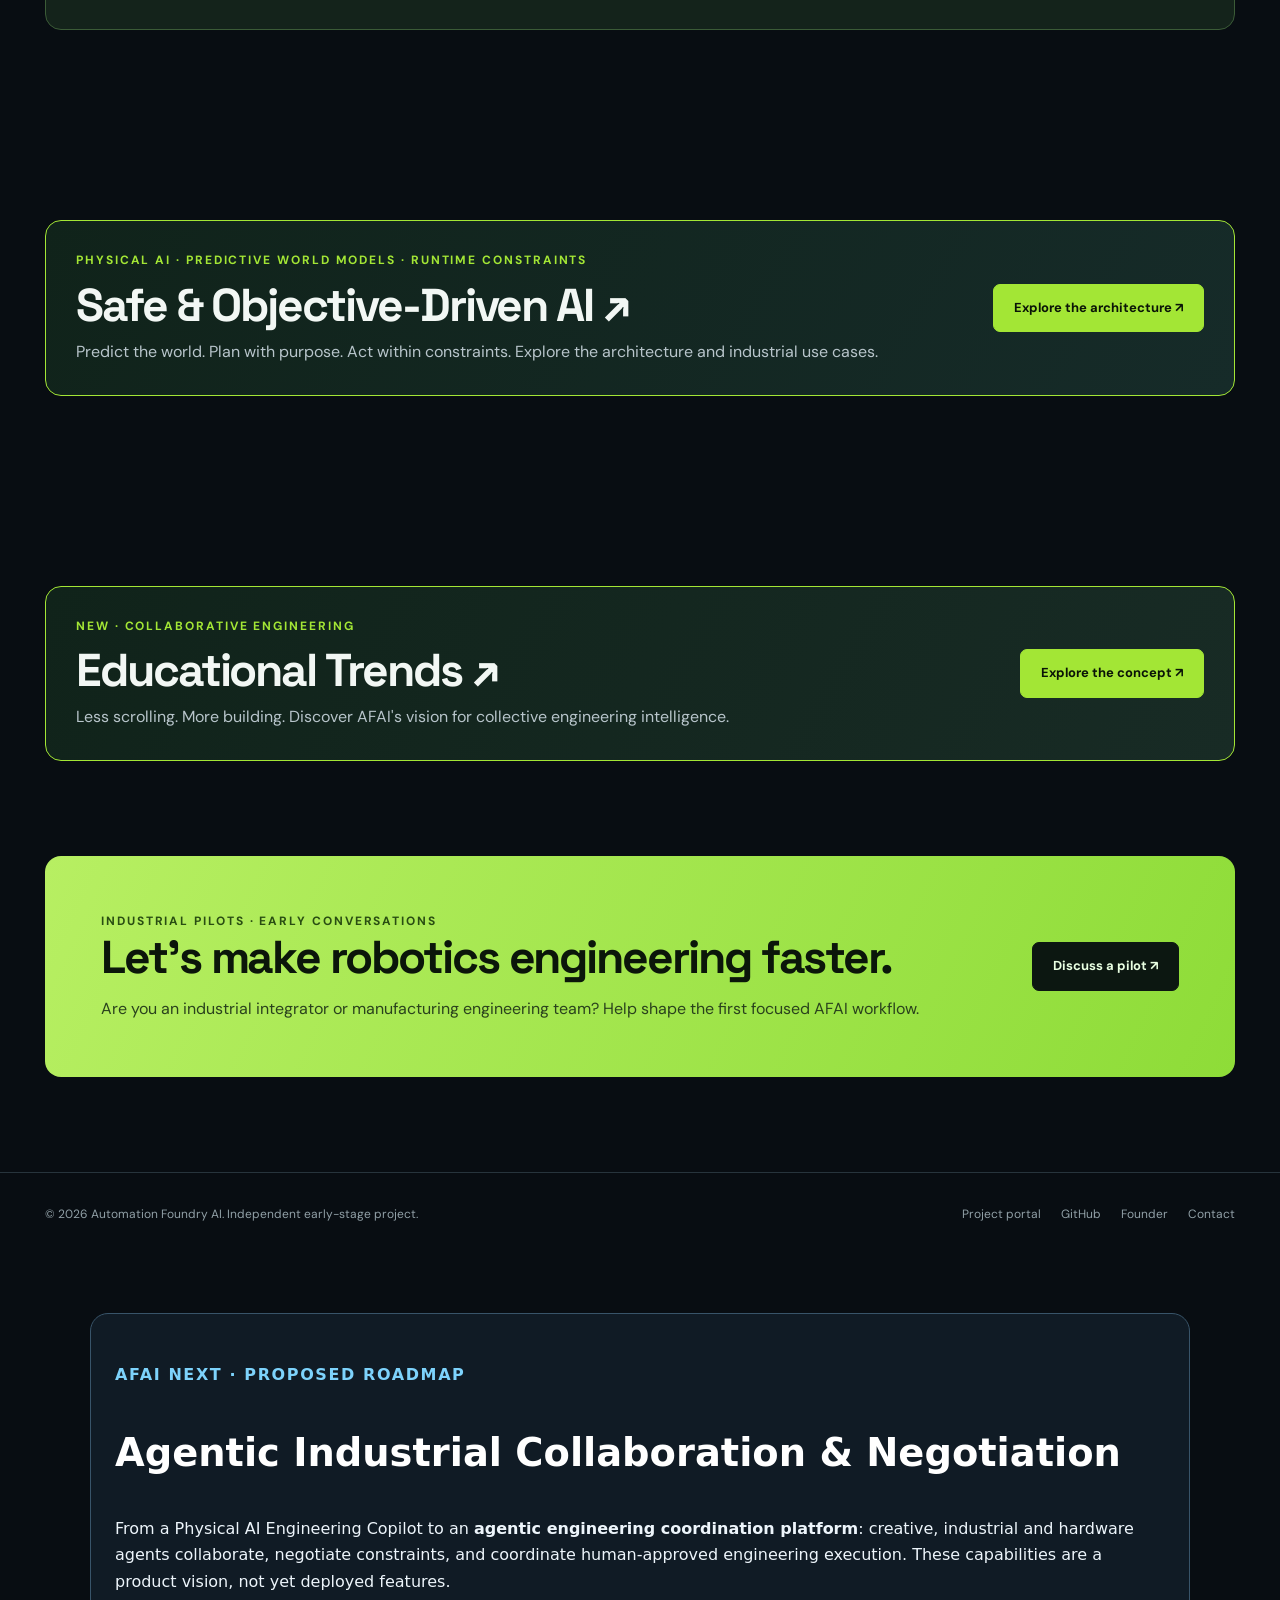
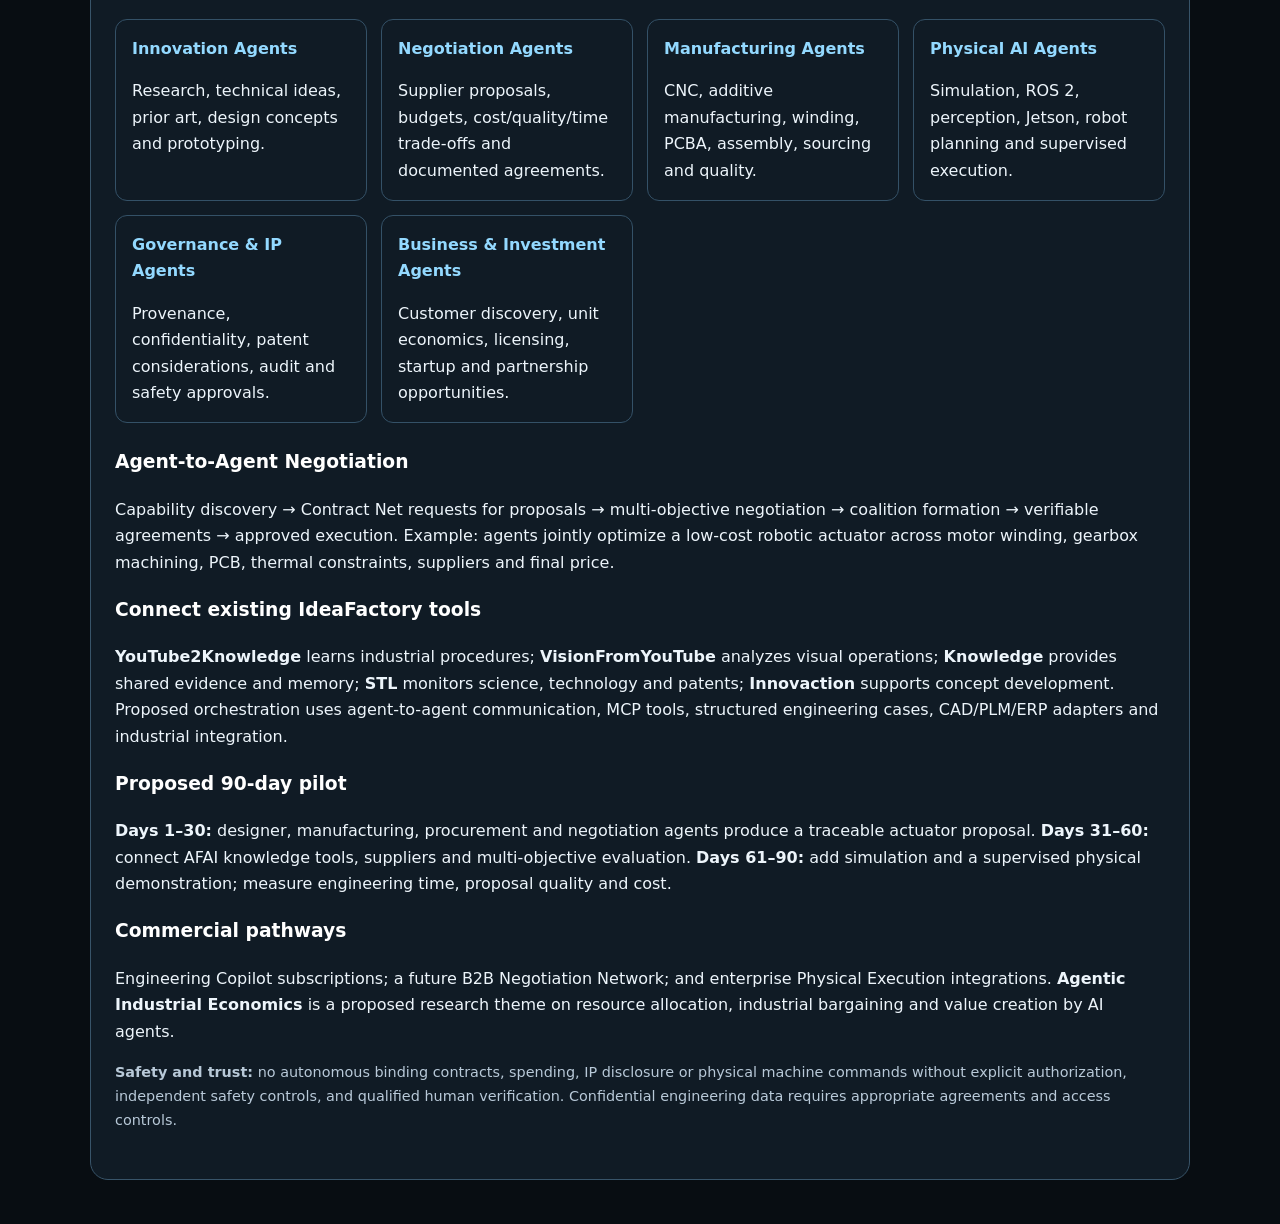
==== commit 0bb3272b: "Remove remaining Spanish copy from English landing page" ====
--- a/index.html
+++ b/index.html
@@ -12,8 +12,8 @@
 <style>.brand-art{position:relative;display:block;width:min(360px,65vw);aspect-ratio:1340/330;overflow:hidden;flex-shrink:0}.brand-art img{position:absolute;display:block;width:114.6269%;max-width:none;height:auto;left:-8.209%;top:-39.394%}.brand-art.experiment-art{width:min(460px,100%);aspect-ratio:1340/330}.brand-art.experiment-art img{top:-163.636%}@media(max-width:600px){.brand-art{width:min(275px,65vw)}}</style></head>
 <body>
 <div class="navwrap"><nav class="container nav" aria-label="Main navigation"><a class="brand-art" href="#top" aria-label="Automation Foundry Artificial Intelligence"><img src="assets/afai-brand-family.png" alt="" width="1536" height="1024" fetchpriority="high"></a><button class="menu" id="menu" aria-label="Toggle menu" aria-expanded="false">Menu ☰</button><div class="navlinks" id="navlinks"><a href="./experiment.html">Experiment</a><a href="#problem">The problem</a><a href="#how">How it works</a><a href="#technology">Technology</a><a href="./product.html">Product</a><a href="./educational-trends.html">Educational Trends</a><a href="./objective-driven-ai.html">Safe &amp; Objective-Driven AI</a><a href="#applications">Working AI apps</a><a class="btn" href="mailto:luisalbertomunozubando@gmail.com?subject=Automation%20Foundry%20AI%20Pilot%20Enquiry">Explore a pilot ↗</a></div></nav></div>
-<main id="top"><section class="hero"><div class="container hero-grid"><div><div class="eyebrow">Physical AI · Engineering intelligence · Industrial robotics</div><h1>Physical AI<br><em>Engineering</em><br>Copilot.</h1><p class="lead">Turn engineering experience into deployable robotic intelligence. Find what worked, understand what failed, and build the next automation solution faster.</p><div class="actions"><a class="btn" href="./automation-diagnostic.html">¿Qué quieres automatizar? · Diagnóstico gratis ↗</a><a class="btn ghost" href="./experiment.html">Experiment</a><a class="btn" href="mailto:luisalbertomunozubando@gmail.com?subject=Automation%20Foundry%20AI%20Pilot%20Enquiry">Explore an industrial pilot ↗</a><a class="btn ghost" href="#how">See how it works ↓</a></div><div class="proof"><div><strong>8</strong><span>Working AI applications<br>in IdeaFactory</span></div><div><strong>21k+</strong><span>Historical documents processed<br>in VisionFromYouTube</span></div><div><strong>25+ yrs</strong><span>Founder experience<br>in robotics &amp; AI</span></div></div><p class="proof-note">Figures relate to existing IdeaFactory tools, not AFAI customer traction.</p></div><div class="visual" aria-label="Illustrative future workflow of Automation Foundry"><div class="windowbar"><i class="dot"></i><i class="dot"></i><i class="dot"></i><span>AFAI / ENGINEERING WORKFLOW · CONCEPT</span></div><div class="vbody"><div class="vtag"><i class="pulse"></i>Engineering copilot · illustrative workflow</div><div class="prompt"><small>ENGINEERING CHALLENGE</small>How can we automate mixed-part bin picking with variable lighting and limited floor space?</div><div class="arrowdown">↓</div><div class="flowbox"><div class="flowicon">01</div><div><strong>Retrieve comparable projects</strong><small>Technical reports · videos · field notes</small></div><span class="status">SEARCH</span></div><div class="flowbox"><div class="flowicon">02</div><div><strong>Compare engineering approaches</strong><small>Vision · grippers · constraints · failure modes</small></div><span class="status">REASON</span></div><div class="flowbox"><div class="flowicon">03</div><div><strong>Generate an evidence-backed plan</strong><small>Candidate solutions · validation checklist</small></div><span class="status">PLAN</span></div><div class="result"><strong>↗ Engineering recommendation</strong><p>Compare 3D perception options, evaluate grasp reliability, and validate cycle time against documented constraints.</p></div></div></div></div></section>
-<section class="section" style="padding:28px 0 50px"><div class="container"><a href="./automation-diagnostic.html" style="display:flex;justify-content:space-between;align-items:center;gap:24px;flex-wrap:wrap;padding:30px;border:1px solid #a3e635;border-radius:16px;background:linear-gradient(120deg,#142a1c,#111b22)"><div><div class="eyebrow">Tu proceso. Tu idea. Un primer plan.</div><h2 style="margin:10px 0;font-size:clamp(26px,3vw,38px)">Descubre cómo automatizarlo.</h2><p style="color:#bac6cd;margin:0;max-width:700px">Describe tu empresa, tu proceso y tu pitch. Recibe un PDF con mejoras, herramientas NVIDIA y una propuesta de piloto. Correo opcional.</p></div><span class="btn">Crear mi diagnóstico gratis ↗</span></a></div></section>
+<main id="top"><section class="hero"><div class="container hero-grid"><div><div class="eyebrow">Physical AI · Engineering intelligence · Industrial robotics</div><h1>Physical AI<br><em>Engineering</em><br>Copilot.</h1><p class="lead">Turn engineering experience into deployable robotic intelligence. Find what worked, understand what failed, and build the next automation solution faster.</p><div class="actions"><a class="btn" href="./automation-diagnostic.html">What would you like to automate? · Free assessment ↗</a><a class="btn ghost" href="./experiment.html">Experiment</a><a class="btn" href="mailto:luisalbertomunozubando@gmail.com?subject=Automation%20Foundry%20AI%20Pilot%20Enquiry">Explore an industrial pilot ↗</a><a class="btn ghost" href="#how">See how it works ↓</a></div><div class="proof"><div><strong>8</strong><span>Working AI applications<br>in IdeaFactory</span></div><div><strong>21k+</strong><span>Historical documents processed<br>in VisionFromYouTube</span></div><div><strong>25+ yrs</strong><span>Founder experience<br>in robotics &amp; AI</span></div></div><p class="proof-note">Figures relate to existing IdeaFactory tools, not AFAI customer traction.</p></div><div class="visual" aria-label="Illustrative future workflow of Automation Foundry"><div class="windowbar"><i class="dot"></i><i class="dot"></i><i class="dot"></i><span>AFAI / ENGINEERING WORKFLOW · CONCEPT</span></div><div class="vbody"><div class="vtag"><i class="pulse"></i>Engineering copilot · illustrative workflow</div><div class="prompt"><small>ENGINEERING CHALLENGE</small>How can we automate mixed-part bin picking with variable lighting and limited floor space?</div><div class="arrowdown">↓</div><div class="flowbox"><div class="flowicon">01</div><div><strong>Retrieve comparable projects</strong><small>Technical reports · videos · field notes</small></div><span class="status">SEARCH</span></div><div class="flowbox"><div class="flowicon">02</div><div><strong>Compare engineering approaches</strong><small>Vision · grippers · constraints · failure modes</small></div><span class="status">REASON</span></div><div class="flowbox"><div class="flowicon">03</div><div><strong>Generate an evidence-backed plan</strong><small>Candidate solutions · validation checklist</small></div><span class="status">PLAN</span></div><div class="result"><strong>↗ Engineering recommendation</strong><p>Compare 3D perception options, evaluate grasp reliability, and validate cycle time against documented constraints.</p></div></div></div></div></section>
+<section class="section" style="padding:28px 0 50px"><div class="container"><a href="./automation-diagnostic.html" style="display:flex;justify-content:space-between;align-items:center;gap:24px;flex-wrap:wrap;padding:30px;border:1px solid #a3e635;border-radius:16px;background:linear-gradient(120deg,#142a1c,#111b22)"><div><div class="eyebrow">Your process. Your idea. An initial plan.</div><h2 style="margin:10px 0;font-size:clamp(26px,3vw,38px)">Discover how to automate it.</h2><p style="color:#bac6cd;margin:0;max-width:700px">Describe your company, process, and pitch. Receive a PDF with improvements, NVIDIA tools, and a pilot proposal. Email is optional.</p></div><span class="btn">Create my free assessment ↗</span></a></div></section>
 <section id="knowledge-console" class="section alt" aria-labelledby="console-title"><div class="container"><div class="sectionhead"><span class="eyebrow">AFAI KNOWLEDGE & AGENT CONSOLE · EARLY ACCESS</span><h2 id="console-title">Ask your industrial knowledge. Orchestrate what comes next.</h2><p>One prompt for whitepapers, engineering reports, PDFs, charts, generated application outputs, simulations and — with approved integrations — industrial agents, robots and IoT. For the private pilot, authorised document search uses the Spark-hosted RAG gateway and returns package-level evidence when available. Agent/device execution and unified application-output indexing are not connected.</p></div><div style="display:grid;grid-template-columns:repeat(auto-fit,minmax(280px,1fr));gap:20px"><div style="background:#14212a;border:1px solid #3b5360;border-radius:16px;padding:25px"><label for="afai-tier" style="display:block;margin-bottom:8px;font-weight:700">Explore an access tier</label><select id="afai-tier" style="width:100%;padding:12px;background:#091219;color:white;border:1px solid #58717c;border-radius:8px"><option value="student">Student — educational resources</option><option value="silver" selected>Silver — knowledge discovery</option><option value="gold">Gold — analysis & visualization</option><option value="platinum">Platinum — collaborative agents</option><option value="enterprise">Enterprise — on-premise & industrial IoT</option></select><p id="afai-tier-info" style="color:#c1d0d8;font-size:13px" aria-live="polite">Silver preview: search public engineering resources and express research interests. Account verification and private indexing are not yet active.</p><label for="afai-intent" style="display:block;margin:16px 0 8px;font-weight:700">What would you like to do?</label><select id="afai-intent" style="width:100%;padding:12px;background:#091219;color:white;border:1px solid #58717c;border-radius:8px"><option value="search">Search knowledge & reports</option><option value="analyze">Request analysis / visualization</option><option value="simulate">Request simulation</option><option value="agents">Plan agent collaboration</option><option value="iot">Plan robot / IoT instruction</option></select><label for="afai-query" style="display:block;margin:16px 0 8px;font-weight:700">Knowledge prompt</label><textarea id="afai-query" rows="4" maxlength="2000" placeholder="Example: Find whitepapers about robotic actuators, compare winding techniques and suggest a simulation..." style="width:100%;padding:13px;background:#091219;color:white;border:1px solid #58717c;border-radius:8px;font:inherit;resize:vertical"></textarea><button type="button" id="afai-submit" class="btn" style="margin-top:13px">Explore request →</button><div id="afai-response" role="status" aria-live="polite" style="margin-top:18px;color:#d8e6ed;font-size:14px"></div></div><div style="border:1px solid #304651;border-radius:16px;padding:25px;background:#0d171e"><h3 style="margin-top:0;color:#a3e635">One shared output repository</h3><p style="color:#c1d0d8">Planned ingestion from YouTube2Knowledge, VisionFromYouTube, Knowledge, STL, Innovaction and future AFAI apps.</p><ul style="padding-left:19px;color:#c1d0d8"><li>Whitepapers, PDFs, technical reports and citations</li><li>Charts, images, videos and structured datasets</li><li>Simulation artifacts, logs and reproducible parameters</li><li>Agent proposals, negotiations, approvals and outcomes</li><li>Project-level privacy, ownership and access controls</li></ul><h3 style="color:#a3e635">Access roadmap</h3><p style="font-size:13px;color:#c1d0d8"><strong>Student:</strong> learning and public content<br><strong>Silver:</strong> discovery and interest profiles<br><strong>Gold:</strong> advanced analysis, plots and exports<br><strong>Platinum:</strong> collaborative agent workflows<br><strong>Enterprise:</strong> on-premise, private connectors, robots and IoT</p><p style="font-size:12px;color:#9bb0ba">Tier selection is an illustrative preview, not authentication or a purchase. Industrial actions require verified identity, scoped authorization, safety interlocks and explicit human approval.</p></div></div></div></section>
 
 <section class="section alt" id="problem"><div class="container"><div class="sectionhead"><div class="eyebrow">The opportunity</div><h2>AI empowered Robotics moves fast.<br>Engineering knowledge gets left behind.</h2><p>Automation teams repeatedly research technologies, compare components, and troubleshoot challenges that other engineers have already encountered. The answers exist — but they are scattered across documents, videos, vendors and individual experts.</p></div><div class="cards"><article class="card"><div class="number">01 / FRAGMENTATION</div><h3>Knowledge is everywhere</h3><p>Critical lessons live in project reports, demonstration videos, vendor documentation and people's heads.</p></article><article class="card"><div class="number">02 / REWORK</div><h3>Teams start from scratch</h3><p>Previous decisions, integration failures and validated approaches are difficult to discover and compare.</p></article><article class="card"><div class="number">03 / DEPLOYMENT</div><h3>Breakthroughs stay in the lab</h3><p>Moving from an impressive robotics demonstration to reliable industrial deployment requires practical engineering context.</p></article></div></div></section>
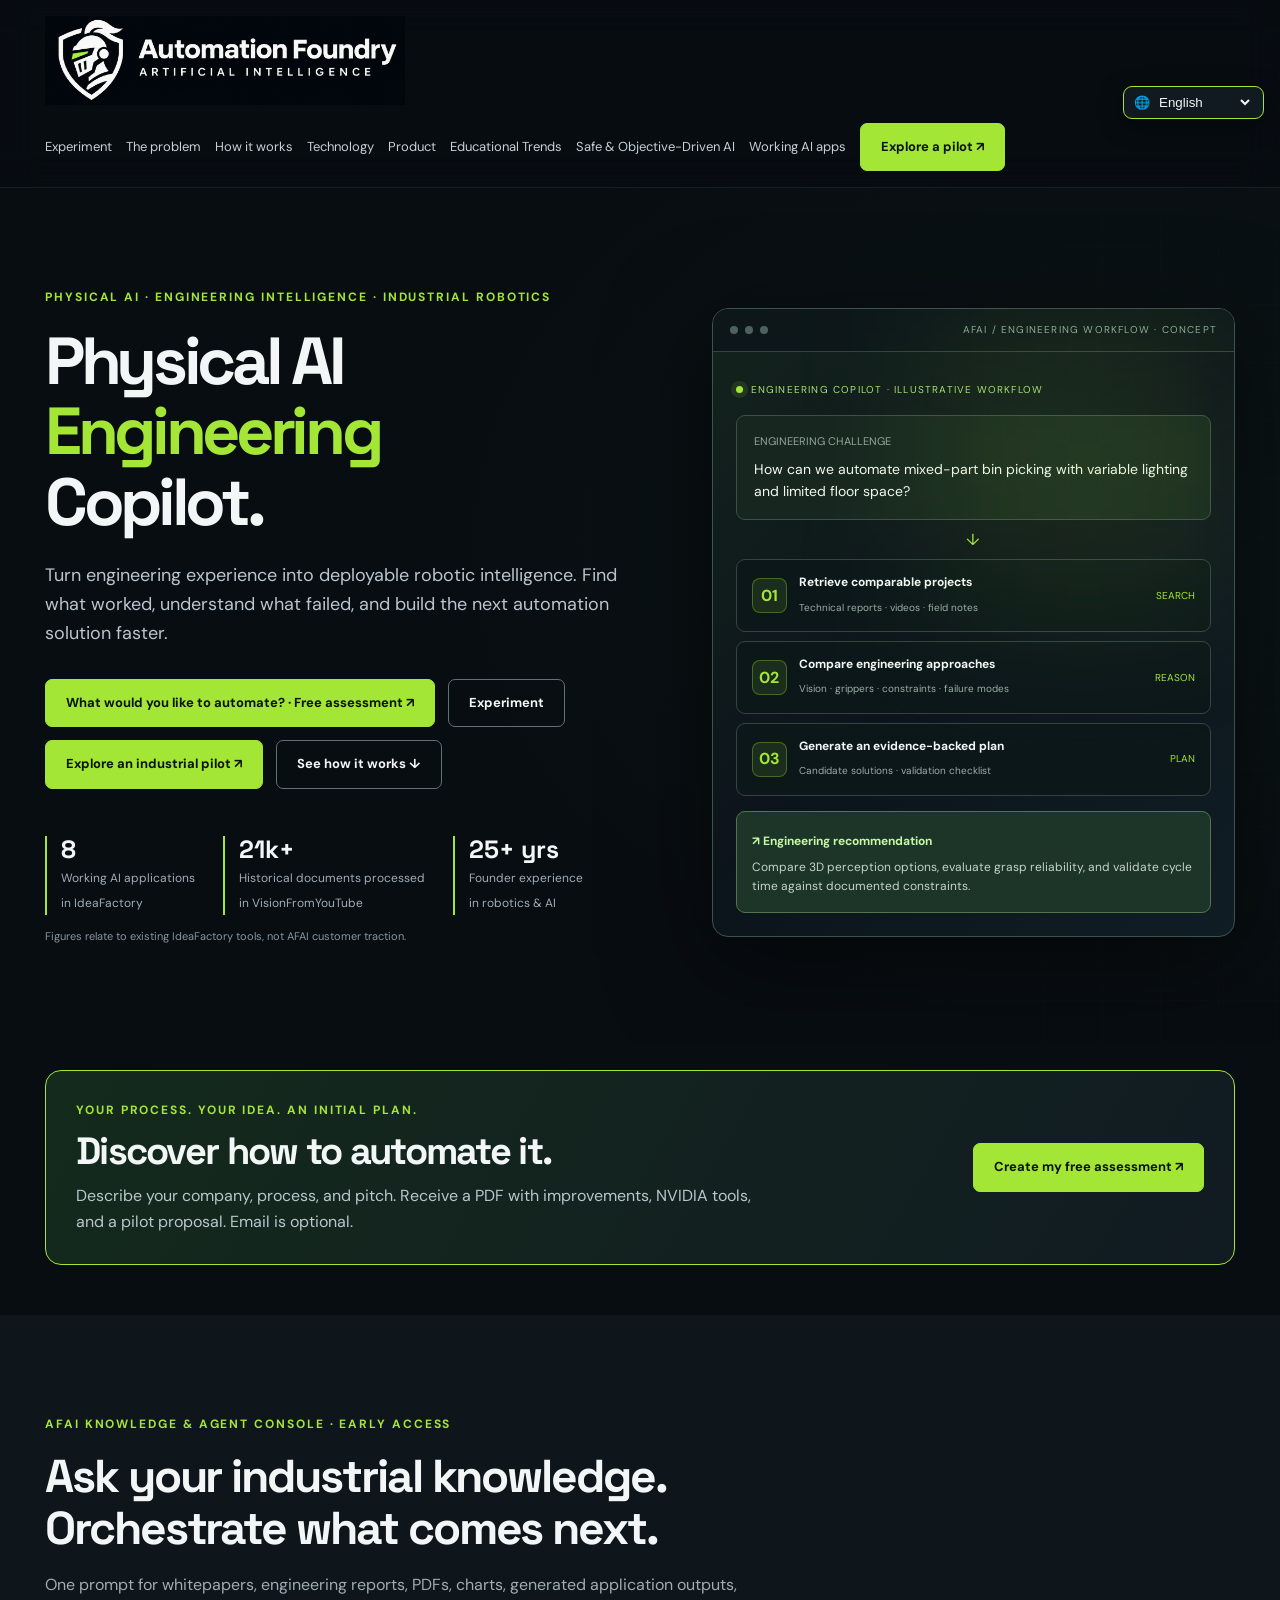
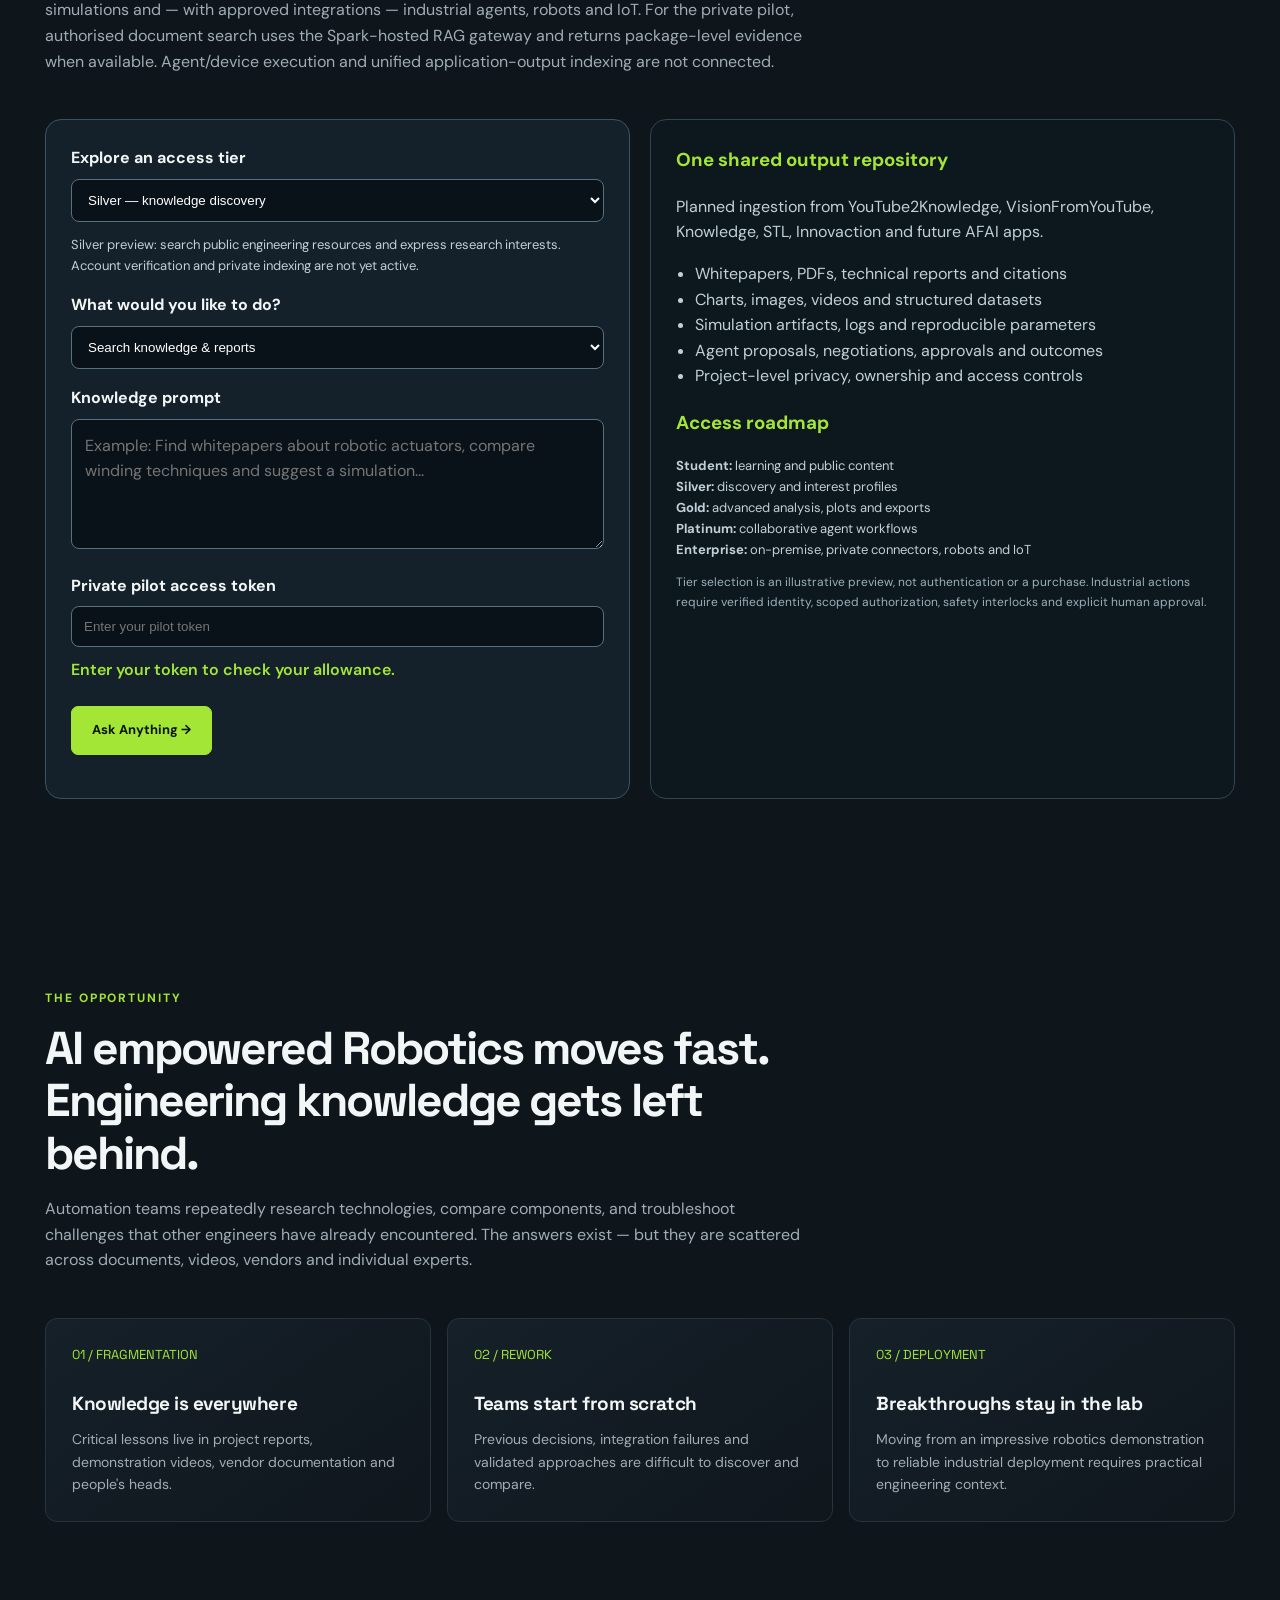
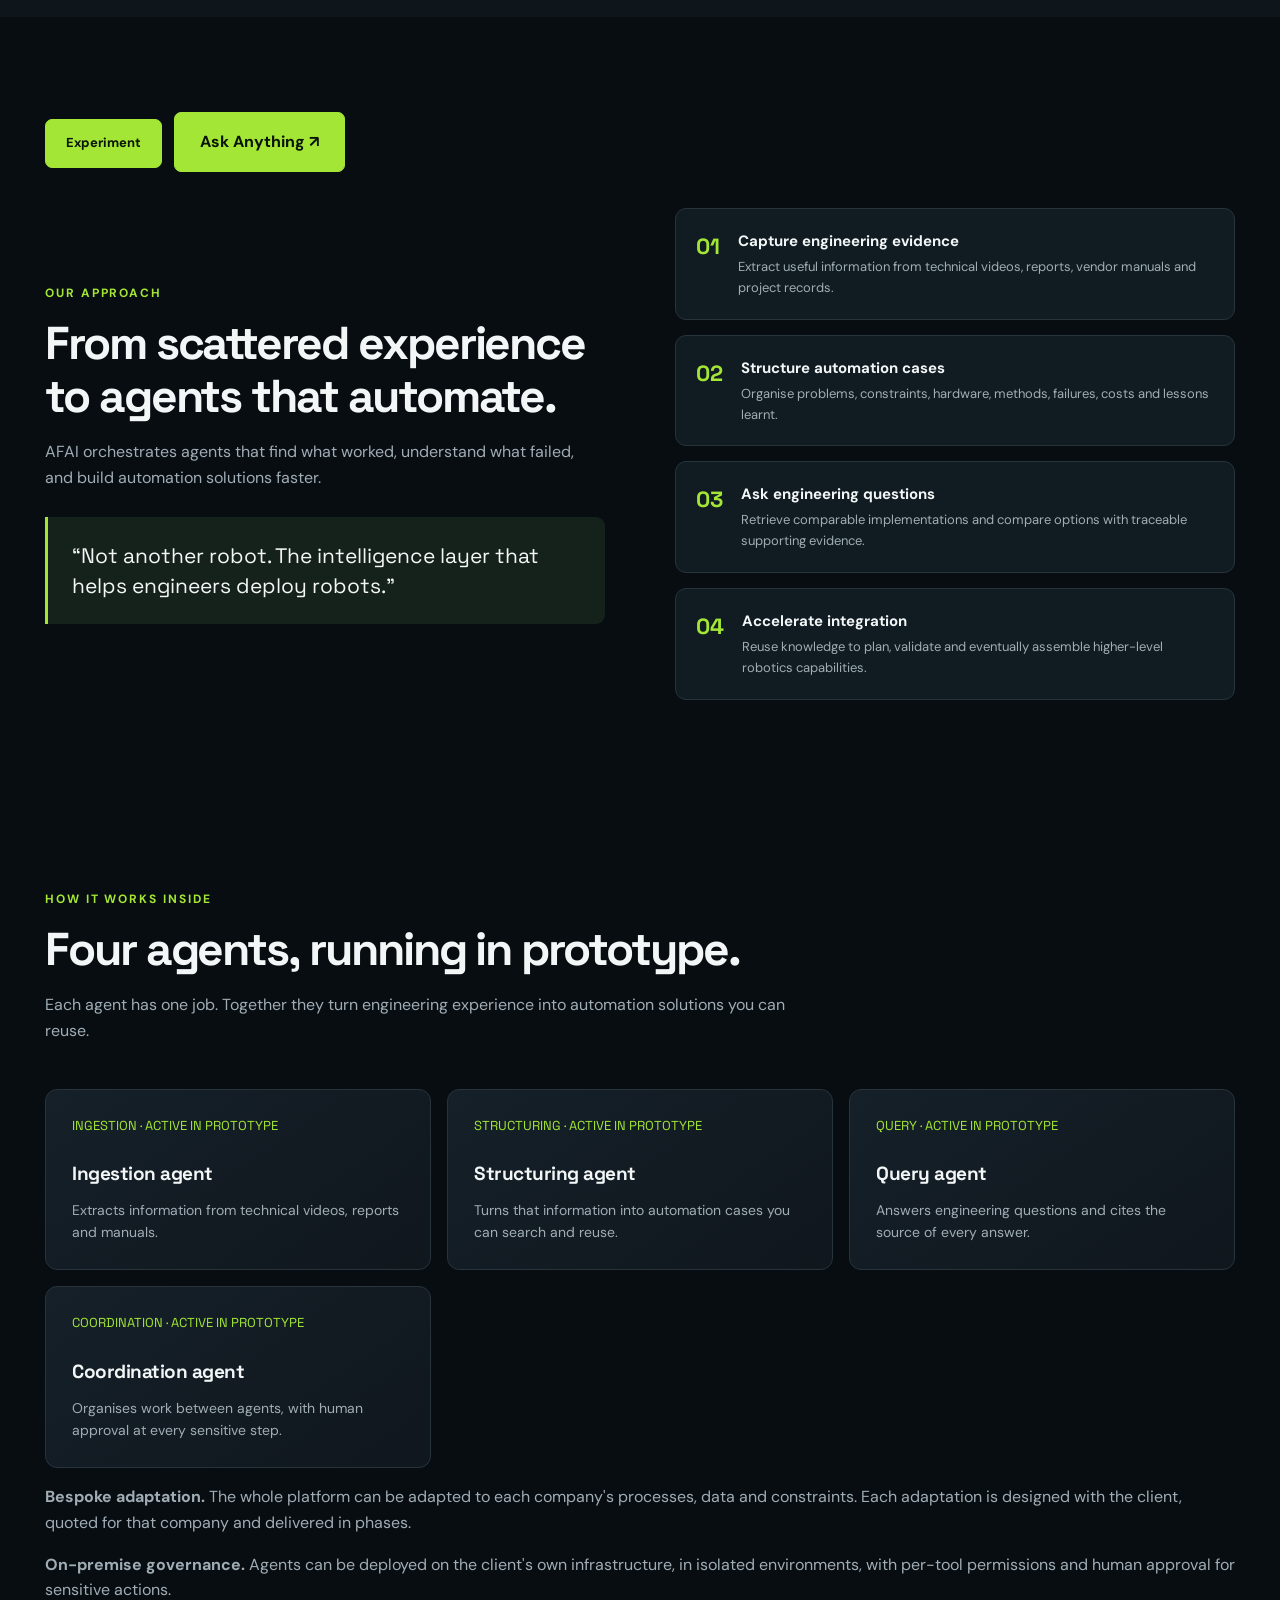
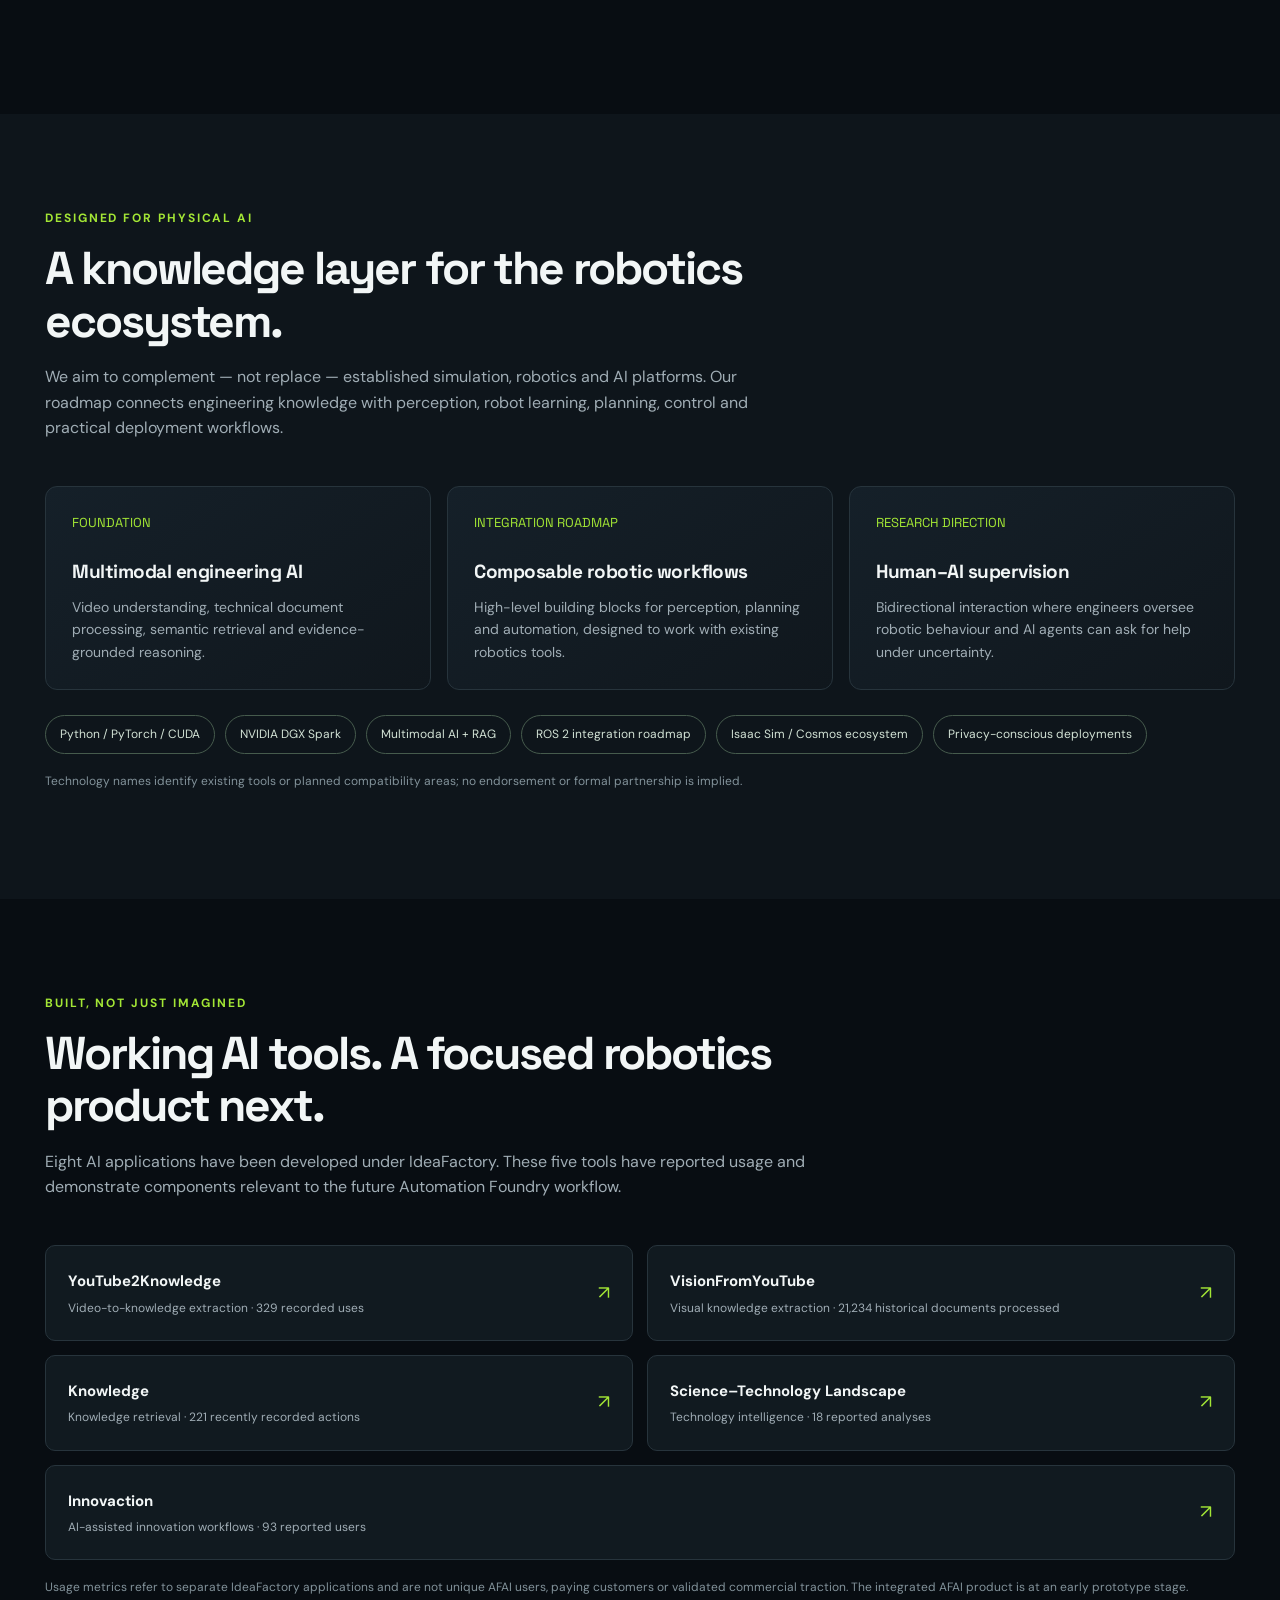
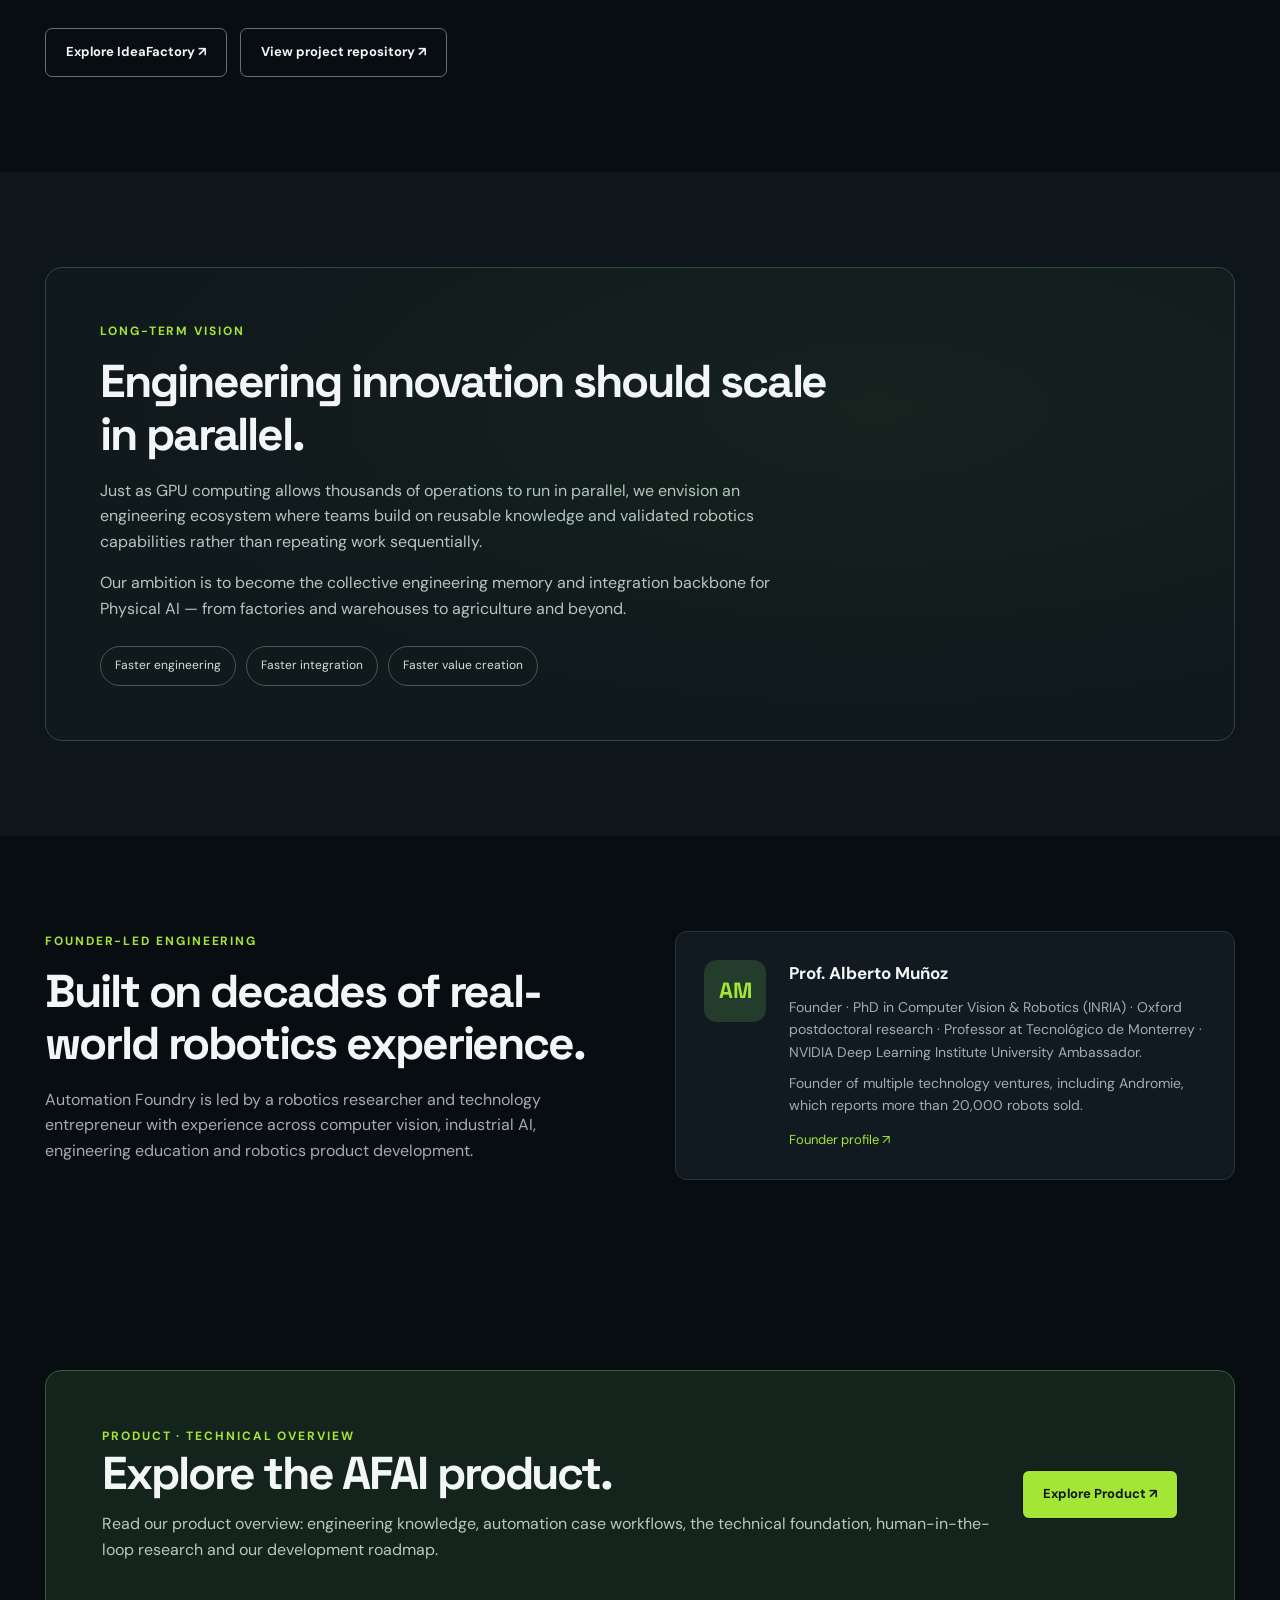
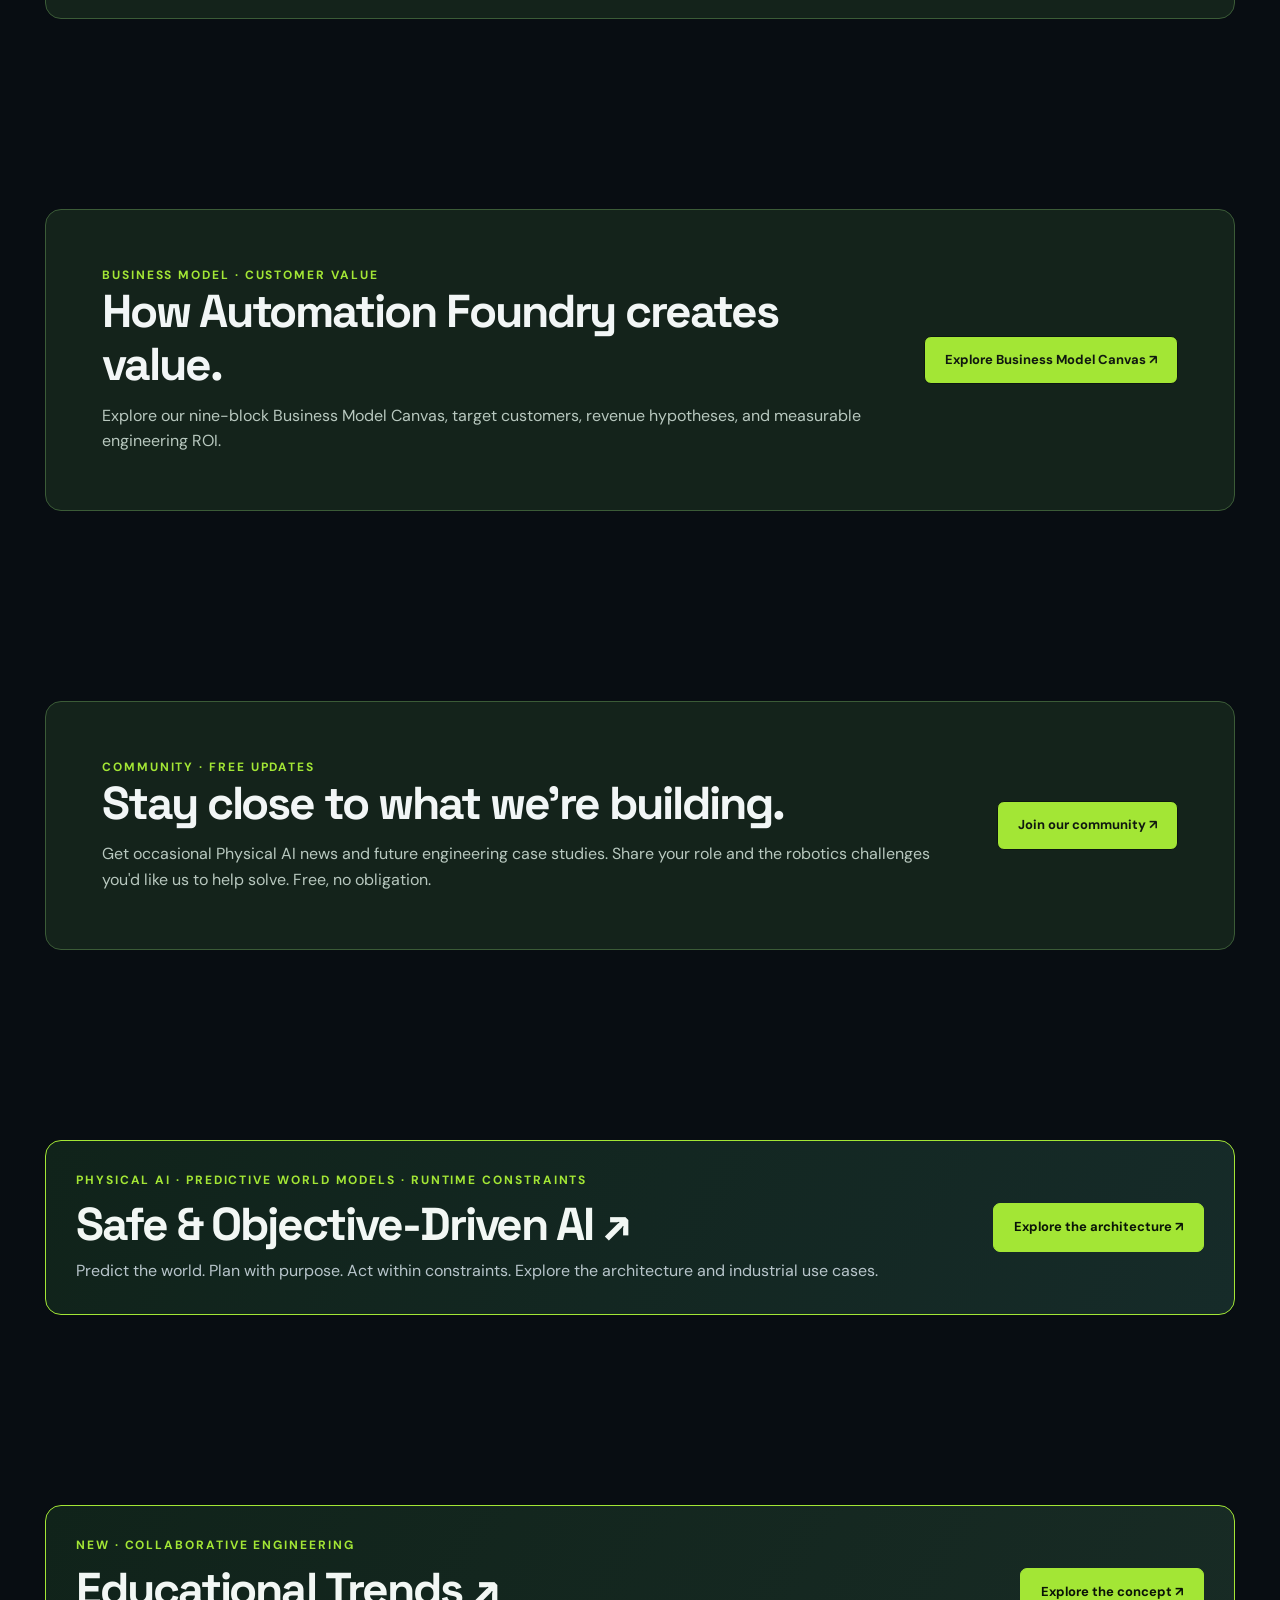
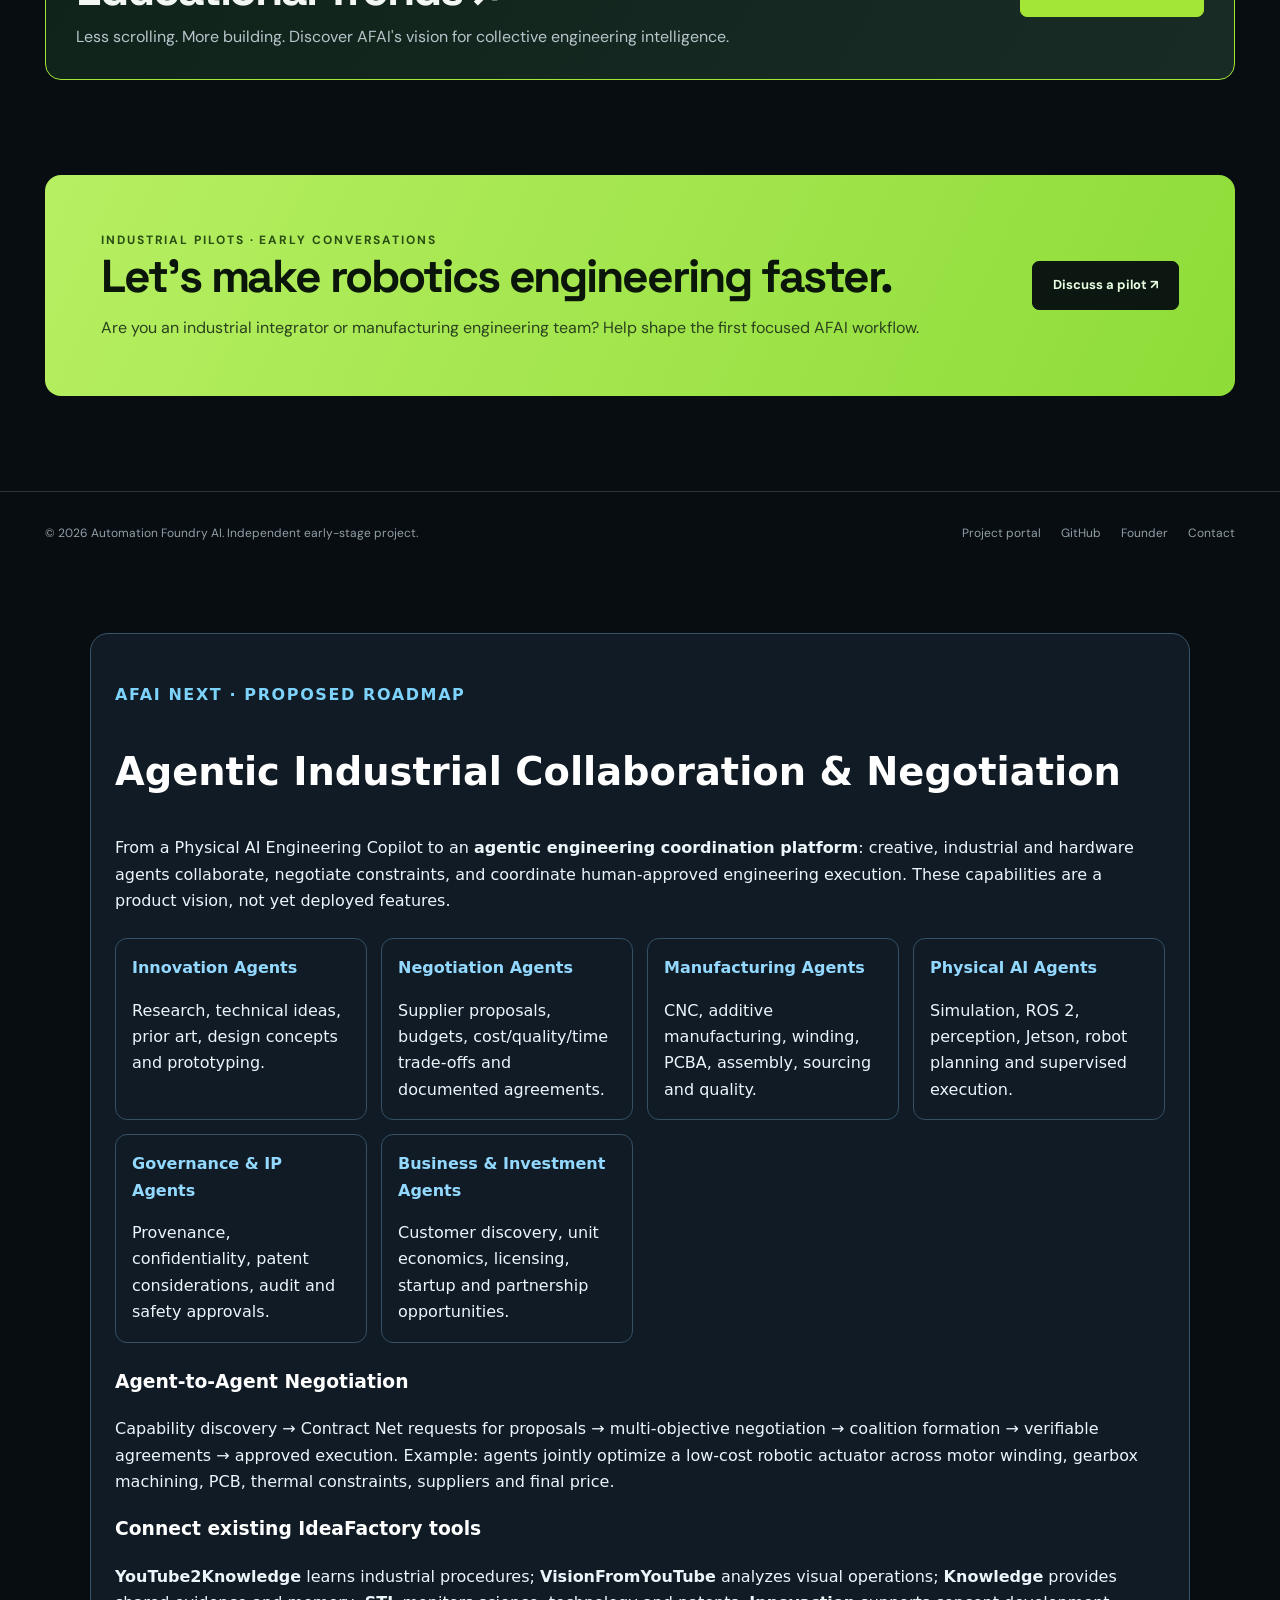
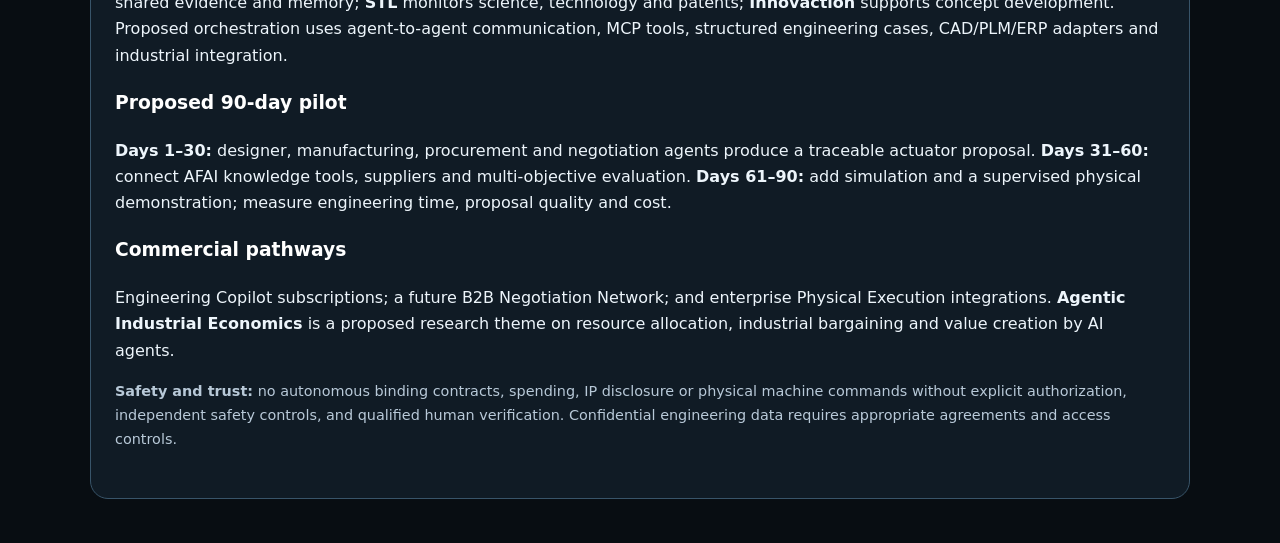
==== commit bb3f6d08: "Add 'How it works inside' section and focus hero copy on agents Rewrites the approach heading around" ====
--- a/index.html
+++ b/index.html
@@ -17,8 +17,8 @@
 <section id="knowledge-console" class="section alt" aria-labelledby="console-title"><div class="container"><div class="sectionhead"><span class="eyebrow">AFAI KNOWLEDGE & AGENT CONSOLE · EARLY ACCESS</span><h2 id="console-title">Ask your industrial knowledge. Orchestrate what comes next.</h2><p>One prompt for whitepapers, engineering reports, PDFs, charts, generated application outputs, simulations and — with approved integrations — industrial agents, robots and IoT. For the private pilot, authorised document search uses the Spark-hosted RAG gateway and returns package-level evidence when available. Agent/device execution and unified application-output indexing are not connected.</p></div><div style="display:grid;grid-template-columns:repeat(auto-fit,minmax(280px,1fr));gap:20px"><div style="background:#14212a;border:1px solid #3b5360;border-radius:16px;padding:25px"><label for="afai-tier" style="display:block;margin-bottom:8px;font-weight:700">Explore an access tier</label><select id="afai-tier" style="width:100%;padding:12px;background:#091219;color:white;border:1px solid #58717c;border-radius:8px"><option value="student">Student — educational resources</option><option value="silver" selected>Silver — knowledge discovery</option><option value="gold">Gold — analysis & visualization</option><option value="platinum">Platinum — collaborative agents</option><option value="enterprise">Enterprise — on-premise & industrial IoT</option></select><p id="afai-tier-info" style="color:#c1d0d8;font-size:13px" aria-live="polite">Silver preview: search public engineering resources and express research interests. Account verification and private indexing are not yet active.</p><label for="afai-intent" style="display:block;margin:16px 0 8px;font-weight:700">What would you like to do?</label><select id="afai-intent" style="width:100%;padding:12px;background:#091219;color:white;border:1px solid #58717c;border-radius:8px"><option value="search">Search knowledge & reports</option><option value="analyze">Request analysis / visualization</option><option value="simulate">Request simulation</option><option value="agents">Plan agent collaboration</option><option value="iot">Plan robot / IoT instruction</option></select><label for="afai-query" style="display:block;margin:16px 0 8px;font-weight:700">Knowledge prompt</label><textarea id="afai-query" rows="4" maxlength="2000" placeholder="Example: Find whitepapers about robotic actuators, compare winding techniques and suggest a simulation..." style="width:100%;padding:13px;background:#091219;color:white;border:1px solid #58717c;border-radius:8px;font:inherit;resize:vertical"></textarea><button type="button" id="afai-submit" class="btn" style="margin-top:13px">Explore request →</button><div id="afai-response" role="status" aria-live="polite" style="margin-top:18px;color:#d8e6ed;font-size:14px"></div></div><div style="border:1px solid #304651;border-radius:16px;padding:25px;background:#0d171e"><h3 style="margin-top:0;color:#a3e635">One shared output repository</h3><p style="color:#c1d0d8">Planned ingestion from YouTube2Knowledge, VisionFromYouTube, Knowledge, STL, Innovaction and future AFAI apps.</p><ul style="padding-left:19px;color:#c1d0d8"><li>Whitepapers, PDFs, technical reports and citations</li><li>Charts, images, videos and structured datasets</li><li>Simulation artifacts, logs and reproducible parameters</li><li>Agent proposals, negotiations, approvals and outcomes</li><li>Project-level privacy, ownership and access controls</li></ul><h3 style="color:#a3e635">Access roadmap</h3><p style="font-size:13px;color:#c1d0d8"><strong>Student:</strong> learning and public content<br><strong>Silver:</strong> discovery and interest profiles<br><strong>Gold:</strong> advanced analysis, plots and exports<br><strong>Platinum:</strong> collaborative agent workflows<br><strong>Enterprise:</strong> on-premise, private connectors, robots and IoT</p><p style="font-size:12px;color:#9bb0ba">Tier selection is an illustrative preview, not authentication or a purchase. Industrial actions require verified identity, scoped authorization, safety interlocks and explicit human approval.</p></div></div></div></section>
 
 <section class="section alt" id="problem"><div class="container"><div class="sectionhead"><div class="eyebrow">The opportunity</div><h2>AI empowered Robotics moves fast.<br>Engineering knowledge gets left behind.</h2><p>Automation teams repeatedly research technologies, compare components, and troubleshoot challenges that other engineers have already encountered. The answers exist — but they are scattered across documents, videos, vendors and individual experts.</p></div><div class="cards"><article class="card"><div class="number">01 / FRAGMENTATION</div><h3>Knowledge is everywhere</h3><p>Critical lessons live in project reports, demonstration videos, vendor documentation and people's heads.</p></article><article class="card"><div class="number">02 / REWORK</div><h3>Teams start from scratch</h3><p>Previous decisions, integration failures and validated approaches are difficult to discover and compare.</p></article><article class="card"><div class="number">03 / DEPLOYMENT</div><h3>Breakthroughs stay in the lab</h3><p>Moving from an impressive robotics demonstration to reliable industrial deployment requires practical engineering context.</p></article></div></div></section>
-<section class="section" id="how"><div class="container" style="margin-bottom:28px"><a class="btn" href="./experiment.html" style="margin-right:12px;margin-bottom:12px">Experiment</a><a class="btn" href="#knowledge-console" style="font-size:16px;padding:16px 25px" aria-label="Ask Anything: open the AFAI prompt">Ask Anything ↗</a></div><div class="container split"><div><div class="eyebrow">Our approach</div><h2>From scattered experience to reusable intelligence.</h2><p class="section-intro">Automation Foundry is being developed as an AI-powered knowledge and integration layer for industrial robotics teams — starting with searchable, structured automation cases.</p><div class="quote">“Not another robot. The intelligence layer that helps engineers deploy robots.”</div></div><div class="steps"><div class="step"><b>01</b><div><strong>Capture engineering evidence</strong><p>Extract useful information from technical videos, reports, vendor manuals and project records.</p></div></div><div class="step"><b>02</b><div><strong>Structure automation cases</strong><p>Organise problems, constraints, hardware, methods, failures, costs and lessons learnt.</p></div></div><div class="step"><b>03</b><div><strong>Ask engineering questions</strong><p>Retrieve comparable implementations and compare options with traceable supporting evidence.</p></div></div><div class="step"><b>04</b><div><strong>Accelerate integration</strong><p>Reuse knowledge to plan, validate and eventually assemble higher-level robotics capabilities.</p></div></div></div></div></section>
-<section class="section alt" id="technology"><div class="container"><div class="sectionhead"><div class="eyebrow">Designed for Physical AI</div><h2>A knowledge layer for the robotics ecosystem.</h2><p>We aim to complement — not replace — established simulation, robotics and AI platforms. Our roadmap connects engineering knowledge with perception, robot learning, planning, control and practical deployment workflows.</p></div><div class="cards"><article class="card"><div class="number">FOUNDATION</div><h3>Multimodal engineering AI</h3><p>Video understanding, technical document processing, semantic retrieval and evidence-grounded reasoning.</p></article><article class="card"><div class="number">INTEGRATION ROADMAP</div><h3>Composable robotic workflows</h3><p>High-level building blocks for perception, planning and automation, designed to work with existing robotics tools.</p></article><article class="card"><div class="number">RESEARCH DIRECTION</div><h3>Human–AI supervision</h3><p>Bidirectional interaction where engineers oversee robotic behaviour and AI agents can ask for help under uncertainty.</p></article></div><div class="chips"><span class="chip">Python / PyTorch / CUDA</span><span class="chip">NVIDIA DGX Spark</span><span class="chip">Multimodal AI + RAG</span><span class="chip">ROS 2 integration roadmap</span><span class="chip">Isaac Sim / Cosmos ecosystem</span><span class="chip">Privacy-conscious deployments</span></div><p class="footnote">Technology names identify existing tools or planned compatibility areas; no endorsement or formal partnership is implied.</p></div></section>
+<section class="section" id="how"><div class="container" style="margin-bottom:28px"><a class="btn" href="./experiment.html" style="margin-right:12px;margin-bottom:12px">Experiment</a><a class="btn" href="#knowledge-console" style="font-size:16px;padding:16px 25px" aria-label="Ask Anything: open the AFAI prompt">Ask Anything ↗</a></div><div class="container split"><div><div class="eyebrow">Our approach</div><h2>From scattered experience to agents that automate.</h2><p class="section-intro">AFAI orchestrates agents that find what worked, understand what failed, and build automation solutions faster.</p><div class="quote">“Not another robot. The intelligence layer that helps engineers deploy robots.”</div></div><div class="steps"><div class="step"><b>01</b><div><strong>Capture engineering evidence</strong><p>Extract useful information from technical videos, reports, vendor manuals and project records.</p></div></div><div class="step"><b>02</b><div><strong>Structure automation cases</strong><p>Organise problems, constraints, hardware, methods, failures, costs and lessons learnt.</p></div></div><div class="step"><b>03</b><div><strong>Ask engineering questions</strong><p>Retrieve comparable implementations and compare options with traceable supporting evidence.</p></div></div><div class="step"><b>04</b><div><strong>Accelerate integration</strong><p>Reuse knowledge to plan, validate and eventually assemble higher-level robotics capabilities.</p></div></div></div></div></section>
+<section class="section" id="agents-inside"><div class="container"><div class="sectionhead"><div class="eyebrow">How it works inside</div><h2>Four agents, running in prototype.</h2><p>Each agent has one job. Together they turn engineering experience into automation solutions you can reuse.</p></div><div class="cards"><article class="card"><div class="number">INGESTION · ACTIVE IN PROTOTYPE</div><h3>Ingestion agent</h3><p>Extracts information from technical videos, reports and manuals.</p></article><article class="card"><div class="number">STRUCTURING · ACTIVE IN PROTOTYPE</div><h3>Structuring agent</h3><p>Turns that information into automation cases you can search and reuse.</p></article><article class="card"><div class="number">QUERY · ACTIVE IN PROTOTYPE</div><h3>Query agent</h3><p>Answers engineering questions and cites the source of every answer.</p></article><article class="card"><div class="number">COORDINATION · ACTIVE IN PROTOTYPE</div><h3>Coordination agent</h3><p>Organises work between agents, with human approval at every sensitive step.</p></article></div><p class="section-intro"><strong>Bespoke adaptation.</strong> The whole platform can be adapted to each company's processes, data and constraints. Each adaptation is designed with the client, quoted for that company and delivered in phases.</p><p class="section-intro"><strong>On-premise governance.</strong> Agents can be deployed on the client's own infrastructure, in isolated environments, with per-tool permissions and human approval for sensitive actions.</p></div></section><section class="section alt" id="technology"><div class="container"><div class="sectionhead"><div class="eyebrow">Designed for Physical AI</div><h2>A knowledge layer for the robotics ecosystem.</h2><p>We aim to complement — not replace — established simulation, robotics and AI platforms. Our roadmap connects engineering knowledge with perception, robot learning, planning, control and practical deployment workflows.</p></div><div class="cards"><article class="card"><div class="number">FOUNDATION</div><h3>Multimodal engineering AI</h3><p>Video understanding, technical document processing, semantic retrieval and evidence-grounded reasoning.</p></article><article class="card"><div class="number">INTEGRATION ROADMAP</div><h3>Composable robotic workflows</h3><p>High-level building blocks for perception, planning and automation, designed to work with existing robotics tools.</p></article><article class="card"><div class="number">RESEARCH DIRECTION</div><h3>Human–AI supervision</h3><p>Bidirectional interaction where engineers oversee robotic behaviour and AI agents can ask for help under uncertainty.</p></article></div><div class="chips"><span class="chip">Python / PyTorch / CUDA</span><span class="chip">NVIDIA DGX Spark</span><span class="chip">Multimodal AI + RAG</span><span class="chip">ROS 2 integration roadmap</span><span class="chip">Isaac Sim / Cosmos ecosystem</span><span class="chip">Privacy-conscious deployments</span></div><p class="footnote">Technology names identify existing tools or planned compatibility areas; no endorsement or formal partnership is implied.</p></div></section>
 <section class="section" id="applications"><div class="container"><div class="sectionhead"><div class="eyebrow">Built, not just imagined</div><h2>Working AI tools. A focused robotics product next.</h2><p>Eight AI applications have been developed under IdeaFactory. These five tools have reported usage and demonstrate components relevant to the future Automation Foundry workflow.</p></div><div class="apps"><a class="app" href="https://youtube2knowledge.albertomunoz.ai" target="_blank" rel="noopener"><div><strong>YouTube2Knowledge</strong><p>Video-to-knowledge extraction · 329 recorded uses</p></div><span class="link">↗</span></a><a class="app" href="https://visionfromyoutube.albertomunoz.ai" target="_blank" rel="noopener"><div><strong>VisionFromYouTube</strong><p>Visual knowledge extraction · 21,234 historical documents processed</p></div><span class="link">↗</span></a><a class="app" href="https://knowledge.albertomunoz.ai" target="_blank" rel="noopener"><div><strong>Knowledge</strong><p>Knowledge retrieval · 221 recently recorded actions</p></div><span class="link">↗</span></a><a class="app" href="https://stl.albertomunoz.ai" target="_blank" rel="noopener"><div><strong>Science–Technology Landscape</strong><p>Technology intelligence · 18 reported analyses</p></div><span class="link">↗</span></a><a class="app" href="https://innovaction.albertomunoz.ai" target="_blank" rel="noopener"><div><strong>Innovaction</strong><p>AI-assisted innovation workflows · 93 reported users</p></div><span class="link">↗</span></a></div><p class="footnote">Usage metrics refer to separate IdeaFactory applications and are not unique AFAI users, paying customers or validated commercial traction. The integrated AFAI product is at an early prototype stage.</p><div class="actions"><a class="btn ghost" href="https://luisalbertomunozubando.github.io/IdeaFactory/" target="_blank" rel="noopener">Explore IdeaFactory ↗</a><a class="btn ghost" href="https://github.com/LuisAlbertoMunozUbando/AFAI" target="_blank" rel="noopener">View project repository ↗</a></div></div></section>
 <section class="section alt"><div class="container"><div class="vision"><div class="eyebrow">Long-term vision</div><h2>Engineering innovation should scale in parallel.</h2><p>Just as GPU computing allows thousands of operations to run in parallel, we envision an engineering ecosystem where teams build on reusable knowledge and validated robotics capabilities rather than repeating work sequentially.</p><p>Our ambition is to become the collective engineering memory and integration backbone for Physical AI — from factories and warehouses to agriculture and beyond.</p><div class="chips"><span class="chip">Faster engineering</span><span class="chip">Faster integration</span><span class="chip">Faster value creation</span></div></div></div></section>
 <section class="section"><div class="container split"><div><div class="eyebrow">Founder-led engineering</div><h2>Built on decades of real-world robotics experience.</h2><p class="section-intro">Automation Foundry is led by a robotics researcher and technology entrepreneur with experience across computer vision, industrial AI, engineering education and robotics product development.</p></div><div class="founder"><div class="avatar">AM</div><div><strong>Prof. Alberto Muñoz</strong><p>Founder · PhD in Computer Vision &amp; Robotics (INRIA) · Oxford postdoctoral research · Professor at Tecnológico de Monterrey · NVIDIA Deep Learning Institute University Ambassador.</p><p>Founder of multiple technology ventures, including Andromie, which reports more than 20,000 robots sold.</p><a style="color:var(--green);font-size:13px" href="https://cv.albertomunoz.ai" target="_blank" rel="noopener">Founder profile ↗</a></div></div></div></section>
